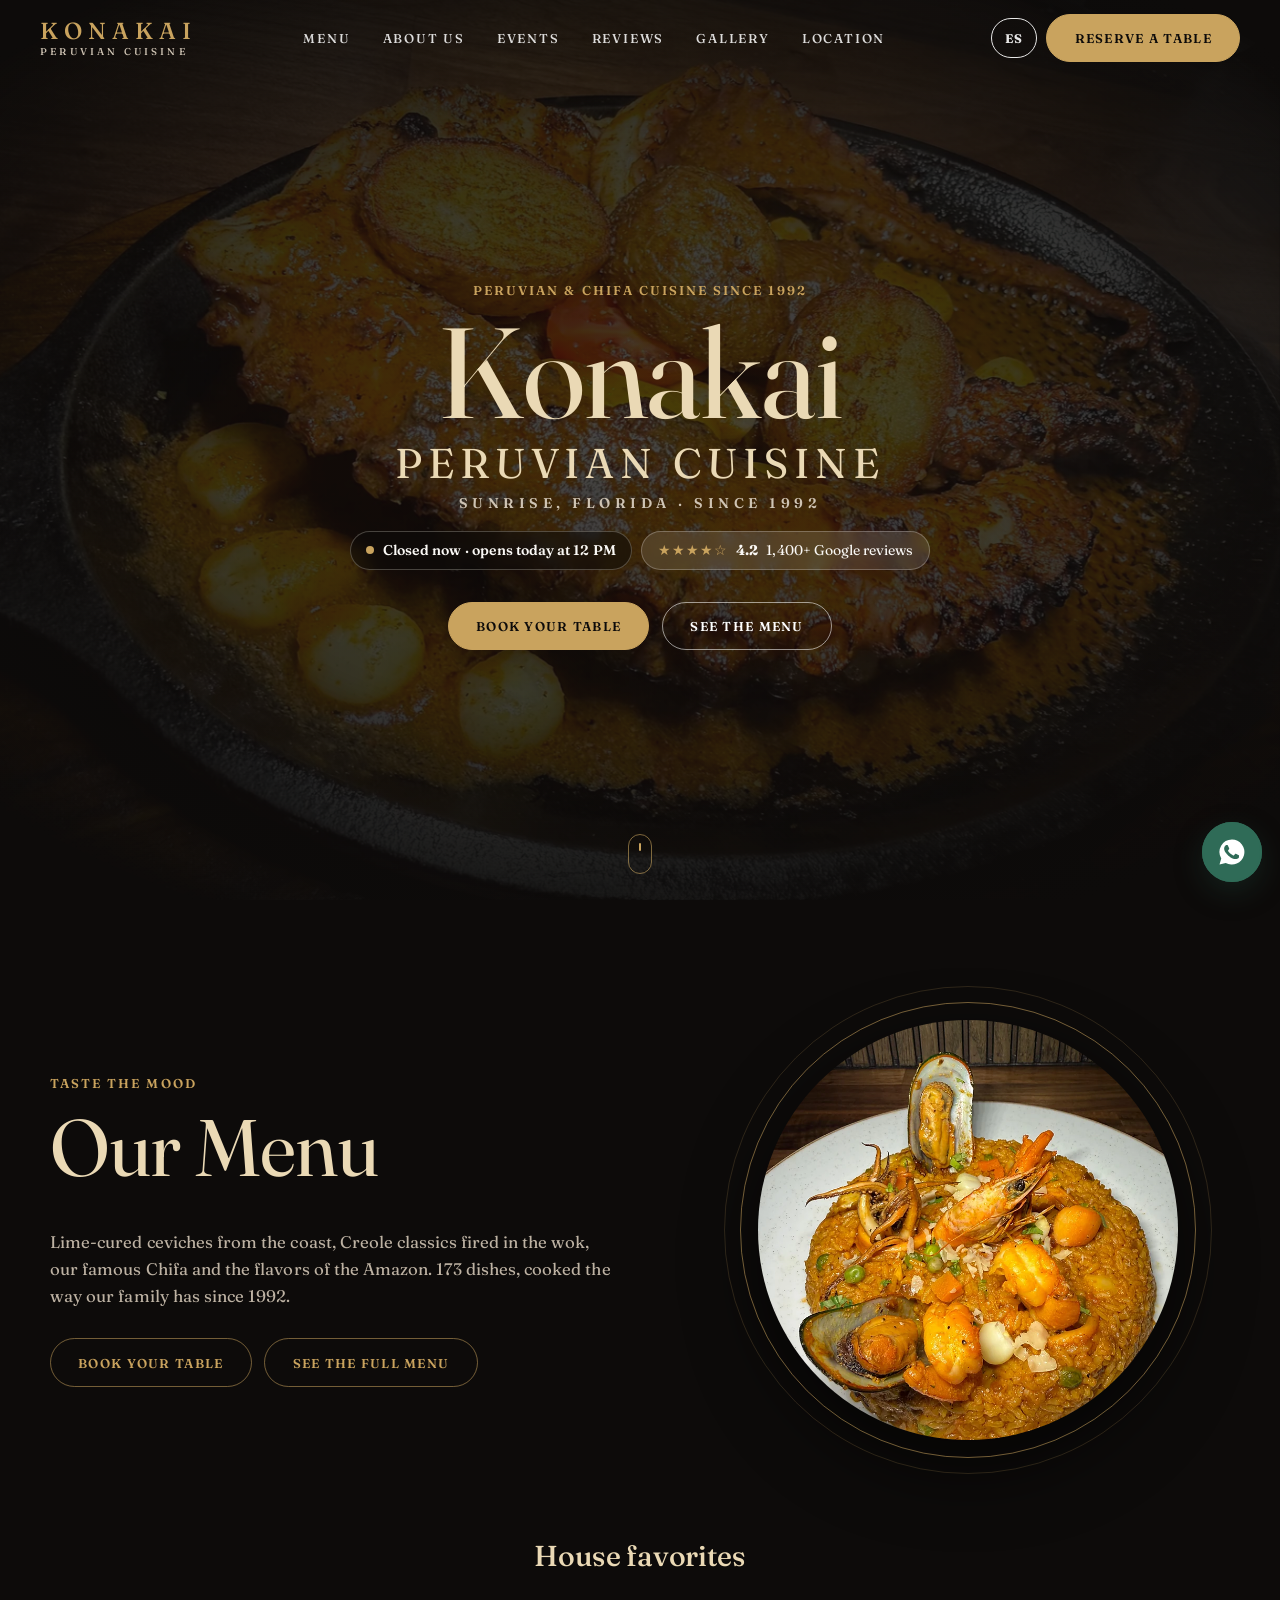
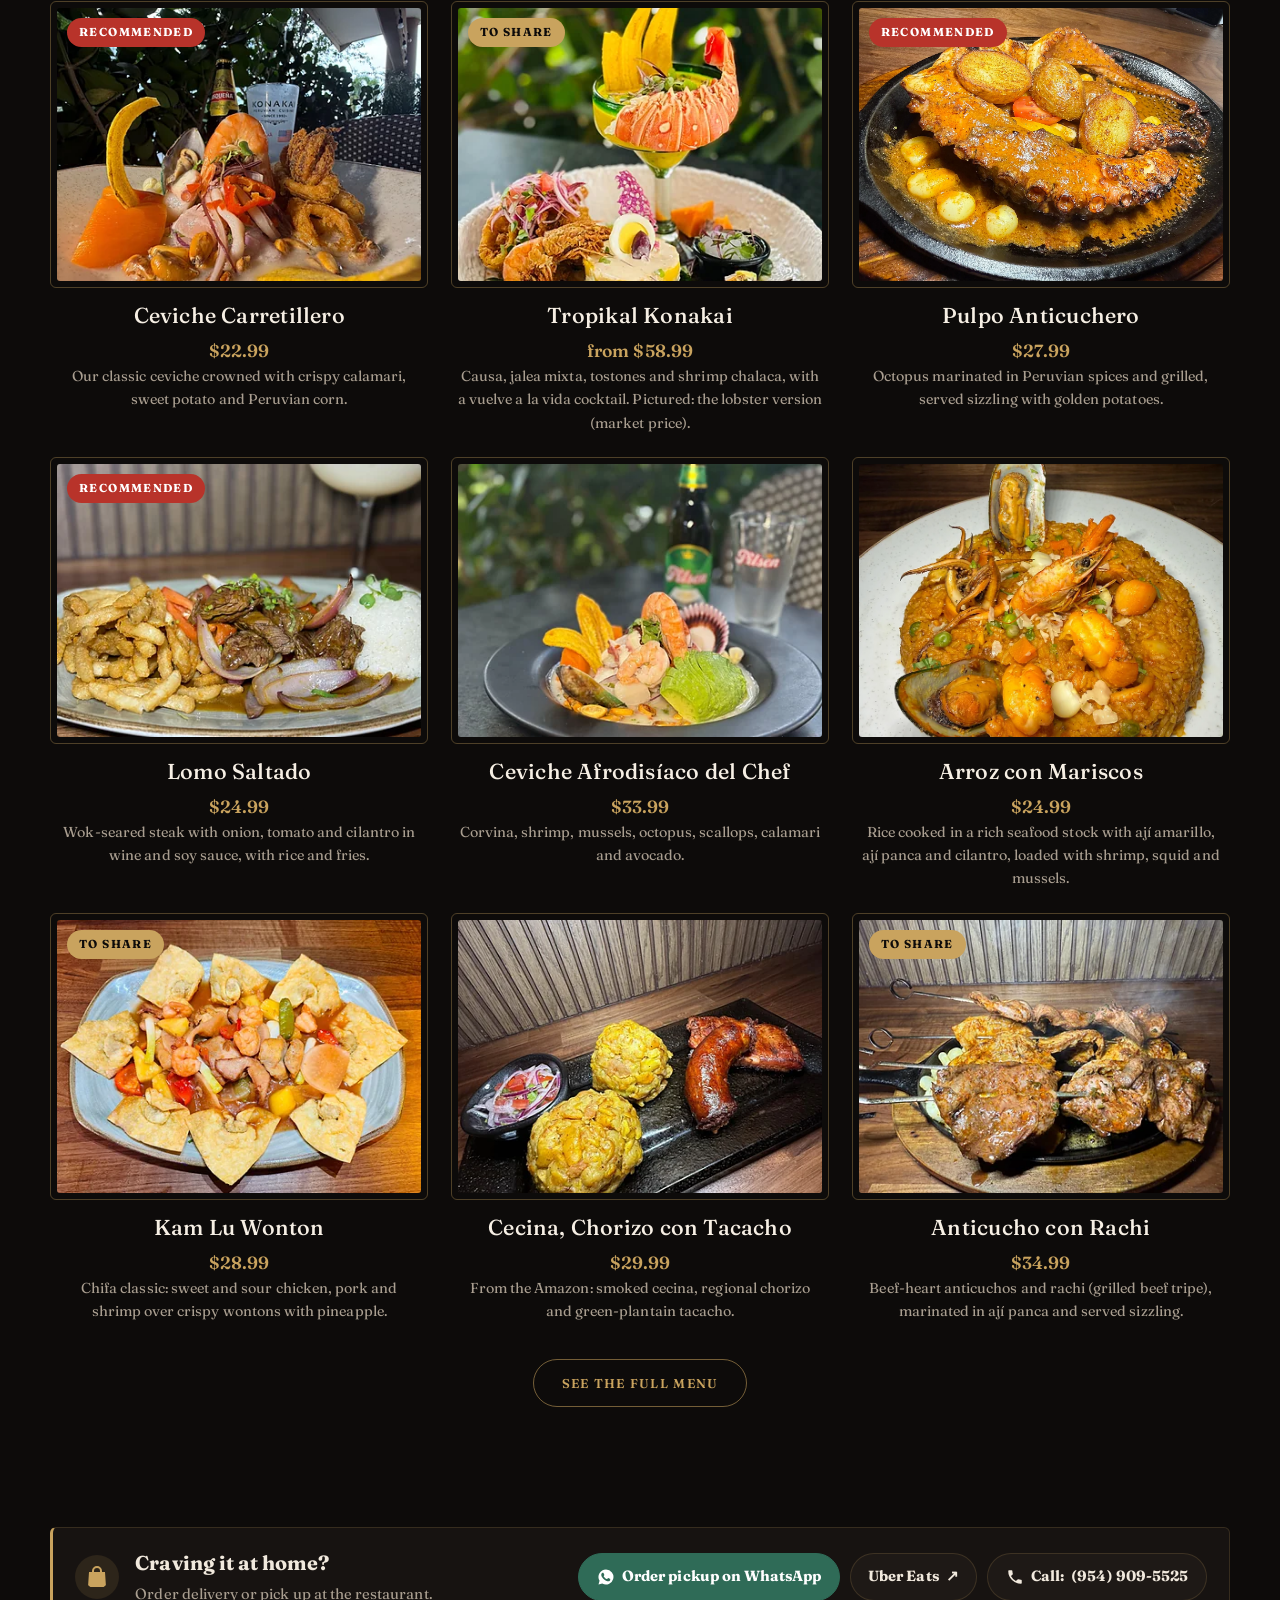
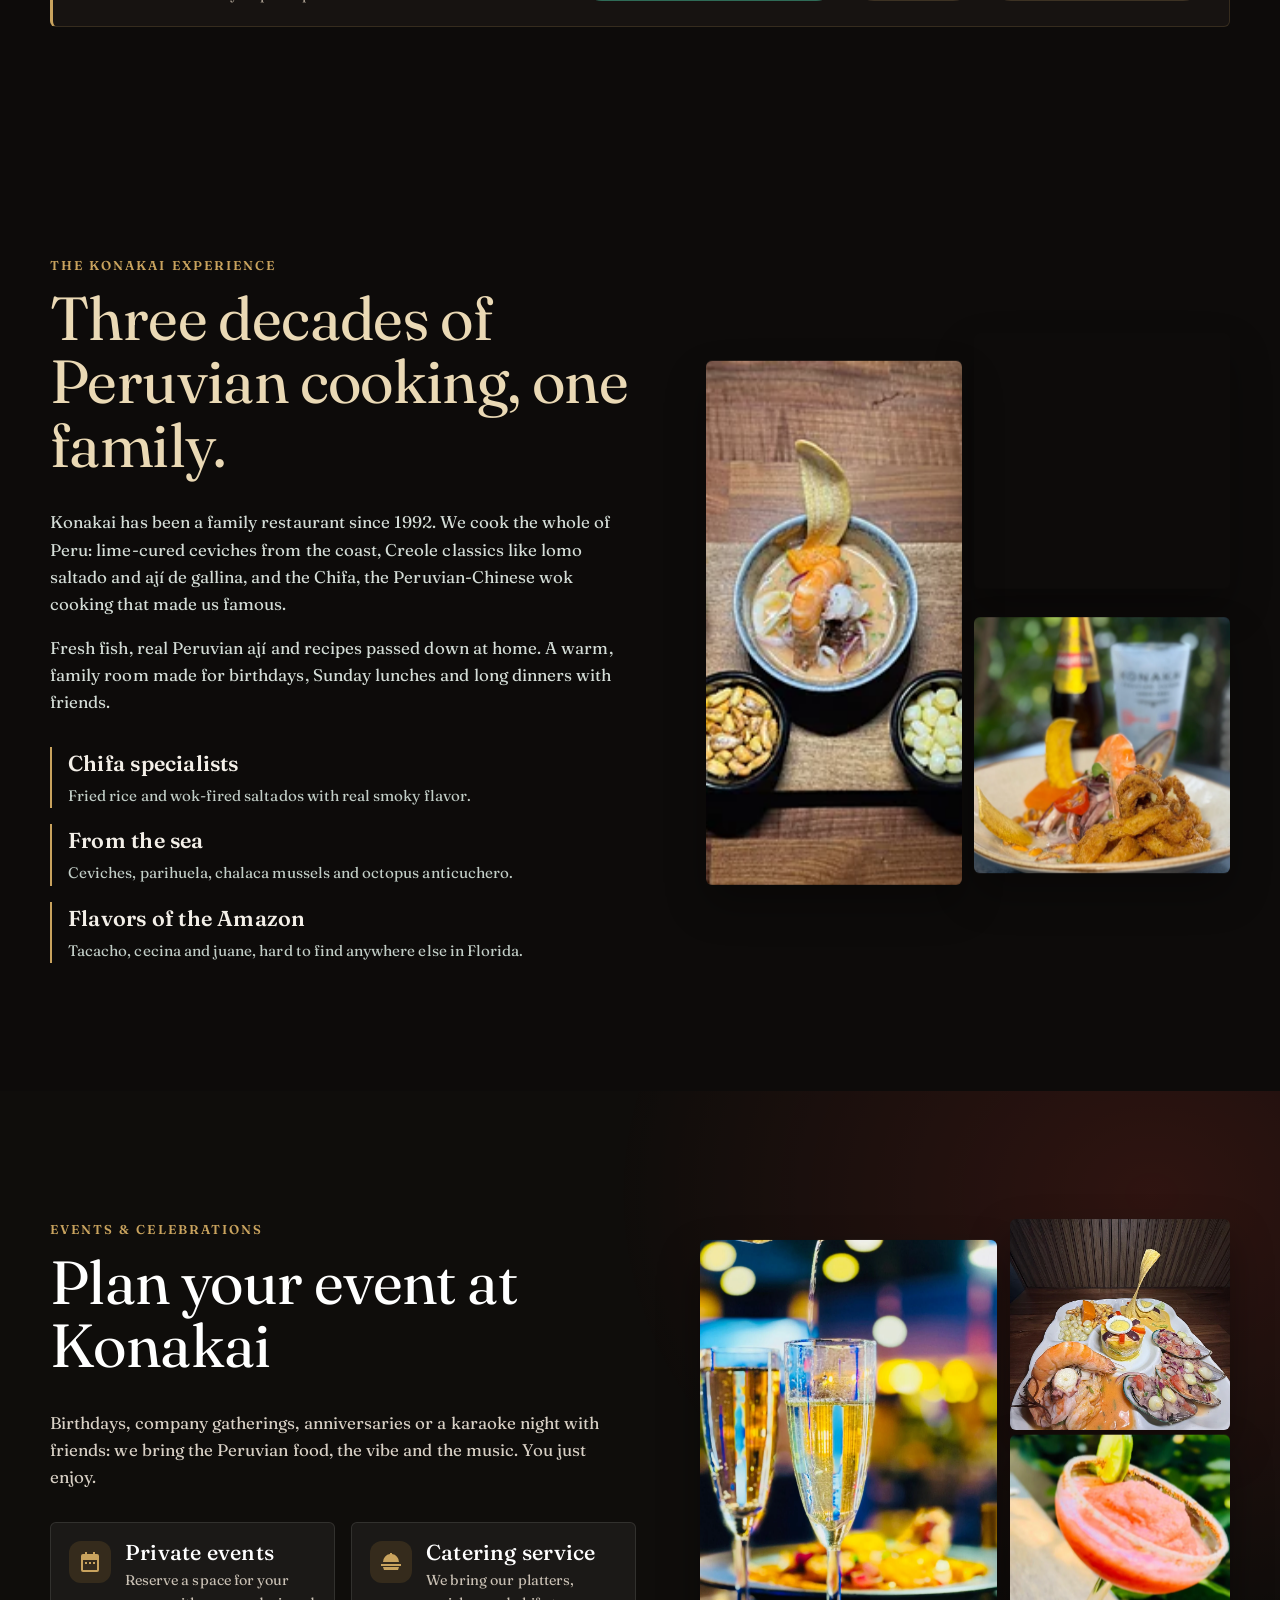
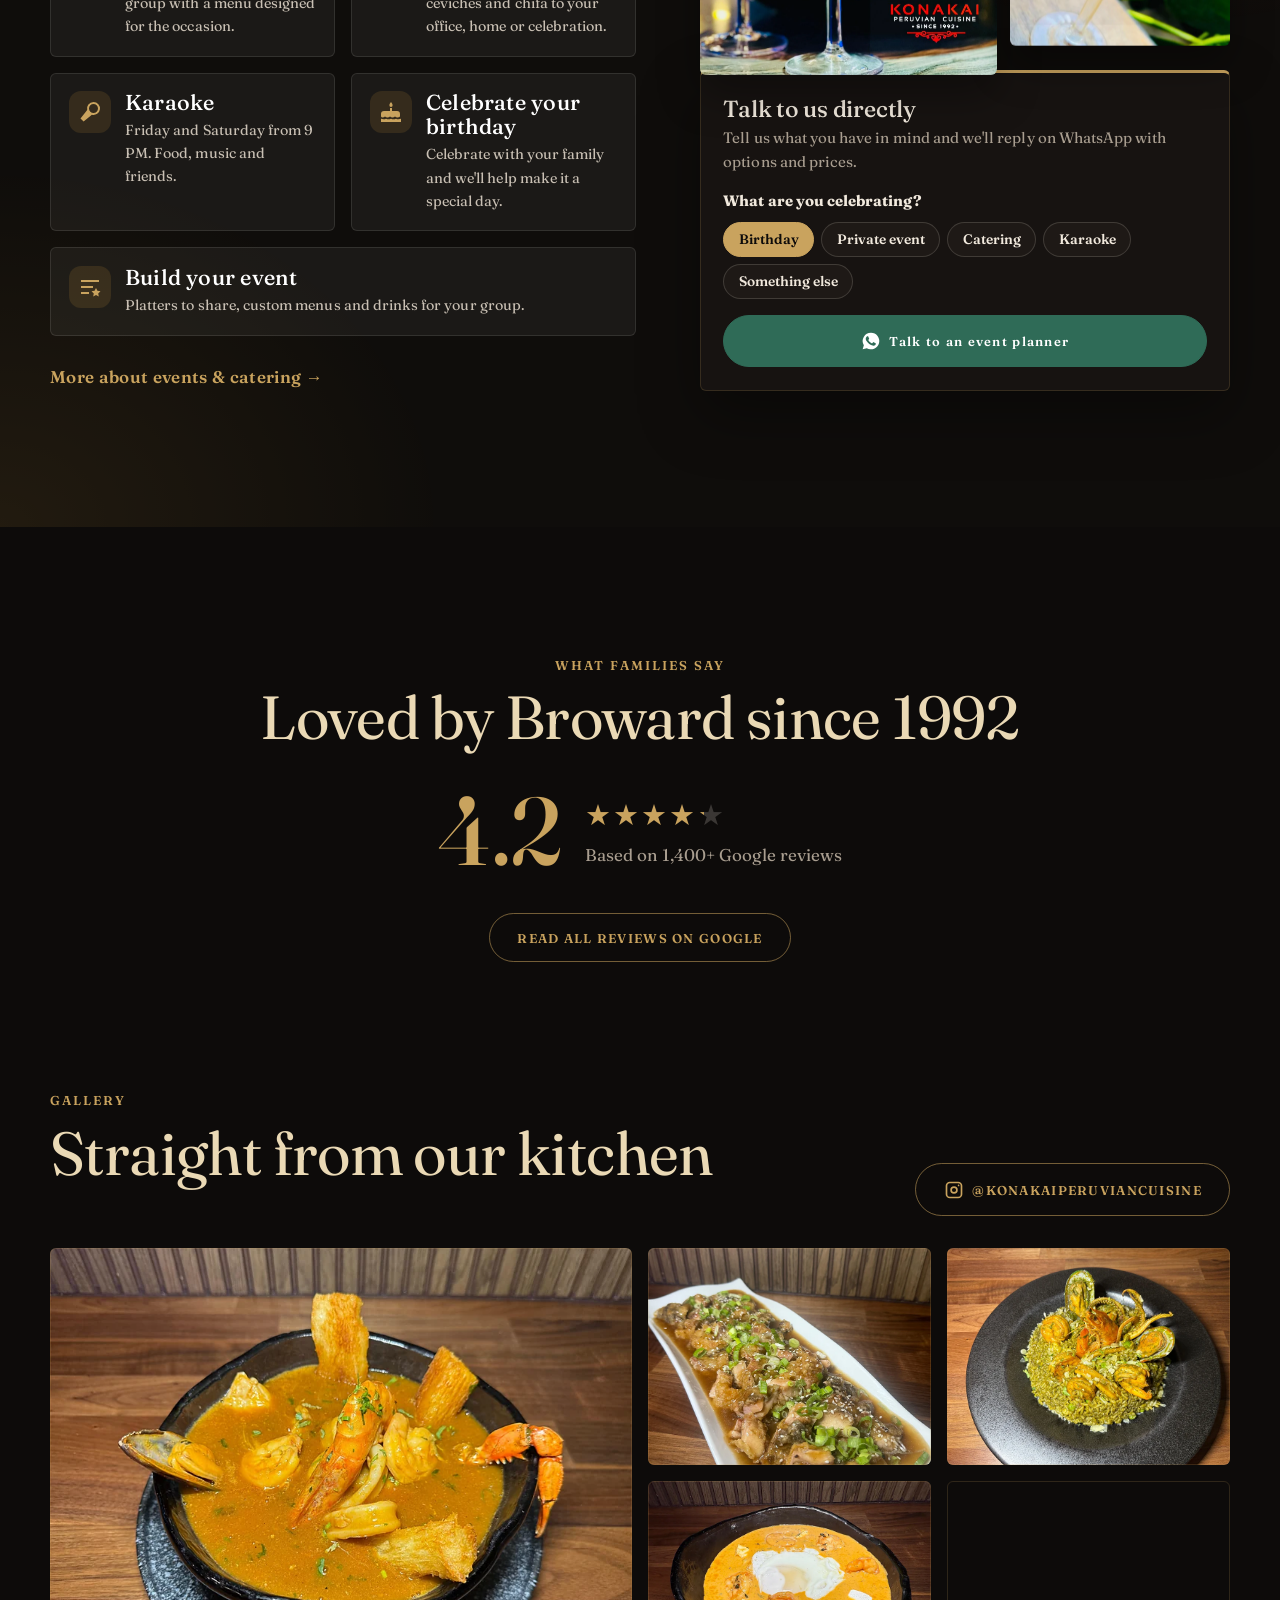
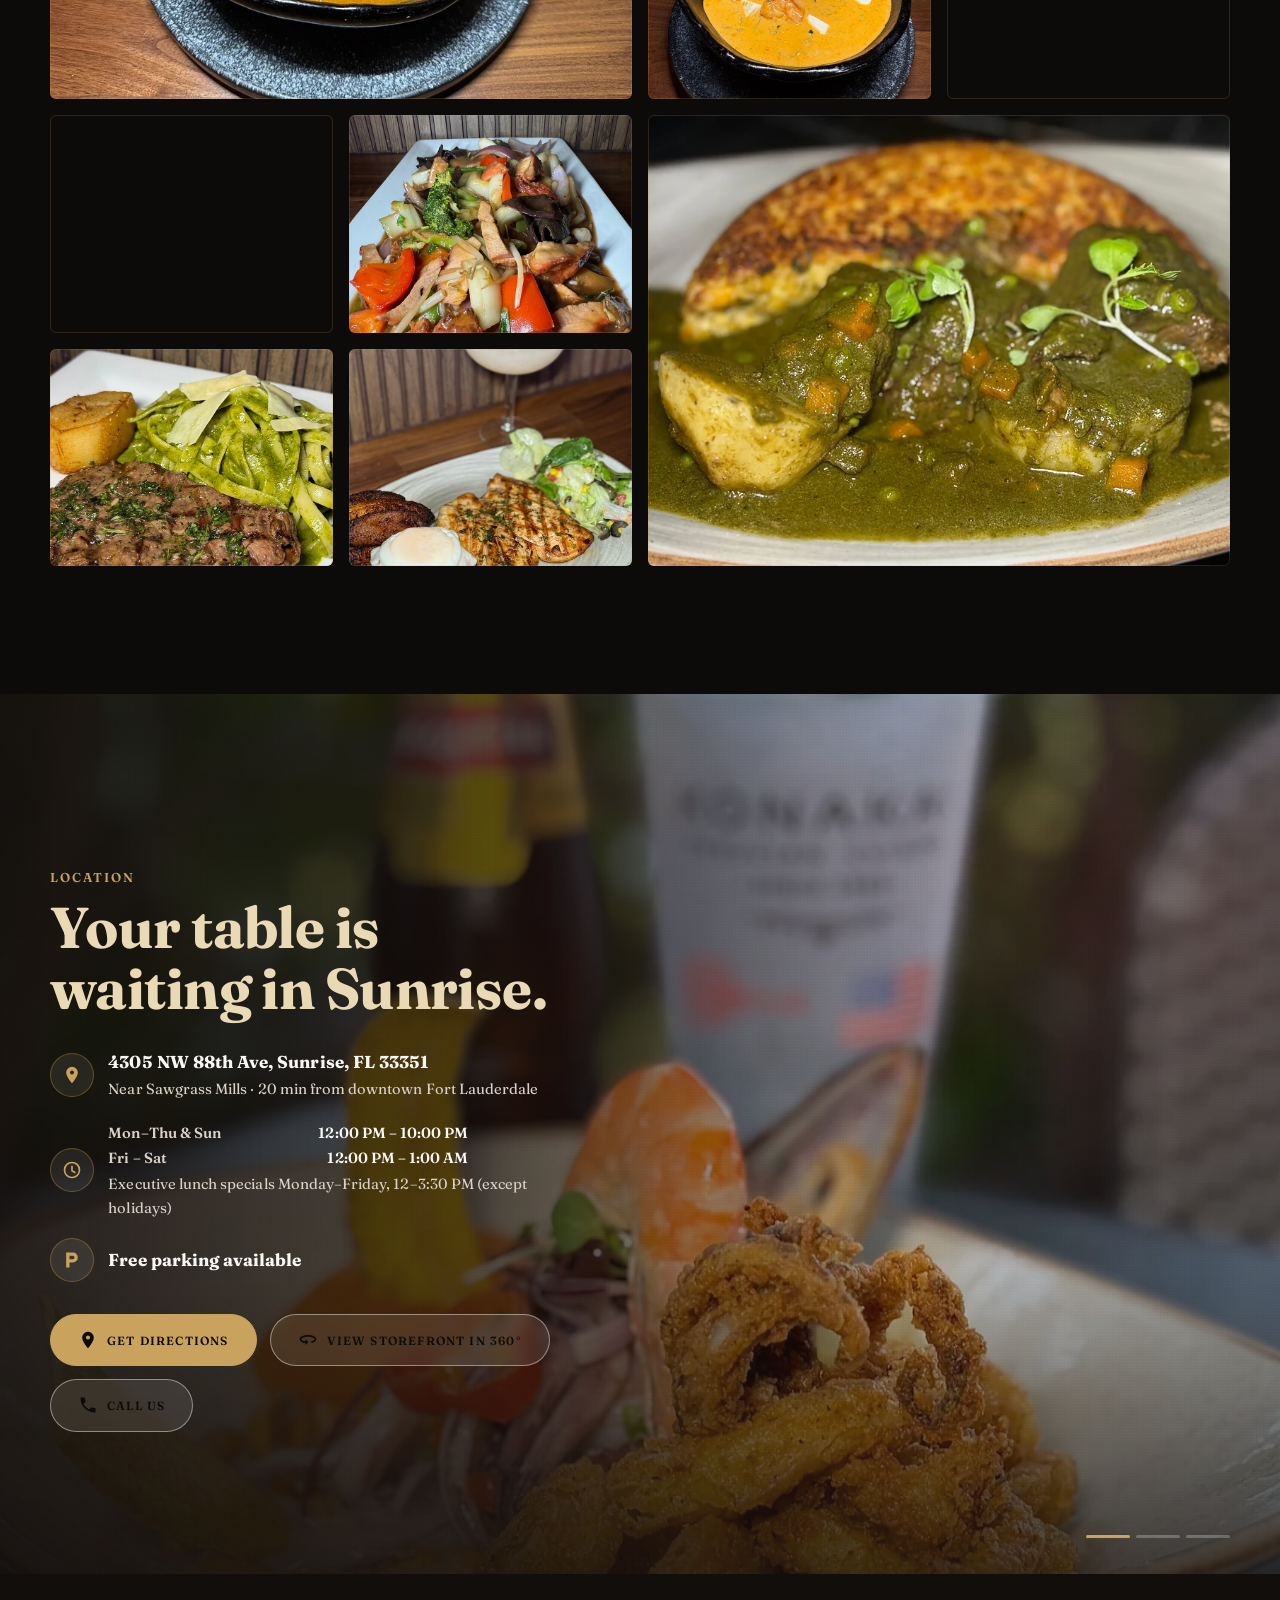
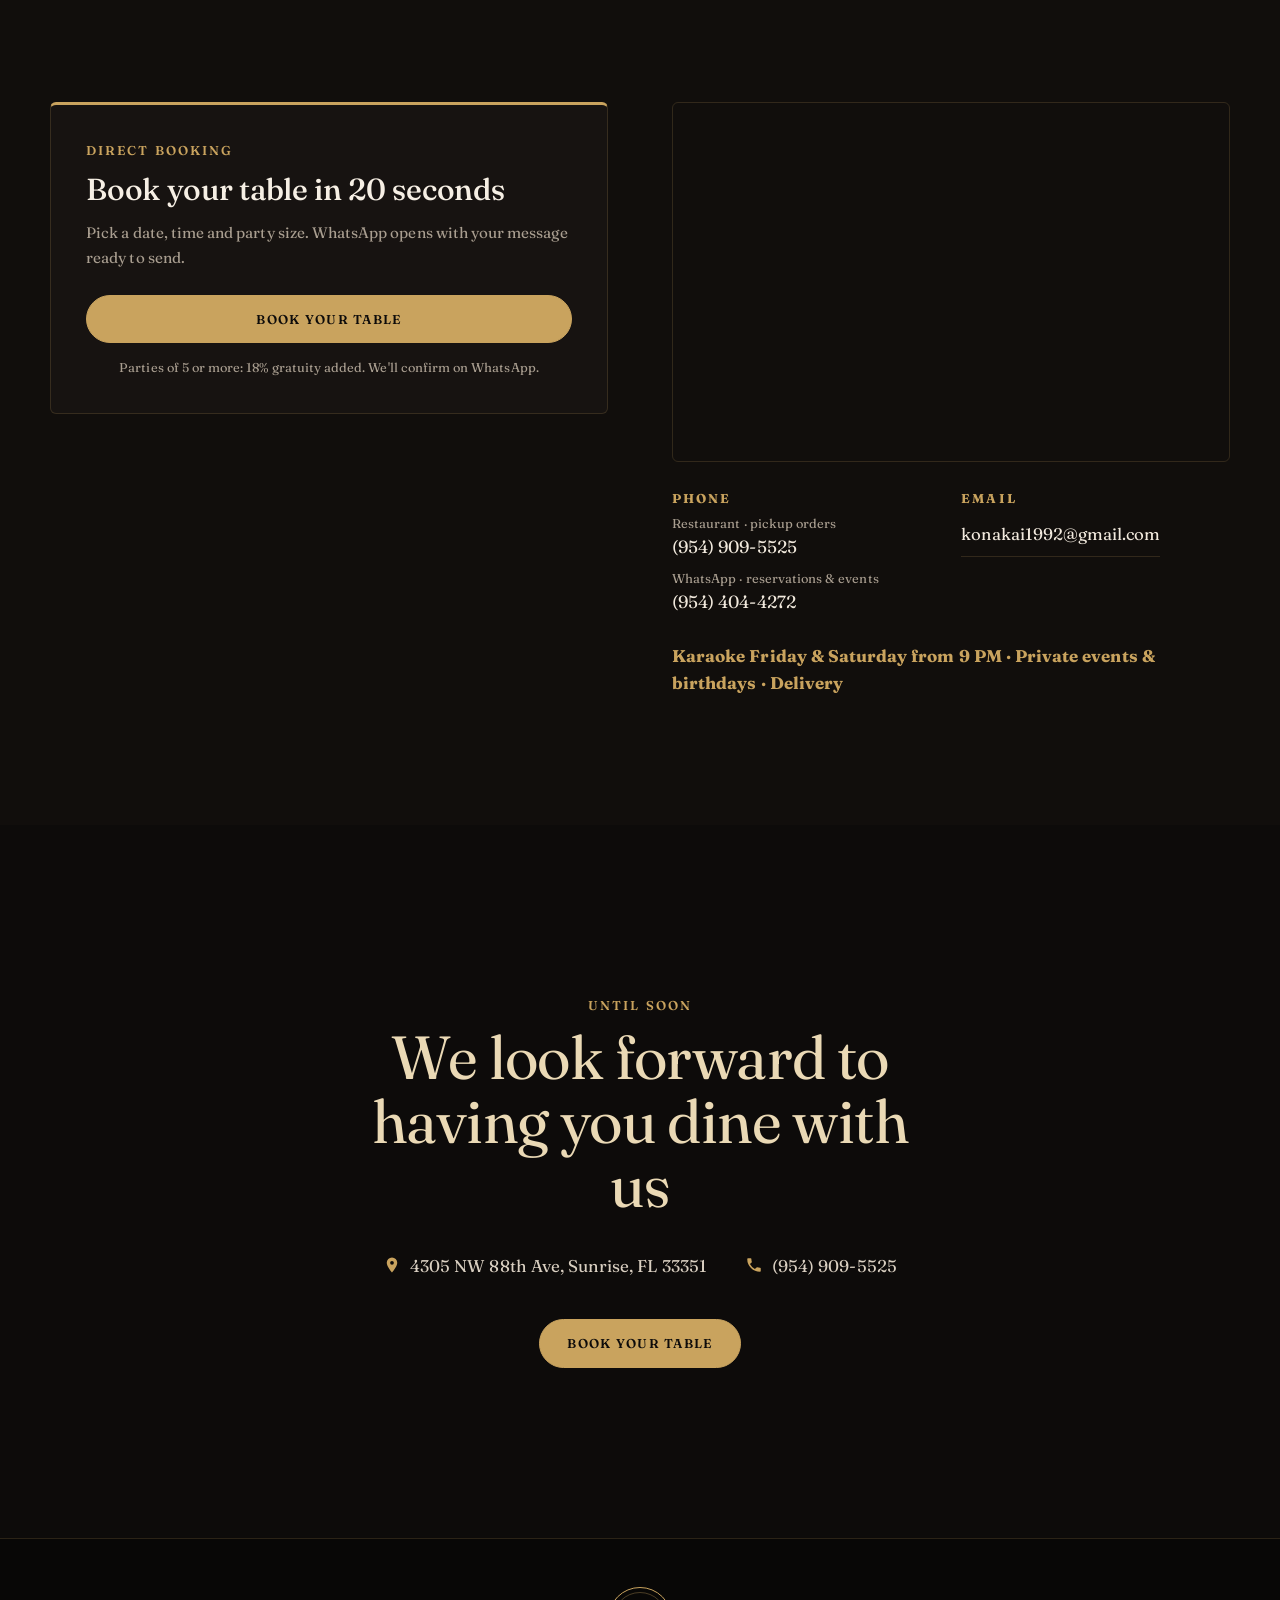
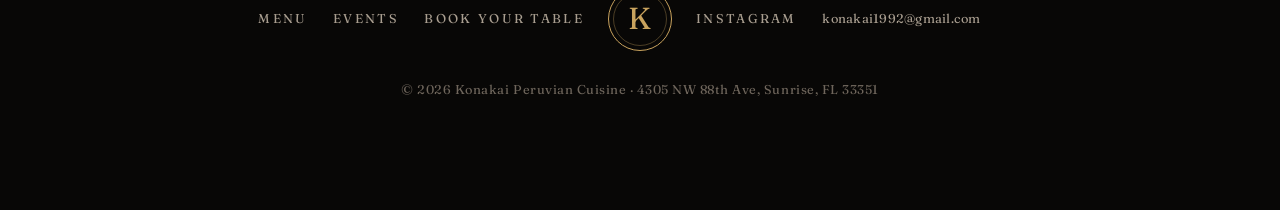
==== index.html @ bc8e94ff "Fotos: versión en las URLs para que los navegadores dejen de mostrar las de fondo negro guardadas en" ====
<!doctype html>
<html lang="en">
<head>
  <meta charset="utf-8">
  <meta name="viewport" content="width=device-width, initial-scale=1, viewport-fit=cover">
  <title>Konakai Peruvian Cuisine | Sunrise, FL</title>
  <meta name="description" content="Family-owned Peruvian restaurant since 1992 in Sunrise, FL, minutes from Sawgrass Mills and Fort Lauderdale. Ceviche, lomo saltado, chifa fried rice, seafood and Amazon dishes. Reserve on WhatsApp.">
  <link rel="canonical" href="https://konakai-web.vercel.app/">
  <link rel="alternate" hreflang="en" href="https://konakai-web.vercel.app/">
  <link rel="alternate" hreflang="es" href="https://konakai-web.vercel.app/es/">
  <link rel="alternate" hreflang="x-default" href="https://konakai-web.vercel.app/">
  <meta name="robots" content="index, follow, max-image-preview:large">

  <meta property="og:type" content="restaurant.restaurant">
  <meta property="og:site_name" content="Konakai Peruvian Cuisine">
  <meta property="og:url" content="https://konakai-web.vercel.app/">
  <meta property="og:title" content="Konakai Peruvian Cuisine | Sunrise, FL">
  <meta property="og:description" content="Family-owned since 1992. Ceviche, lomo saltado, chifa and seafood near Fort Lauderdale.">
  <meta property="og:image" content="https://konakai-web.vercel.app/img/og-konakai.jpg?v=3">
  <meta property="og:image:width" content="1200">
  <meta property="og:image:height" content="630">
  <meta property="og:locale" content="en_US">
  <meta property="og:locale:alternate" content="es_US">
  <meta name="twitter:card" content="summary_large_image">

  <meta name="theme-color" content="#0D0B0A">
  <link rel="icon" href="/img/icon.svg" type="image/svg+xml">
  <link rel="apple-touch-icon" href="/img/apple-touch-icon.png">

  <link rel="preload" as="image" type="image/webp" imagesrcset="/img/pulpo-anticuchero-400.webp?v=5 400w, /img/pulpo-anticuchero-800.webp?v=5 800w, /img/pulpo-anticuchero-1400.webp?v=5 1400w, /img/pulpo-anticuchero-2400.webp?v=5 2400w" imagesizes="100vw" fetchpriority="high">
  <link rel="preconnect" href="https://fonts.googleapis.com">
  <link rel="preconnect" href="https://fonts.gstatic.com" crossorigin>
  <link href="https://fonts.googleapis.com/css2?family=Fraunces:opsz,wght@9..144,300..700&display=swap" rel="stylesheet">
  <link rel="stylesheet" href="/styles.css">

  <script type="application/ld+json">
  {
    "@context": "https://schema.org",
    "@type": "Restaurant",
    "@id": "https://konakai-web.vercel.app/#restaurant",
    "name": "Konakai Peruvian Cuisine",
    "alternateName": ["Konakai", "Konakai Peruvian Restaurant"],
    "description": "Family-owned Peruvian and Chifa (Peruvian-Chinese) restaurant since 1992.",
    "url": "https://konakai-web.vercel.app/",
    "telephone": "+1-954-909-5525",
    "email": "konakai1992@gmail.com",
    "priceRange": "$20–30",
    "image": [
      "https://konakai-web.vercel.app/img/og-konakai.jpg?v=5",
      "https://konakai-web.vercel.app/img/hero-trilogia-ceviches.jpg?v=5",
      "https://konakai-web.vercel.app/img/pulpo-anticuchero.jpg?v=5"
    ],
    "servesCuisine": ["Peruvian", "Chifa", "Seafood", "Latin American"],
    "hasMenu": "https://konakai-web.vercel.app/menu",
    "hasMap": "https://maps.google.com/?cid=11511504645038760523",
    "amenityFeature": [{ "@type": "LocationFeatureSpecification", "name": "Free parking", "value": true }],
    "acceptsReservations": true,
    "address": {
      "@type": "PostalAddress",
      "streetAddress": "4305 NW 88th Ave",
      "addressLocality": "Sunrise",
      "addressRegion": "FL",
      "postalCode": "33351",
      "addressCountry": "US"
    },
    "areaServed": ["Sunrise", "Fort Lauderdale", "Plantation", "Tamarac", "Lauderhill", "Broward County"],
    "openingHoursSpecification": [
      { "@type": "OpeningHoursSpecification", "dayOfWeek": ["Sunday","Monday","Tuesday","Wednesday","Thursday"], "opens": "12:00", "closes": "22:00" },
      { "@type": "OpeningHoursSpecification", "dayOfWeek": ["Friday","Saturday"], "opens": "12:00", "closes": "01:00" }
    ],
    "aggregateRating": { "@type": "AggregateRating", "ratingValue": "4.2", "reviewCount": "1439", "bestRating": "5" },
    "sameAs": ["https://www.instagram.com/konakaiperuviancuisine/"]
  }
  </script>
<!--MENU-LD:START-->

<!--MENU-LD:END-->
</head>
<body>
<a class="skip" href="#main" data-i18n="a11y.skip">Skip to content</a>

<!-- 1. HEADER -->
<header class="nav" id="top">
  <a class="brand" href="/" aria-label="Konakai Peruvian Cuisine, home"><span class="brand-name">KONAKAI</span><span class="brand-sub">Peruvian Cuisine</span></a>
  <nav class="nav-links" id="navLinks" aria-label="Main">
    <a href="/menu" data-i18n="nav.menu">Menu</a>
    <a href="/#about" data-i18n="nav.about">About us</a>
    <a href="/events" data-i18n="nav.events">Events</a>
    <a href="/#reviews" data-i18n="nav.reviews">Reviews</a>
    <a href="/#gallery" data-i18n="nav.gallery">Gallery</a>
    <a href="/#visit" data-i18n="nav.visit">Location</a>
  </nav>
  <div class="nav-actions">
    <button class="lang" id="langToggle" type="button" aria-label="Cambiar a español">ES</button>
    <a class="btn btn-sm js-wa-dep nav-call" href="#reserve" data-reserve data-i18n="cta.reserve">Reserve a table</a>
    <button class="burger" id="burger" type="button" aria-expanded="false" aria-controls="navLinks" aria-label="Open menu">
      <span></span><span></span>
    </button>
  </div>
</header>

<main id="main">
  <!-- 2. HERO (estilo F&B: centrado, foto nocturna, horario en fila) -->
  <section class="hero" aria-labelledby="hero-title">
    <picture>
      <source type="image/webp" srcset="/img/pulpo-anticuchero-400.webp?v=5 400w, /img/pulpo-anticuchero-800.webp?v=5 800w, /img/pulpo-anticuchero-1400.webp?v=5 1400w, /img/pulpo-anticuchero-2400.webp?v=5 2400w" sizes="100vw">
      <img src="/img/pulpo-anticuchero.jpg?v=5" alt="Pulpo anticuchero served sizzling on a cast-iron plate" fetchpriority="high" width="1600" height="1077">
    </picture>
    <div class="hero-copy">
      <p class="eyebrow" data-i18n="hero.eyebrow">Peruvian &amp; Chifa cuisine since 1992</p>
      <h1 id="hero-title"><span class="h1-brand">Konakai</span><span class="h1-brand2">Peruvian Cuisine</span><span class="h1-sub" data-i18n="hero.sub">Sunrise, Florida · since 1992</span></h1>
      <div class="hero-status">
        <span class="open-chip js-open-chip" hidden><i aria-hidden="true"></i><span></span></span>
        <a class="rating-pill" href="#reviews">
        <span class="stars" aria-hidden="true">★★★★☆</span>
        <strong>4.2</strong>
        <span data-i18n="hero.rating">1,400+ Google reviews</span>
        </a>
      </div>
      <div class="hero-ctas">
        <a class="btn js-wa-dep" href="#reserve" data-reserve data-i18n="cta.book">Book your table</a>
        <a class="btn btn-ghost" href="#menu" data-i18n="cta.menu">See the menu</a>
      </div>
    </div>
    <a class="scroll-cue" href="#menu" aria-label="Scroll"><span></span></a>
  </section>

  <!-- 3. PLATOS ESTRELLA -->
  <section class="menu wrap" id="menu" aria-labelledby="menu-title">
    <div class="menu-intro">
      <div class="menu-intro-copy">
        <p class="eyebrow" data-i18n="menu.eyebrow">Taste the mood</p>
        <h2 id="menu-title" data-i18n="menu.title">Our Menu</h2>
        <p data-i18n="menu.lead">Lime-cured ceviches from the coast, Creole classics fired in the wok, our famous Chifa and the flavors of the Amazon. 173 dishes, cooked the way our family has since 1992.</p>
        <div class="hero-ctas">
          <a class="btn btn-ghost js-wa-dep" href="#reserve" data-reserve data-i18n="cta.book">Book your table</a>
          <a class="btn btn-ghost" href="/menu" data-i18n="menu.full">See the full menu</a>
        </div>
      </div>
      <figure class="menu-orb">
        <picture><source type="image/webp" srcset="/img/arroz-con-mariscos-400.webp?v=5 400w, /img/arroz-con-mariscos-800.webp?v=5 800w, /img/arroz-con-mariscos-1400.webp?v=5 1400w, /img/arroz-con-mariscos-2400.webp?v=5 2400w" sizes="(max-width: 860px) 80vw, 420px"><img src="/img/arroz-con-mariscos.jpg?v=5" alt="Arroz con mariscos" loading="lazy"></picture>
      </figure>
    </div>
    <h3 class="fav-title" data-i18n="menu.favs">House favorites</h3>
    <div class="dish-grid" id="featuredGrid"></div>

    <div class="center">
      <a class="btn btn-ghost" href="/menu" data-i18n="menu.full">See the full menu</a>
    </div>
  </section>

  <!-- PEDIDOS / DELIVERY -->
  <div class="wrap">
    <div class="orderbar" id="orderBar">
      <div class="orderbar-text"><svg viewBox="0 0 24 24" aria-hidden="true"><path d="M7 7V6a5 5 0 0 1 10 0v1h3l1 15H3L4 7zm2 0h6V6a3 3 0 0 0-6 0z"/></svg><div><strong data-i18n="order.title">Craving it at home?</strong><span data-i18n="order.sub">Order delivery or pick up at the restaurant.</span></div></div>
      <div class="orderbar-actions">
        <a class="obtn o-wa js-wa-pickup" href="#" target="_blank" rel="noopener"><svg viewBox="0 0 24 24" aria-hidden="true"><path d="M12 2a10 10 0 0 0-8.6 15.1L2 22l5-1.3A10 10 0 1 0 12 2zm5.6 14.2c-.2.7-1.4 1.3-2 1.4-.5.1-1.2.1-1.9-.1-.4-.1-1-.3-1.7-.6-3-1.3-4.9-4.3-5.1-4.5-.1-.2-1.2-1.6-1.2-3.1s.8-2.2 1.1-2.5c.3-.3.6-.4.8-.4h.6c.2 0 .4 0 .6.5l.9 2.1c.1.2.1.4 0 .5l-.3.5-.4.5c-.1.1-.3.3-.1.6.2.3.8 1.3 1.7 2.1 1.2 1 2.1 1.4 2.4 1.5.3.2.5.1.6-.1l.9-1.1c.2-.3.4-.2.6-.1l2 1c.3.1.5.2.5.3.1.2.1.7-.1 1.4z"/></svg><span data-i18n="order.waPickup">Order pickup on WhatsApp</span></a>
        <div class="order-links" id="orderLinks"></div>
        <a class="obtn o-call js-call" href="#"><svg viewBox="0 0 24 24" aria-hidden="true"><path d="M6.6 10.8a15.1 15.1 0 0 0 6.6 6.6l2.2-2.2a1 1 0 0 1 1-.25 11.4 11.4 0 0 0 3.6.57 1 1 0 0 1 1 1V20a1 1 0 0 1-1 1A17 17 0 0 1 3 4a1 1 0 0 1 1-1h3.5a1 1 0 0 1 1 1c0 1.25.2 2.45.57 3.57a1 1 0 0 1-.25 1z"/></svg><span data-i18n="order.call">Call:</span> <span class="js-phone1"></span></a>
      </div>
    </div>
  </div>

  <!-- 4. LA EXPERIENCIA KONAKAI -->
  <section class="about" id="about" aria-labelledby="about-title">
    <div class="wrap about-grid">
      <div class="about-copy">
        <p class="eyebrow" data-i18n="about.eyebrow">The Konakai experience</p>
        <h2 id="about-title" data-i18n="about.title">Three decades of Peruvian cooking, one family.</h2>
        <p data-i18n="about.p1">Konakai has been a family restaurant since 1992. We cook the whole of Peru: lime-cured ceviches from the coast, Creole classics like lomo saltado and ají de gallina, and the Chifa, the Peruvian-Chinese wok cooking that made us famous.</p>
        <p data-i18n="about.p2">Fresh fish, real Peruvian ají and recipes passed down at home. A warm, family room made for birthdays, Sunday lunches and long dinners with friends.</p>
        <ul class="pillars">
          <li><strong data-i18n="pill.1.t">Chifa specialists</strong><span data-i18n="pill.1.p">Fried rice and wok-fired saltados with real smoky flavor.</span></li>
          <li><strong data-i18n="pill.2.t">From the sea</strong><span data-i18n="pill.2.p">Ceviches, parihuela, chalaca mussels and octopus anticuchero.</span></li>
          <li><strong data-i18n="pill.3.t">Flavors of the Amazon</strong><span data-i18n="pill.3.p">Tacacho, cecina and juane, hard to find anywhere else in Florida.</span></li>
        </ul>
      </div>
      <div class="about-imgs" id="aboutImgs"></div>
    </div>
  </section>

  <!-- EVENTOS -->
  <section class="events" id="events" aria-labelledby="ev-title">
    <div class="wrap events-grid">
      <div class="events-copy">
        <p class="eyebrow" data-i18n="ev.eyebrow">Events &amp; celebrations</p>
        <h2 id="ev-title" data-i18n="ev.title">Plan your event at Konakai</h2>
        <p class="events-lead" data-i18n="ev.lead">Birthdays, company gatherings, anniversaries or a karaoke night with friends: we bring the Peruvian food, the vibe and the music. You just enjoy.</p>
        <ul class="ev-cards">
          <li><svg viewBox="0 0 24 24" aria-hidden="true"><path d="M7 2v2H5a2 2 0 0 0-2 2v14a2 2 0 0 0 2 2h14a2 2 0 0 0 2-2V6a2 2 0 0 0-2-2h-2V2h-2v2H9V2zm-2 8h14v10H5zm2 2v2h2v-2zm4 0v2h2v-2zm4 0v2h2v-2z"/></svg><div><h3 data-i18n="ev.1.t">Private events</h3><p data-i18n="ev.1.p">Reserve a space for your group with a menu designed for the occasion.</p></div></li>
          <li><svg viewBox="0 0 24 24" aria-hidden="true"><path d="M11 4.1V3h2v1.1A8 8 0 0 1 20 12H4a8 8 0 0 1 7-7.9zM2 14h20v2H2zm2 3h16l-1 3H5z"/></svg><div><h3 data-i18n="ev.2.t">Catering service</h3><p data-i18n="ev.2.p">We bring our platters, ceviches and chifa to your office, home or celebration.</p></div></li>
          <li><svg viewBox="0 0 24 24" aria-hidden="true"><path d="M15.5 2a6.5 6.5 0 0 0-6.3 8.1L2.5 18.4l3.1 3.1 8.3-6.7A6.5 6.5 0 1 0 15.5 2zm0 2a4.5 4.5 0 1 1 0 9 4.5 4.5 0 0 1 0-9z"/></svg><div><h3 data-i18n="ev.3.t">Karaoke</h3><p data-i18n="ev.3.p">Friday and Saturday from 9 PM. Food, music and friends.</p></div></li>
          <li><svg viewBox="0 0 24 24" aria-hidden="true"><path d="M12 2c1.1 1.3 1.6 2.4 1.6 3.3A1.6 1.6 0 0 1 12 7a1.6 1.6 0 0 1-1.6-1.7c0-.9.5-2 1.6-3.3zM11 8h2v3h5a3 3 0 0 1 3 3v2.5c-.8.6-1.7.9-2.5.9s-1.7-.3-2.5-.9a4.1 4.1 0 0 1-5 0 4.1 4.1 0 0 1-5 0c-.8.6-1.7.9-2.5.9S2.8 17.1 2 16.5V14a3 3 0 0 1 3-3h6zm-9 10.8c.8.3 1.6.5 2.5.5 1 0 1.8-.2 2.5-.6.8.4 1.6.6 2.5.6s1.7-.2 2.5-.6c.8.4 1.6.6 2.5.6s1.7-.2 2.5-.6c.7.4 1.5.6 2.5.6.9 0 1.7-.2 2.5-.5V22H2z"/></svg><div><h3 data-i18n="ev.4.t">Celebrate your birthday</h3><p data-i18n="ev.4.p">Celebrate with your family and we'll help make it a special day.</p></div></li>
          <li><svg viewBox="0 0 24 24" aria-hidden="true"><path d="M3 5h18v2H3zm0 6h12v2H3zm0 6h8v2H3zm15-4 1.4 2.8 3.1.5-2.3 2.2.6 3.1-2.8-1.5-2.8 1.5.6-3.1-2.3-2.2 3.1-.5z"/></svg><div><h3 data-i18n="ev.5.t">Build your event</h3><p data-i18n="ev.5.p">Platters to share, custom menus and drinks for your group.</p></div></li>
        </ul>
        <a class="ev-more" href="/events" data-i18n="ev.more">More about events &amp; catering →</a>
      </div>
      <div class="events-side">
        <div class="ev-photos">
          <picture class="evp evp-1" data-speed="0.06"><source type="image/webp" srcset="/img/ev-brindis-800.webp?v=5 800w, /img/ev-brindis-1400.webp?v=5 1400w, /img/ev-brindis-2400.webp?v=5 2400w" sizes="(max-width: 900px) 55vw, 26vw"><img src="/img/ev-brindis.jpg?v=5" alt="Champagne toast at Konakai" loading="lazy"></picture>
          <picture class="evp evp-2"><source type="image/webp" srcset="/img/ev-piqueo-800.webp?v=5 800w, /img/ev-piqueo-1400.webp?v=5 1400w, /img/ev-piqueo-2400.webp?v=5 2400w" sizes="(max-width: 900px) 40vw, 18vw"><img src="/img/ev-piqueo.jpg?v=5" alt="Seafood platter to share" loading="lazy"></picture>
          <picture class="evp evp-3" data-speed="-0.05"><source type="image/webp" srcset="/img/ev-coctel-800.webp?v=5 800w, /img/ev-coctel-1400.webp?v=5 1400w, /img/ev-coctel-2400.webp?v=5 2400w" sizes="(max-width: 900px) 40vw, 18vw"><img src="/img/ev-coctel.jpg?v=5" alt="Frozen cocktail" loading="lazy"></picture>
        </div>
        <div class="ev-cta js-wa-dep">
          <h3 data-i18n="ev.cta.t">Talk to us directly</h3>
          <p data-i18n="ev.cta.p">Tell us what you have in mind and we'll reply on WhatsApp with options and prices.</p>
          <p class="ev-pick" data-i18n="ev.cta.pick">What are you celebrating?</p>
          <div class="chips" id="evChips"></div>
          <a class="btn btn-wa btn-block js-wa-event" href="#" target="_blank" rel="noopener"><svg viewBox="0 0 24 24" aria-hidden="true"><path d="M12 2a10 10 0 0 0-8.6 15.1L2 22l5-1.3A10 10 0 1 0 12 2zm5.6 14.2c-.2.7-1.4 1.3-2 1.4-.5.1-1.2.1-1.9-.1-.4-.1-1-.3-1.7-.6-3-1.3-4.9-4.3-5.1-4.5-.1-.2-1.2-1.6-1.2-3.1s.8-2.2 1.1-2.5c.3-.3.6-.4.8-.4h.6c.2 0 .4 0 .6.5l.9 2.1c.1.2.1.4 0 .5l-.3.5-.4.5c-.1.1-.3.3-.1.6.2.3.8 1.3 1.7 2.1 1.2 1 2.1 1.4 2.4 1.5.3.2.5.1.6-.1l.9-1.1c.2-.3.4-.2.6-.1l2 1c.3.1.5.2.5.3.1.2.1.7-.1 1.4z"/></svg><span data-i18n="ev.cta.btn">Talk to an event planner</span></a>
        </div>
      </div>
    </div>
  </section>

  <!-- 5. RESEÑAS -->
  <section class="reviews wrap" id="reviews" aria-labelledby="reviews-title">
    <div class="section-head center-head">
      <p class="eyebrow" data-i18n="reviews.eyebrow">What families say</p>
      <h2 id="reviews-title" data-i18n="reviews.title">Loved by Broward since 1992</h2>
    </div>
    <div class="score">
      <div class="score-num">4.2</div>
      <div>
        <div class="stars big" aria-label="4.2 out of 5 stars">★★★★<span class="half">★</span></div>
        <p data-i18n="reviews.count">Based on 1,400+ Google reviews</p>
      </div>
    </div>
    <div class="quotes" id="quotes"></div>
    <div class="center">
      <a class="btn btn-ghost js-reviews" href="#" target="_blank" rel="noopener" data-i18n="reviews.cta">Read all reviews on Google</a>
    </div>
  </section>

  <!-- GALERÍA -->
  <section class="gallery wrap" id="gallery" aria-labelledby="gallery-title">
    <div class="section-head gallery-head">
      <div>
        <p class="eyebrow" data-i18n="gallery.eyebrow">Gallery</p>
        <h2 id="gallery-title" data-i18n="gallery.title">Straight from our kitchen</h2>
      </div>
      <a class="btn btn-ghost btn-ig js-ig" href="https://www.instagram.com/konakaiperuviancuisine/" target="_blank" rel="noopener"><svg viewBox="0 0 24 24" aria-hidden="true"><path d="M7 2h10a5 5 0 0 1 5 5v10a5 5 0 0 1-5 5H7a5 5 0 0 1-5-5V7a5 5 0 0 1 5-5zm0 2a3 3 0 0 0-3 3v10a3 3 0 0 0 3 3h10a3 3 0 0 0 3-3V7a3 3 0 0 0-3-3zm5 3.5a4.5 4.5 0 1 1 0 9 4.5 4.5 0 0 1 0-9zm0 2a2.5 2.5 0 1 0 0 5 2.5 2.5 0 0 0 0-5zM17.5 5.5a1 1 0 1 1 0 2 1 1 0 0 1 0-2z"/></svg><span>@konakaiperuviancuisine</span></a>
    </div>
    <div class="masonry" id="galleryGrid"></div>
  </section>

  <!-- 6. UBICACIÓN (módulo cinematográfico) -->
  <section class="location" id="visit" aria-labelledby="loc-title">
    <div class="kb" aria-hidden="true">
      <figure class="kb-slide kb-a is-active run"><picture><source type="image/webp" srcset="/img/loc-terraza-800.webp?v=5 800w, /img/loc-terraza-1400.webp?v=5 1400w, /img/loc-terraza-2400.webp?v=5 2400w" sizes="100vw"><img src="/img/loc-terraza.jpg?v=5" alt="" decoding="async"></picture></figure>
      <figure class="kb-slide kb-b"><picture><source type="image/webp" srcset="/img/loc-jardin-800.webp?v=5 800w, /img/loc-jardin-1400.webp?v=5 1400w, /img/loc-jardin-2400.webp?v=5 2400w" sizes="100vw"><img src="/img/loc-jardin.jpg?v=5" alt="" loading="lazy" decoding="async"></picture></figure>
      <figure class="kb-slide kb-c"><picture><source type="image/webp" srcset="/img/loc-noche-800.webp?v=5 800w, /img/loc-noche-1400.webp?v=5 1400w, /img/loc-noche-2400.webp?v=5 2400w" sizes="100vw"><img src="/img/loc-noche.jpg?v=5" alt="" loading="lazy" decoding="async"></picture></figure>
      <div class="kb-shade"></div>
      <div class="kb-grain"></div>
    </div>

    <div class="wrap loc-inner">
      <div class="loc-card">
        <p class="eyebrow" data-i18n="loc.eyebrow">Location</p>
        <h2 id="loc-title" data-i18n="loc.title">Your table is waiting in Sunrise.</h2>
        <ul class="loc-list">
          <li><svg viewBox="0 0 24 24" aria-hidden="true"><path d="M12 2a7 7 0 0 0-7 7c0 5.25 7 13 7 13s7-7.75 7-13a7 7 0 0 0-7-7zm0 9.5A2.5 2.5 0 1 1 12 6.5a2.5 2.5 0 0 1 0 5z"/></svg><div><strong class="js-address"></strong><span data-i18n="visit.near">Near Sawgrass Mills · 20 min from downtown Fort Lauderdale</span></div></li>
          <li><svg viewBox="0 0 24 24" aria-hidden="true"><path fill-rule="evenodd" d="M12 2a10 10 0 1 1 0 20 10 10 0 0 1 0-20zm0 2a8 8 0 1 0 0 16 8 8 0 0 0 0-16zm1 3v5.4l3.6 2.1-1 1.7L11 13.5V7z"/></svg><div><ul class="hours js-hours"></ul><span data-i18n="visit.lunch">Executive lunch specials Monday–Friday, 12–3:30 PM (except holidays)</span></div></li>
          <li><svg viewBox="0 0 24 24" aria-hidden="true"><path d="M5 3h8a6 6 0 0 1 0 12H9v6H5zm4 4v4h4a2 2 0 0 0 0-4z"/></svg><div><strong data-i18n="loc.parking">Free parking available</strong></div></li>
        </ul>
        <div class="loc-ctas">
          <a class="btn btn-lg js-directions" href="#" target="_blank" rel="noopener"><svg viewBox="0 0 24 24" aria-hidden="true"><path d="M12 2a7 7 0 0 0-7 7c0 5.25 7 13 7 13s7-7.75 7-13a7 7 0 0 0-7-7zm0 9.5A2.5 2.5 0 1 1 12 6.5a2.5 2.5 0 0 1 0 5z"/></svg><span data-i18n="cta.directions">Get directions</span></a>
          <button class="btn btn-glass" type="button" id="sv360Open"><svg viewBox="0 0 24 24" aria-hidden="true"><path d="M12 6c-5.5 0-10 2.2-10 5 0 2.2 2.9 4.1 7 4.8V18l3.5-3.5L9 11v2.7c-3-.6-5-1.8-5-2.7 0-1.3 3.4-3 8-3s8 1.7 8 3c0 .8-1.5 1.8-4 2.5v2.1c3.5-.8 6-2.6 6-4.6 0-2.8-4.5-5-10-5z"/></svg><span data-i18n="sv.open">View storefront in 360°</span></button>
          <a class="btn btn-glass js-call" href="#"><svg viewBox="0 0 24 24" aria-hidden="true"><path d="M6.6 10.8a15.1 15.1 0 0 0 6.6 6.6l2.2-2.2a1 1 0 0 1 1-.25 11.4 11.4 0 0 0 3.6.57 1 1 0 0 1 1 1V20a1 1 0 0 1-1 1A17 17 0 0 1 3 4a1 1 0 0 1 1-1h3.5a1 1 0 0 1 1 1c0 1.25.2 2.45.57 3.57a1 1 0 0 1-.25 1z"/></svg><span data-i18n="cta.call">Call us</span></a>
        </div>
      </div>
    </div>

    <div class="kb-ui wrap" aria-hidden="true">
      <div class="kb-bars"><span class="kb-bar"><i></i></span><span class="kb-bar"><i></i></span><span class="kb-bar"><i></i></span></div>
    </div>
  </section>

  <!-- RESERVA + MAPA + CONTACTO -->
  <section class="visit" aria-label="Reservations and contact">
    <div class="wrap visit-grid">
      <div class="reserve-card" id="reserve">
        <p class="eyebrow" data-i18n="res.eyebrow">Direct booking</p>
        <h3 class="reserve-title" data-i18n="res.title">Book your table in 20 seconds</h3>
        <p class="reserve-lead" data-i18n="res.lead">Pick a date, time and party size. WhatsApp opens with your message ready to send.</p>
        <button class="btn btn-block js-open-reserve js-wa-dep" type="button" data-i18n="cta.book">Book your table</button>
        <p class="reserve-fine" data-i18n="res.fine">Parties of 5 or more: 18% gratuity added. We'll confirm on WhatsApp.</p>
      </div>
      <div class="visit-side">
        <div class="map">
          <iframe class="js-map" title="Map to Konakai Peruvian Cuisine" loading="lazy" referrerpolicy="no-referrer-when-downgrade"></iframe>
        </div>
        <dl class="info">
          <div class="js-phone-row"><dt data-i18n="visit.phone">Phone</dt><dd class="js-phones"></dd></div>
          <div><dt data-i18n="visit.email">Email</dt><dd><a class="js-email" href="#"></a></dd></div>
        </dl>
        <p class="events-line" data-i18n="visit.events">Karaoke Friday &amp; Saturday from 9 PM · Private events &amp; birthdays · Delivery</p>
      </div>
    </div>
  </section>
  <!-- CIERRE (estilo F&B) -->
  <section class="closing" aria-labelledby="closing-title">
    <picture>
      <source type="image/webp" srcset="/img/ev-brindis-800.webp?v=5 800w, /img/ev-brindis-1400.webp?v=5 1400w, /img/ev-brindis-2400.webp?v=5 2400w" sizes="100vw">
      <img src="/img/ev-brindis.jpg?v=5" alt="" loading="lazy" decoding="async">
    </picture>
    <div class="wrap closing-inner">
      <p class="eyebrow" data-i18n="closing.eyebrow">Until soon</p>
      <h2 id="closing-title" data-i18n="closing.title">We look forward to having you dine with us</h2>
      <ul class="closing-info">
        <li><svg viewBox="0 0 24 24" aria-hidden="true"><path d="M12 2a7 7 0 0 0-7 7c0 5.25 7 13 7 13s7-7.75 7-13a7 7 0 0 0-7-7zm0 9.5A2.5 2.5 0 1 1 12 6.5a2.5 2.5 0 0 1 0 5z"/></svg><a class="js-directions" href="#" target="_blank" rel="noopener"><span class="js-address"></span></a></li>
        <li><svg viewBox="0 0 24 24" aria-hidden="true"><path d="M6.6 10.8a15.1 15.1 0 0 0 6.6 6.6l2.2-2.2a1 1 0 0 1 1-.25 11.4 11.4 0 0 0 3.6.57 1 1 0 0 1 1 1V20a1 1 0 0 1-1 1A17 17 0 0 1 3 4a1 1 0 0 1 1-1h3.5a1 1 0 0 1 1 1c0 1.25.2 2.45.57 3.57a1 1 0 0 1-.25 1z"/></svg><a class="js-call" href="#"><span class="js-phone1"></span></a></li>
      </ul>
      <a class="btn js-wa-dep" href="#reserve" data-reserve data-i18n="cta.book">Book your table</a>
    </div>
  </section>
</main>

<footer class="footer">
  <div class="wrap footer-inner">
    <nav class="footer-links" aria-label="Footer">
      <a href="/menu" data-i18n="nav.menu">Menu</a>
      <a href="/events" data-i18n="nav.events">Events</a>
      <a href="#reserve" data-reserve data-i18n="cta.book">Book your table</a>
    </nav>
    <a class="monogram" href="/" aria-label="Konakai, back to top"><span>K</span></a>
    <nav class="footer-links" aria-label="Social">
      <a class="js-ig" href="https://www.instagram.com/konakaiperuviancuisine/" target="_blank" rel="noopener">Instagram</a>
      <a class="js-email" href="#"></a>
    </nav>
  </div>
  <p class="footer-copy">© <span id="year"></span> Konakai Peruvian Cuisine · <span class="js-address"></span></p>
</footer>

<!-- Reserva: panel lateral accesible desde cualquier punto -->
<dialog class="drawer" id="reserveDrawer" aria-labelledby="drawerTitle">
  <button class="drawer-close" type="button" aria-label="Close">×</button>
  <h2 class="sr-only" id="drawerTitle" data-i18n="cta.book">Book your table</h2>
      <form class="reserve" id="reserveForm" method="dialog" novalidate>
                <p class="eyebrow" data-i18n="res.eyebrow">Direct booking</p>
        <h3 class="reserve-title" data-i18n="res.title">Book your table in 20 seconds</h3>
        <p class="reserve-lead" data-i18n="res.lead">Pick a date, time and party size. WhatsApp opens with your message ready to send.</p>
        <div class="field-grid">
          <label class="field"><span data-i18n="res.date">Date</span><input type="date" id="resDate" required></label>
          <label class="field"><span data-i18n="res.time">Time</span><select id="resTime" required></select></label>
          <label class="field"><span data-i18n="res.people">Party size</span><select id="resPeople" required></select></label>
          <label class="field"><span data-i18n="res.name">Your name</span><input type="text" id="resName" autocomplete="name" maxlength="60" placeholder="Optional" data-i18n-ph="res.namePh"></label>
          <label class="field field-wide"><span data-i18n="res.notes">Occasion or note (optional)</span><input type="text" id="resNotes" maxlength="120" placeholder="Birthday, high chair…" data-i18n-ph="res.notesPh"></label>
        </div>
        <button class="btn btn-wa btn-block" type="submit">
          <svg viewBox="0 0 24 24" aria-hidden="true"><path d="M12 2a10 10 0 0 0-8.6 15.1L2 22l5-1.3A10 10 0 1 0 12 2zm5.6 14.2c-.2.7-1.4 1.3-2 1.4-.5.1-1.2.1-1.9-.1-.4-.1-1-.3-1.7-.6-3-1.3-4.9-4.3-5.1-4.5-.1-.2-1.2-1.6-1.2-3.1s.8-2.2 1.1-2.5c.3-.3.6-.4.8-.4h.6c.2 0 .4 0 .6.5l.9 2.1c.1.2.1.4 0 .5l-.3.5-.4.5c-.1.1-.3.3-.1.6.2.3.8 1.3 1.7 2.1 1.2 1 2.1 1.4 2.4 1.5.3.2.5.1.6-.1l.9-1.1c.2-.3.4-.2.6-.1l2 1c.3.1.5.2.5.3.1.2.1.7-.1 1.4z"/></svg>
          <span data-i18n="res.submit">Reserve on WhatsApp</span>
        </button>
        <p class="reserve-fine" data-i18n="res.fine">Parties of 5 or more: 18% gratuity added. We'll confirm on WhatsApp.</p>
      </form>
</dialog>

<!-- Botón flotante WhatsApp -->
<a class="wa-float js-whatsapp" href="#" target="_blank" rel="noopener" aria-label="Reserve on WhatsApp">
  <svg viewBox="0 0 24 24" aria-hidden="true"><path d="M12 2a10 10 0 0 0-8.6 15.1L2 22l5-1.3A10 10 0 1 0 12 2zm5.6 14.2c-.2.7-1.4 1.3-2 1.4-.5.1-1.2.1-1.9-.1-.4-.1-1-.3-1.7-.6-3-1.3-4.9-4.3-5.1-4.5-.1-.2-1.2-1.6-1.2-3.1s.8-2.2 1.1-2.5c.3-.3.6-.4.8-.4h.6c.2 0 .4 0 .6.5l.9 2.1c.1.2.1.4 0 .5l-.3.5-.4.5c-.1.1-.3.3-.1.6.2.3.8 1.3 1.7 2.1 1.2 1 2.1 1.4 2.4 1.5.3.2.5.1.6-.1l.9-1.1c.2-.3.4-.2.6-.1l2 1c.3.1.5.2.5.3.1.2.1.7-.1 1.4z"/></svg>
</a>

<!-- Vista 360° (Google Street View) -->
<dialog class="sv360" id="sv360" aria-labelledby="sv360Title">
  <div class="sv360-head">
    <div>
      <p class="eyebrow" data-i18n="sv.eyebrow">360° view</p>
      <h3 id="sv360Title" data-i18n="sv.title">Konakai storefront · 4305 NW 88th Ave</h3>
    </div>
    <button class="sv360-close" type="button" aria-label="Close">×</button>
  </div>
  <div class="sv360-frame"><iframe title="Google Street View: Konakai Peruvian Cuisine" allowfullscreen loading="lazy" referrerpolicy="no-referrer-when-downgrade"></iframe></div>
  <div class="sv360-foot">
    <span data-i18n="sv.hint">Drag to look around. Imagery © Google.</span>
    <a class="js-sv-ext" href="#" target="_blank" rel="noopener" data-i18n="sv.ext">Open in Google Maps</a>
  </div>
</dialog>

<!-- Lightbox -->
<dialog class="lightbox" id="lightbox" aria-label="Photo">
  <button class="lb-close" type="button" aria-label="Close">×</button>
  <img alt="">
  <p class="lb-cap"></p>
</dialog>

<script src="/menu-data.js" defer></script>
<script src="/main.js" defer></script>
</body>
</html>
---- styles.css ----
/* =========================================================
   KONAKAI — Identidad visual (Fase 3: negro elegante)
   Negro cálido · Dorado champagne · Marfil · toque terracota
   Tipografía única: Fraunces (ver bloque "TIPOGRAFÍA ÚNICA" al final)
   ========================================================= */
:root {
  color-scheme: dark;
  --cream: #0D0B0A;        /* fondo principal */
  --cream-2: #12100E;      /* fondo alterno */
  --card: #171311;         /* tarjetas */
  --card-2: #1E1916;
  --ink: #F1E9DD;          /* texto marfil */
  --muted: #A99E90;
  --brand: #C9A35E;        /* dorado champagne (acento principal) */
  --brand-dark: #B38C48;
  --gold: #C9A35E;
  --aji: #B8332A;          /* terracota, detalles puntuales */
  --green: #2F6B57;        /* WhatsApp */
  --green-dark: #255546;
  --line: rgba(201, 163, 94, .18);
  --shadow: 0 1px 2px rgba(0,0,0,.4), 0 14px 36px rgba(0,0,0,.45);
  --script: "Fraunces", Georgia, serif;
  --radius: 16px;
  --serif: "Fraunces", Georgia, serif;
  --sans: "Fraunces", Georgia, serif;
}

* { box-sizing: border-box; }
html { scroll-behavior: smooth; scroll-padding-top: 84px; }
body {
  margin: 0; background: var(--cream); color: var(--ink);
  font: 16px/1.65 var(--sans); -webkit-font-smoothing: antialiased; overflow-x: clip;
}
img { display: block; max-width: 100%; }
a { color: inherit; }
h1, h2, h3 { font-family: var(--serif); font-weight: 600; line-height: 1.12; margin: 0 0 .5em; letter-spacing: -.01em; }
h2 { font-size: clamp(2rem, 4.4vw, 3.1rem); }
p { margin: 0 0 1em; }
[hidden] { display: none !important; }
.wrap { width: min(1180px, 100% - 32px); margin-inline: auto; }
.center { text-align: center; margin-top: 2.2rem; }
.muted { color: var(--muted); }
.eyebrow { font-size: .76rem; font-weight: 700; letter-spacing: .18em; text-transform: uppercase; color: var(--brand); margin-bottom: .9rem; }
:focus-visible { outline: 2px solid var(--brand); outline-offset: 3px; }
.skip { position: absolute; left: 16px; top: -60px; z-index: 100; background: var(--brand); color: #fff; padding: .6rem 1rem; border-radius: 8px; font-weight: 700; text-decoration: none; }
.skip:focus { top: 12px; }

/* ---------- Buttons ---------- */
.btn {
  display: inline-flex; align-items: center; justify-content: center; gap: .55rem;
  padding: .9rem 1.5rem; border-radius: 999px; border: 1.5px solid var(--brand);
  background: var(--brand); color: #fff; font: 700 .98rem var(--sans); text-decoration: none; cursor: pointer;
  transition: transform .2s, background .2s, color .2s, border-color .2s, box-shadow .2s;
}
.btn:hover { background: var(--brand-dark); border-color: var(--brand-dark); transform: translateY(-2px); box-shadow: 0 8px 20px rgba(184,51,42,.25); }
.btn-ghost { background: transparent; color: var(--ink); border-color: rgba(31,31,31,.25); }
.btn-ghost:hover { background: transparent; color: var(--brand); border-color: var(--brand); box-shadow: none; }
.btn-wa { background: var(--green); border-color: var(--green); color: #fff; }
.btn-wa:hover { background: var(--green-dark); border-color: var(--green-dark); box-shadow: 0 8px 20px rgba(30,63,53,.3); }
.btn-wa svg { width: 20px; height: 20px; fill: currentColor; flex: none; }
.btn-sm { padding: .55rem 1.1rem; font-size: .88rem; }
.btn-block { width: 100%; }

/* ---------- Header ---------- */
.nav {
  position: fixed; inset: 0 0 auto; z-index: 50; color: #fff;
  display: flex; align-items: center; justify-content: space-between; gap: 1rem;
  padding: 14px clamp(16px, 4vw, 40px); transition: background .3s, color .3s, box-shadow .3s;
}
.nav.scrolled { background: rgba(250,248,245,.94); color: var(--ink); backdrop-filter: blur(12px); -webkit-backdrop-filter: blur(12px); box-shadow: 0 1px 0 var(--line); }
.brand { font-family: var(--serif); font-size: 1.55rem; font-weight: 700; letter-spacing: .2em; text-decoration: none; }
.nav-links { display: flex; gap: 2rem; }
.nav-links a { text-decoration: none; font-weight: 600; font-size: .95rem; opacity: .85; transition: opacity .2s, color .2s; }
.nav-links a:hover { opacity: 1; color: var(--gold); }
.nav.scrolled .nav-links a:hover { color: var(--brand); }
.nav-actions { display: flex; gap: .6rem; align-items: center; }
.lang {
  background: none; color: inherit; border: 1.5px solid currentColor; border-radius: 999px;
  padding: .42rem .8rem; font: 700 .78rem var(--sans); letter-spacing: .08em; cursor: pointer; opacity: .9;
}
.lang:hover { opacity: 1; }
.burger { display: none; width: 42px; height: 42px; border-radius: 999px; border: 1.5px solid currentColor; background: none; color: inherit; cursor: pointer; position: relative; }
.burger span { position: absolute; left: 12px; right: 12px; height: 2px; background: currentColor; transition: transform .25s, top .25s; }
.burger span:first-child { top: 16px; }
.burger span:last-child { top: 24px; }
.nav-open .burger span:first-child { top: 19px; transform: rotate(45deg); }
.nav-open .burger span:last-child { top: 19px; transform: rotate(-45deg); }

/* ---------- Hero ---------- */
.hero { position: relative; min-height: min(100svh, 940px); display: grid; align-items: end; overflow: hidden; color: #FAF8F5; background: #1F1F1F; }
.hero picture, .hero img { position: absolute; inset: 0; width: 100%; height: 100%; object-fit: cover; }
.hero img { object-position: center 40%; animation: zoom 18s ease-out both; }
.hero::after {
  content: ""; position: absolute; inset: 0;
  background: linear-gradient(90deg, rgba(20,16,14,.88) 0%, rgba(20,16,14,.55) 45%, rgba(20,16,14,.08) 100%),
              linear-gradient(0deg, rgba(20,16,14,.55) 0%, transparent 40%);
}
.hero-copy { position: relative; z-index: 1; padding: 0 clamp(16px, 6vw, 80px) clamp(64px, 12vh, 120px); max-width: 780px; }
.hero .eyebrow { color: var(--gold); }
.hero h1 { font-size: clamp(2.5rem, 6.6vw, 4.9rem); font-weight: 700; }
.lead { font-size: clamp(1.05rem, 1.6vw, 1.22rem); color: #EDE6DC; max-width: 34em; }
.hero-ctas { display: flex; flex-wrap: wrap; gap: .8rem; margin-top: 1.8rem; }
.hero .btn-ghost { color: #fff; border-color: rgba(255,255,255,.55); }
.hero .btn-ghost:hover { color: var(--gold); border-color: var(--gold); }
.rating-pill {
  display: inline-flex; align-items: center; gap: .5rem; margin-bottom: 1.2rem; padding: .45rem .95rem;
  border-radius: 999px; text-decoration: none; font-size: .88rem;
  background: rgba(250,248,245,.12); border: 1px solid rgba(250,248,245,.25); backdrop-filter: blur(6px);
}
.rating-pill:hover { border-color: var(--gold); }
.stars { color: var(--gold); letter-spacing: .08em; }
.stars .half { background: linear-gradient(90deg, var(--gold) 20%, rgba(31,31,31,.18) 20%); -webkit-background-clip: text; background-clip: text; color: transparent; }
@keyframes zoom { from { transform: scale(1.08); } to { transform: scale(1); } }

/* ---------- Star dishes ---------- */
.section-head { margin-bottom: 2rem; }
.center-head { text-align: center; }
.menu { padding: clamp(80px, 10vw, 120px) 0; }
.dish-grid { display: grid; grid-template-columns: repeat(3, 1fr); gap: 1.4rem; }
.dish { background: var(--card); border-radius: var(--radius); overflow: hidden; box-shadow: var(--shadow); display: flex; flex-direction: column; animation: rise .45s ease both; transition: transform .3s, box-shadow .3s; }
.dish:hover { transform: translateY(-4px); box-shadow: 0 2px 4px rgba(31,31,31,.05), 0 18px 40px rgba(31,31,31,.1); }
.dish button { all: unset; cursor: zoom-in; display: block; aspect-ratio: 4/3; overflow: hidden; position: relative; }
.dish img { width: 100%; height: 100%; object-fit: cover; transition: transform .5s; }
.dish:hover img { transform: scale(1.05); }
.dish-body { padding: 1.15rem 1.25rem 1.35rem; }
.dish-top { display: flex; justify-content: space-between; align-items: baseline; gap: .8rem; }
.dish h3 { font-size: 1.28rem; margin-bottom: .35rem; }
.dish p { color: var(--muted); font-size: .94rem; margin: 0; }
.price { color: var(--brand); font-weight: 700; white-space: nowrap; font-size: 1.1rem; }
.tag { position: absolute; top: 12px; left: 12px; padding: .32rem .75rem; border-radius: 999px; font-size: .74rem; font-weight: 700; letter-spacing: .03em; }
.tag-rec { background: var(--brand); color: #fff; }
.tag-share { background: var(--gold); color: #1F1F1F; }
@keyframes rise { from { opacity: 0; transform: translateY(12px); } to { opacity: 1; transform: none; } }

/* ---------- Full menu ---------- */
.fullmenu { margin-top: 2.5rem; text-align: center; }
.fullmenu-body { text-align: left; margin-top: 2rem; background: var(--card); border-radius: var(--radius); box-shadow: var(--shadow); padding: clamp(1.2rem, 3vw, 2.4rem); }
.tabs { display: flex; gap: .5rem; flex-wrap: wrap; margin-bottom: 2rem; }
.tab {
  background: var(--cream); border: 1.5px solid transparent; color: var(--muted);
  padding: .55rem 1.1rem; border-radius: 999px; font: 600 .9rem var(--sans); cursor: pointer; transition: .2s;
}
.tab:hover { color: var(--ink); border-color: var(--line); }
.tab[aria-selected="true"] { background: var(--brand); color: #fff; }
.menu-list { display: grid; gap: 2rem; }
.cat-note { margin: 0; padding: .9rem 1.1rem; border-radius: 12px; background: #FBF1E2; border: 1px solid rgba(212,154,58,.4); font-size: .95rem; }
.mgroup-title { font: 700 .78rem var(--sans); letter-spacing: .16em; text-transform: uppercase; color: var(--brand); margin: 0 0 .6rem; }
.mitems { list-style: none; padding: 0; margin: 0; columns: 2 320px; column-gap: 3rem; }
.mi { break-inside: avoid; }
.mi { padding: .8rem 0; border-bottom: 1px solid var(--line); }
.mi-row { display: flex; align-items: baseline; gap: .6rem; }
.ml-name { font-family: var(--serif); font-size: 1.1rem; font-weight: 600; }
.ml-dots { flex: 1; border-bottom: 1.5px dotted rgba(31,31,31,.22); transform: translateY(-4px); }
.ml-price { color: var(--brand); font-weight: 700; white-space: nowrap; }
.mi-desc { margin: .25rem 0 0; color: var(--muted); font-size: .9rem; }
.mi-vars { list-style: none; padding: 0; margin: .45rem 0 0; display: grid; gap: .15rem; }
.mi-vars li { display: flex; justify-content: space-between; gap: 1rem; font-size: .92rem; }
.mi-vars .ml-price { font-weight: 600; }
.menu-note { color: var(--muted); margin: 2rem 0 0; font-size: .88rem; }

/* ---------- Carta: títulos de categoría ---------- */
.mcat-title { font-size: clamp(1.5rem, 3vw, 1.9rem); margin: 0 0 1rem; }
.mcat { display: grid; gap: 1.6rem; }
.mcat[hidden] { display: none !important; }
h4.ml-name { margin: 0; line-height: 1.3; }
h4.mgroup-title { margin: 0 0 .6rem; }

/* ---------- Barra de pedidos ---------- */
.orderbar { display: flex; justify-content: space-between; align-items: center; gap: 1.2rem 2rem; flex-wrap: wrap; margin: 0 0 clamp(64px, 8vw, 100px); padding: 1.2rem 1.4rem; background: var(--card); border-radius: var(--radius); box-shadow: var(--shadow); border-left: 5px solid var(--gold); }
.orderbar-text { display: flex; align-items: center; gap: 1rem; }
.orderbar-text > svg { width: 44px; height: 44px; padding: 10px; border-radius: 50%; background: #FBF1E2; fill: var(--brand); flex: none; }
.orderbar-text strong { display: block; font-family: var(--serif); font-size: 1.25rem; }
.orderbar-text span { color: var(--muted); font-size: .92rem; }
.orderbar-actions, .order-links { display: flex; flex-wrap: wrap; gap: .6rem; align-items: center; }
.obtn { display: inline-flex; align-items: center; gap: .45rem; padding: .7rem 1.1rem; border-radius: 999px; font-weight: 700; font-size: .92rem; text-decoration: none; border: 1.5px solid var(--line); background: var(--cream); transition: .2s; }
.obtn:hover { transform: translateY(-2px); border-color: var(--ink); }
.obtn svg { width: 18px; height: 18px; fill: currentColor; }
.o-uber { background: #06C167; border-color: #06C167; color: #fff; }
.o-dd { background: #FF3008; border-color: #FF3008; color: #fff; }
.o-gh { background: #F63440; border-color: #F63440; color: #fff; }
.o-direct { background: var(--brand); border-color: var(--brand); color: #fff; }
.o-uber:hover, .o-dd:hover, .o-gh:hover, .o-direct:hover { border-color: transparent; filter: brightness(.95); }

/* ---------- Eventos ---------- */
.events { background: #1F1A17; color: #F3EFE8; padding: clamp(80px, 10vw, 130px) 0; position: relative; overflow: hidden; }
.events::before { content: ""; position: absolute; inset: 0; background: radial-gradient(60% 60% at 90% 10%, rgba(184,51,42,.35), transparent 70%), radial-gradient(50% 50% at 0% 100%, rgba(212,154,58,.18), transparent 70%); }
.events-grid { position: relative; display: grid; grid-template-columns: 1.05fr .95fr; gap: clamp(2rem, 5vw, 4.5rem); align-items: start; }
.events .eyebrow { color: var(--gold); }
.events h2 { color: #fff; }
.events-lead { color: #D9D1C6; font-size: 1.06rem; max-width: 36em; }
.ev-cards { list-style: none; padding: 0; margin: 2rem 0 0; display: grid; grid-template-columns: 1fr 1fr; gap: 1rem; }
.ev-cards li { display: flex; gap: .9rem; padding: 1.1rem; border-radius: 14px; background: rgba(250,248,245,.05); border: 1px solid rgba(250,248,245,.1); transition: background .3s, border-color .3s, transform .3s; }
.ev-cards li:hover { background: rgba(250,248,245,.09); border-color: rgba(212,154,58,.5); transform: translateY(-3px); }
.ev-cards li:last-child { grid-column: 1 / -1; }
.ev-cards svg { width: 42px; height: 42px; padding: 9px; border-radius: 12px; background: rgba(212,154,58,.14); fill: var(--gold); flex: none; }
.ev-cards h3 { font-size: 1.12rem; margin: 0 0 .25rem; color: #fff; }
.ev-cards p { margin: 0; font-size: .9rem; color: #C9C0B4; }
.ev-photos { display: grid; grid-template-columns: 1.15fr .85fr; grid-template-rows: 1fr 1fr; gap: .8rem; height: clamp(320px, 34vw, 440px); }
.evp { border-radius: 16px; overflow: hidden; box-shadow: 0 20px 40px rgba(0,0,0,.35); }
.evp img { width: 100%; height: 100%; object-fit: cover; transition: transform .6s; }
.evp:hover img { transform: scale(1.05); }
.evp-1 { grid-row: span 2; }
.ev-cta { margin-top: 1rem; padding: 1.4rem; border-radius: 18px; background: var(--cream); color: var(--ink); box-shadow: 0 24px 60px rgba(0,0,0,.35); border-top: 5px solid var(--brand); }
.ev-cta h3 { font-size: 1.45rem; margin: 0 0 .3rem; }
.ev-cta > p { color: var(--muted); font-size: .94rem; }
.ev-pick { font-weight: 700; font-size: .82rem; margin: .4rem 0 .5rem; color: var(--ink) !important; }
.chips { display: flex; flex-wrap: wrap; gap: .45rem; margin-bottom: 1rem; }
.chip { font: 600 .86rem var(--sans); padding: .5rem .9rem; border-radius: 999px; border: 1.5px solid var(--line); background: #fff; color: var(--ink); cursor: pointer; transition: .2s; }
.chip:hover { border-color: var(--brand); }
.chip[aria-pressed="true"] { background: var(--brand); border-color: var(--brand); color: #fff; }
.btn-ig svg { width: 20px; height: 20px; fill: currentColor; }
behold-widget { display: block; }
@media (max-width: 900px) {
  .events-grid { grid-template-columns: 1fr; }
  .ev-cards { grid-template-columns: 1fr; }
  .ev-photos { height: 320px; }
  .orderbar-actions { width: 100%; }
  .orderbar-actions .obtn { flex: 1 1 auto; justify-content: center; }
}

/* ---------- About (verde) ---------- */
.about { background: var(--green); color: #F3EFE8; padding: clamp(80px, 10vw, 130px) 0; position: relative; overflow: hidden; }
.about::before { content: ""; position: absolute; inset: 0; opacity: .06; background: repeating-linear-gradient(120deg, #fff 0 1px, transparent 1px 22px); }
.about .eyebrow { color: var(--gold); }
.about-grid { position: relative; display: grid; grid-template-columns: 1.05fr .95fr; gap: clamp(2rem, 6vw, 5rem); align-items: center; }
.about-copy > p { color: #D5DED8; font-size: 1.06rem; }
.pillars { list-style: none; padding: 0; margin: 2rem 0 0; display: grid; gap: 1rem; }
.pillars li { display: grid; gap: .15rem; padding-left: 1rem; border-left: 2px solid var(--gold); }
.pillars strong { font-family: var(--serif); font-size: 1.15rem; }
.pillars span { color: #C2CEC7; font-size: .95rem; }
.about-imgs { display: grid; grid-template-columns: 1fr 1fr; grid-template-rows: 1fr 1fr; gap: .8rem; aspect-ratio: 1; }
.ai { all: unset; cursor: zoom-in; border-radius: var(--radius); overflow: hidden; box-shadow: 0 20px 40px rgba(0,0,0,.3); }
.ai img { width: 100%; height: 100%; object-fit: cover; transition: transform .5s; }
.ai:hover img { transform: scale(1.04); }
.ai-0 { grid-row: span 2; }

/* ---------- Reviews ---------- */
.reviews { padding: clamp(80px, 10vw, 130px) 0; }
.score { display: flex; justify-content: center; align-items: center; gap: 1.4rem; margin: 0 auto 1.5rem; }
.score-num { font-family: var(--serif); font-weight: 700; font-size: clamp(4rem, 10vw, 6rem); line-height: 1; color: var(--brand); }
.stars.big { font-size: 1.8rem; }
.score p { margin: .2rem 0 0; color: var(--muted); }
.quotes { display: grid; grid-template-columns: repeat(auto-fit, minmax(260px, 1fr)); gap: 1.2rem; margin-top: 1rem; }
.quote { margin: 0; background: var(--card); border-radius: var(--radius); box-shadow: var(--shadow); padding: 1.5rem; }
.quote blockquote { margin: .6rem 0 1rem; font-family: var(--serif); font-size: 1.1rem; line-height: 1.5; }
.quote figcaption { color: var(--muted); font-size: .9rem; }

/* ---------- Galería ---------- */
.gallery { padding: 0 0 clamp(80px, 10vw, 130px); }
.gallery-head { display: flex; justify-content: space-between; align-items: end; gap: 1rem; flex-wrap: wrap; }
.masonry { display: grid; grid-template-columns: repeat(4, 1fr); grid-auto-rows: clamp(150px, 17vw, 250px); grid-auto-flow: dense; gap: 1rem; }
.gitem { all: unset; cursor: zoom-in; display: block; position: relative; border-radius: 14px; overflow: hidden; box-shadow: var(--shadow); }
.gitem picture, .gitem img { width: 100%; height: 100%; }
.gitem img { object-fit: cover; transition: transform .6s; }
.gitem:nth-child(1), .gitem:nth-child(8) { grid-column: span 2; grid-row: span 2; }
.gitem:hover img, .gitem:focus-visible img { transform: scale(1.05); }
.gcap {
  position: absolute; inset: auto 0 0 0; padding: 2.2rem .9rem .8rem; color: #fff; font: 600 .92rem var(--sans);
  background: linear-gradient(0deg, rgba(20,16,14,.75), transparent); opacity: 0; transform: translateY(6px); transition: opacity .3s, transform .3s;
}
.gitem:hover .gcap, .gitem:focus-visible .gcap { opacity: 1; transform: none; }
@media (hover: none) { .gcap { opacity: 1; transform: none; } }
@media (max-width: 760px) {
  .masonry { grid-template-columns: repeat(2, 1fr); grid-auto-rows: 150px; gap: .6rem; }
  .gitem:nth-child(1), .gitem:nth-child(8) { grid-column: span 2; grid-row: span 2; }
  .gcap { font-size: .8rem; padding: 1.6rem .6rem .55rem; }
}

/* ---------- Ubicación cinematográfica ---------- */
.location { position: relative; isolation: isolate; min-height: min(100svh, 880px); display: grid; align-items: center; overflow: hidden; background: #14100E; color: #FAF8F5; padding: clamp(96px, 12vw, 140px) 0 clamp(80px, 10vw, 110px); }
.kb, .kb-slide, .kb-shade, .kb-grain { position: absolute; inset: 0; }
.kb { z-index: -1; }
.kb-slide { margin: 0; opacity: 0; transition: opacity 1.6s ease; }
.kb-slide.is-active { opacity: 1; }
.kb-slide picture, .kb-slide img { width: 100%; height: 100%; display: block; }
.kb-slide img { object-fit: cover; transform-origin: center; will-change: transform; }
.kb-slide.run img { animation: 9s linear forwards; }
.kb-a.run img { animation-name: kbA; }
.kb-b.run img { animation-name: kbB; }
.kb-c.run img { animation-name: kbC; }
@keyframes kbA { from { transform: scale(1.02) translate(0, 0); } to { transform: scale(1.18) translate(-3%, -2%); } }
@keyframes kbB { from { transform: scale(1.2) translate(3%, 2%); } to { transform: scale(1.04) translate(0, -1%); } }
@keyframes kbC { from { transform: scale(1.06) translate(-2%, 3%); } to { transform: scale(1.2) translate(2%, -2%); } }
.location.paused .kb-slide img { animation-play-state: paused; }
.kb-shade {
  background:
    linear-gradient(90deg, rgba(20,16,14,.92) 0%, rgba(20,16,14,.72) 38%, rgba(20,16,14,.25) 70%, rgba(20,16,14,.35) 100%),
    linear-gradient(0deg, rgba(20,16,14,.7) 0%, transparent 35%),
    radial-gradient(120% 80% at 80% 20%, rgba(184,51,42,.18), transparent 60%);
}
.kb-grain { opacity: .08; mix-blend-mode: overlay; background-image: radial-gradient(rgba(255,255,255,.6) 1px, transparent 1px); background-size: 3px 3px; }

.loc-inner { position: relative; }
.loc-card { max-width: 540px; }
.location .eyebrow { color: var(--gold); }
.location h2 { font-size: clamp(2.2rem, 5vw, 3.6rem); font-weight: 700; }
.loc-list { list-style: none; padding: 0; margin: 1.8rem 0 2rem; display: grid; gap: 1.1rem; }
.loc-list > li { display: grid; grid-template-columns: 44px 1fr; gap: .9rem; align-items: center; }
.loc-list > li > svg { width: 44px; height: 44px; padding: 11px; border-radius: 50%; fill: var(--gold); background: rgba(250,248,245,.08); border: 1px solid rgba(212,154,58,.35); }
.loc-list strong { display: block; font-size: 1.08rem; font-weight: 700; }
.loc-list span { display: block; color: #D9D1C6; font-size: .92rem; margin-top: .15rem; }
.location .hours { margin: 0; }
.location .hours li { max-width: 360px; font-weight: 600; }
.location .hours li span:last-child { color: #FAF8F5; }
.loc-ctas { display: flex; flex-wrap: wrap; gap: .8rem; }
.loc-ctas .btn svg { width: 20px; height: 20px; fill: currentColor; flex: none; }
.btn-lg { padding: 1.05rem 1.8rem; font-size: 1.02rem; }
.btn-glass { background: rgba(250,248,245,.1); border-color: rgba(250,248,245,.45); color: #fff; backdrop-filter: blur(6px); -webkit-backdrop-filter: blur(6px); }
.btn-glass:hover { background: rgba(250,248,245,.2); border-color: var(--gold); box-shadow: none; }

.kb-ui { position: absolute; left: 0; right: 0; bottom: clamp(20px, 4vw, 36px); }
.kb-bars { display: flex; gap: 6px; justify-content: flex-end; }
.kb-bar { width: 44px; height: 3px; border-radius: 3px; background: rgba(250,248,245,.25); overflow: hidden; }
.kb-bar i { display: block; height: 100%; width: 0; background: var(--gold); }
.kb-bar.done i { width: 100%; }
.kb-bar.on i { animation: kbBar 7s linear forwards; }
.location.paused .kb-bar.on i { animation-play-state: paused; }
@keyframes kbBar { to { width: 100%; } }

@media (max-width: 860px) {
  .location { align-items: end; min-height: 100svh; padding-top: 84px; }
  .kb-shade { background: linear-gradient(0deg, rgba(20,16,14,.95) 0%, rgba(20,16,14,.8) 45%, rgba(20,16,14,.35) 80%, rgba(20,16,14,.45) 100%); }
  .loc-ctas .btn { flex: 1 1 auto; }
  .kb-bars { justify-content: center; }
}
@media (prefers-reduced-motion: reduce) { .kb-slide img { animation: none !important; transform: scale(1.04); } }

/* ---------- Vista 360° ---------- */
.sv360 { width: min(1100px, 94vw); max-height: 92vh; padding: 0; border: 0; border-radius: 20px; background: var(--cream); color: var(--ink); box-shadow: 0 30px 80px rgba(0,0,0,.45); overflow: hidden; }
.sv360::backdrop { background: rgba(20,16,14,.82); backdrop-filter: blur(4px); }
.sv360[open] { display: flex; flex-direction: column; animation: svIn .35s ease; }
@keyframes svIn { from { opacity: 0; transform: translateY(16px) scale(.98); } to { opacity: 1; transform: none; } }
.sv360-head { display: flex; justify-content: space-between; align-items: center; gap: 1rem; padding: 1rem 1.3rem; border-bottom: 1px solid var(--line); }
.sv360-head .eyebrow { margin: 0 0 .2rem; }
.sv360-head h3 { margin: 0; font-size: clamp(1.1rem, 2.4vw, 1.4rem); }
.sv360-close { background: var(--cream-2); border: 0; width: 40px; height: 40px; border-radius: 50%; font-size: 1.6rem; line-height: 1; cursor: pointer; color: var(--ink); flex: none; }
.sv360-close:hover { background: var(--brand); color: #fff; }
.sv360-frame { position: relative; aspect-ratio: 16/9; background: #1F1F1F url("data:image/svg+xml,%3Csvg xmlns='http://www.w3.org/2000/svg' width='48' height='48' viewBox='0 0 24 24'%3E%3Ccircle cx='12' cy='12' r='9' fill='none' stroke='%23D49A3A' stroke-width='2' stroke-dasharray='40 20'%3E%3CanimateTransform attributeName='transform' type='rotate' from='0 12 12' to='360 12 12' dur='1s' repeatCount='indefinite'/%3E%3C/circle%3E%3C/svg%3E") center no-repeat; }
.sv360-frame iframe { position: absolute; inset: 0; width: 100%; height: 100%; border: 0; }
.sv360-foot { display: flex; justify-content: space-between; align-items: center; gap: 1rem; flex-wrap: wrap; padding: .8rem 1.3rem; font-size: .85rem; color: var(--muted); }
.sv360-foot a { color: var(--brand); font-weight: 700; text-decoration: none; }
.sv360-foot a:hover { text-decoration: underline; }
@media (max-width: 600px) { .sv360 { width: 100vw; max-height: 100svh; border-radius: 0; } .sv360-frame { aspect-ratio: auto; height: 62svh; } }

/* ---------- Visit + reserva ---------- */
.visit { background: var(--cream-2); padding: clamp(80px, 10vw, 130px) 0; }
.visit-grid { display: grid; grid-template-columns: 1fr 1fr; gap: clamp(2rem, 5vw, 4rem); align-items: start; }
.visit-side { display: grid; gap: 1.6rem; }
.visit-side .info { margin: 0; grid-template-columns: 1fr 1fr; }
.info { margin: 1.6rem 0 1.6rem; display: grid; gap: 1.3rem; }
.info dt { font-size: .74rem; letter-spacing: .16em; text-transform: uppercase; color: var(--brand); font-weight: 700; }
.info dd { margin: .3rem 0 0; font-size: 1.05rem; }
.info a { text-decoration: none; border-bottom: 1px solid var(--line); }
.info a:hover { border-color: var(--brand); color: var(--brand); }
.hours { list-style: none; padding: 0; margin: 0 0 .3rem; }
.hours li { display: flex; justify-content: space-between; gap: 1rem; max-width: 330px; }
.hours li span:last-child { color: var(--muted); }
.events-line { margin: 0; color: var(--green); font-weight: 700; }

.reserve { position: relative; background: var(--card); border-radius: 20px; box-shadow: 0 2px 4px rgba(31,31,31,.04), 0 24px 60px rgba(31,31,31,.1); padding: clamp(1.4rem, 3vw, 2.2rem); border-top: 5px solid var(--brand); }
.anchor { position: absolute; top: -100px; }
.reserve-title { font-size: clamp(1.5rem, 2.6vw, 1.9rem); }
.reserve-lead { color: var(--muted); font-size: .95rem; }
.field-grid { display: grid; grid-template-columns: 1fr 1fr; gap: .9rem; margin: 1.2rem 0 1.3rem; }
.field { display: grid; gap: .35rem; font-size: .82rem; font-weight: 700; color: var(--ink); }
.field-wide { grid-column: 1 / -1; }
.field input, .field select {
  width: 100%; font: 500 1rem var(--sans); color: var(--ink); background: var(--cream);
  border: 1.5px solid var(--line); border-radius: 12px; padding: .8rem .9rem; min-height: 48px; appearance: none; -webkit-appearance: none;
}
.field select { background-image: linear-gradient(45deg, transparent 50%, var(--muted) 50%), linear-gradient(135deg, var(--muted) 50%, transparent 50%); background-position: calc(100% - 18px) 52%, calc(100% - 13px) 52%; background-size: 5px 5px; background-repeat: no-repeat; padding-right: 2.2rem; }
.field input:focus, .field select:focus { outline: none; border-color: var(--green); box-shadow: 0 0 0 3px rgba(30,63,53,.15); background-color: #fff; }
.field input:user-invalid, .field select:user-invalid { border-color: var(--brand); }
.reserve-fine { margin: .9rem 0 0; font-size: .8rem; color: var(--muted); text-align: center; }
.visit .map { border-radius: var(--radius); overflow: hidden; box-shadow: var(--shadow); height: 360px; }
.map iframe { width: 100%; height: 100%; border: 0; display: block; }

/* ---------- Footer ---------- */
.footer { background: #1F1F1F; color: #BDB5AB; padding: 2.4rem 0 100px; font-size: .92rem; }
.footer-inner { display: flex; flex-wrap: wrap; gap: 1rem 2rem; align-items: center; justify-content: space-between; }
.footer .brand { font-size: 1.15rem; color: #FAF8F5; }
.footer a:hover { color: var(--gold); }

/* ---------- WhatsApp flotante ---------- */
.wa-float {
  position: fixed; right: 18px; bottom: calc(18px + env(safe-area-inset-bottom)); z-index: 45;
  width: 60px; height: 60px; border-radius: 50%; display: grid; place-items: center;
  background: var(--green); box-shadow: 0 10px 28px rgba(30,63,53,.4); transition: transform .2s;
}
.wa-float:hover { transform: scale(1.08); }
.wa-float svg { width: 30px; height: 30px; fill: #fff; }
.wa-float::after { content: ""; position: absolute; inset: 0; border-radius: 50%; border: 2px solid var(--green); animation: ping 2.4s ease-out infinite; }
@keyframes ping { from { transform: scale(1); opacity: .6; } to { transform: scale(1.6); opacity: 0; } }

/* ---------- Lightbox ---------- */
.lightbox { border: 0; padding: 0; background: transparent; max-width: 92vw; max-height: 92vh; }
.lightbox::backdrop { background: rgba(20,16,14,.9); }
.lightbox img { max-width: 92vw; max-height: 84vh; border-radius: 12px; }
.lb-cap { color: #FAF8F5; text-align: center; margin: .8rem 0 0; font-family: var(--serif); font-size: 1.2rem; }
.lb-close { position: fixed; top: 16px; right: 20px; background: none; border: 0; color: #fff; font-size: 2.4rem; cursor: pointer; line-height: 1; }

/* ---------- Movimiento ---------- */
.hero img, .hero-copy, [data-speed] { will-change: transform; }
.ev-photos, .about-imgs { transition: transform .4s cubic-bezier(.2,.7,.2,1); transform-style: preserve-3d; }
.pop { opacity: 0; transform: translateY(34px) scale(.97); transition: opacity .7s ease, transform .8s cubic-bezier(.2,.7,.2,1); }
.pop.pop-in { opacity: 1; transform: none; }
.dish.pop { animation: none; }

/* ---------- Reveal ---------- */
.reveal { opacity: 0; transform: translateY(24px); transition: opacity .8s, transform .8s; }
.reveal.in { opacity: 1; transform: none; }

/* ---------- Responsive ---------- */
@media (max-width: 980px) { .dish-grid { grid-template-columns: repeat(2, 1fr); } }
@media (max-width: 860px) {
  .burger { display: block; }
  .nav-actions .nav-call { display: none; }
  .nav-links {
    position: fixed; inset: 0; z-index: -1; flex-direction: column; justify-content: center; align-items: center; gap: 1.6rem;
    background: var(--cream); opacity: 0; visibility: hidden; transition: opacity .25s, visibility .25s;
  }
  .nav-links a { font-family: var(--serif); font-size: 2rem; color: var(--ink); opacity: 1; }
  .nav-open .nav-links { opacity: 1; visibility: visible; }
  .nav-open { overflow: hidden; }
  .nav-open .nav { color: var(--ink); background: transparent; backdrop-filter: none; -webkit-backdrop-filter: none; box-shadow: none; }
  .about-grid, .visit-grid { grid-template-columns: 1fr; }
  .hero-ctas .btn { flex: 1 1 auto; }
  .hero::after { background: linear-gradient(0deg, rgba(20,16,14,.92) 10%, rgba(20,16,14,.4) 65%, rgba(20,16,14,.25)); }
}
@media (max-width: 600px) {
  .dish-grid { grid-template-columns: 1fr; }
  .field-grid { grid-template-columns: 1fr; }
  .visit .map { height: 300px; }
}
@media (prefers-reduced-motion: reduce) {
  *, *::before, *::after { animation: none !important; transition: none !important; }
  .reveal, .pop { opacity: 1; transform: none; }
}


/* =========================================================
   TEMA OSCURO ELEGANTE — ajustes de componentes
   ========================================================= */
::selection { background: rgba(201,163,94,.35); color: #fff; }

/* Acentos en cursiva (estilo "Taste the mood") */
.eyebrow { font-family: var(--script); font-style: italic; font-weight: 500; font-size: clamp(1.2rem, 1.8vw, 1.45rem); letter-spacing: .01em; text-transform: none; color: var(--gold); margin-bottom: .35rem; }
h1, h2 { font-weight: 500; letter-spacing: -.005em; }
h2 { color: #F6EFE4; }
.section-head h2::after, .events h2::after, .about h2::after, .location h2::after {
  content: ""; display: block; width: 64px; height: 1px; margin-top: 1rem;
  background: linear-gradient(90deg, var(--gold), transparent);
}
.center-head h2::after { margin-inline: auto; background: linear-gradient(90deg, transparent, var(--gold), transparent); width: 120px; }
.brand { color: var(--gold); }

/* Botones */
.btn { color: #0D0B0A; }
.btn:hover { box-shadow: 0 8px 26px rgba(201,163,94,.28); }
.btn-ghost { color: var(--ink); border-color: rgba(241,233,221,.28); }
.btn-ghost:hover { color: var(--gold); border-color: var(--gold); }
.btn-wa { color: #fff; }
.btn-wa:hover { box-shadow: 0 8px 22px rgba(47,107,87,.4); }
.skip { color: #0D0B0A; }

/* Navegación */
.nav.scrolled { background: rgba(13,11,10,.9); color: var(--ink); box-shadow: 0 1px 0 var(--line); }
.nav.scrolled .nav-links a:hover { color: var(--gold); }
.nav-links a { letter-spacing: .04em; }
@media (max-width: 860px) { .nav-links { background: #0D0B0A; } .nav-open .nav { color: var(--ink); } }

/* Portada */
.hero { background: #0D0B0A; }
.hero::after {
  background: linear-gradient(90deg, rgba(13,11,10,.92) 0%, rgba(13,11,10,.6) 45%, rgba(13,11,10,.15) 100%),
              linear-gradient(0deg, #0D0B0A 0%, transparent 35%);
}
.stars .half { background: linear-gradient(90deg, var(--gold) 20%, rgba(241,233,221,.2) 20%); -webkit-background-clip: text; background-clip: text; }

/* Platos estrella: tarjetas con marco dorado */
.dish { background: var(--card); border: 1px solid var(--line); box-shadow: none; }
.dish:hover { border-color: rgba(201,163,94,.55); box-shadow: 0 18px 40px rgba(0,0,0,.5); }
.dish h3 { color: #F6EFE4; font-weight: 500; }
.price { color: var(--gold); }
.tag-rec { background: var(--aji); color: #fff; }
.tag-share { background: var(--gold); color: #0D0B0A; }

/* Carta completa */
.fullmenu-body { background: var(--card); border: 1px solid var(--line); box-shadow: none; }
.tab { background: var(--card-2); color: var(--muted); }
.tab:hover { color: var(--ink); border-color: var(--line); }
.tab[aria-selected="true"] { background: var(--gold); color: #0D0B0A; }
.cat-note { background: rgba(201,163,94,.07); border-color: rgba(201,163,94,.3); }
.mcat-title { color: #F6EFE4; font-weight: 500; }
.ml-name { color: #F6EFE4; font-weight: 500; }
.ml-dots { border-bottom-color: rgba(241,233,221,.16); }
.ml-price { color: var(--gold); }

/* Barra de pedidos */
.orderbar { background: var(--card); border: 1px solid var(--line); border-left: 3px solid var(--gold); box-shadow: none; }
.orderbar-text > svg { background: rgba(201,163,94,.12); fill: var(--gold); }
.obtn { background: var(--card-2); border-color: var(--line); color: var(--ink); }
.obtn:hover { border-color: var(--gold); }
.o-direct { color: #0D0B0A; }

/* Nosotros */
.about { background: #0F1311; }
.about::before { opacity: .035; }

/* Eventos */
.events { background: #110E0C; }
.ev-cta { background: var(--card); color: var(--ink); border-top-color: var(--gold); border: 1px solid var(--line); border-top: 3px solid var(--gold); }
.ev-pick { color: var(--ink) !important; }
.chip { background: var(--card-2); color: var(--ink); border-color: rgba(241,233,221,.16); }
.chip:hover { border-color: var(--gold); }
.chip[aria-pressed="true"] { background: var(--gold); border-color: var(--gold); color: #0D0B0A; }

/* Reseñas y galería */
.score-num { color: var(--gold); font-weight: 500; }
.quote { background: var(--card); border: 1px solid var(--line); box-shadow: none; }
.gitem { box-shadow: none; outline: 1px solid var(--line); outline-offset: -1px; }

/* Reserva, mapa y contacto */
.visit { background: #110E0C; }
.reserve { background: var(--card); border: 1px solid var(--line); border-top: 3px solid var(--gold); box-shadow: 0 24px 60px rgba(0,0,0,.45); }
.reserve-title { color: #F6EFE4; font-weight: 500; }
.field input, .field select { background-color: #0F0D0C; color: var(--ink); border-color: rgba(241,233,221,.14); }
.field input::placeholder { color: #6F665C; }
.field input:focus, .field select:focus { border-color: var(--gold); box-shadow: 0 0 0 3px rgba(201,163,94,.15); background-color: #13110F; }
.field input:user-invalid, .field select:user-invalid { border-color: var(--aji); }
.events-line { color: var(--gold); }
.visit .map { box-shadow: none; border: 1px solid var(--line); }
.visit .map iframe { filter: grayscale(.35) contrast(1.05) brightness(.9); }

/* Vista 360° */
.sv360 { background: var(--card); color: var(--ink); border: 1px solid var(--line); }
.sv360-close { background: var(--card-2); color: var(--ink); }
.sv360-close:hover { background: var(--gold); color: #0D0B0A; }
.sv360-foot a { color: var(--gold); }

/* Pie de página */
.footer { background: #080706; color: #8F857A; border-top: 1px solid var(--line); }
.footer .brand { color: var(--gold); }

/* Portada: aire bajo el menú y título algo más contenido */
.hero { padding-top: 104px; }
.hero h1 { font-size: clamp(2.4rem, 5.6vw, 4.4rem); }
.visit .map iframe { filter: invert(.9) hue-rotate(180deg) saturate(.6) brightness(.95) contrast(.9); }


/* =========================================================
   ESTILO F&B — serif fina, composición centrada, botones de línea
   ========================================================= */
:root { --display: "Fraunces", Georgia, serif; --radius: 6px; }
h1, h2, h3, .ml-name, .mcat-title, .reserve-title { font-family: var(--display); }
h2 { font-weight: 500; font-size: clamp(2.4rem, 5vw, 3.8rem); line-height: 1.05; color: #EAD9B5; }
.dish h3, .ev-cards h3, .pillars strong { font-family: var(--display); font-weight: 600; font-size: 1.35rem; letter-spacing: .01em; }

/* Navegación: mayúsculas finas */
.nav-links a { text-transform: uppercase; font-size: .74rem; letter-spacing: .2em; font-weight: 600; }
.brand { font-family: var(--display); font-weight: 600; letter-spacing: .32em; font-size: 1.5rem; }

/* Botones de línea, mayúsculas espaciadas */
.btn { text-transform: uppercase; letter-spacing: .16em; font-size: .74rem; font-weight: 700; padding: .95rem 1.7rem; }
.btn-ghost { border-color: rgba(201,163,94,.55); color: var(--gold); }
.btn-ghost:hover { background: rgba(201,163,94,.1); color: #F1E9DD; }
.btn-wa { text-transform: none; letter-spacing: .01em; font-size: .95rem; }
.loc-ctas .btn, .orderbar .btn { font-size: .74rem; }

/* ---------- Portada centrada ---------- */
.hero { min-height: 100svh; align-items: center; text-align: center; padding: 120px 0 90px; }
.hero img { object-position: center 55%; filter: saturate(.9) brightness(.85); }
.hero::after { background: radial-gradient(80% 70% at 50% 45%, rgba(13,11,10,.55) 0%, rgba(13,11,10,.86) 70%, #0D0B0A 100%); }
.hero-copy { margin-inline: auto; max-width: 920px; padding: 0 16px; display: flex; flex-direction: column; align-items: center; }
.hero .eyebrow { font-size: clamp(1.3rem, 2.2vw, 1.7rem); margin-bottom: .2rem; }
.hero h1 { font-size: inherit; margin: 0 0 1.2rem; display: flex; flex-direction: column; align-items: center; gap: .6rem; }
.h1-brand { font-family: var(--display); font-weight: 500; font-size: clamp(3.6rem, 11vw, 8rem); line-height: .95; letter-spacing: .02em; color: #EAD9B5; }
.h1-sub { font-family: var(--sans); font-size: clamp(.7rem, 1.2vw, .82rem); font-weight: 600; letter-spacing: .32em; text-transform: uppercase; color: #CFC4B4; }
.hero .rating-pill { margin: 0 0 2.2rem; }
.hero-hours-label { font-family: var(--script); font-style: italic; color: var(--gold); font-size: 1.25rem; margin: 0 0 .9rem; }
.hero-hours { list-style: none; padding: 0; margin: 0 0 1.2rem; display: flex; flex-wrap: wrap; justify-content: center; }
.hero-hours li { display: grid; gap: .25rem; padding: 0 clamp(1rem, 2.6vw, 2.2rem); }
.hero-hours li + li { border-left: 1px solid rgba(201,163,94,.35); }
.hero-hours span { font-size: .68rem; letter-spacing: .2em; text-transform: uppercase; color: #BDB2A3; }
.hero-hours strong { font-weight: 500; font-size: .98rem; color: #F1E9DD; }
.hero-note { font-size: .8rem; color: #9D9284; letter-spacing: .04em; margin: 0 0 1.8rem; }
.hero .hero-ctas { justify-content: center; margin-top: 0; }
.scroll-cue { position: absolute; left: 50%; bottom: 26px; z-index: 2; width: 24px; height: 40px; margin-left: -12px; border: 1px solid rgba(201,163,94,.6); border-radius: 14px; }
.scroll-cue span { position: absolute; left: 50%; top: 8px; width: 2px; height: 8px; margin-left: -1px; background: var(--gold); border-radius: 2px; animation: cue 1.8s ease-in-out infinite; }
@keyframes cue { 0% { transform: translateY(0); opacity: 1; } 70% { transform: translateY(12px); opacity: 0; } 100% { opacity: 0; } }

/* ---------- "Our Menu": texto + plato en círculo dorado ---------- */
.menu-intro { display: grid; grid-template-columns: 1.05fr .95fr; gap: clamp(2rem, 6vw, 5rem); align-items: center; margin-bottom: clamp(64px, 8vw, 100px); }
.menu-intro-copy p:not(.eyebrow) { color: #BDB2A3; font-size: 1.05rem; max-width: 34em; }
.menu-intro-copy h2 { font-size: clamp(3rem, 6.5vw, 5rem); }
.menu-orb { position: relative; margin: 0 auto; width: min(420px, 80vw); aspect-ratio: 1; }
.menu-orb::before { content: ""; position: absolute; inset: -18px; border-radius: 50%; border: 1px solid rgba(201,163,94,.55); }
.menu-orb::after { content: ""; position: absolute; inset: -34px; border-radius: 50%; border: 1px solid rgba(201,163,94,.18); }
.menu-orb picture, .menu-orb img { width: 100%; height: 100%; border-radius: 50%; object-fit: cover; }
.menu-orb img { box-shadow: 0 30px 70px rgba(0,0,0,.6); }
.fav-title { font-family: var(--script); font-style: italic; font-weight: 500; color: var(--gold); text-align: center; font-size: clamp(1.6rem, 3vw, 2.2rem); margin: 0 0 1.8rem; }
.fav-title::before, .fav-title::after { content: ""; display: inline-block; vertical-align: middle; width: 60px; height: 1px; margin: 0 1rem; background: rgba(201,163,94,.5); }

/* Tarjetas minimal: foto con filete dorado, texto centrado */
.dish { background: transparent; border: 0; border-radius: 0; }
.dish:hover { box-shadow: none; transform: none; }
.dish button { border: 1px solid rgba(201,163,94,.35); border-radius: var(--radius); padding: 6px; aspect-ratio: 4/3; }
.dish button picture, .dish button img { border-radius: 3px; }
.dish-body { text-align: center; padding: 1rem .4rem 0; }
.dish-top { flex-direction: column; align-items: center; gap: .2rem; }
.dish p { font-size: .9rem; }
.tag { top: 16px; left: 16px; text-transform: uppercase; letter-spacing: .12em; font-size: .62rem; }

/* Secciones planas, menos ruido */
.about { background: #0D0B0A; }
.about::before { display: none; }
.events { background: #0F0D0B; }
.events::before { opacity: .55; }
.gitem, .evp, .ai, .reserve, .ev-cta, .orderbar, .fullmenu-body, .quote, .visit .map { border-radius: var(--radius); }
.ev-cards li { border-radius: var(--radius); }
.tab, .chip, .obtn { border-radius: 999px; }

/* ---------- Cierre ---------- */
.closing { position: relative; isolation: isolate; overflow: hidden; text-align: center; padding: clamp(110px, 14vw, 170px) 0; }
.closing picture, .closing img { position: absolute; inset: 0; width: 100%; height: 100%; z-index: -2; }
.closing img { object-fit: cover; filter: blur(2px) brightness(.5) saturate(.85); transform: scale(1.05); }
.closing::after { content: ""; position: absolute; inset: 0; z-index: -1; background: radial-gradient(70% 70% at 50% 50%, rgba(13,11,10,.55), #0D0B0A 95%); }
.closing h2 { max-width: 16ch; margin: 0 auto 1.6rem; }
.closing h2::after { margin-inline: auto; background: linear-gradient(90deg, transparent, var(--gold), transparent); width: 120px; }
.closing-info { list-style: none; padding: 0; margin: 0 0 2rem; display: flex; flex-wrap: wrap; justify-content: center; gap: .8rem 2.4rem; }
.closing-info li { display: flex; align-items: center; gap: .55rem; color: #D9CFC1; }
.closing-info svg { width: 18px; height: 18px; fill: var(--gold); }
.closing-info a { text-decoration: none; }
.closing-info a:hover { color: var(--gold); }

/* ---------- Pie de página con monograma ---------- */
.footer { padding: 3rem 0 110px; text-align: center; }
.footer-inner { display: grid; grid-template-columns: 1fr auto 1fr; align-items: center; gap: 1.5rem; }
.footer-links { display: flex; gap: 1.6rem; flex-wrap: wrap; font-size: .72rem; letter-spacing: .18em; text-transform: uppercase; }
.footer-links:first-child { justify-content: flex-end; }
.footer-links:last-child { justify-content: flex-start; }
.footer-links a { text-decoration: none; color: #A99E90; }
.footer-links a:hover { color: var(--gold); }
.footer-links .js-email { text-transform: none; letter-spacing: .02em; }
.monogram { width: 64px; height: 64px; border-radius: 50%; border: 1px solid var(--gold); display: grid; place-items: center; text-decoration: none; position: relative; }
.monogram::after { content: ""; position: absolute; inset: 4px; border-radius: 50%; border: 1px solid rgba(201,163,94,.35); }
.monogram span { font-family: var(--display); font-size: 1.9rem; color: var(--gold); line-height: 1; }
.footer-copy { margin: 1.8rem 0 0; font-size: .74rem; color: #6F665C; letter-spacing: .04em; }

@media (max-width: 860px) {
  .menu-intro { grid-template-columns: 1fr; text-align: center; }
  .menu-intro-copy p:not(.eyebrow) { margin-inline: auto; }
  .menu-intro-copy .hero-ctas { justify-content: center; }
  .menu-intro .section-head h2::after, .menu-intro-copy h2::after { margin-inline: auto; }
  .hero-hours { flex-direction: column; gap: .9rem; }
  .hero-hours li + li { border-left: 0; }
  .hero-hours li { padding: 0; }
  .footer-inner { grid-template-columns: 1fr; }
  .footer-links, .footer-links:first-child, .footer-links:last-child { justify-content: center; }
  .monogram { margin: 0 auto; grid-row: 1; }
  .hero .hero-ctas .btn { flex: 1 1 auto; }
}
@media (max-width: 860px) { .menu-orb { width: min(320px, 68vw); margin-top: 1rem; } .footer-copy { padding: 0 16px; } }


/* =========================================================
   AUDITORÍA: legibilidad, áreas táctiles, panel de reserva, carta
   ========================================================= */
.sr-only { position: absolute !important; width: 1px; height: 1px; padding: 0; margin: -1px; overflow: hidden; clip: rect(0 0 0 0); white-space: nowrap; border: 0; }
:root { --display: "Fraunces", Georgia, serif; }
.orderbar-text strong, .ev-cta h3, .reserve-title, .quote blockquote, .lb-cap, .sv360-head h3 { font-family: var(--display); }

/* Tamaños mínimos (≥ 12.8 px) */
.nav-links a { font-size: .8rem; }
.btn { font-size: .8rem; }
.tag { font-size: .72rem; }
.mgroup-title, .info dt { font-size: .8rem; }
.footer-links { font-size: .8rem; }
.footer-copy { font-size: .8rem; }
.h1-sub { font-size: clamp(.8rem, 1.2vw, .88rem); }

/* Áreas táctiles ≥ 44 px */
.footer-links a, .closing-info a, .info dd a, .nav-links a, .sv360-foot a { display: inline-flex; align-items: center; min-height: 44px; }
.lang { min-height: 40px; min-width: 44px; }

/* Portada simplificada */
.hero img { filter: saturate(1.02) brightness(.95); object-position: center 50%; }
.hero::after { background: radial-gradient(75% 65% at 50% 50%, rgba(13,11,10,.35) 0%, rgba(13,11,10,.72) 70%, #0D0B0A 100%); }
.hero-status { display: flex; flex-wrap: wrap; justify-content: center; gap: .6rem; margin: 0 0 2rem; }
.hero .rating-pill { margin: 0; }
.open-chip { display: inline-flex; align-items: center; gap: .55rem; padding: .45rem .95rem; border-radius: 999px; font-size: .88rem; font-weight: 600;
  background: rgba(13,11,10,.55); border: 1px solid rgba(241,233,221,.25); backdrop-filter: blur(6px); }
.open-chip i { width: 8px; height: 8px; border-radius: 50%; background: #C9A35E; }
.open-chip.is-open i { background: #4CC38A; box-shadow: 0 0 0 4px rgba(76,195,138,.18); }

/* Carta: visible, buscador y fotos */
.fullmenu { margin-top: 3rem; }
.carta-head { display: flex; justify-content: space-between; align-items: center; gap: 1rem; flex-wrap: wrap; margin-bottom: 1.2rem; }
.carta-title { font-family: var(--display); font-size: clamp(1.8rem, 3.4vw, 2.4rem); font-weight: 500; color: #EAD9B5; margin: 0; }
.menu-search { display: flex; align-items: center; gap: .6rem; flex: 1 1 280px; max-width: 380px; padding: 0 1rem; min-height: 48px; border-radius: 999px; background: #0F0D0C; border: 1px solid rgba(241,233,221,.16); }
.menu-search:focus-within { border-color: var(--gold); }
.menu-search svg { width: 18px; height: 18px; fill: var(--muted); flex: none; }
.menu-search input { flex: 1; min-width: 0; background: none; border: 0; outline: 0; color: var(--ink); font: 500 .98rem var(--sans); }
.tabs.dim { opacity: .4; }
.search-empty { color: var(--muted); font-style: italic; }
.tab { min-height: 44px; font-size: .88rem; }
.mcat-sub { font-family: var(--display); font-size: 1.5rem; font-weight: 600; color: var(--gold); margin: 1.4rem 0 .2rem; padding-bottom: .4rem; border-bottom: 1px solid var(--line); }
.mi { display: grid; grid-template-columns: 1fr; gap: .9rem; }
.mi.has-thumb { grid-template-columns: 72px 1fr; }
.mi-thumb { all: unset; cursor: zoom-in; width: 72px; height: 72px; border-radius: 6px; overflow: hidden; border: 1px solid var(--line); }
.mi-thumb img { width: 100%; height: 100%; object-fit: cover; transition: transform .4s; }
.mi-thumb:hover img { transform: scale(1.08); }
.mi-sub { margin: .1rem 0 0; font-size: .85rem; color: var(--gold); font-style: italic; }
.mi[hidden], .mgroup[hidden], .mcat-sub[hidden], .cat-note[hidden] { display: none !important; }

/* Glosario: términos subrayados con definición al tocar o pasar el mouse */
.gl { font-style: normal; border-bottom: 1px dotted rgba(201,163,94,.8); cursor: help; position: relative; }
.gl:focus { outline: none; color: var(--gold); }
.gl::after {
  content: attr(data-tip); position: absolute; z-index: 20; left: 50%; bottom: calc(100% + 10px); transform: translate(-50%, 6px);
  width: max-content; max-width: min(280px, 78vw); padding: .7rem .85rem; border-radius: 8px;
  background: #221C18; border: 1px solid rgba(201,163,94,.45); color: #F1E9DD; box-shadow: 0 14px 30px rgba(0,0,0,.5);
  font: 400 .85rem/1.45 var(--sans); font-style: normal; text-align: left; white-space: normal;
  opacity: 0; visibility: hidden; pointer-events: none; transition: opacity .2s, transform .2s;
}
.gl:hover::after, .gl:focus::after { opacity: 1; visibility: visible; transform: translate(-50%, 0); }
.glossary { display: grid; grid-template-columns: repeat(auto-fill, minmax(260px, 1fr)); gap: 1rem 2.4rem; margin: 1.2rem 0 0; }
.glossary div { padding-bottom: .8rem; border-bottom: 1px solid var(--line); }
.glossary dt { font-family: var(--display); font-size: 1.3rem; font-weight: 600; color: #F6EFE4; }
.glossary dd { margin: .2rem 0 0; color: #BDB2A3; font-size: .92rem; }

/* Teléfonos con etiqueta */
.js-phones { display: grid; gap: .4rem; }
.phone-row { display: grid !important; gap: 0; min-height: 44px; border-bottom: 0 !important; text-decoration: none; }
.phone-label { font-size: .8rem; color: var(--muted); }
.phone-num { font-size: 1.1rem; color: var(--ink); }
.phone-row:hover .phone-num { color: var(--gold); }

/* Pedidos: WhatsApp para llevar */
.o-wa { background: var(--green); border-color: var(--green); color: #fff; }
.o-wa:hover { border-color: transparent; filter: brightness(1.08); }

/* Tarjeta de reserva en la sección de contacto */
.reserve-card { background: var(--card); border: 1px solid var(--line); border-top: 3px solid var(--gold); border-radius: var(--radius); padding: clamp(1.4rem, 3vw, 2.2rem); }
.reserve-card .btn { margin-top: .6rem; }

/* Panel lateral de reserva */
.drawer { margin: 0 0 0 auto; height: 100dvh; max-height: 100dvh; width: min(460px, 100vw); max-width: 100vw; padding: 0; border: 0; border-left: 1px solid var(--line); background: #110E0C; color: var(--ink); overflow-y: auto; }
.drawer::backdrop { background: rgba(0,0,0,.6); backdrop-filter: blur(3px); }
.drawer[open] { animation: drawerIn .35s cubic-bezier(.2,.7,.2,1); }
@keyframes drawerIn { from { transform: translateX(40px); opacity: 0; } to { transform: none; opacity: 1; } }
.drawer .reserve { border: 0; border-radius: 0; box-shadow: none; background: transparent; padding: 3.2rem 1.6rem 2rem; }
.drawer-close { position: absolute; top: 12px; right: 12px; width: 44px; height: 44px; border-radius: 50%; border: 1px solid var(--line); background: var(--card-2); color: var(--ink); font-size: 1.6rem; line-height: 1; cursor: pointer; z-index: 2; }
.drawer-close:hover { border-color: var(--gold); color: var(--gold); }
.drawer .field-grid { grid-template-columns: 1fr 1fr; }
body.drawer-open { overflow: hidden; }

/* Botón flotante: más chico en celular y oculto donde estorba */
.wa-float { transition: transform .25s, opacity .25s; }
.wa-float.fab-hidden, body.drawer-open .wa-float { opacity: 0; transform: scale(.6); pointer-events: none; }
@media (max-width: 600px) {
  .wa-float { width: 52px; height: 52px; right: 12px; bottom: calc(12px + env(safe-area-inset-bottom)); }
  .wa-float svg { width: 26px; height: 26px; }
  .drawer .field-grid { grid-template-columns: 1fr; }
  .mi.has-thumb { grid-template-columns: 60px 1fr; }
  .mi-thumb { width: 60px; height: 60px; }
}
.hero::after { background: radial-gradient(70% 60% at 50% 48%, rgba(13,11,10,.72) 0%, rgba(13,11,10,.8) 55%, #0D0B0A 100%); }
.hero img { filter: saturate(1.05) brightness(.9); }
@media (max-width: 600px) {
  .tabs { flex-wrap: nowrap; overflow-x: auto; scrollbar-width: none; margin-inline: -1.2rem; padding: 0 1.2rem .4rem; scroll-snap-type: x proximity; }
  .tabs::-webkit-scrollbar { display: none; }
  .tab { flex: none; scroll-snap-align: start; }
}

/* Responsive: los globos del glosario no deben ocupar espacio mientras están ocultos */
.gl::after { display: none; }
.gl:hover::after, .gl:focus::after { display: block; }
/* Botón de Instagram con usuario largo en pantallas chicas */
.btn-ig { max-width: 100%; }
.btn-ig span { overflow-wrap: anywhere; }
/* Navegación en tablets/laptops chicas: menos separación para que entre el botón de reserva */
@media (max-width: 1240px) and (min-width: 861px) {
  .nav-links { gap: 1.1rem; }
  .nav-links a { letter-spacing: .12em; }
  .brand { letter-spacing: .22em; }
}
/* La carta nunca debe ensanchar la página (columnas que pueden encogerse) */
.menu-list { grid-template-columns: minmax(0, 1fr); }
.mcat, .mi-main, .mgroup, .mitems { min-width: 0; }
.mi { grid-template-columns: minmax(0, 1fr); }
.mi.has-thumb { grid-template-columns: 72px minmax(0, 1fr); }
@media (max-width: 600px) { .mi.has-thumb { grid-template-columns: 60px minmax(0, 1fr); } }
.ml-name, .mi-desc, .mi-vars span:first-child { overflow-wrap: anywhere; }


/* =========================================================
   PÁGINAS /menu y /events
   ========================================================= */
.page-hero { position: relative; isolation: isolate; overflow: hidden; min-height: min(72svh, 640px); display: grid; align-items: end; text-align: center; padding: 130px 0 70px; }
.page-hero picture, .page-hero img { position: absolute; inset: 0; width: 100%; height: 100%; z-index: -2; }
.page-hero img { object-fit: cover; filter: brightness(.85); }
.page-hero::after { content: ""; position: absolute; inset: 0; z-index: -1; background: radial-gradient(75% 70% at 50% 50%, rgba(13,11,10,.62), rgba(13,11,10,.85) 70%, #0D0B0A 100%); }
.page-hero-copy { display: flex; flex-direction: column; align-items: center; }
.page-hero h1 { display: flex; flex-direction: column; align-items: center; gap: .7rem; margin: 0 0 1rem; }
.page-h1 { font-family: var(--display); font-weight: 500; font-size: clamp(2.8rem, 7vw, 5.4rem); line-height: 1; color: #EAD9B5; }
.page-lead { max-width: 40em; color: #D9CFC1; font-size: 1.05rem; }
.page-hero .hero-ctas { justify-content: center; }
.menu-page { padding-top: clamp(40px, 6vw, 70px); }
.menu-page .fullmenu { margin-top: 0; }
.section-lead { color: var(--muted); max-width: 40em; margin: .4rem auto 0; }
.ev-more { display: inline-flex; align-items: center; min-height: 44px; margin-top: 1.2rem; color: var(--gold); font-weight: 600; text-decoration: none; letter-spacing: .02em; }
.ev-more:hover { text-decoration: underline; }

.how { padding: clamp(80px, 10vw, 120px) 0 0; }
.steps { list-style: none; padding: 0; margin: 0; display: grid; grid-template-columns: repeat(3, 1fr); gap: 1.4rem; counter-reset: s; }
.steps li { position: relative; padding: 2rem 1.6rem 1.6rem; border: 1px solid var(--line); border-radius: var(--radius); background: var(--card); text-align: center; }
.step-n { display: inline-grid; place-items: center; width: 52px; height: 52px; border-radius: 50%; border: 1px solid var(--gold); color: var(--gold); font-family: var(--display); font-size: 1.6rem; margin-bottom: .8rem; }
.steps h3 { font-family: var(--display); font-size: 1.5rem; font-weight: 600; margin: 0 0 .4rem; color: #F6EFE4; }
.steps p { margin: 0; color: #BDB2A3; }

.platters { padding: clamp(80px, 10vw, 120px) 0 0; }
.plat-grid { display: grid; grid-template-columns: repeat(auto-fill, minmax(min(100%, 300px), 1fr)); gap: 1.2rem; }
.plat-card { display: grid; grid-template-rows: auto 1fr; border: 1px solid var(--line); border-radius: var(--radius); background: var(--card); overflow: hidden; }
.plat-card .plat-img { aspect-ratio: 16/10; overflow: hidden; }
.plat-card .plat-img img { width: 100%; height: 100%; object-fit: cover; }
.plat-body { padding: 1.2rem 1.3rem 1.4rem; display: grid; gap: .45rem; align-content: start; }
.plat-top { display: flex; justify-content: space-between; align-items: baseline; gap: 1rem; }
.plat-top h3 { font-family: var(--display); font-weight: 600; font-size: 1.45rem; margin: 0; color: #F6EFE4; }
.plat-top .ml-price { font-size: 1.05rem; }
.plat-body p { margin: 0; color: #BDB2A3; font-size: .95rem; }
.plat-body .mi-vars { margin-top: .2rem; }

.faq { padding: clamp(80px, 10vw, 120px) 0; }
.faq-list { max-width: 820px; margin: 0 auto; display: grid; gap: .7rem; }
.faq details { border: 1px solid var(--line); border-radius: var(--radius); background: var(--card); }
.faq summary { cursor: pointer; list-style: none; padding: 1.1rem 3rem 1.1rem 1.3rem; min-height: 44px; position: relative; font-family: var(--display); font-size: 1.3rem; font-weight: 600; color: #F6EFE4; }
.faq summary::-webkit-details-marker { display: none; }
.faq summary::after { content: "+"; position: absolute; right: 1.2rem; top: 50%; transform: translateY(-50%); color: var(--gold); font-size: 1.6rem; font-family: var(--sans); transition: transform .2s; }
.faq details[open] summary::after { transform: translateY(-50%) rotate(45deg); }
.faq details p { margin: 0; padding: 0 1.3rem 1.2rem; color: #BDB2A3; }

@media (max-width: 760px) {
  .steps { grid-template-columns: 1fr; }
  .page-hero { min-height: 78svh; }
  .page-hero .hero-ctas .btn { flex: 1 1 auto; }
}


/* =========================================================
   TIPOGRAFÍA ÚNICA: Fraunces en toda la web
   (serif suave, cercana a la de la carta impresa del cliente;
    su eje óptico ajusta el dibujo para títulos grandes y textos chicos)
   ========================================================= */
:root {
  --font: "Fraunces", Georgia, "Times New Roman", serif;
  --sans: var(--font); --serif: var(--font); --display: var(--font); --script: var(--font);
}
html, body, button, input, select, textarea { font-family: var(--font); font-optical-sizing: auto; }
body { font-size: 17px; font-weight: 400; line-height: 1.6; letter-spacing: .003em; }

/* Jerarquía con una sola familia: tamaño y peso, sin cursivas decorativas */
h1, h2, h3, h4, .page-h1, .h1-brand, .carta-title, .mcat-title { font-family: var(--font); letter-spacing: -.01em; }
.h1-brand, .page-h1 { font-weight: 400; }
h2 { font-weight: 400; }
h3, .ml-name, .dish h3, .ev-cards h3, .steps h3, .plat-top h3, .faq summary, .glossary dt, .mcat-sub, .reserve-title { font-weight: 500; }

/* Antetítulos: texto corto y sobrio en lugar de la cursiva dorada */
.eyebrow, .hero .eyebrow, .about .eyebrow, .events .eyebrow, .location .eyebrow {
  font-family: var(--font); font-style: normal; font-weight: 600; font-size: .8rem;
  letter-spacing: .16em; text-transform: uppercase; color: var(--gold); margin-bottom: .7rem;
}
.hero-hours-label, .fav-title, .mi-sub, .search-empty { font-style: normal; }
.fav-title { font-family: var(--font); font-weight: 500; font-size: clamp(1.4rem, 2.6vw, 1.8rem); color: #EAD9B5; }
.fav-title::before, .fav-title::after { display: none; }
.mi-sub { color: var(--gold); font-size: .88rem; }

/* Sin líneas doradas decorativas bajo cada título */
.section-head h2::after, .events h2::after, .about h2::after, .location h2::after,
.center-head h2::after, .closing h2::after { display: none; }

/* Textos de interfaz (menú, botones, etiquetas) en la misma familia */
.nav-links a, .btn, .tab, .chip, .obtn, .tag, .lang, .h1-sub, .footer-links, .info dt, .mgroup-title, .phone-label {
  font-family: var(--font);
}
.btn { font-weight: 600; letter-spacing: .1em; }
.nav-links a { font-weight: 500; letter-spacing: .14em; }
.brand { font-family: var(--font); font-weight: 500; letter-spacing: .26em; }
.ml-price, .price { font-weight: 600; font-variant-numeric: lining-nums tabular-nums; }
.field input, .field select, .menu-search input { font-family: var(--font); }
/* Contacto en pantallas chicas: una columna; el email puede partirse */
.visit-grid { grid-template-columns: minmax(0, 1fr) minmax(0, 1fr); }
.visit-side, .reserve-card { min-width: 0; }
.js-email { overflow-wrap: anywhere; }
@media (max-width: 860px) { .visit-grid { grid-template-columns: minmax(0, 1fr); } }
@media (max-width: 480px) { .visit-side .info { grid-template-columns: 1fr; } }

/* Nombre completo: Konakai Peruvian Cuisine */
.brand { display: inline-flex; flex-direction: column; align-items: flex-start; line-height: 1; gap: .28rem; text-decoration: none; }
.brand-name { font-size: 1.45rem; letter-spacing: .26em; }
.brand-sub { font-size: .62rem; letter-spacing: .32em; text-transform: uppercase; color: #CFC4B4; font-weight: 500; }
.h1-brand2 { font-family: var(--font); font-weight: 400; font-size: clamp(1.4rem, 3.6vw, 2.6rem); letter-spacing: .14em; text-transform: uppercase; color: #EAD9B5; margin-top: -.2rem; }
@media (max-width: 400px) { .brand-name { font-size: 1.2rem; } .brand-sub { font-size: .56rem; letter-spacing: .24em; } }
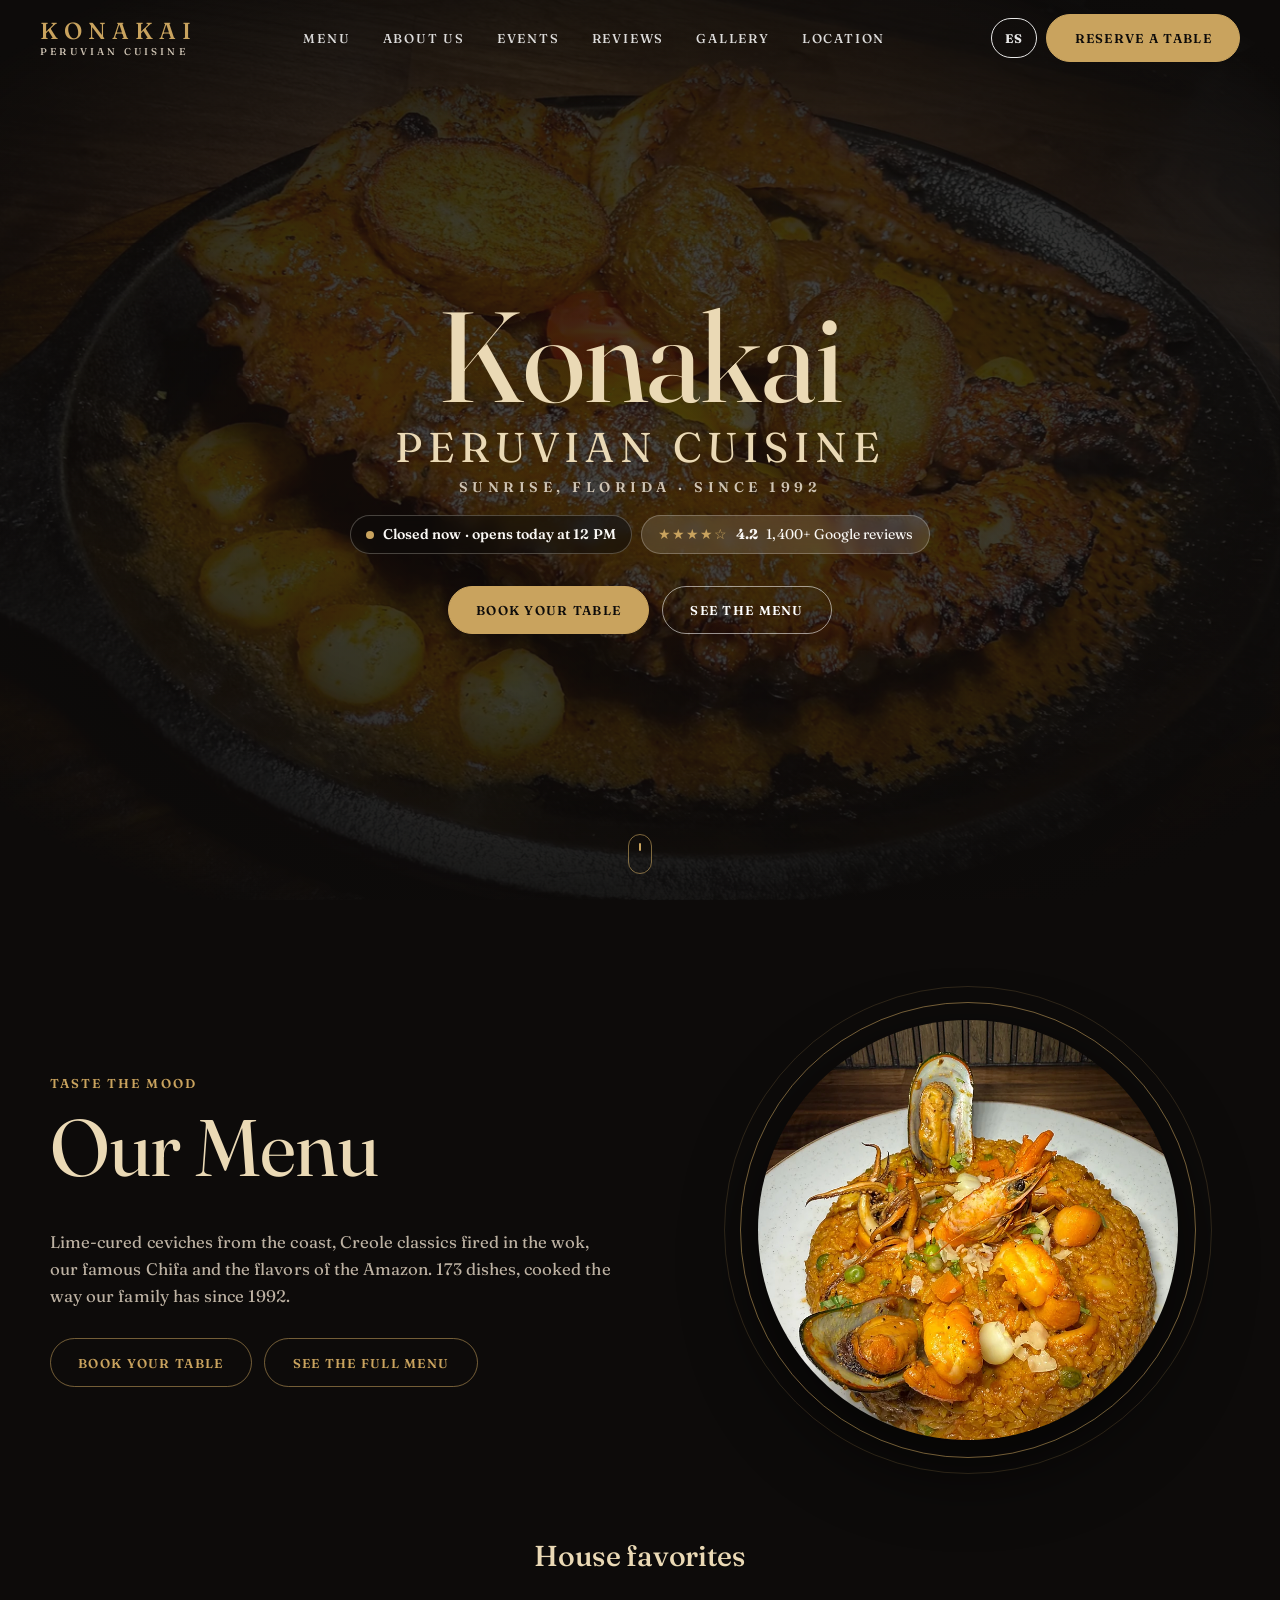
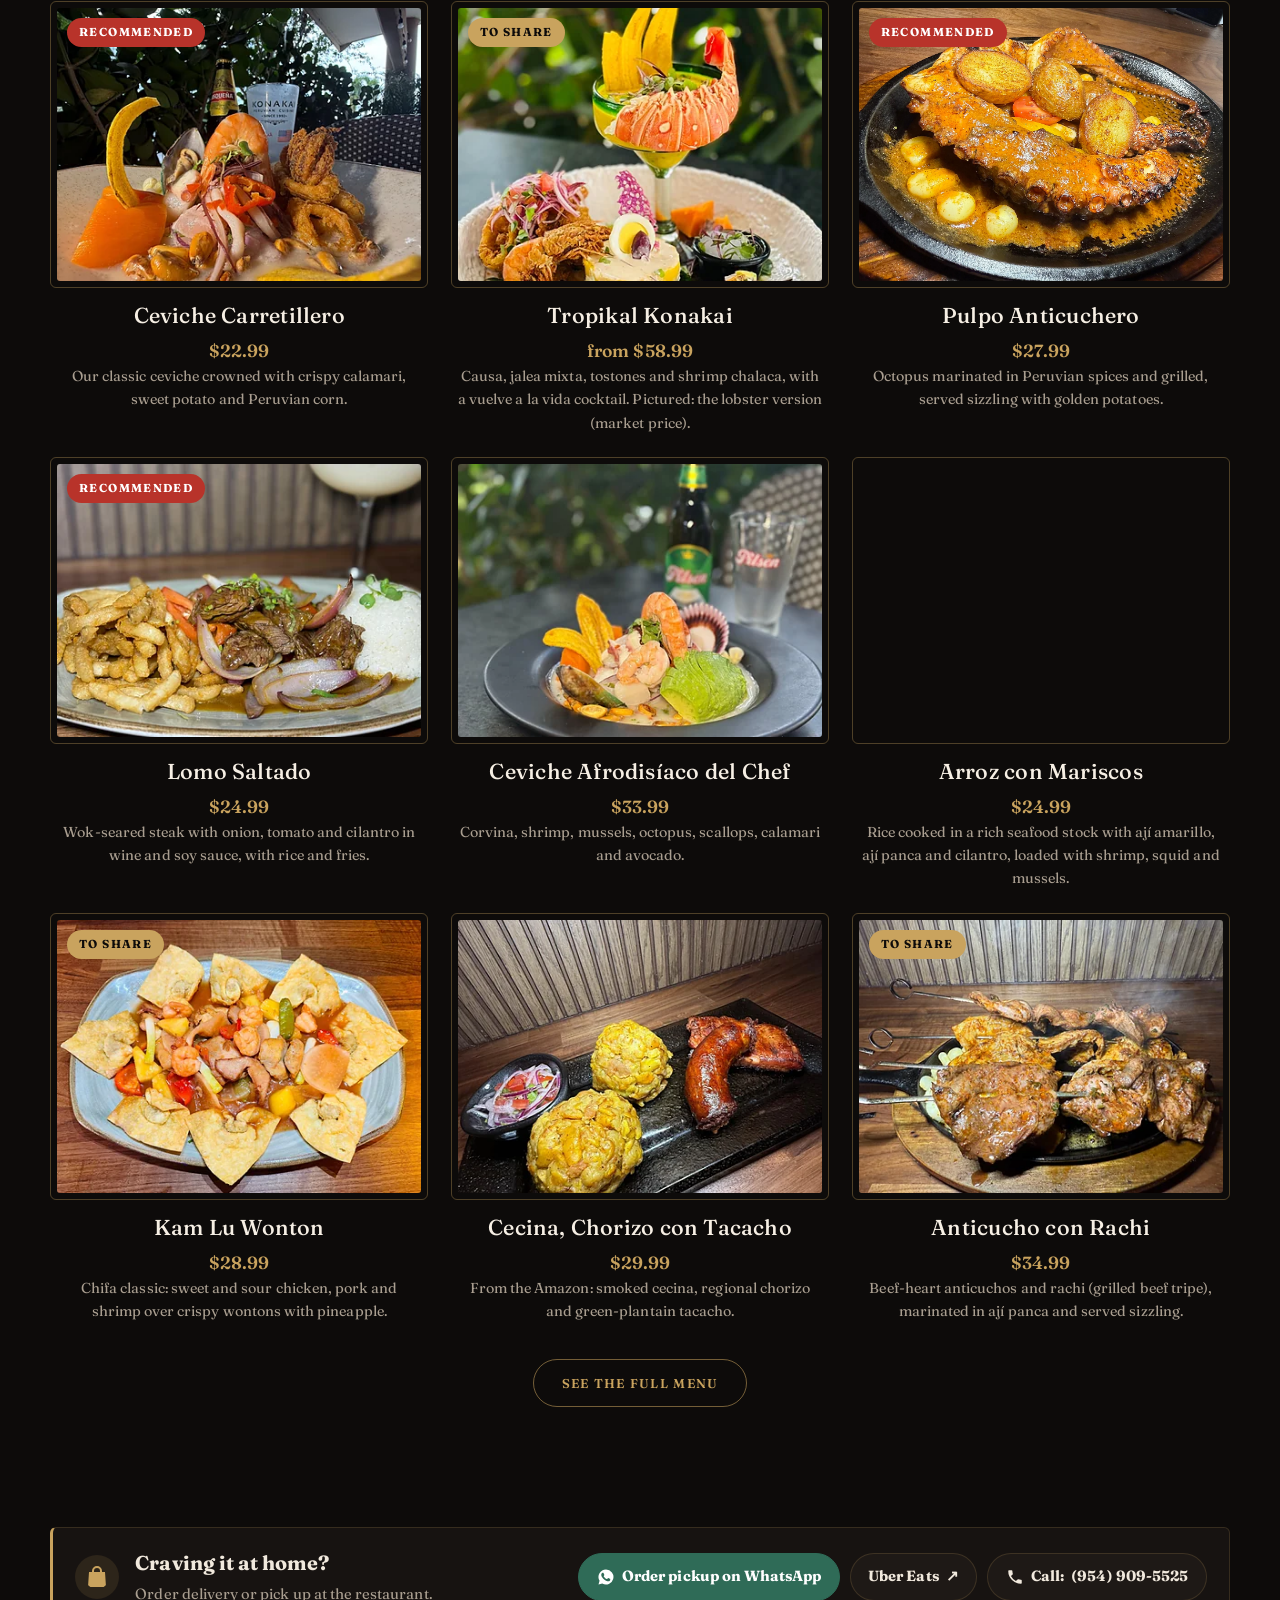
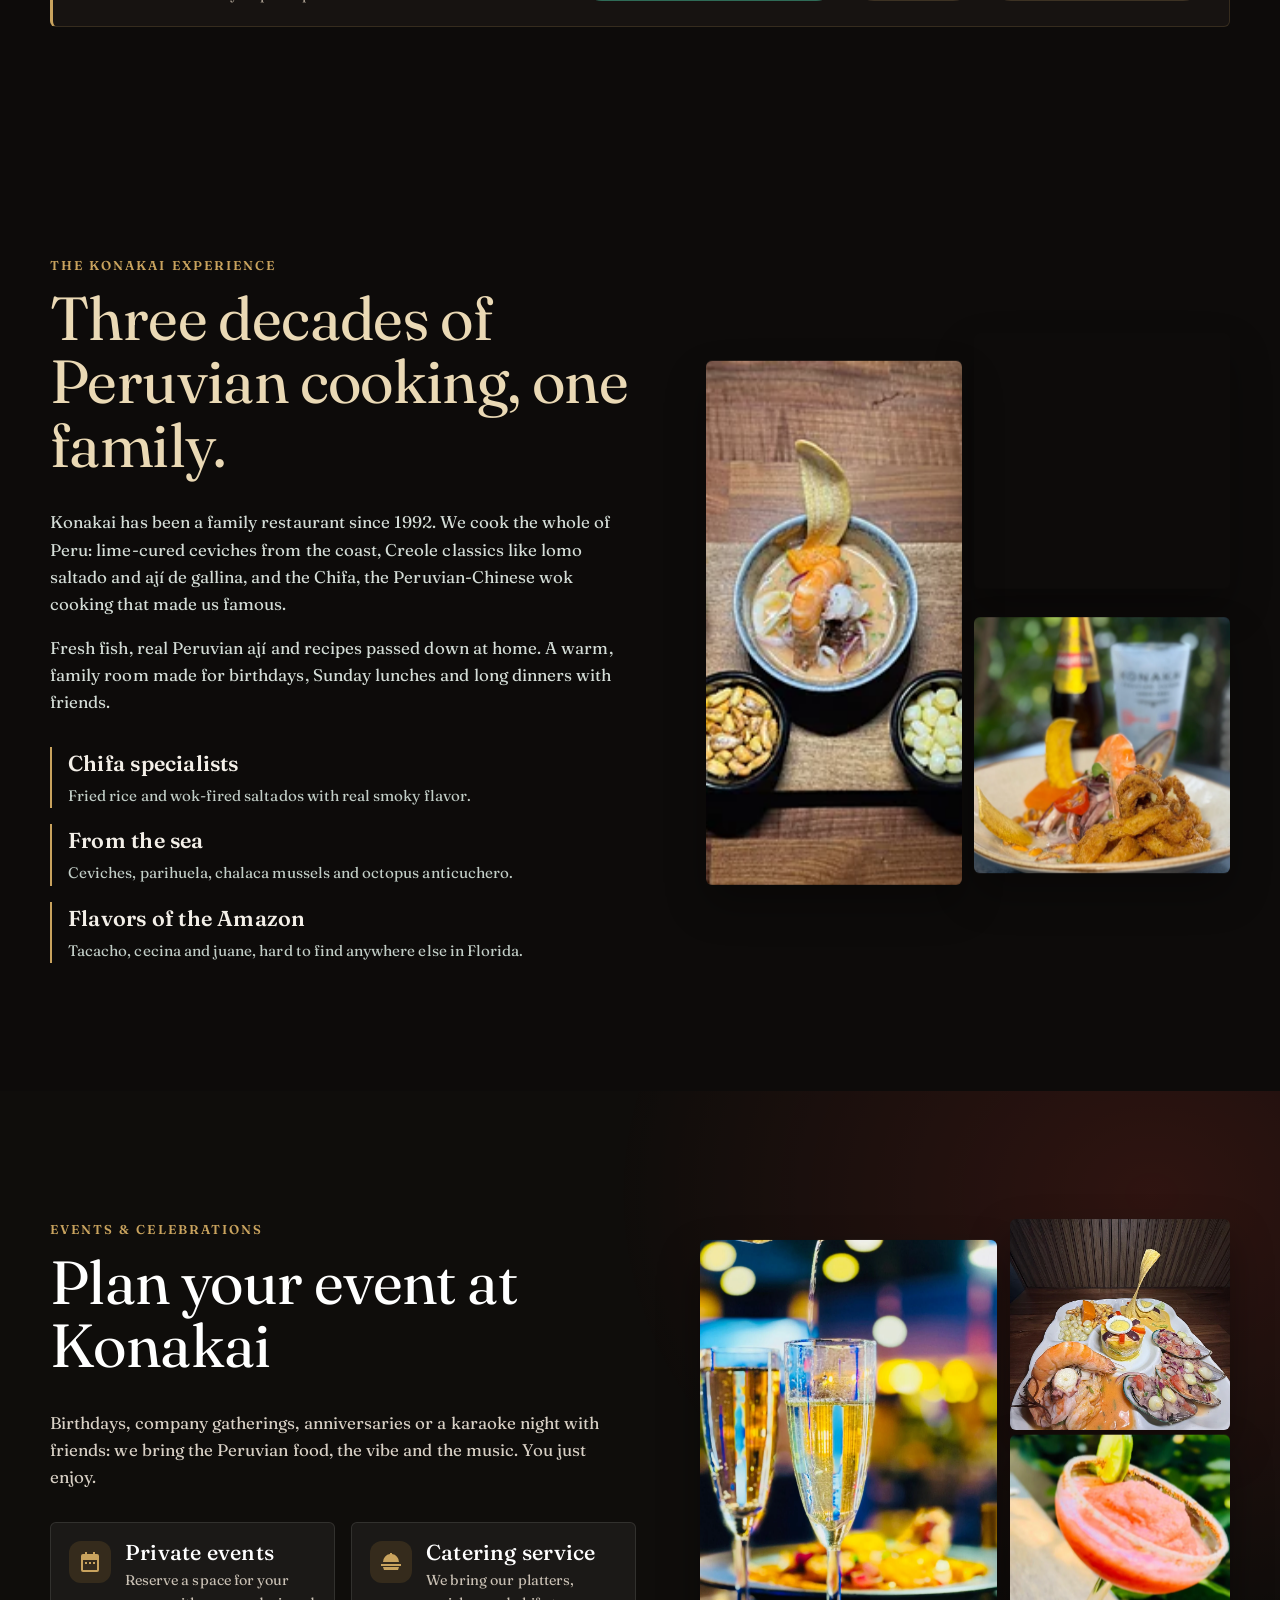
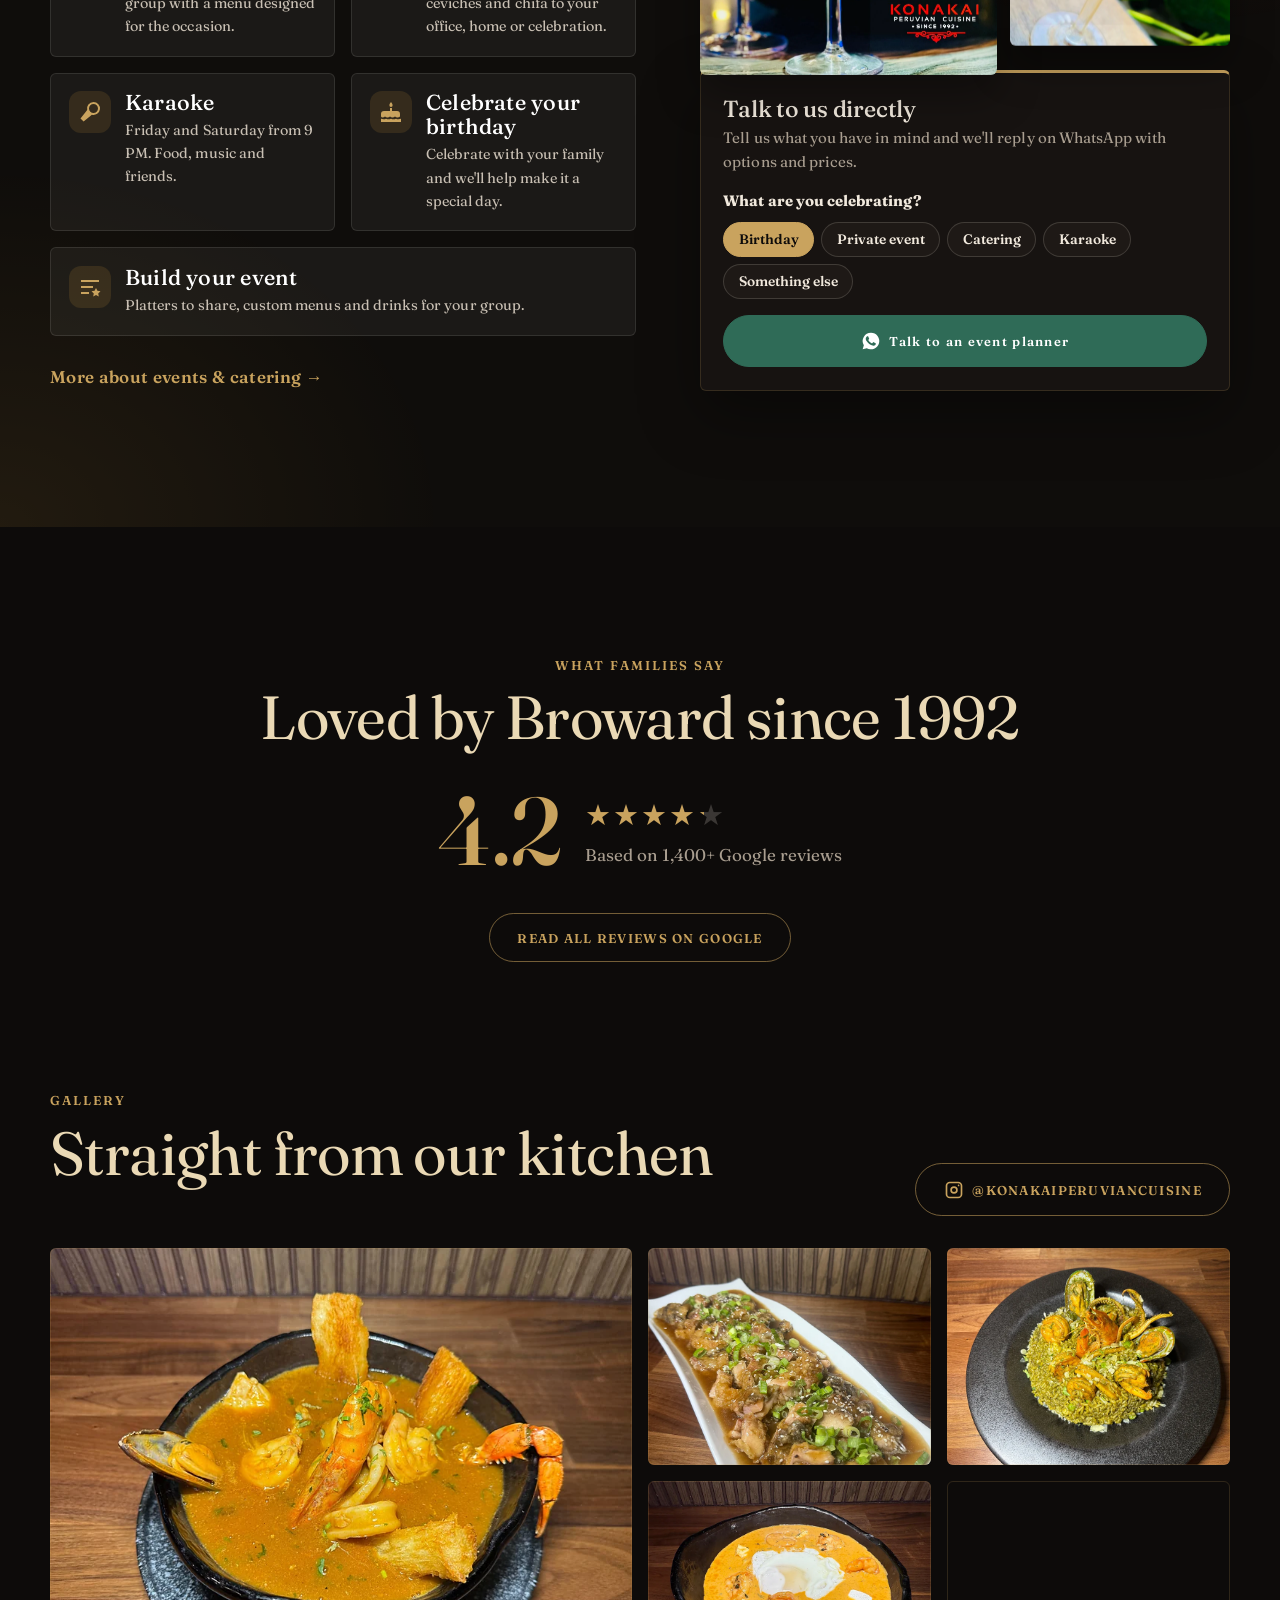
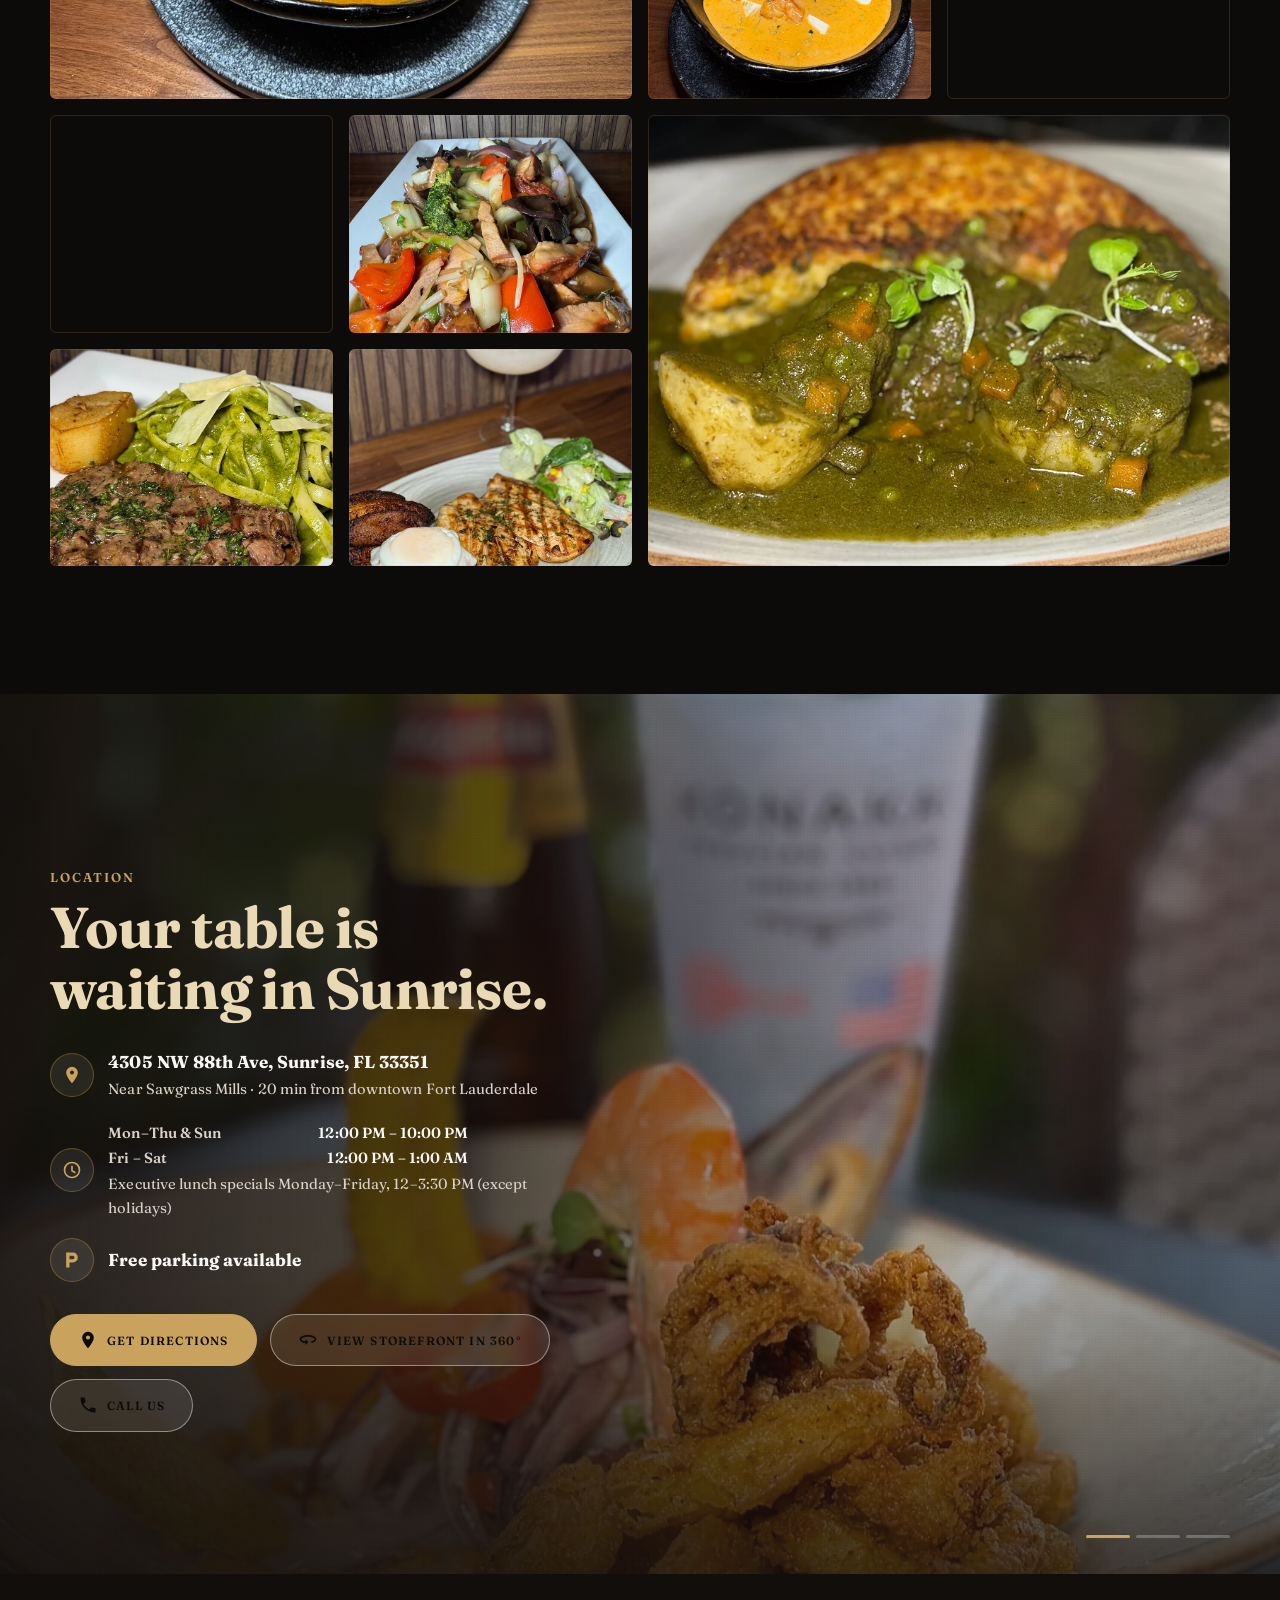
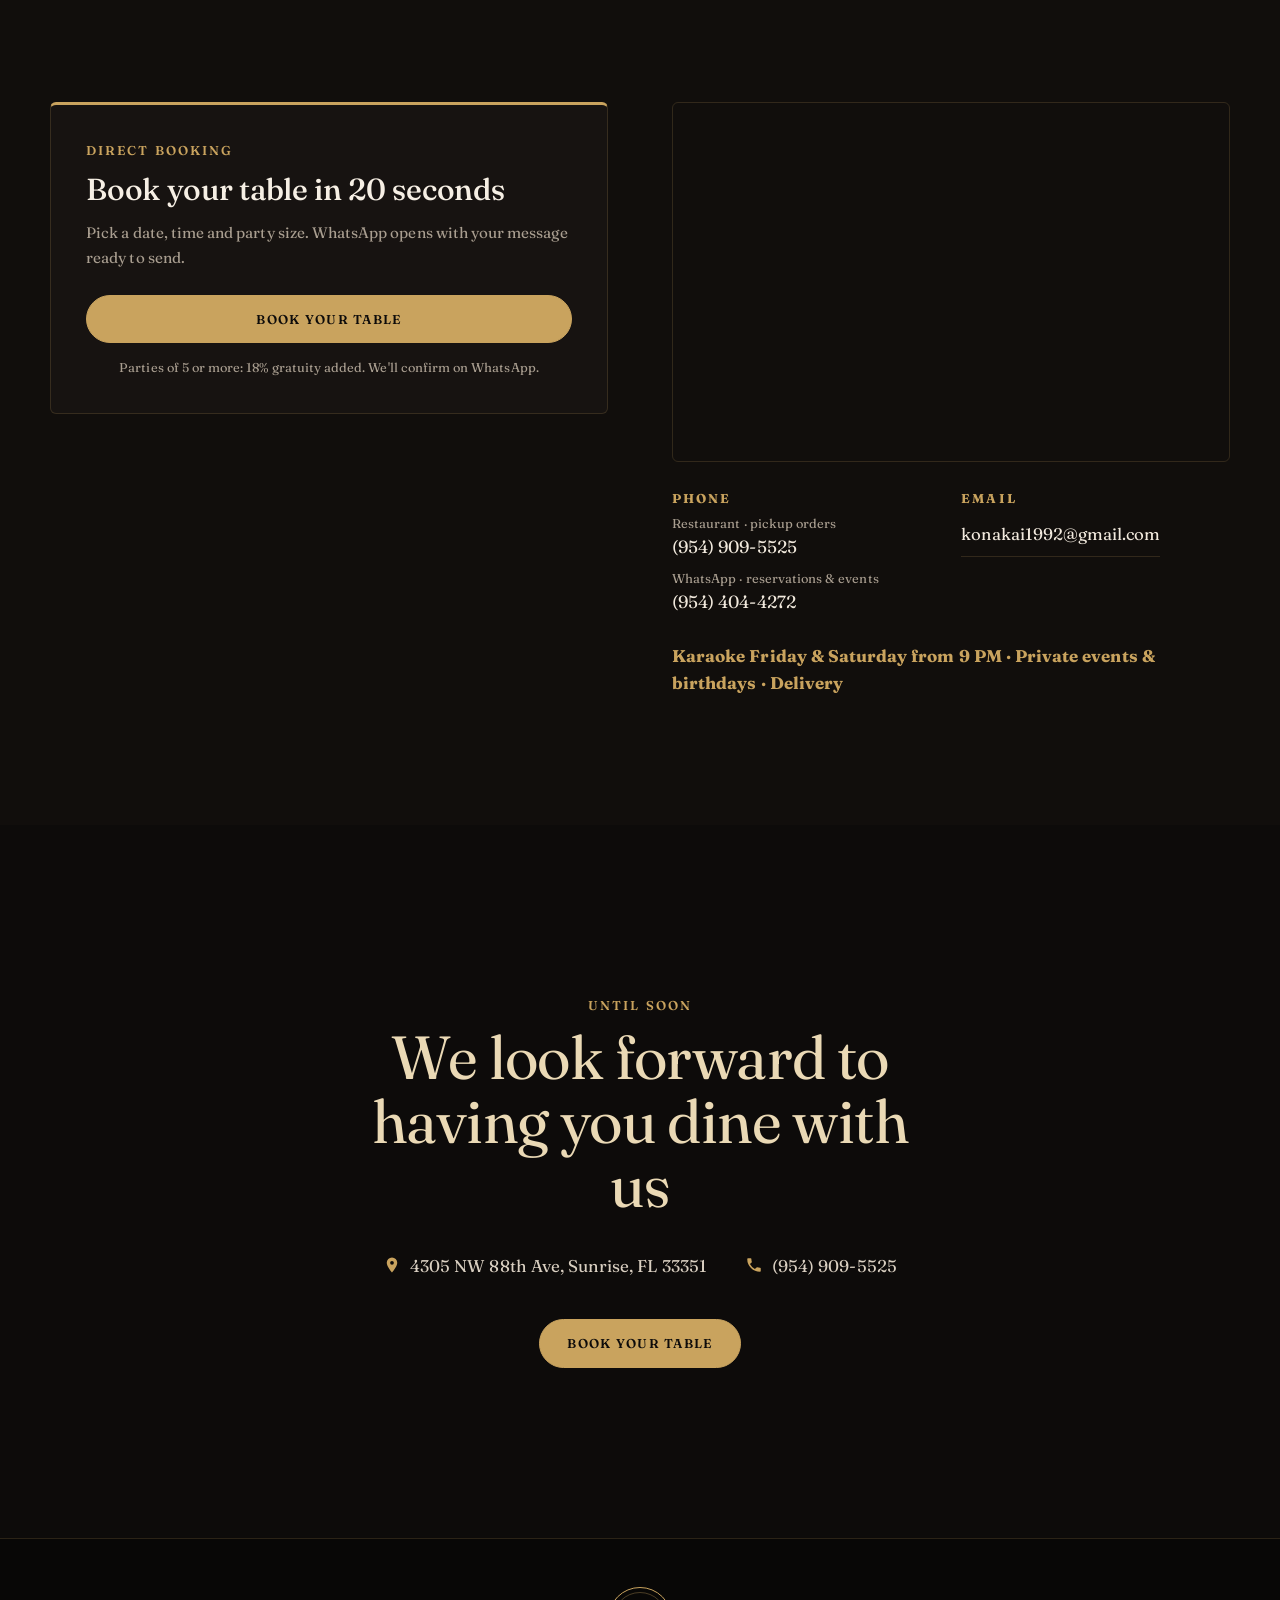
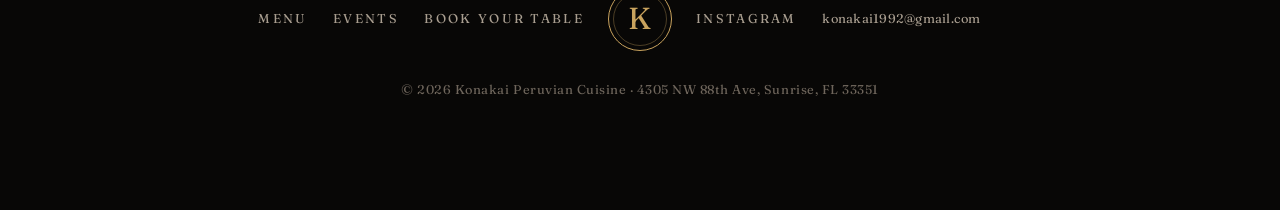
==== commit 75402792: "Portada: quitar 'Peruvian & Chifa cuisine' sobre el título" ====
--- a/index.html
+++ b/index.html
@@ -107,7 +107,6 @@
       <img src="/img/pulpo-anticuchero.jpg?v=5" alt="Pulpo anticuchero served sizzling on a cast-iron plate" fetchpriority="high" width="1600" height="1077">
     </picture>
     <div class="hero-copy">
-      <p class="eyebrow" data-i18n="hero.eyebrow">Peruvian &amp; Chifa cuisine since 1992</p>
       <h1 id="hero-title"><span class="h1-brand">Konakai</span><span class="h1-brand2">Peruvian Cuisine</span><span class="h1-sub" data-i18n="hero.sub">Sunrise, Florida · since 1992</span></h1>
       <div class="hero-status">
         <span class="open-chip js-open-chip" hidden><i aria-hidden="true"></i><span></span></span>
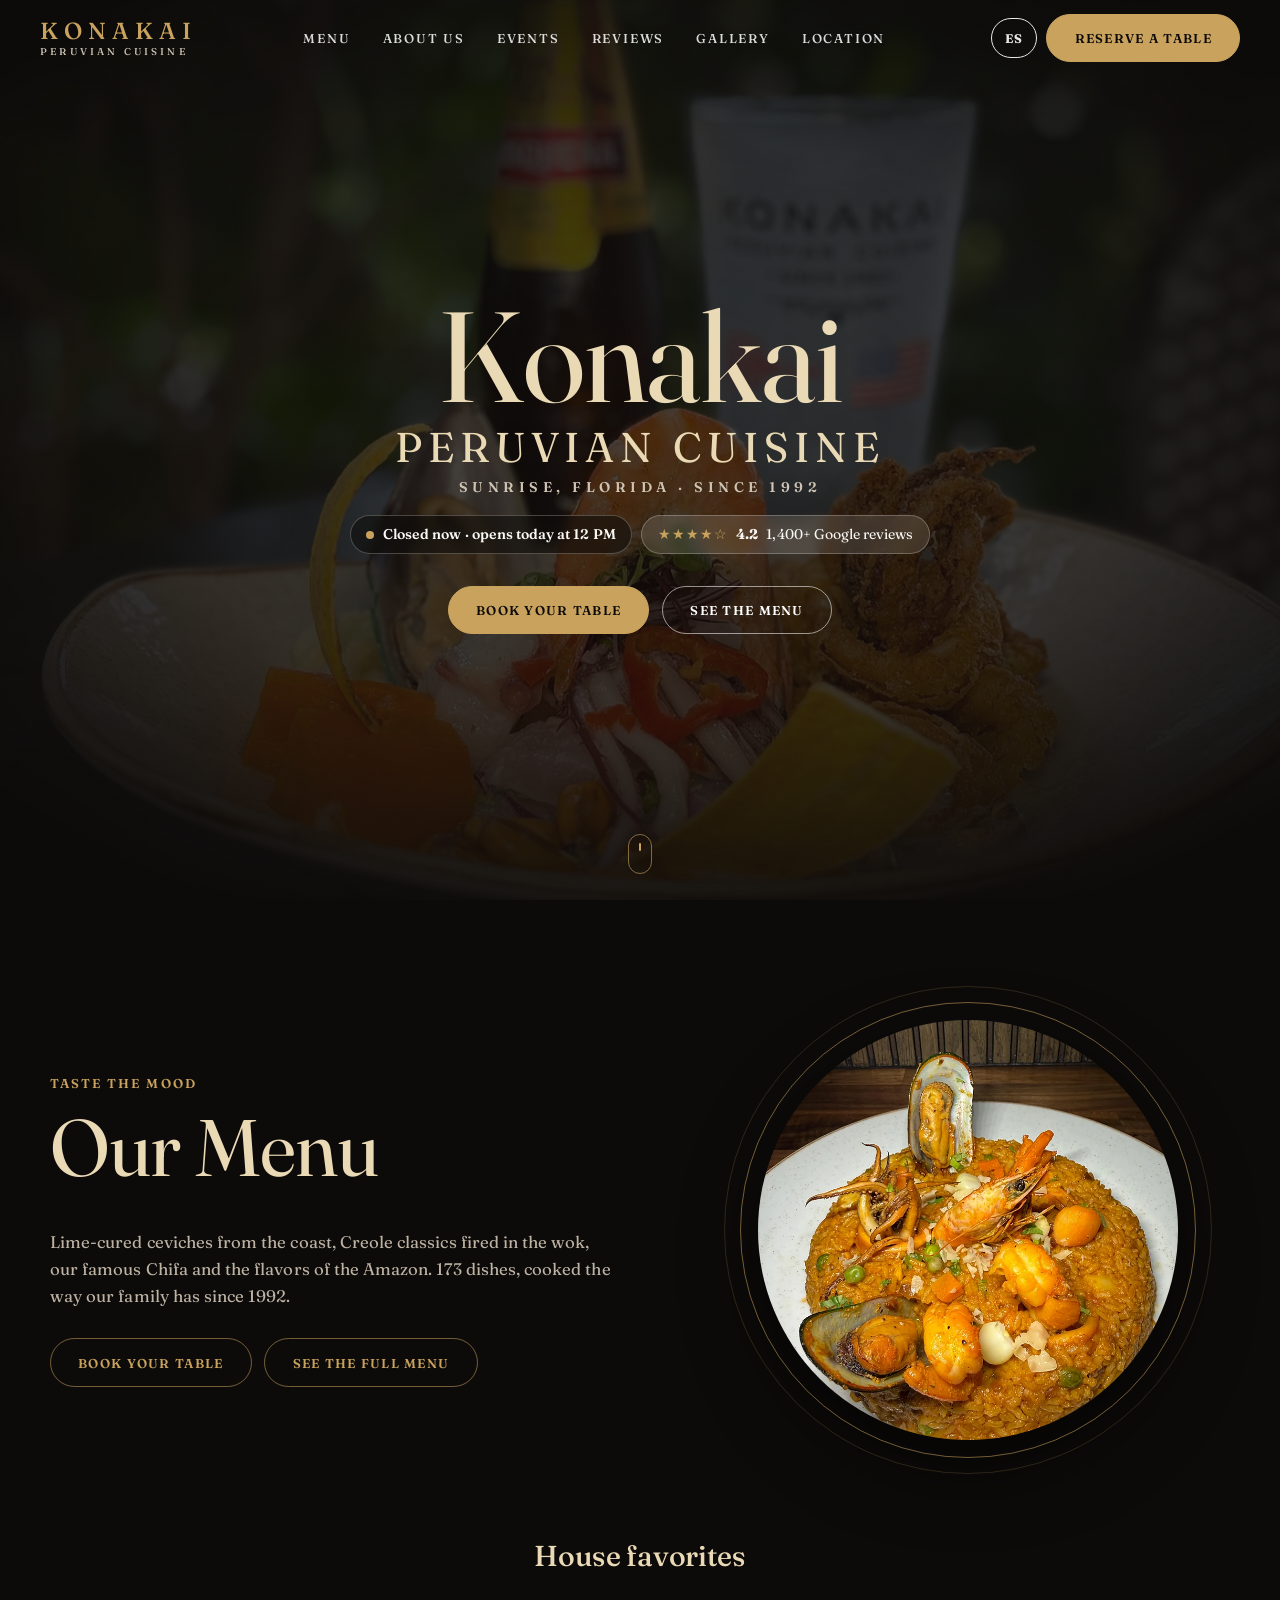
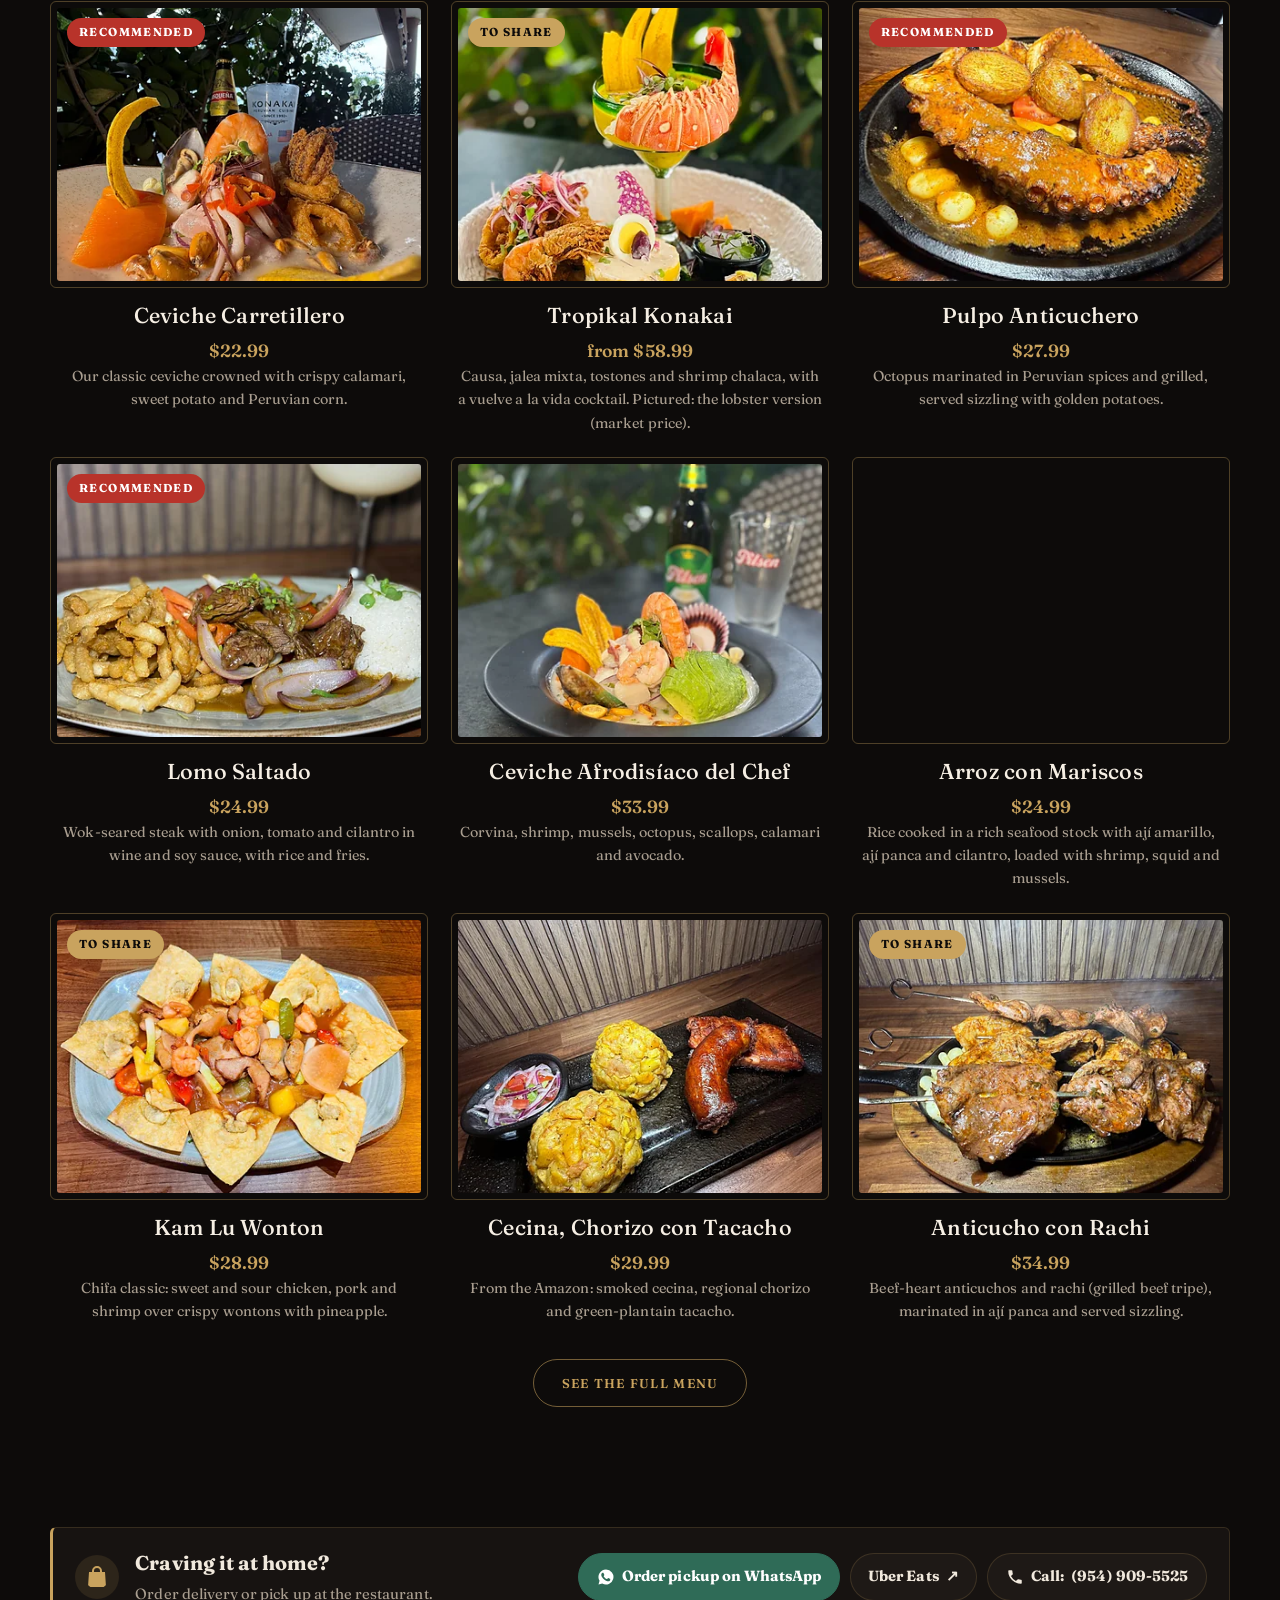
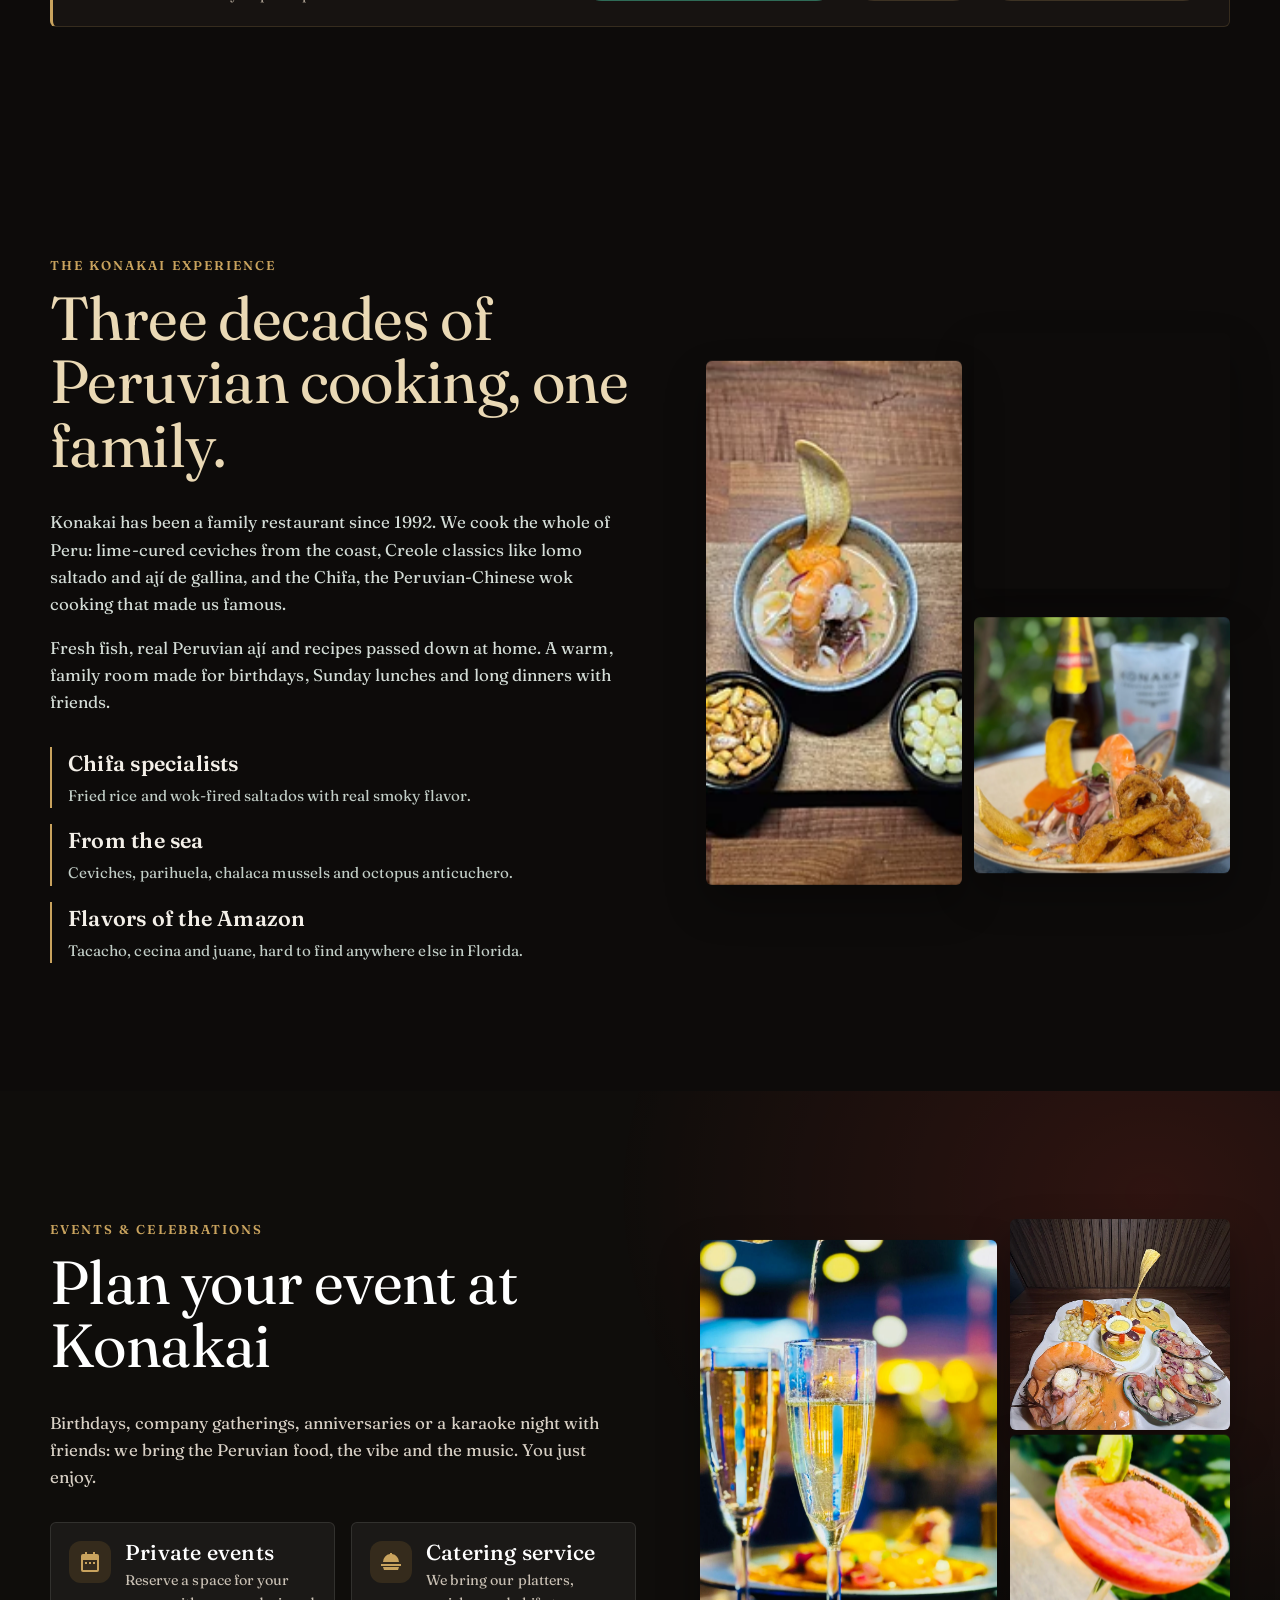
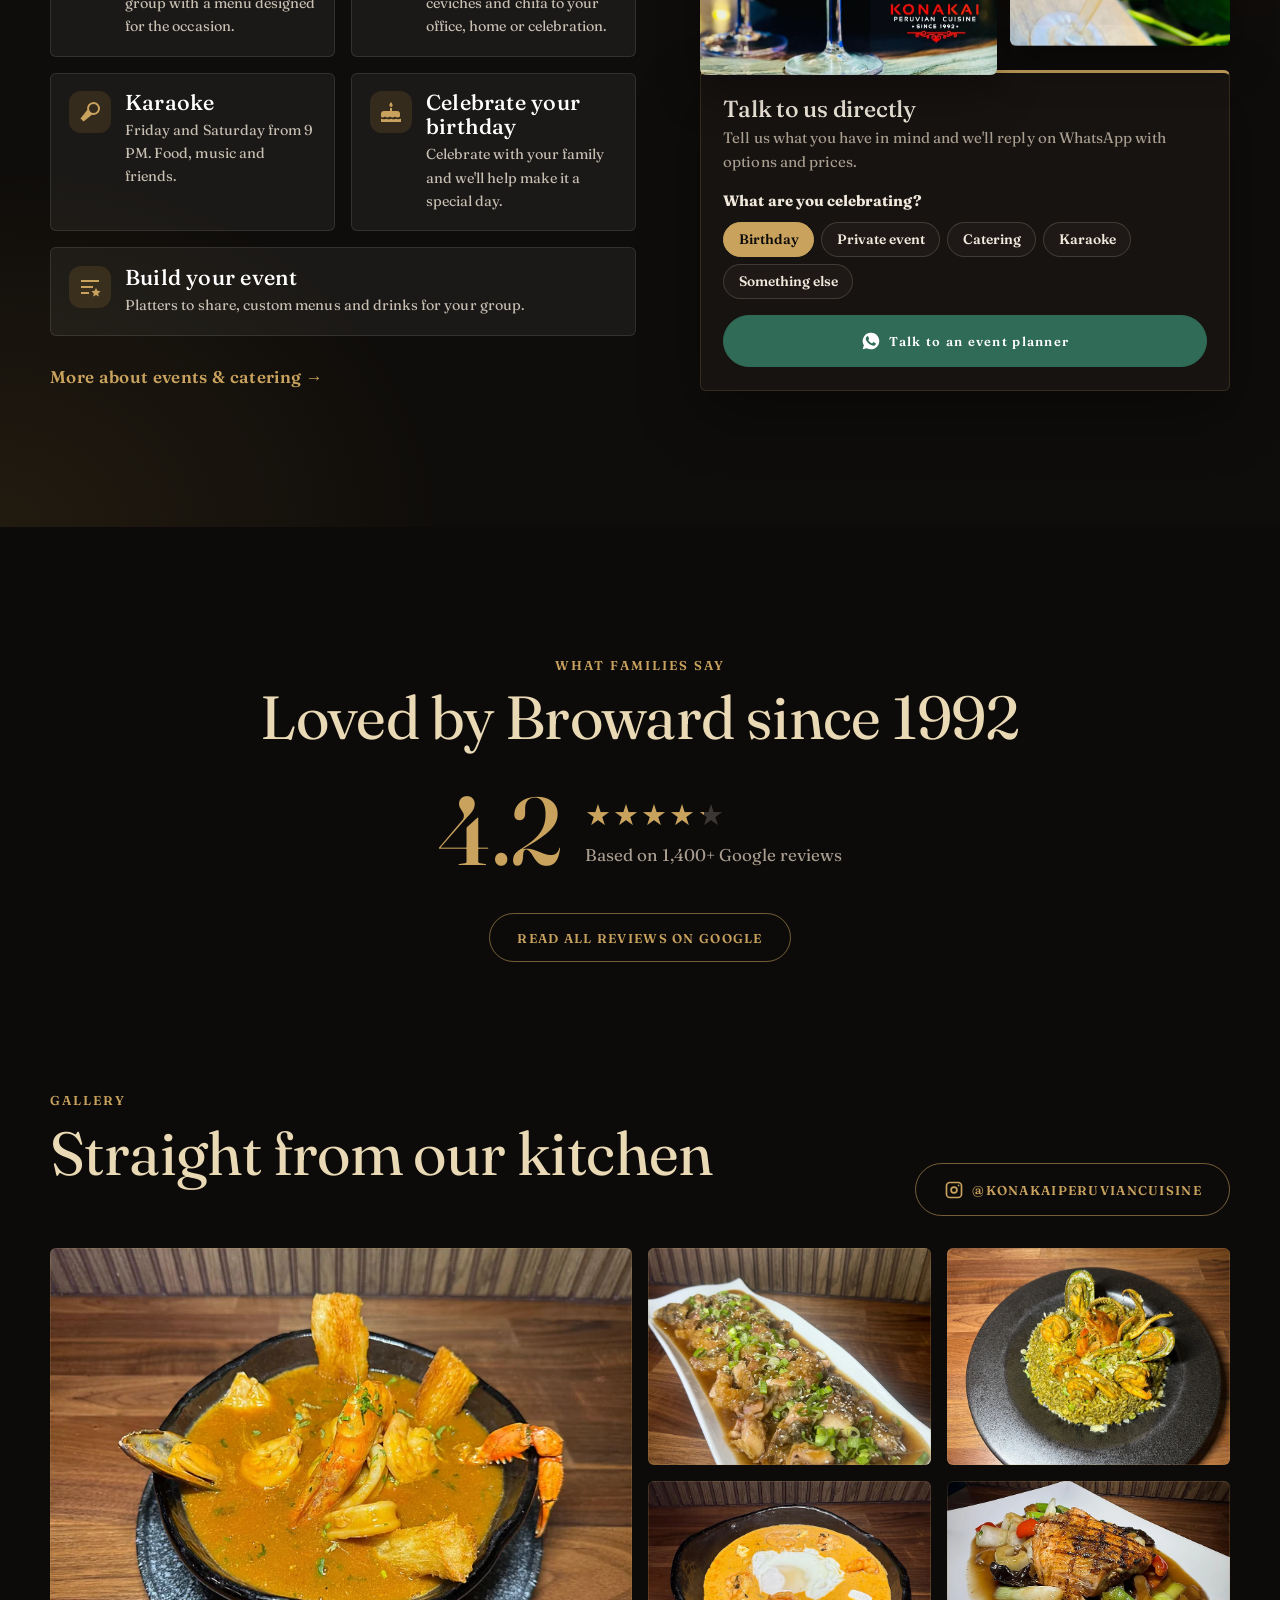
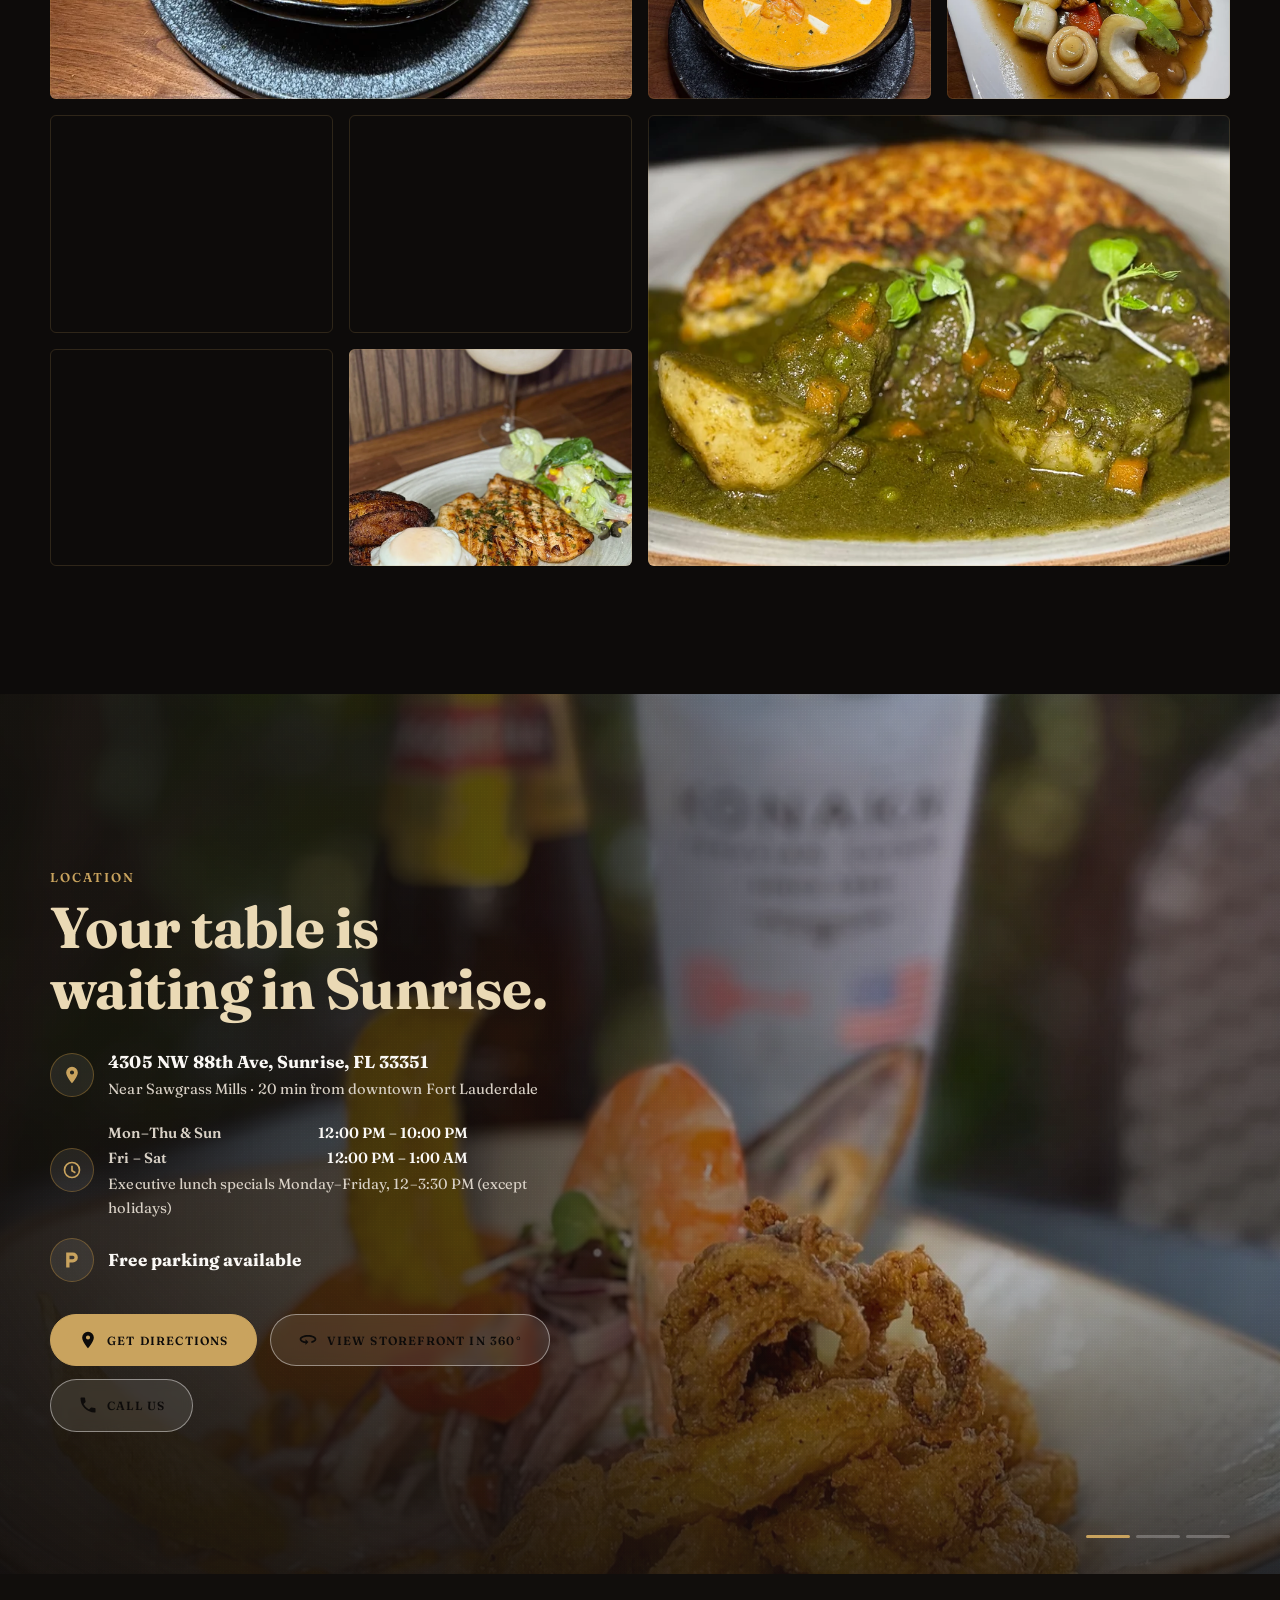
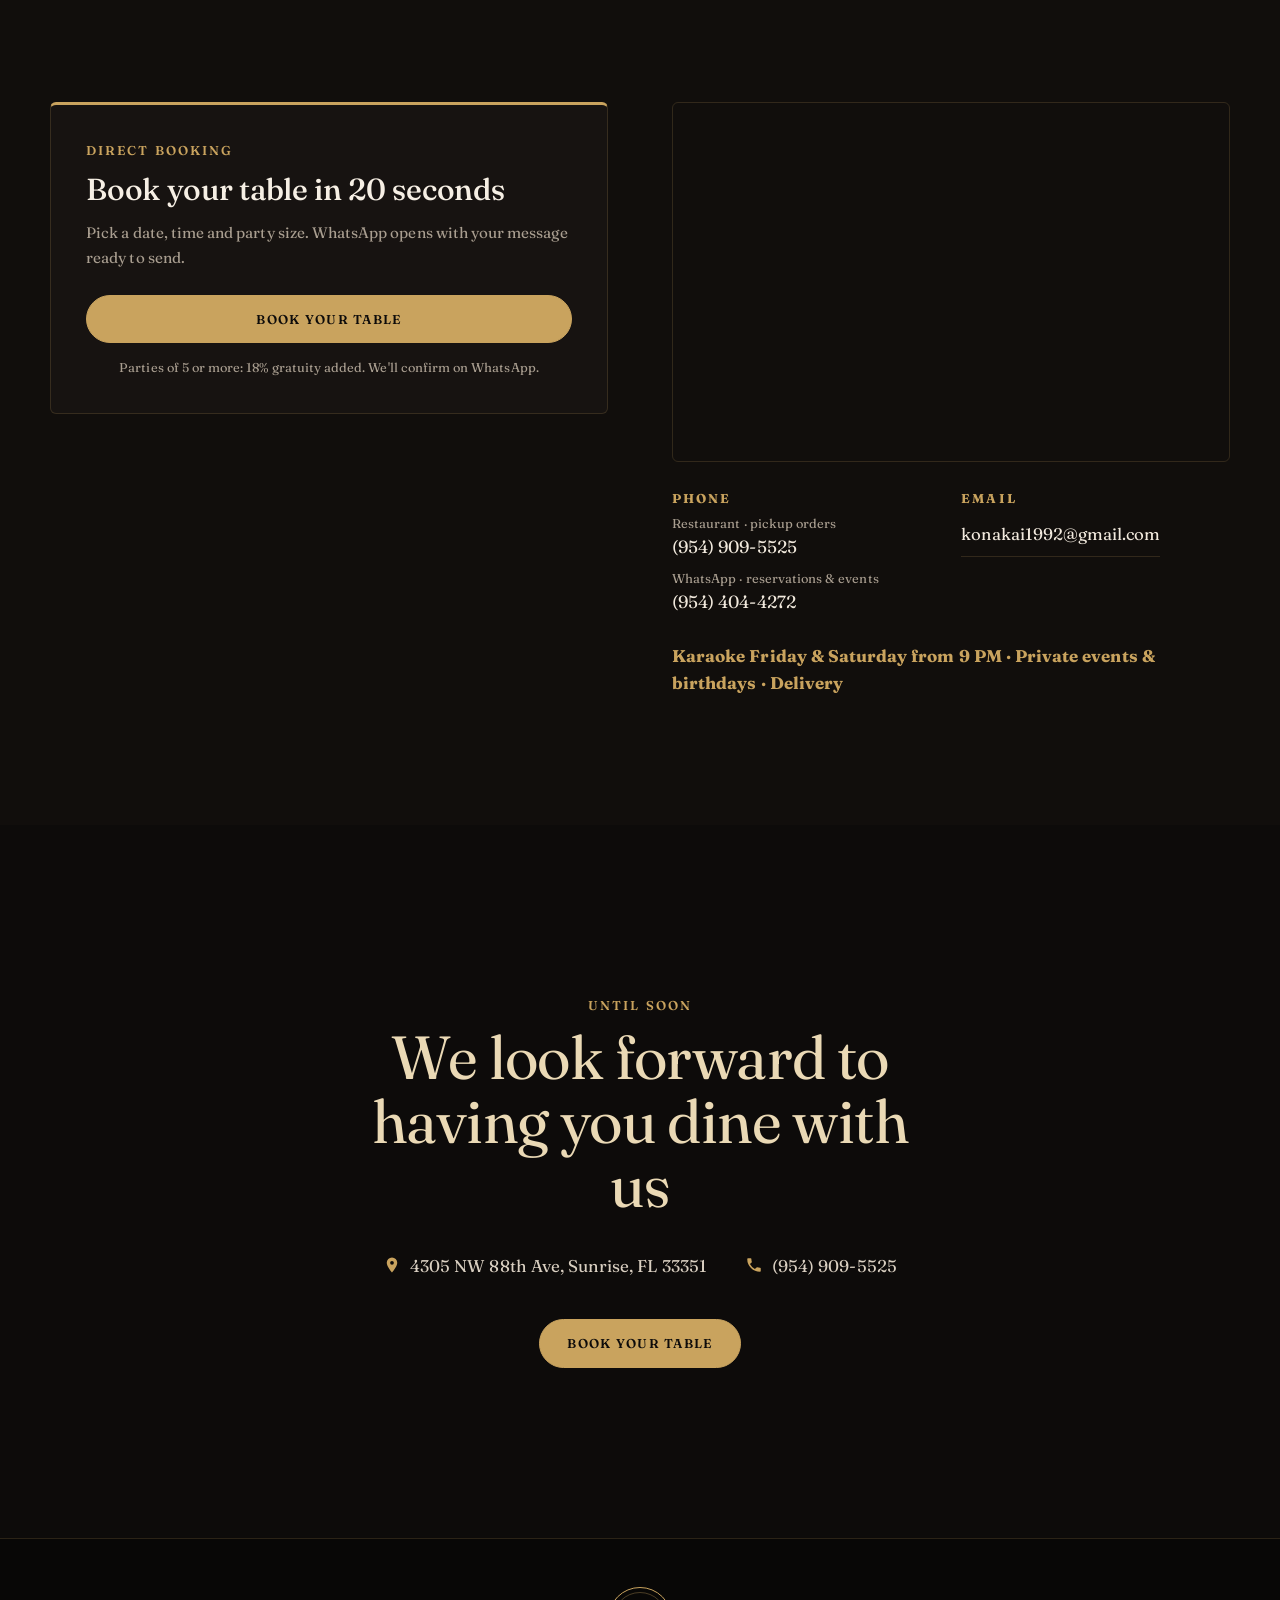
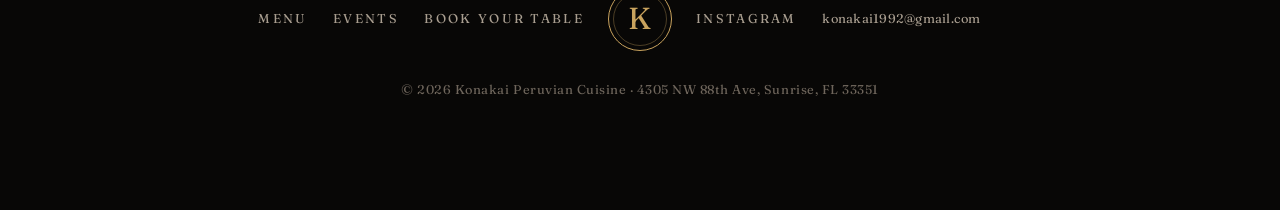
==== commit 55e151a2: "Portada: probar foto de ceviche mixto con chicharrón de calamar en el hero" ====
--- a/index.html
+++ b/index.html
@@ -27,7 +27,7 @@
   <link rel="icon" href="/img/icon.svg" type="image/svg+xml">
   <link rel="apple-touch-icon" href="/img/apple-touch-icon.png">
 
-  <link rel="preload" as="image" type="image/webp" imagesrcset="/img/pulpo-anticuchero-400.webp?v=5 400w, /img/pulpo-anticuchero-800.webp?v=5 800w, /img/pulpo-anticuchero-1400.webp?v=5 1400w, /img/pulpo-anticuchero-2400.webp?v=5 2400w" imagesizes="100vw" fetchpriority="high">
+  <link rel="preload" as="image" type="image/webp" imagesrcset="/img/hero-ceviche-mixto-400.webp?v=5 400w, /img/hero-ceviche-mixto-800.webp?v=5 800w, /img/hero-ceviche-mixto-1400.webp?v=5 1400w, /img/hero-ceviche-mixto-2400.webp?v=5 2400w" imagesizes="100vw" fetchpriority="high">
   <link rel="preconnect" href="https://fonts.googleapis.com">
   <link rel="preconnect" href="https://fonts.gstatic.com" crossorigin>
   <link href="https://fonts.googleapis.com/css2?family=Fraunces:opsz,wght@9..144,300..700&display=swap" rel="stylesheet">
@@ -103,8 +103,8 @@
   <!-- 2. HERO (estilo F&B: centrado, foto nocturna, horario en fila) -->
   <section class="hero" aria-labelledby="hero-title">
     <picture>
-      <source type="image/webp" srcset="/img/pulpo-anticuchero-400.webp?v=5 400w, /img/pulpo-anticuchero-800.webp?v=5 800w, /img/pulpo-anticuchero-1400.webp?v=5 1400w, /img/pulpo-anticuchero-2400.webp?v=5 2400w" sizes="100vw">
-      <img src="/img/pulpo-anticuchero.jpg?v=5" alt="Pulpo anticuchero served sizzling on a cast-iron plate" fetchpriority="high" width="1600" height="1077">
+      <source type="image/webp" srcset="/img/hero-ceviche-mixto-400.webp?v=5 400w, /img/hero-ceviche-mixto-800.webp?v=5 800w, /img/hero-ceviche-mixto-1400.webp?v=5 1400w, /img/hero-ceviche-mixto-2400.webp?v=5 2400w" sizes="100vw">
+      <img src="/img/hero-ceviche-mixto.jpg?v=5" alt="Konakai seafood ceviche with fried calamari, a Cusqueña beer and a Konakai glass" fetchpriority="high" width="1600" height="1200">
     </picture>
     <div class="hero-copy">
       <h1 id="hero-title"><span class="h1-brand">Konakai</span><span class="h1-brand2">Peruvian Cuisine</span><span class="h1-sub" data-i18n="hero.sub">Sunrise, Florida · since 1992</span></h1>
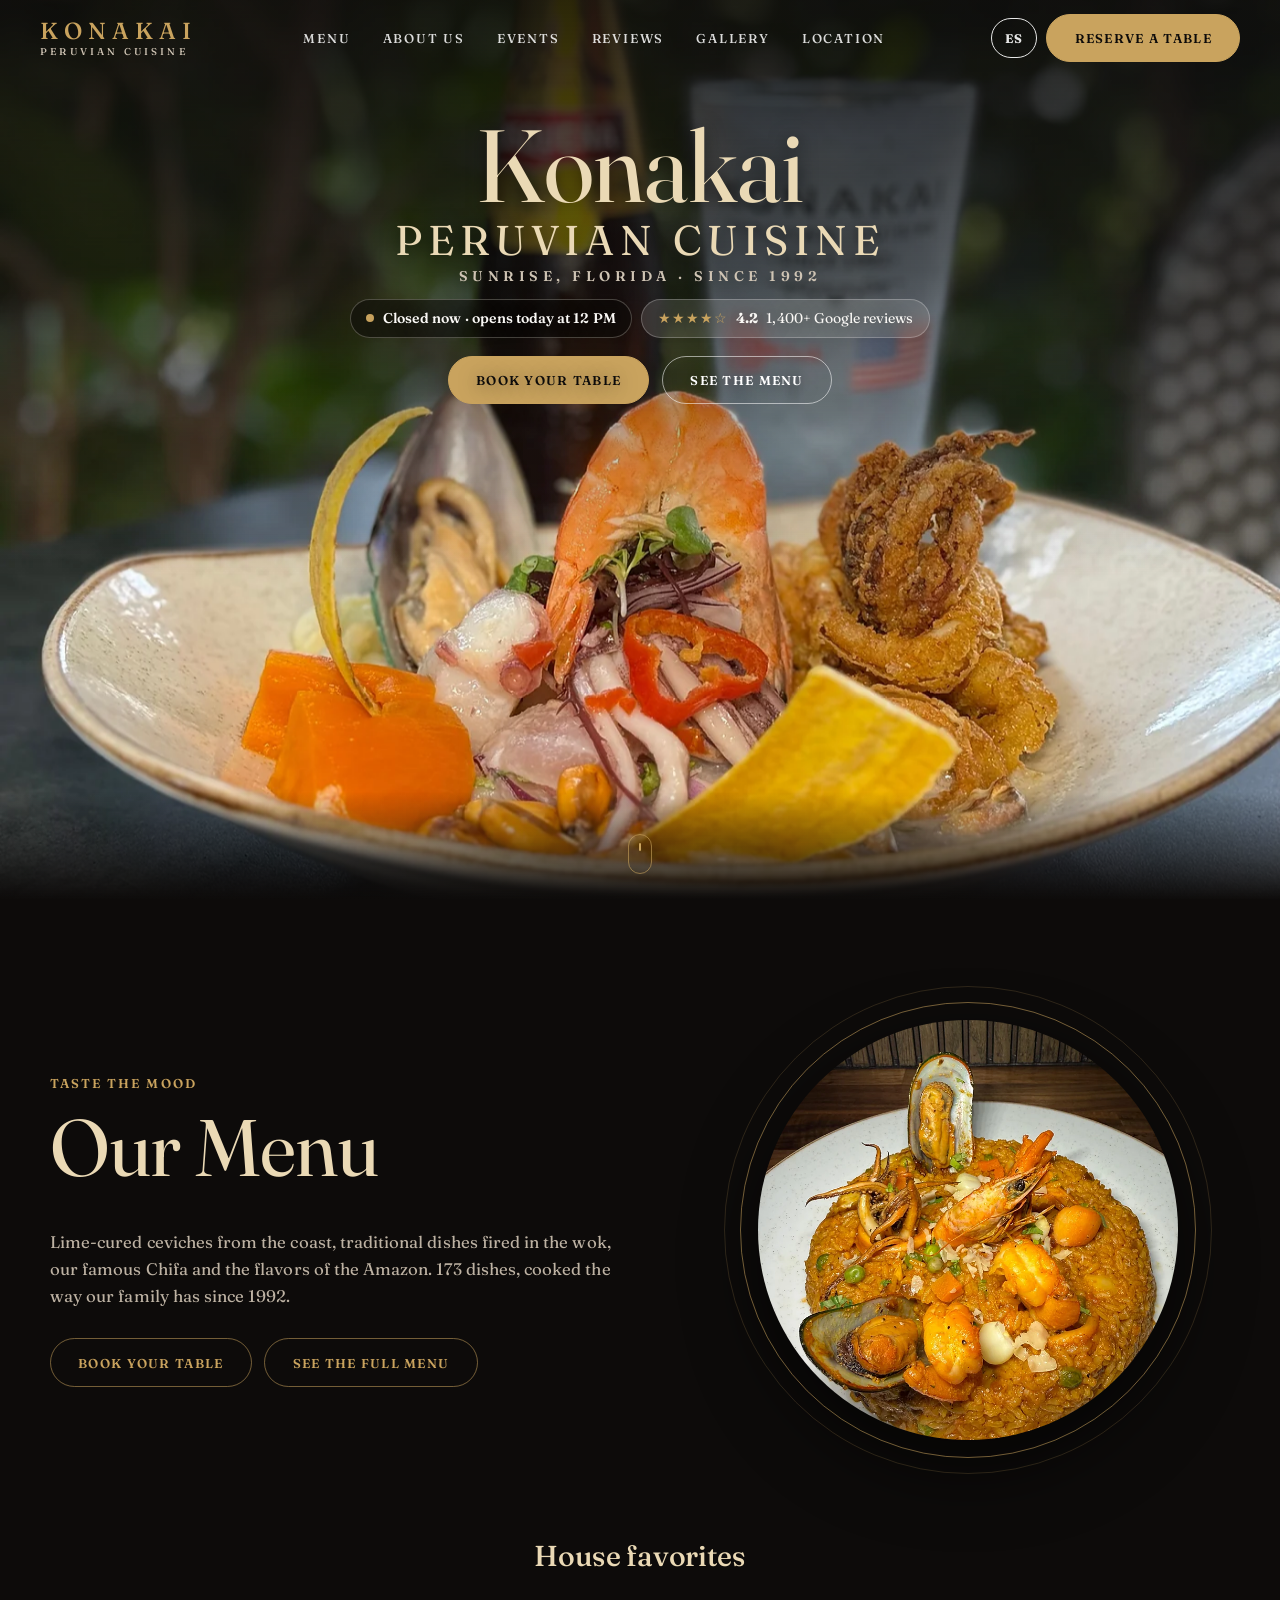
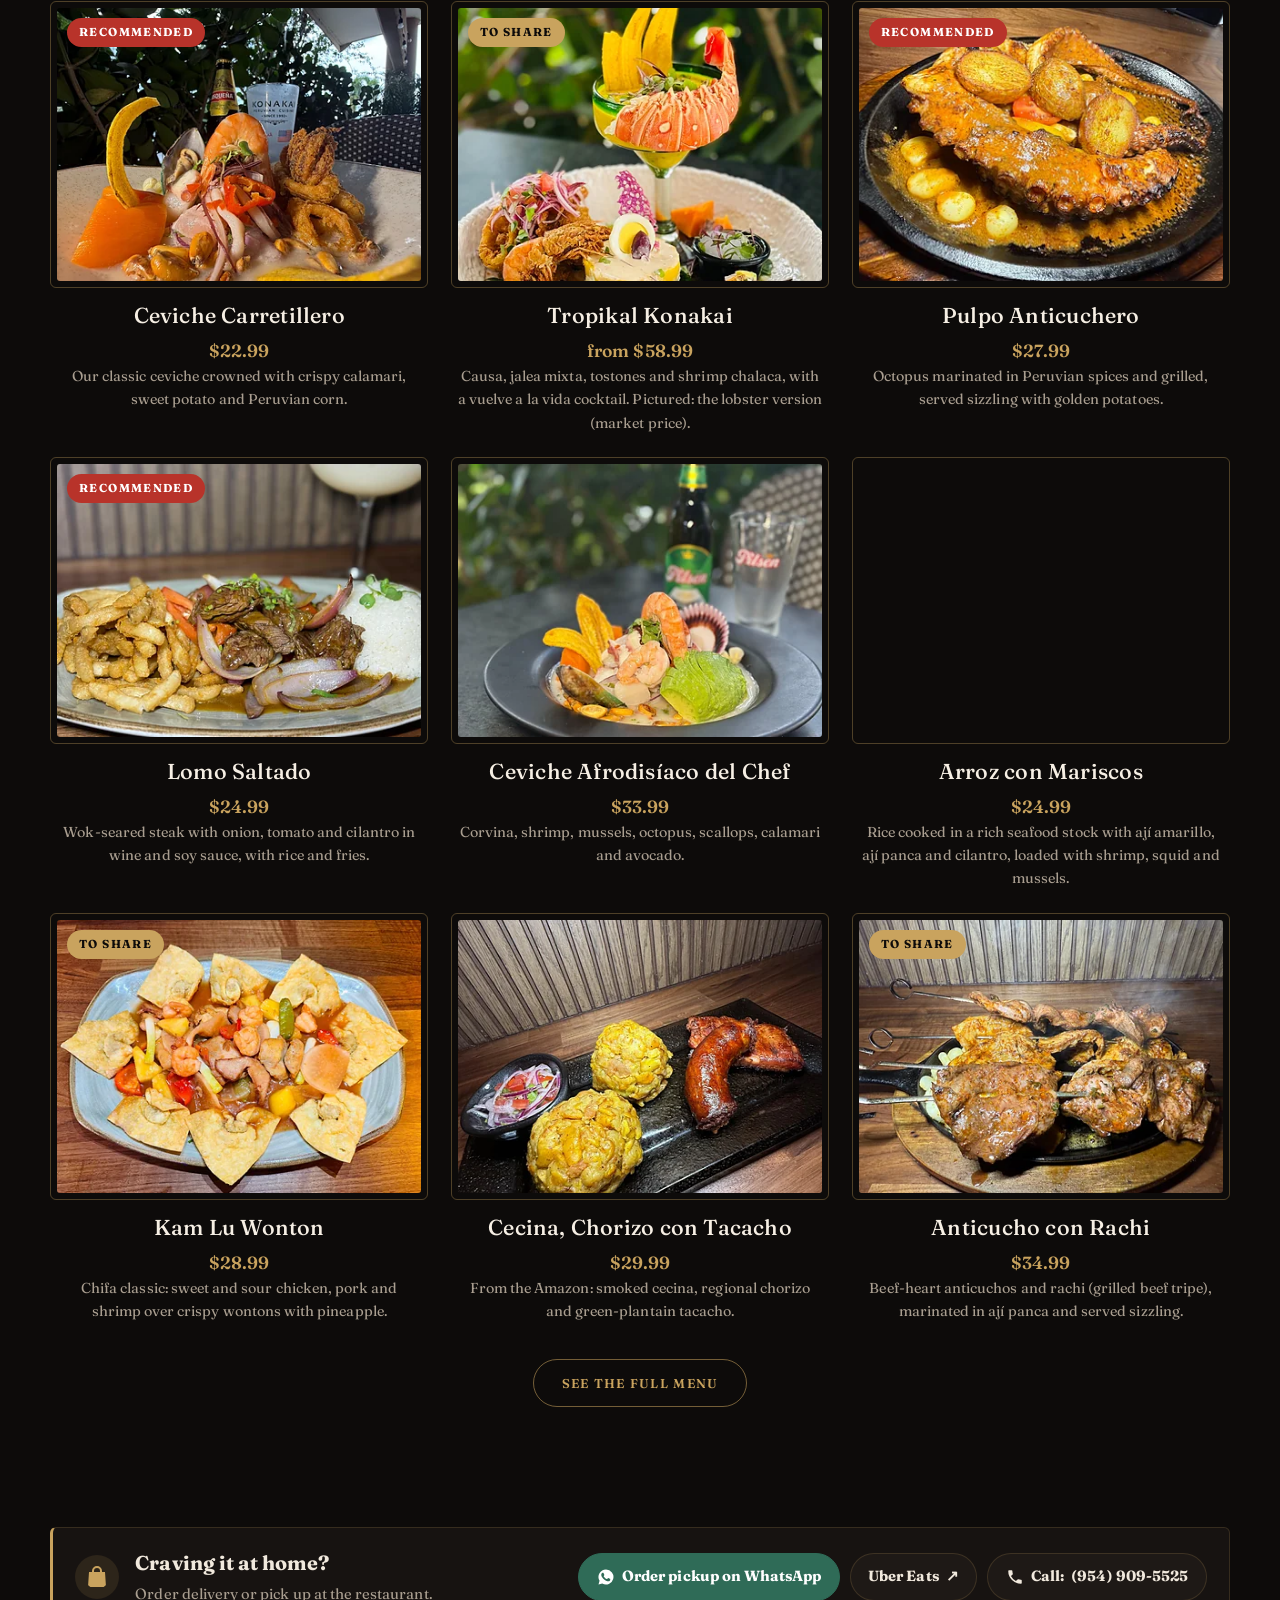
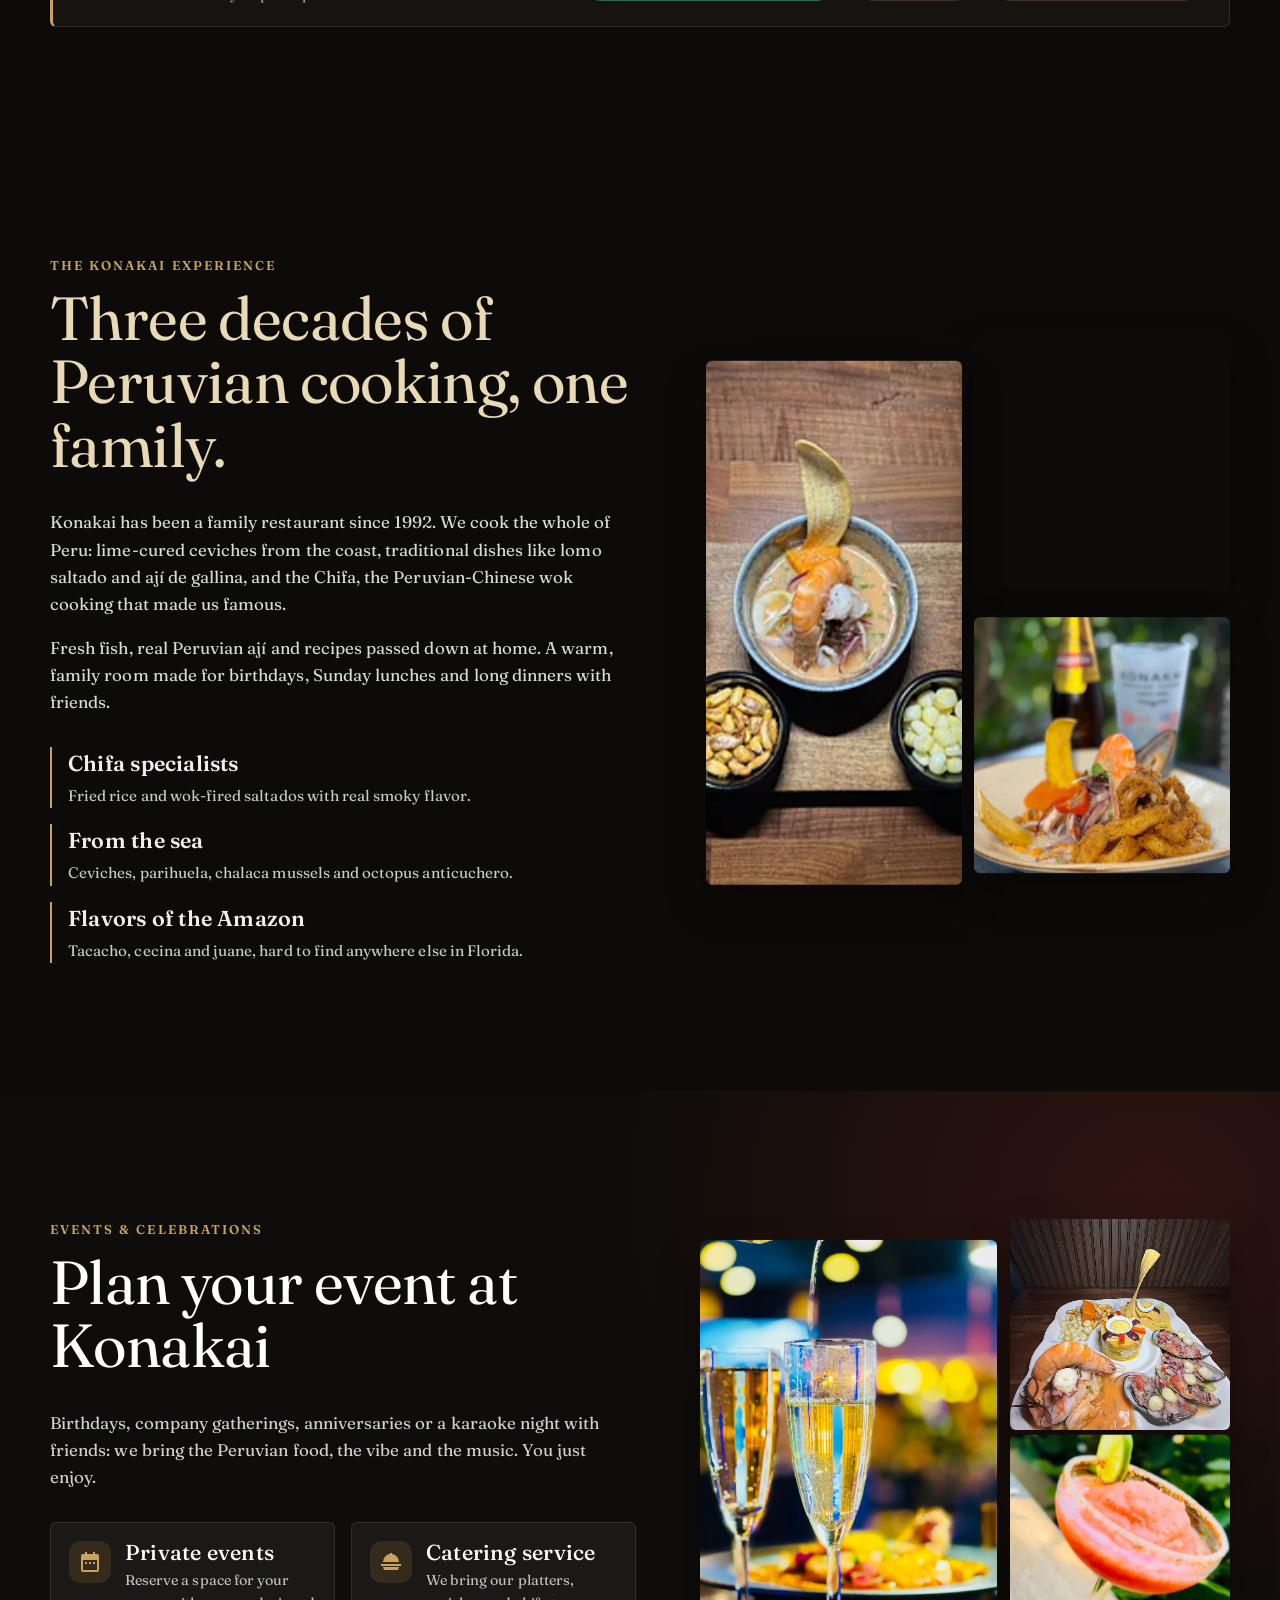
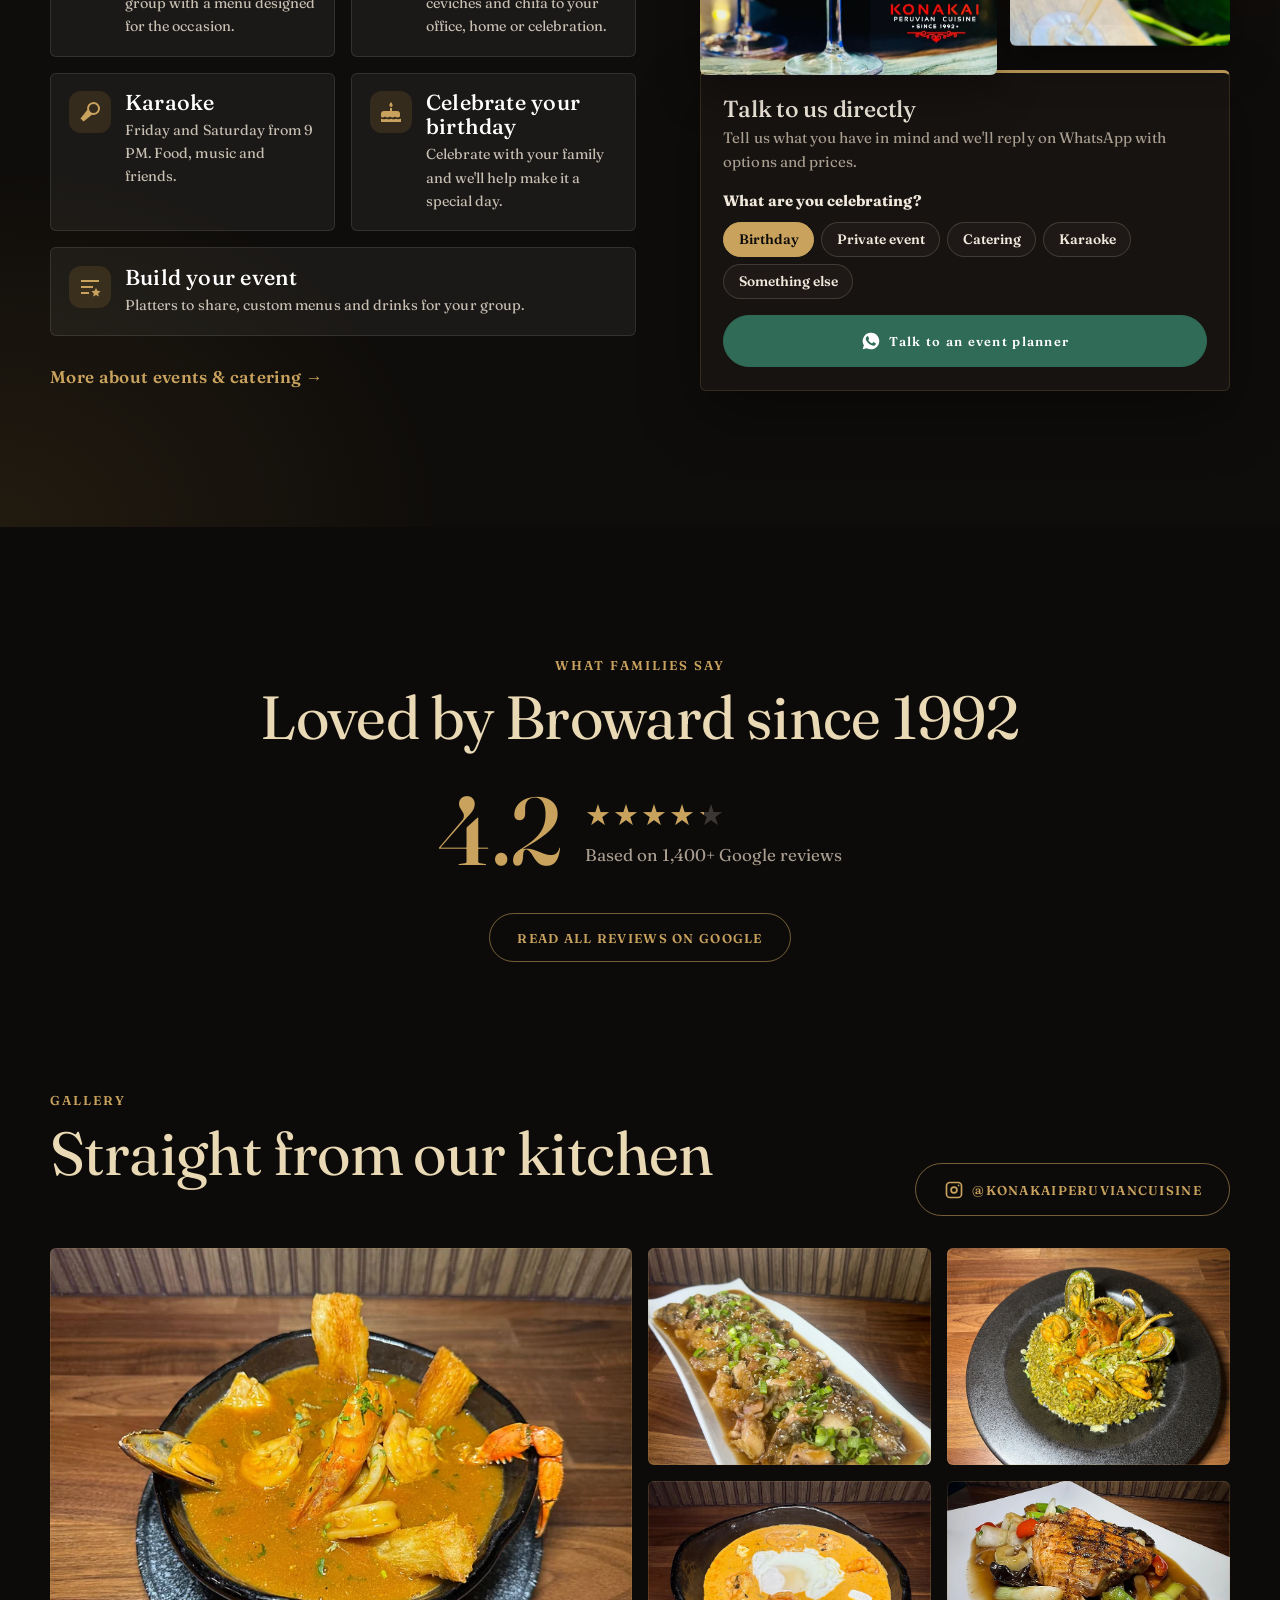
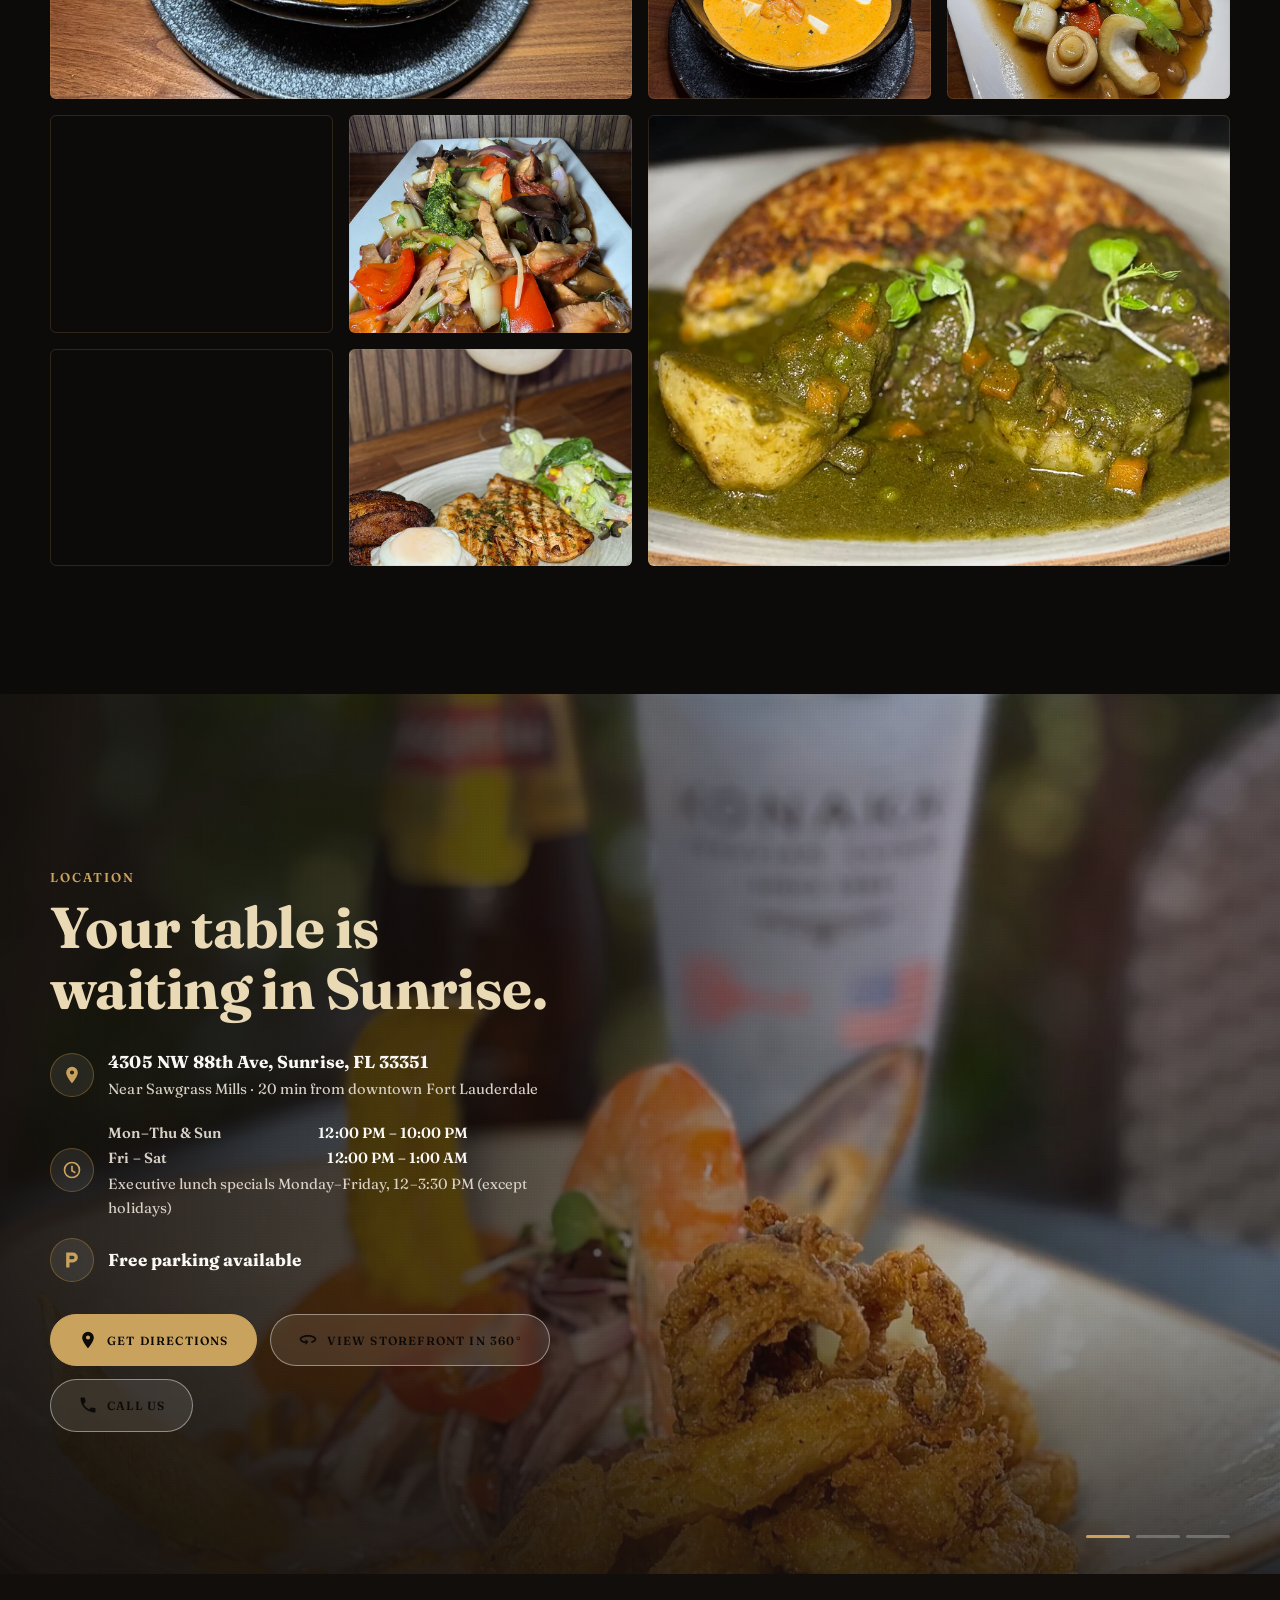
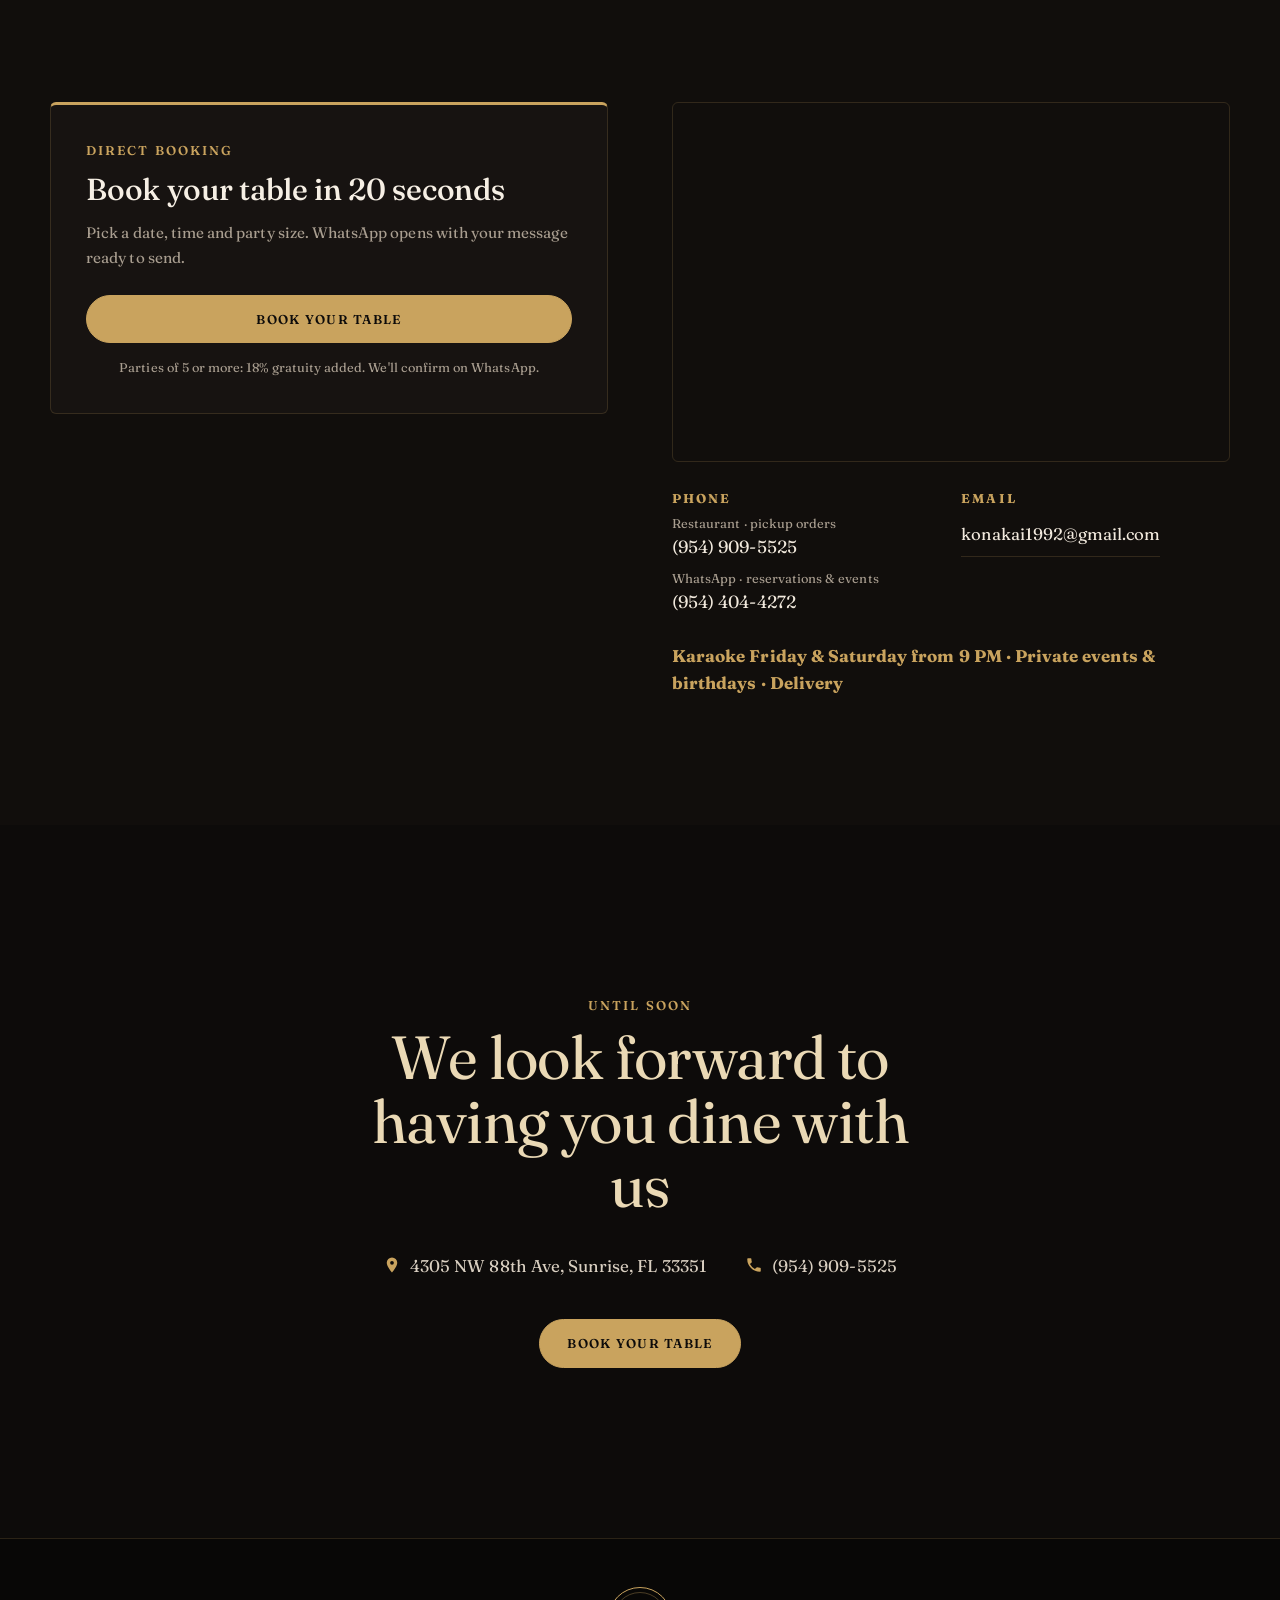
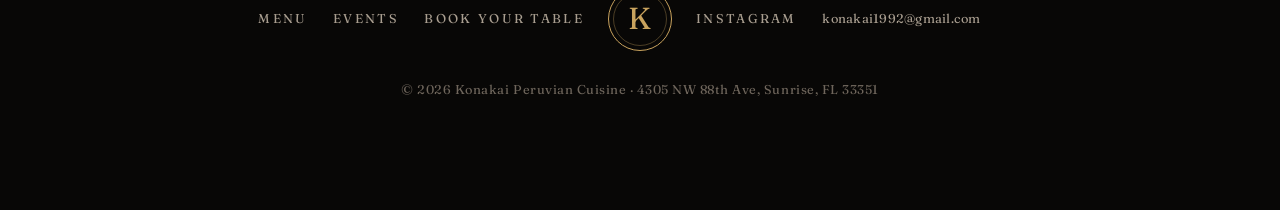
==== commit 72bc87f9: "Textos: 'Creole' pasa a 'traditional dishes'" ====
--- a/index.html
+++ b/index.html
@@ -130,7 +130,7 @@
       <div class="menu-intro-copy">
         <p class="eyebrow" data-i18n="menu.eyebrow">Taste the mood</p>
         <h2 id="menu-title" data-i18n="menu.title">Our Menu</h2>
-        <p data-i18n="menu.lead">Lime-cured ceviches from the coast, Creole classics fired in the wok, our famous Chifa and the flavors of the Amazon. 173 dishes, cooked the way our family has since 1992.</p>
+        <p data-i18n="menu.lead">Lime-cured ceviches from the coast, traditional dishes fired in the wok, our famous Chifa and the flavors of the Amazon. 173 dishes, cooked the way our family has since 1992.</p>
         <div class="hero-ctas">
           <a class="btn btn-ghost js-wa-dep" href="#reserve" data-reserve data-i18n="cta.book">Book your table</a>
           <a class="btn btn-ghost" href="/menu" data-i18n="menu.full">See the full menu</a>
@@ -166,7 +166,7 @@
       <div class="about-copy">
         <p class="eyebrow" data-i18n="about.eyebrow">The Konakai experience</p>
         <h2 id="about-title" data-i18n="about.title">Three decades of Peruvian cooking, one family.</h2>
-        <p data-i18n="about.p1">Konakai has been a family restaurant since 1992. We cook the whole of Peru: lime-cured ceviches from the coast, Creole classics like lomo saltado and ají de gallina, and the Chifa, the Peruvian-Chinese wok cooking that made us famous.</p>
+        <p data-i18n="about.p1">Konakai has been a family restaurant since 1992. We cook the whole of Peru: lime-cured ceviches from the coast, traditional dishes like lomo saltado and ají de gallina, and the Chifa, the Peruvian-Chinese wok cooking that made us famous.</p>
         <p data-i18n="about.p2">Fresh fish, real Peruvian ají and recipes passed down at home. A warm, family room made for birthdays, Sunday lunches and long dinners with friends.</p>
         <ul class="pillars">
           <li><strong data-i18n="pill.1.t">Chifa specialists</strong><span data-i18n="pill.1.p">Fried rice and wok-fired saltados with real smoky flavor.</span></li>
--- a/styles.css
+++ b/styles.css
@@ -901,3 +901,23 @@
 .brand-sub { font-size: .62rem; letter-spacing: .32em; text-transform: uppercase; color: #CFC4B4; font-weight: 500; }
 .h1-brand2 { font-family: var(--font); font-weight: 400; font-size: clamp(1.4rem, 3.6vw, 2.6rem); letter-spacing: .14em; text-transform: uppercase; color: #EAD9B5; margin-top: -.2rem; }
 @media (max-width: 400px) { .brand-name { font-size: 1.2rem; } .brand-sub { font-size: .56rem; letter-spacing: .24em; } }
+
+/* ===== HERO: foto protagonista (texto arriba sobre el fondo desenfocado, plato limpio abajo) ===== */
+.hero { align-items: start; padding: clamp(96px, 13vh, 130px) 0 0; }
+.hero img { filter: none; object-position: center 78%; }
+.hero::after { background: linear-gradient(180deg, rgba(13,11,10,.88) 0%, rgba(13,11,10,.62) 30%, rgba(13,11,10,.18) 52%, rgba(13,11,10,0) 64%, rgba(13,11,10,0) 88%, #0D0B0A 100%); }
+.hero h1 { margin-bottom: .9rem; gap: .35rem; }
+.hero .h1-brand { font-size: clamp(3.2rem, 8.5vw, 6.4rem); }
+.hero .hero-status { margin-bottom: 1.1rem; }
+.hero .rating-pill { margin: 0; }
+.hero-copy { text-shadow: 0 2px 18px rgba(0,0,0,.55); }
+@media (max-width: 640px) {
+  .hero img { object-position: 60% 82%; }
+  .hero::after { background: linear-gradient(180deg, rgba(13,11,10,.9) 0%, rgba(13,11,10,.7) 38%, rgba(13,11,10,.15) 62%, rgba(13,11,10,0) 72%, rgba(13,11,10,0) 90%, #0D0B0A 100%); }
+}
+@media (min-width: 641px) and (max-height: 780px) {
+  .hero { padding-top: 84px; }
+  .hero img { object-position: center 92%; }
+  .hero .h1-brand { font-size: clamp(3rem, 7vw, 5.2rem); }
+  .hero .h1-brand2 { font-size: clamp(1.2rem, 2.6vw, 2rem); }
+}
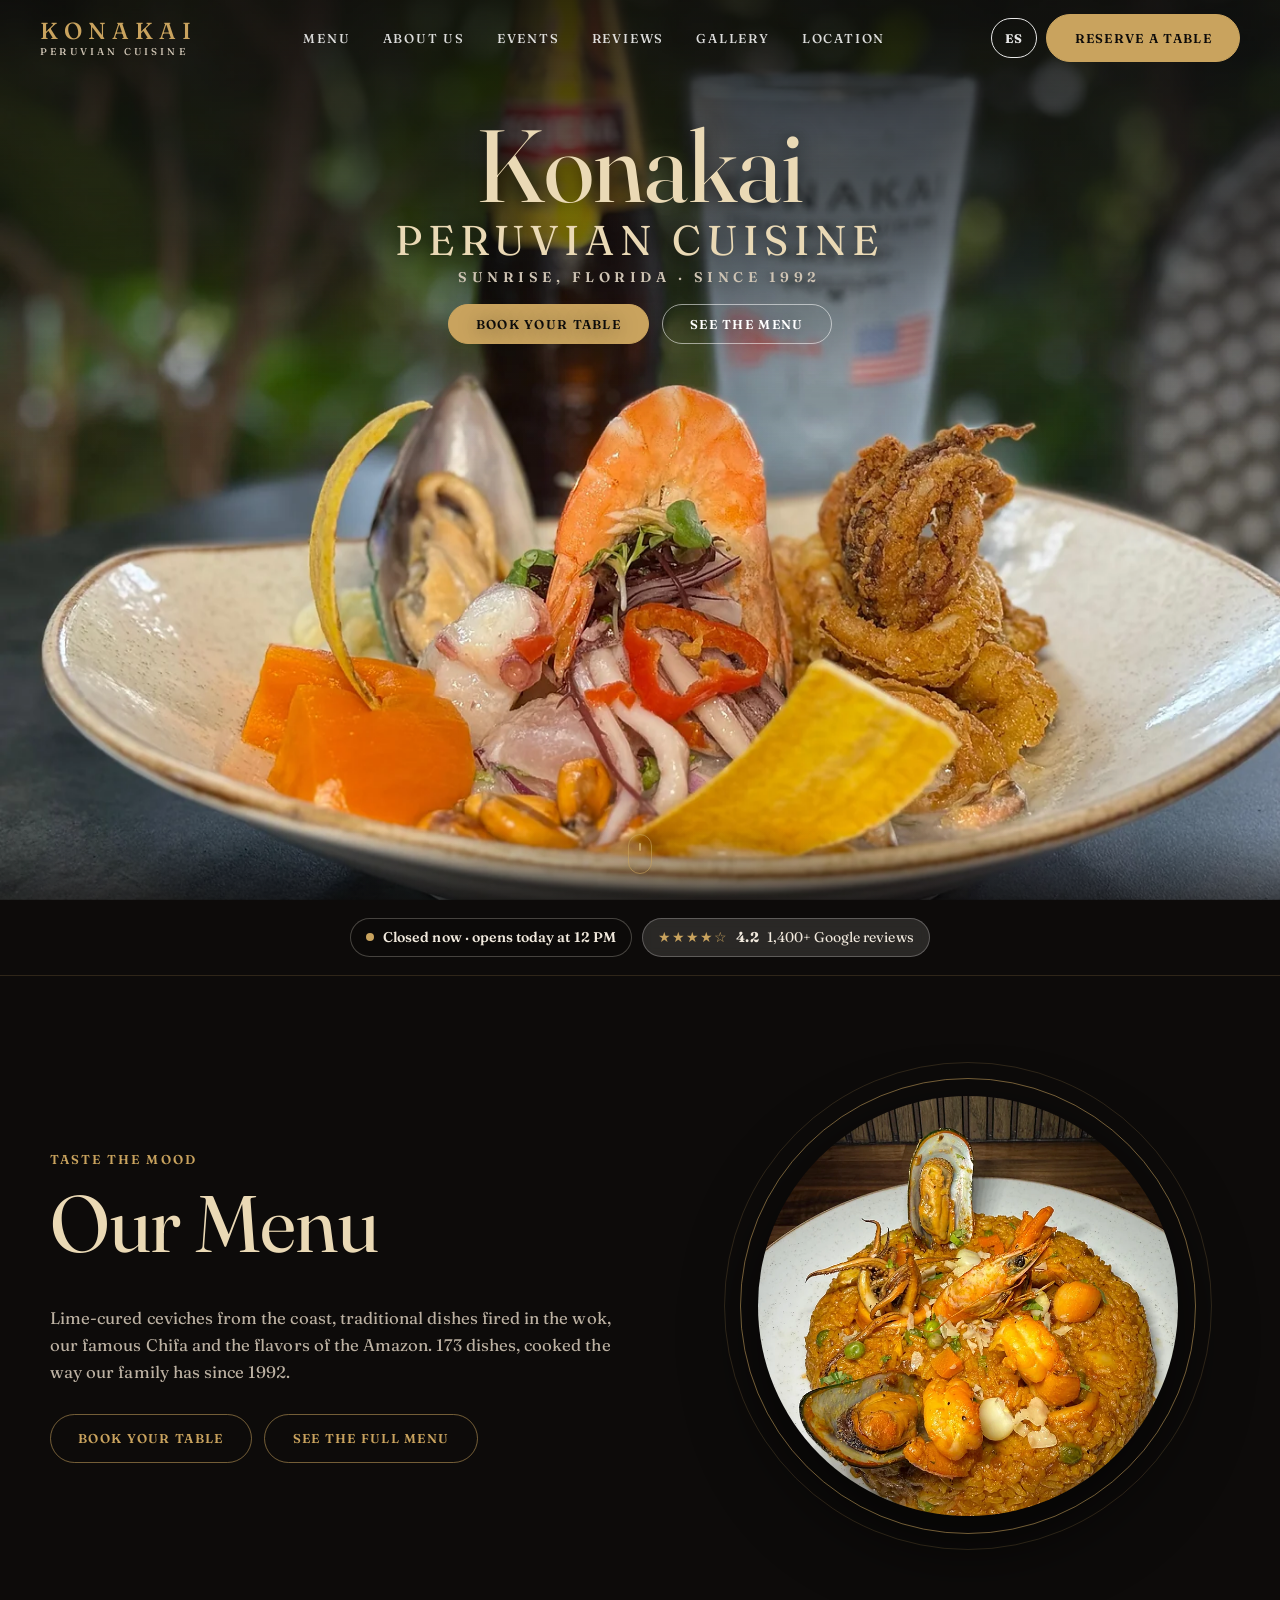
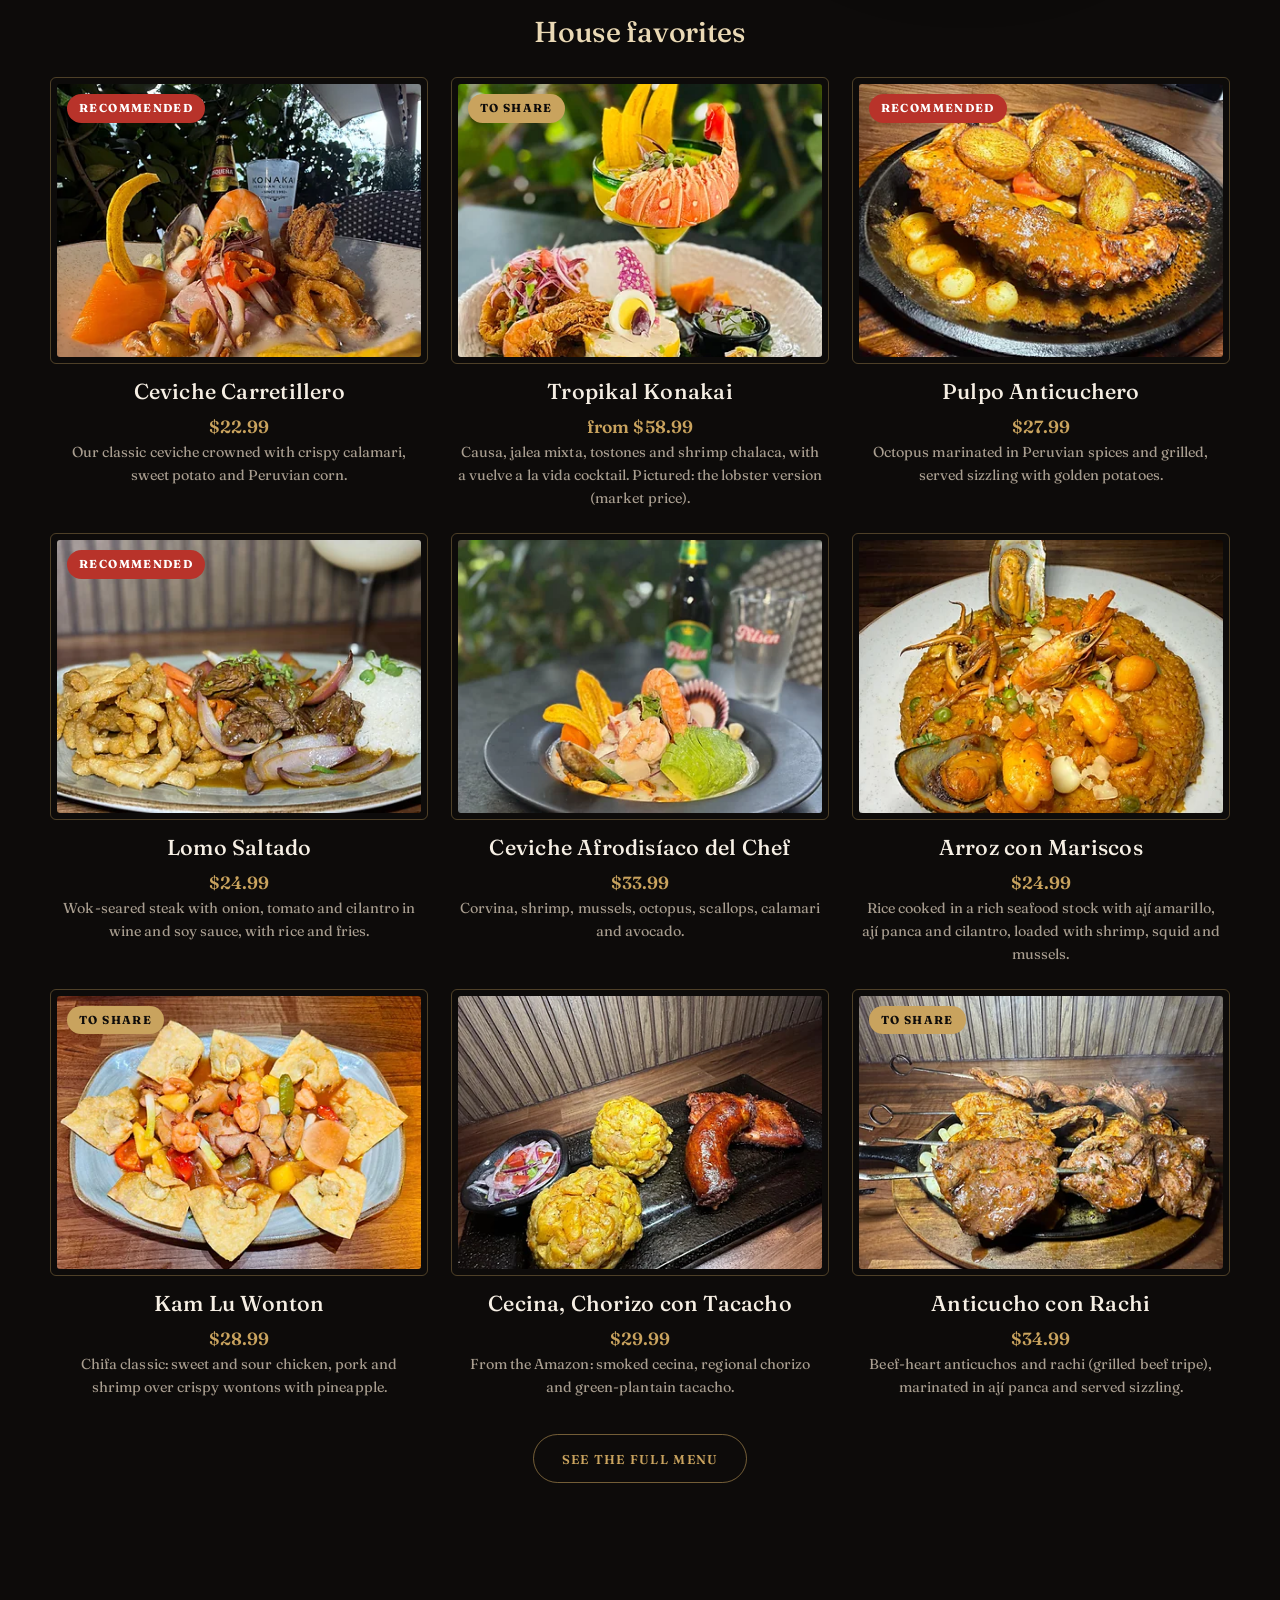
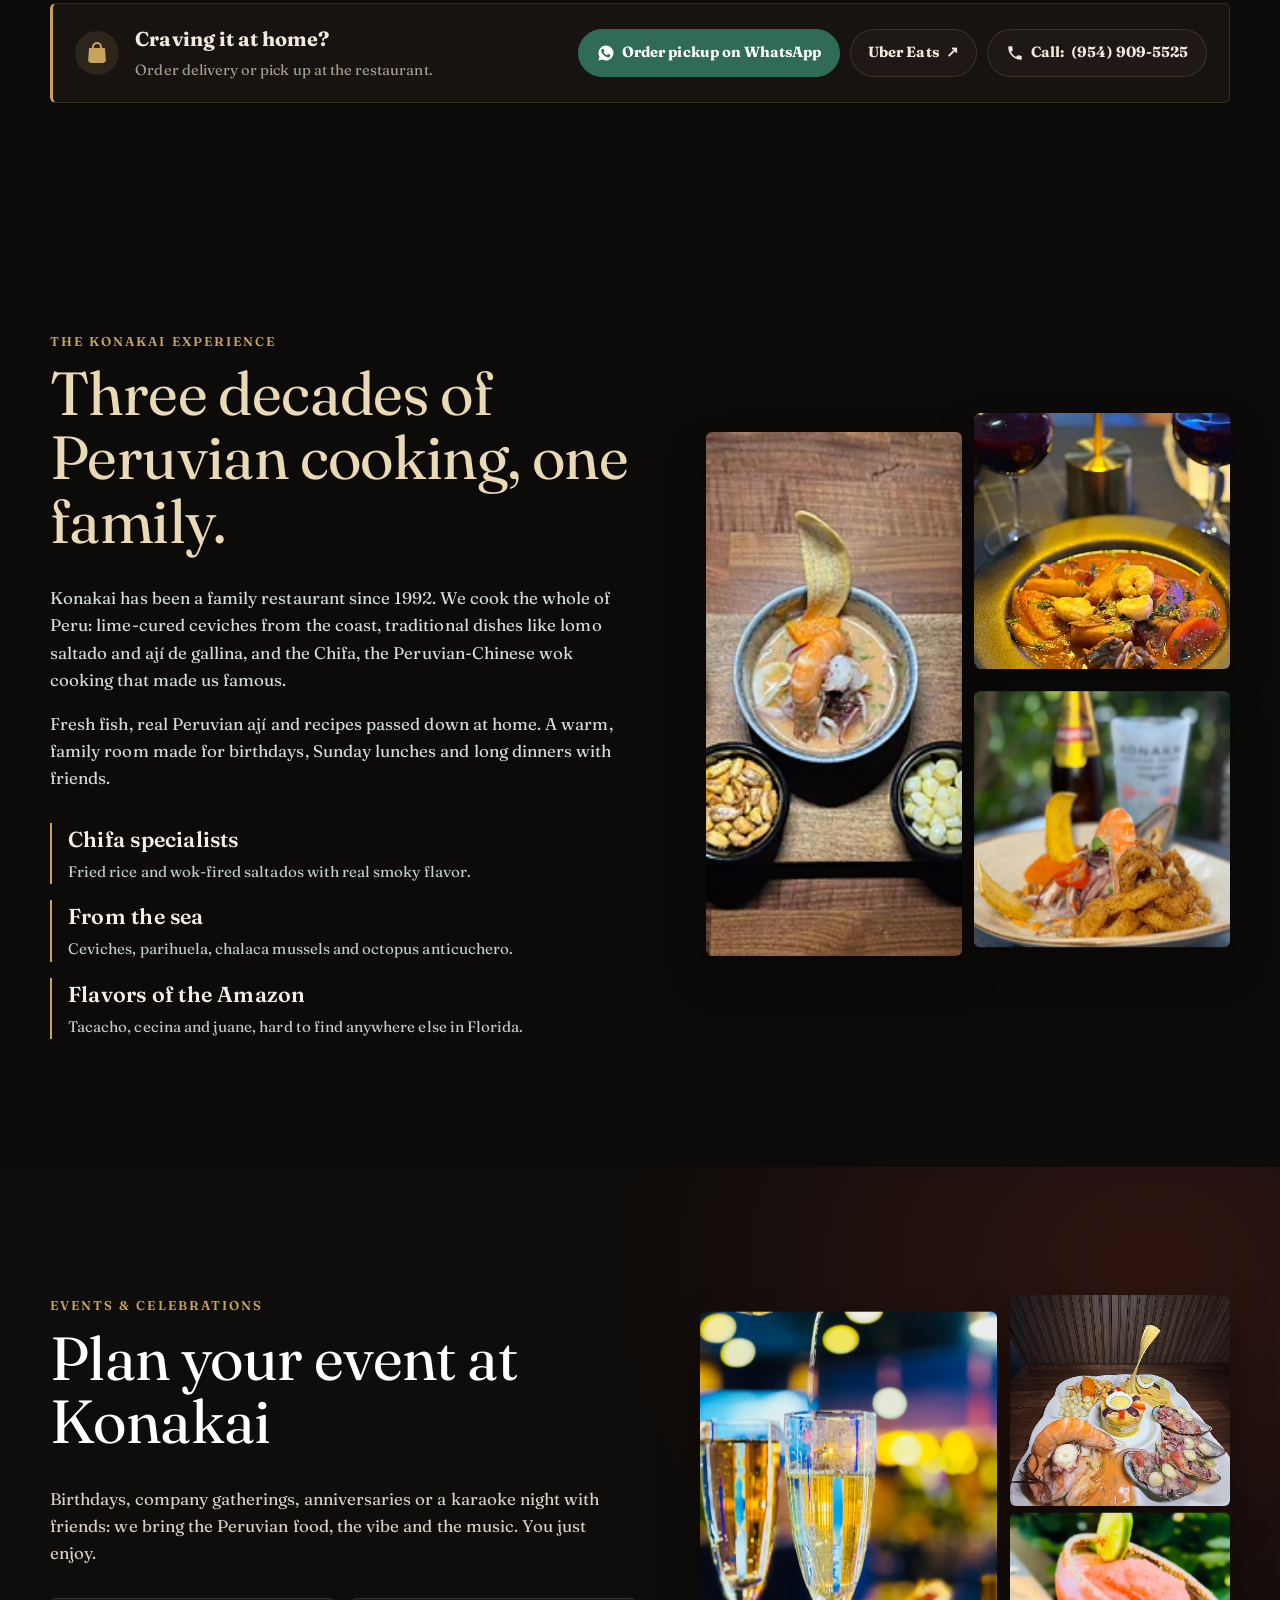
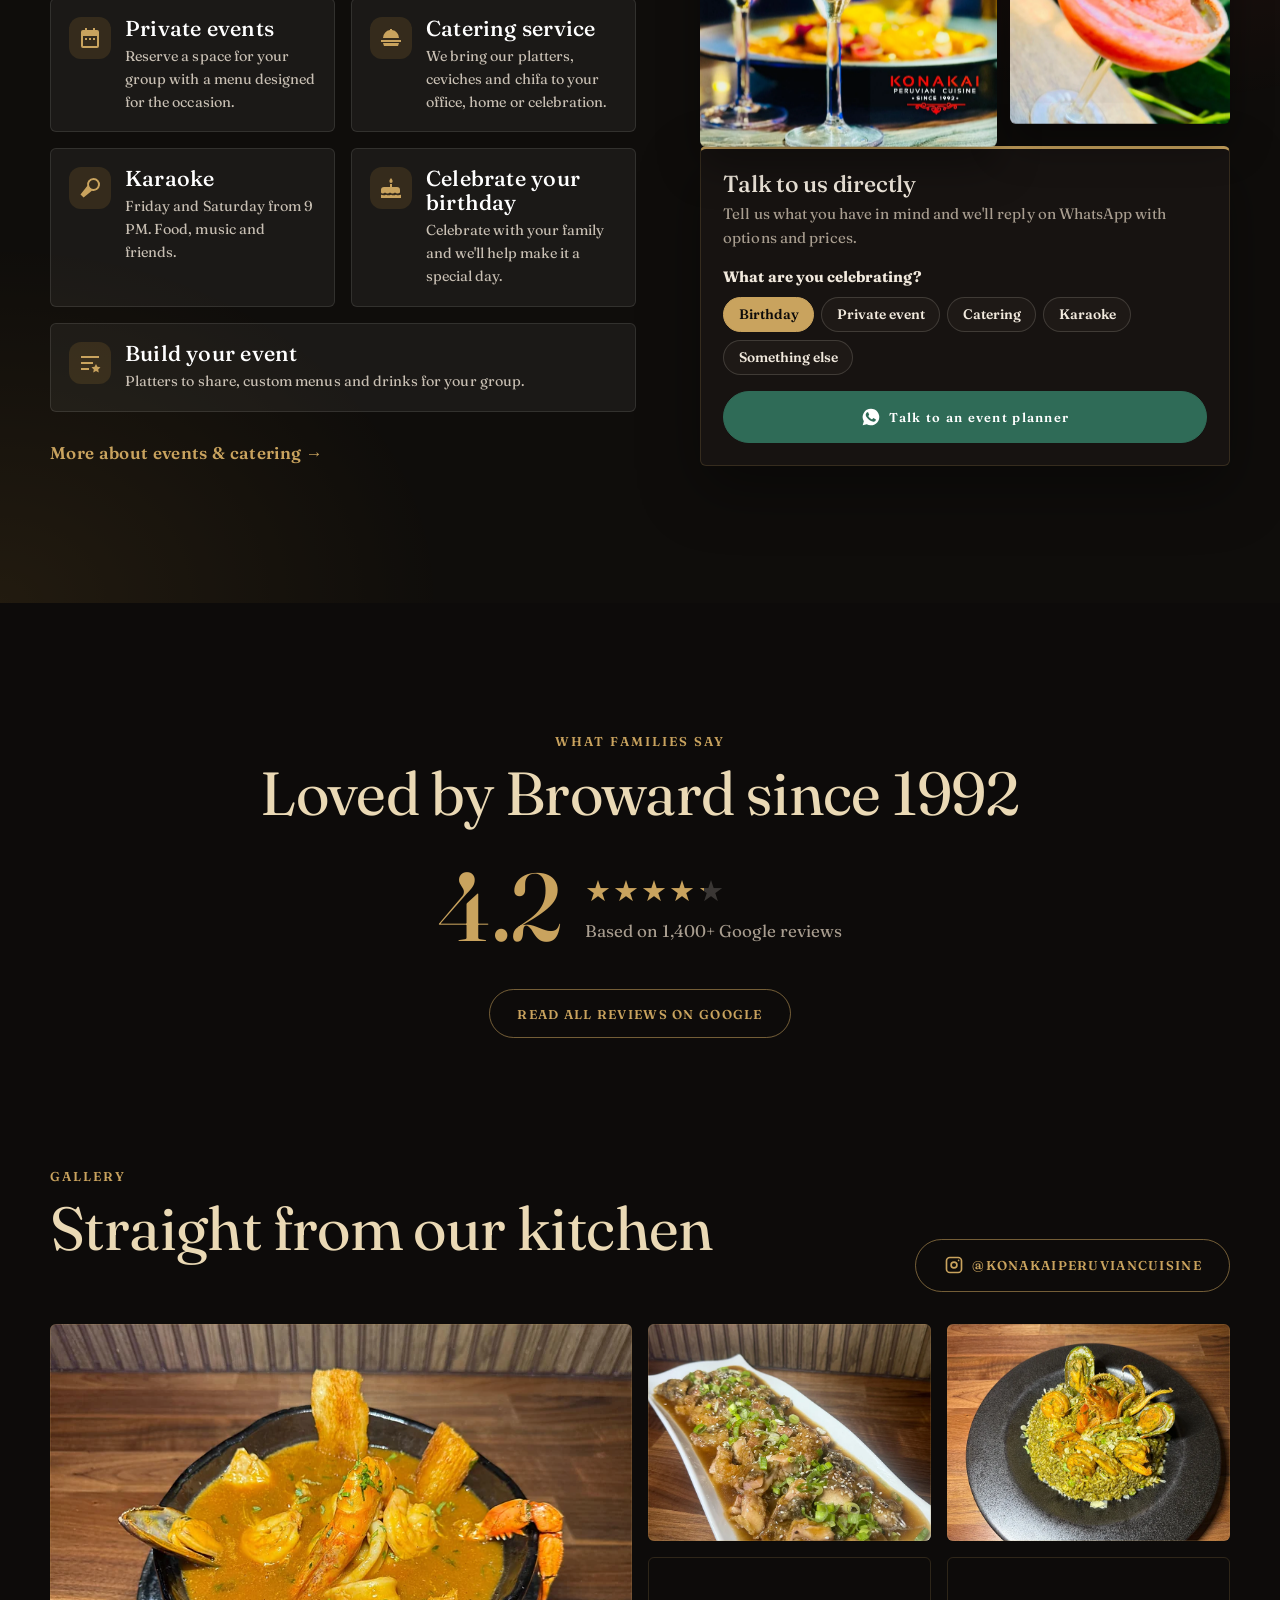
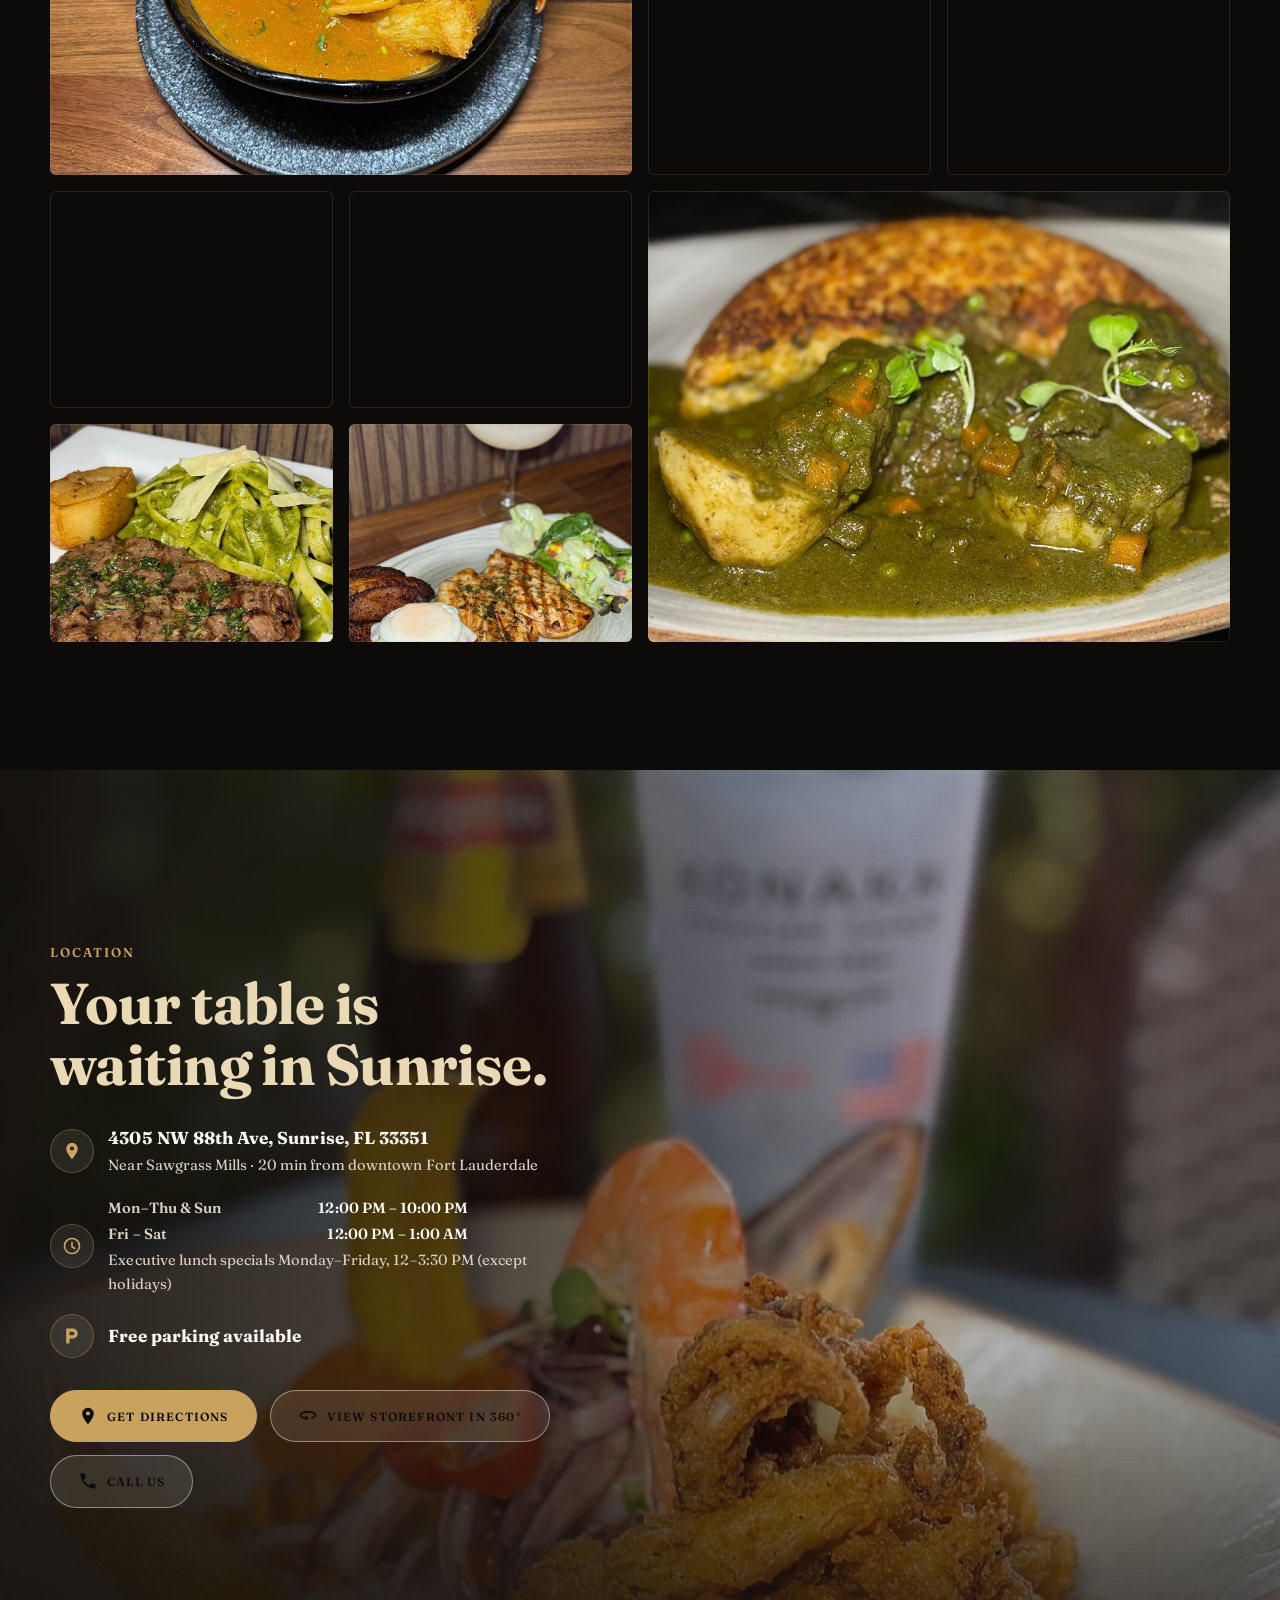
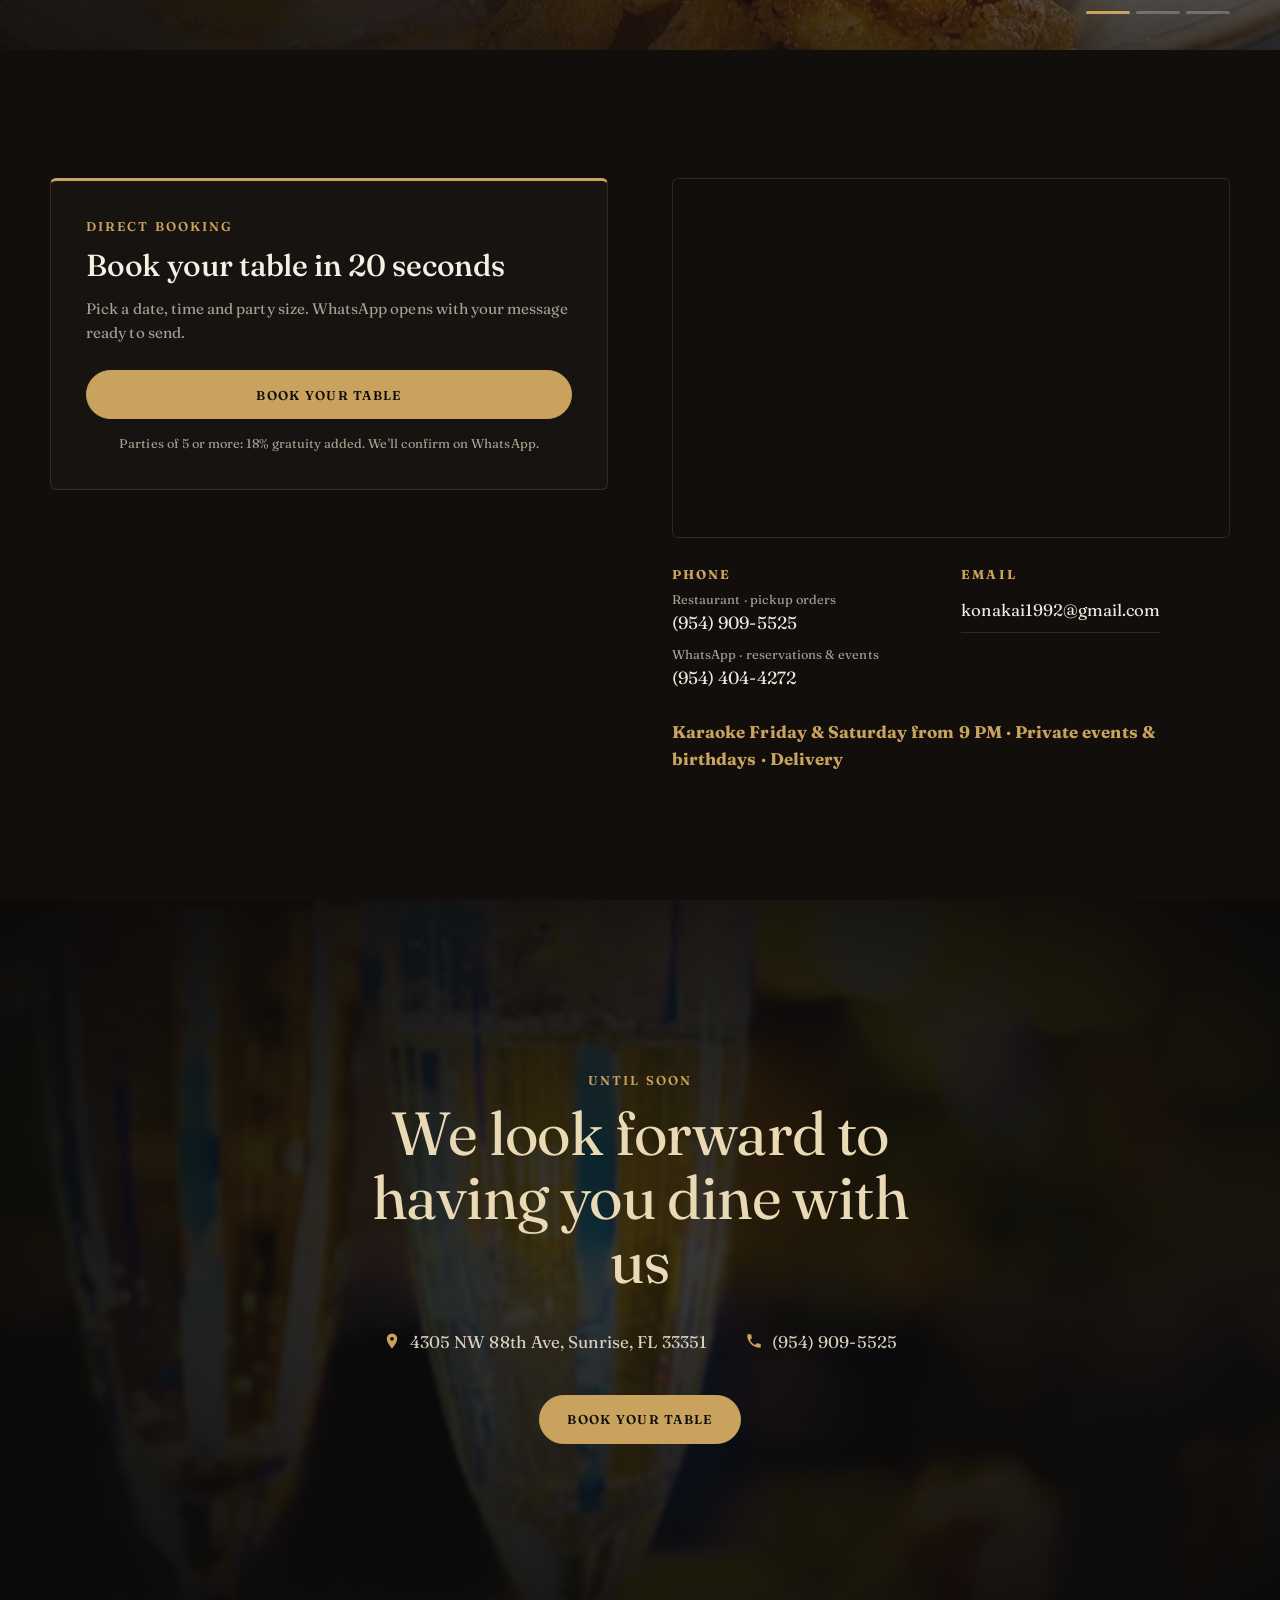
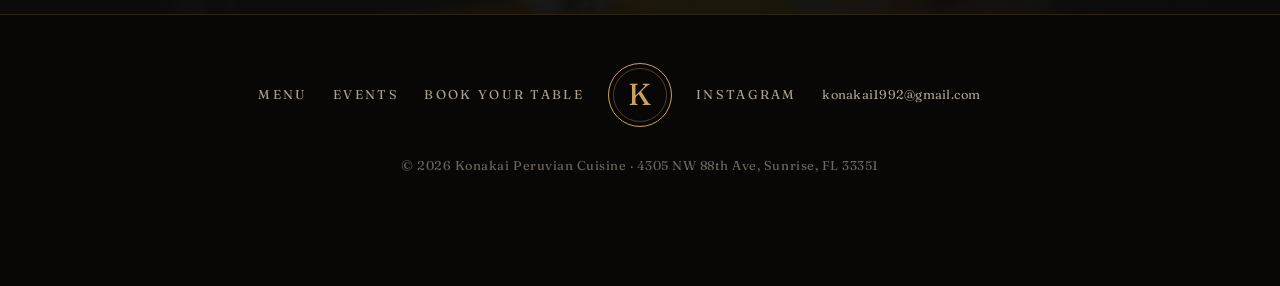
==== commit 320b8113: "Portada: hero solo con nombre y botones; estado y reseñas en franja debajo de la foto" ====
--- a/index.html
+++ b/index.html
@@ -108,14 +108,6 @@
     </picture>
     <div class="hero-copy">
       <h1 id="hero-title"><span class="h1-brand">Konakai</span><span class="h1-brand2">Peruvian Cuisine</span><span class="h1-sub" data-i18n="hero.sub">Sunrise, Florida · since 1992</span></h1>
-      <div class="hero-status">
-        <span class="open-chip js-open-chip" hidden><i aria-hidden="true"></i><span></span></span>
-        <a class="rating-pill" href="#reviews">
-        <span class="stars" aria-hidden="true">★★★★☆</span>
-        <strong>4.2</strong>
-        <span data-i18n="hero.rating">1,400+ Google reviews</span>
-        </a>
-      </div>
       <div class="hero-ctas">
         <a class="btn js-wa-dep" href="#reserve" data-reserve data-i18n="cta.book">Book your table</a>
         <a class="btn btn-ghost" href="#menu" data-i18n="cta.menu">See the menu</a>
@@ -123,6 +115,16 @@
     </div>
     <a class="scroll-cue" href="#menu" aria-label="Scroll"><span></span></a>
   </section>
+  <div class="hero-strip">
+    <div class="hero-status">
+      <span class="open-chip js-open-chip" hidden><i aria-hidden="true"></i><span></span></span>
+      <a class="rating-pill" href="#reviews">
+      <span class="stars" aria-hidden="true">★★★★☆</span>
+      <strong>4.2</strong>
+      <span data-i18n="hero.rating">1,400+ Google reviews</span>
+      </a>
+    </div>
+  </div>
 
   <!-- 3. PLATOS ESTRELLA -->
   <section class="menu wrap" id="menu" aria-labelledby="menu-title">
--- a/styles.css
+++ b/styles.css
@@ -921,3 +921,24 @@
   .hero .h1-brand { font-size: clamp(3rem, 7vw, 5.2rem); }
   .hero .h1-brand2 { font-size: clamp(1.2rem, 2.6vw, 2rem); }
 }
+
+/* ===== HERO limpio: solo nombre + botones sobre la foto; estado y reseñas en una franja debajo ===== */
+.hero .h1-sub { margin-top: .1rem; }
+.hero h1 { margin-bottom: 1.1rem; }
+.hero .hero-ctas .btn { padding-block: .7rem; }
+.hero-strip { background: #0D0B0A; border-bottom: 1px solid rgba(201,163,94,.18); padding: 18px 16px; }
+.hero-strip .hero-status { margin: 0; }
+.hero-strip .rating-pill { margin: 0; }
+.hero::after { background: linear-gradient(180deg, rgba(13,11,10,.85) 0%, rgba(13,11,10,.55) 26%, rgba(13,11,10,.12) 42%, rgba(13,11,10,0) 52%, rgba(13,11,10,0) 92%, rgba(13,11,10,.6) 100%); }
+.hero img { object-position: center 88%; }
+@media (max-width: 640px) {
+  .hero img { object-position: 60% 92%; }
+  .hero::after { background: linear-gradient(180deg, rgba(13,11,10,.88) 0%, rgba(13,11,10,.6) 30%, rgba(13,11,10,.1) 48%, rgba(13,11,10,0) 58%, rgba(13,11,10,0) 92%, rgba(13,11,10,.6) 100%); }
+}
+@media (min-width: 641px) and (max-height: 780px) { .hero img { object-position: center 100%; } }
+@media (min-width: 641px) and (max-height: 780px) {
+  .hero { padding-top: 72px; }
+  .hero .h1-brand { font-size: clamp(2.8rem, 5.6vw, 4.2rem); }
+  .hero .h1-brand2 { font-size: clamp(1.1rem, 2vw, 1.6rem); }
+  .hero h1 { gap: .2rem; margin-bottom: .8rem; }
+}
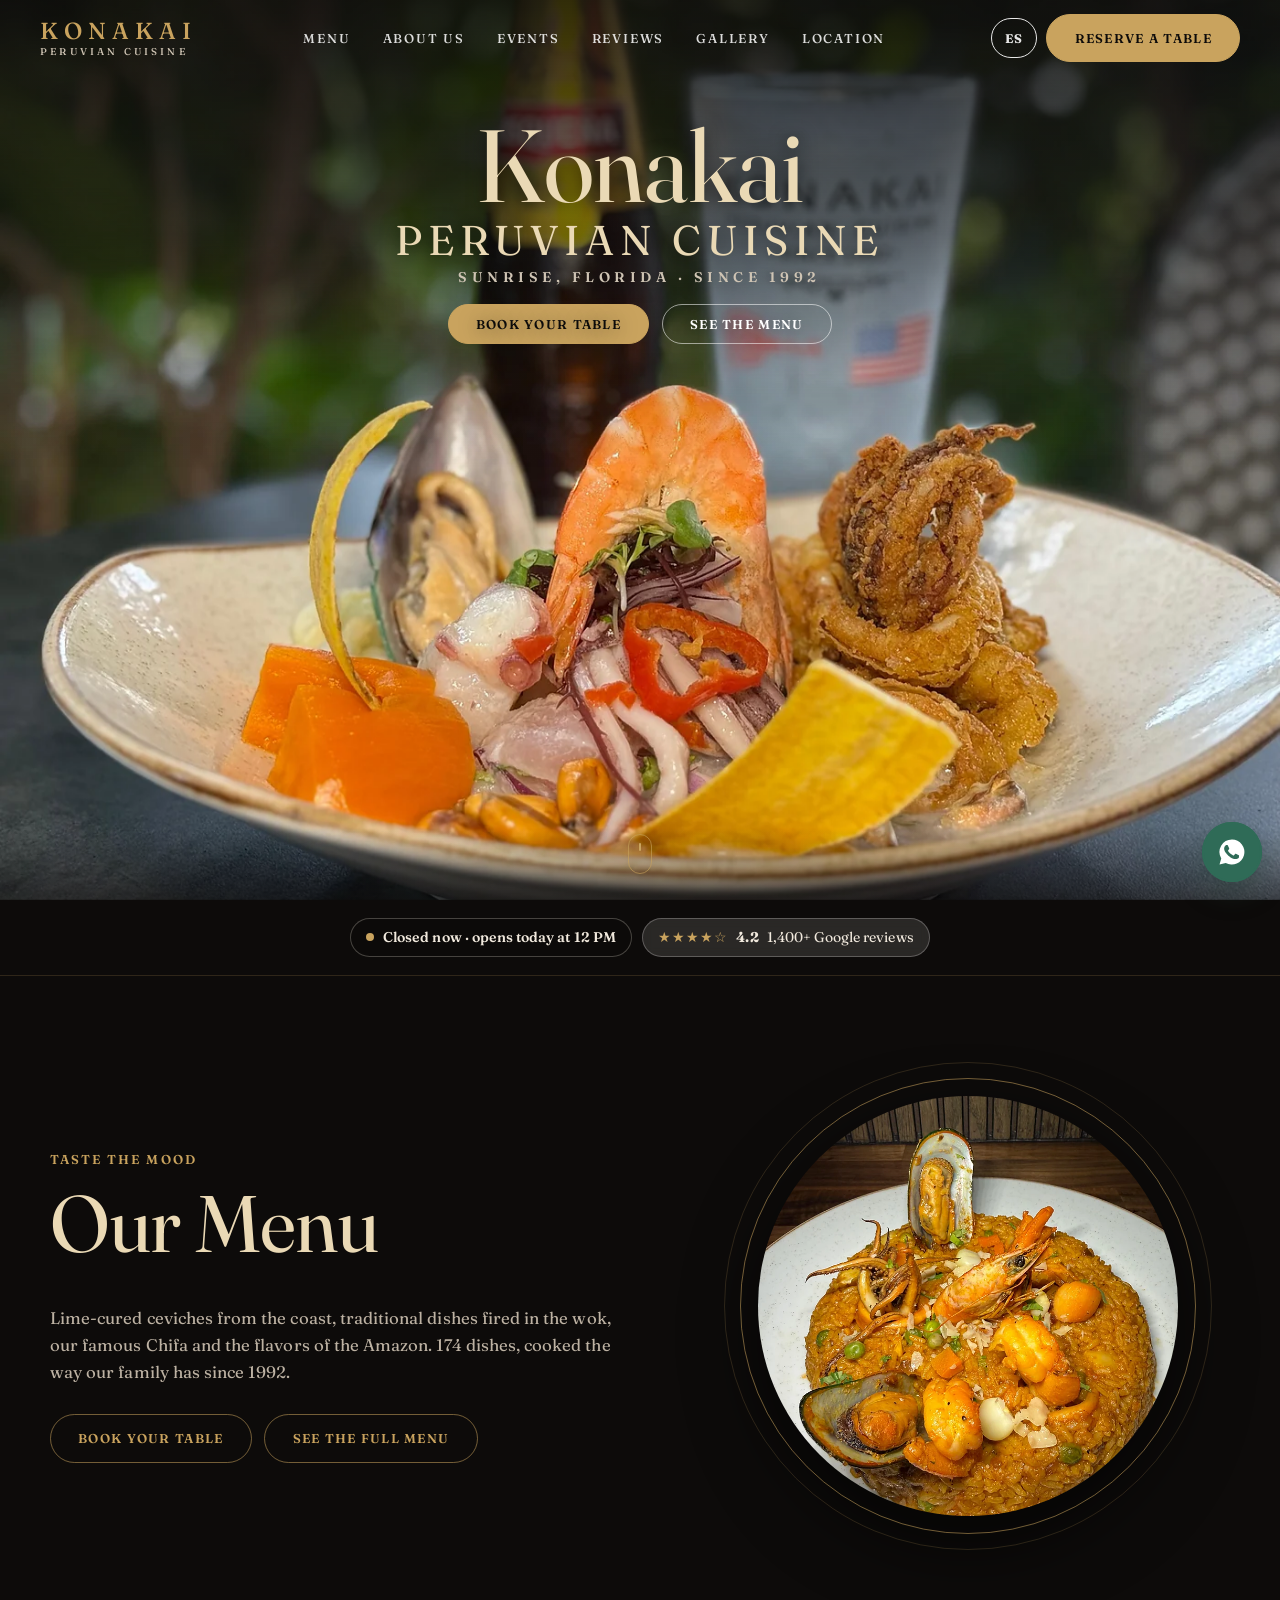
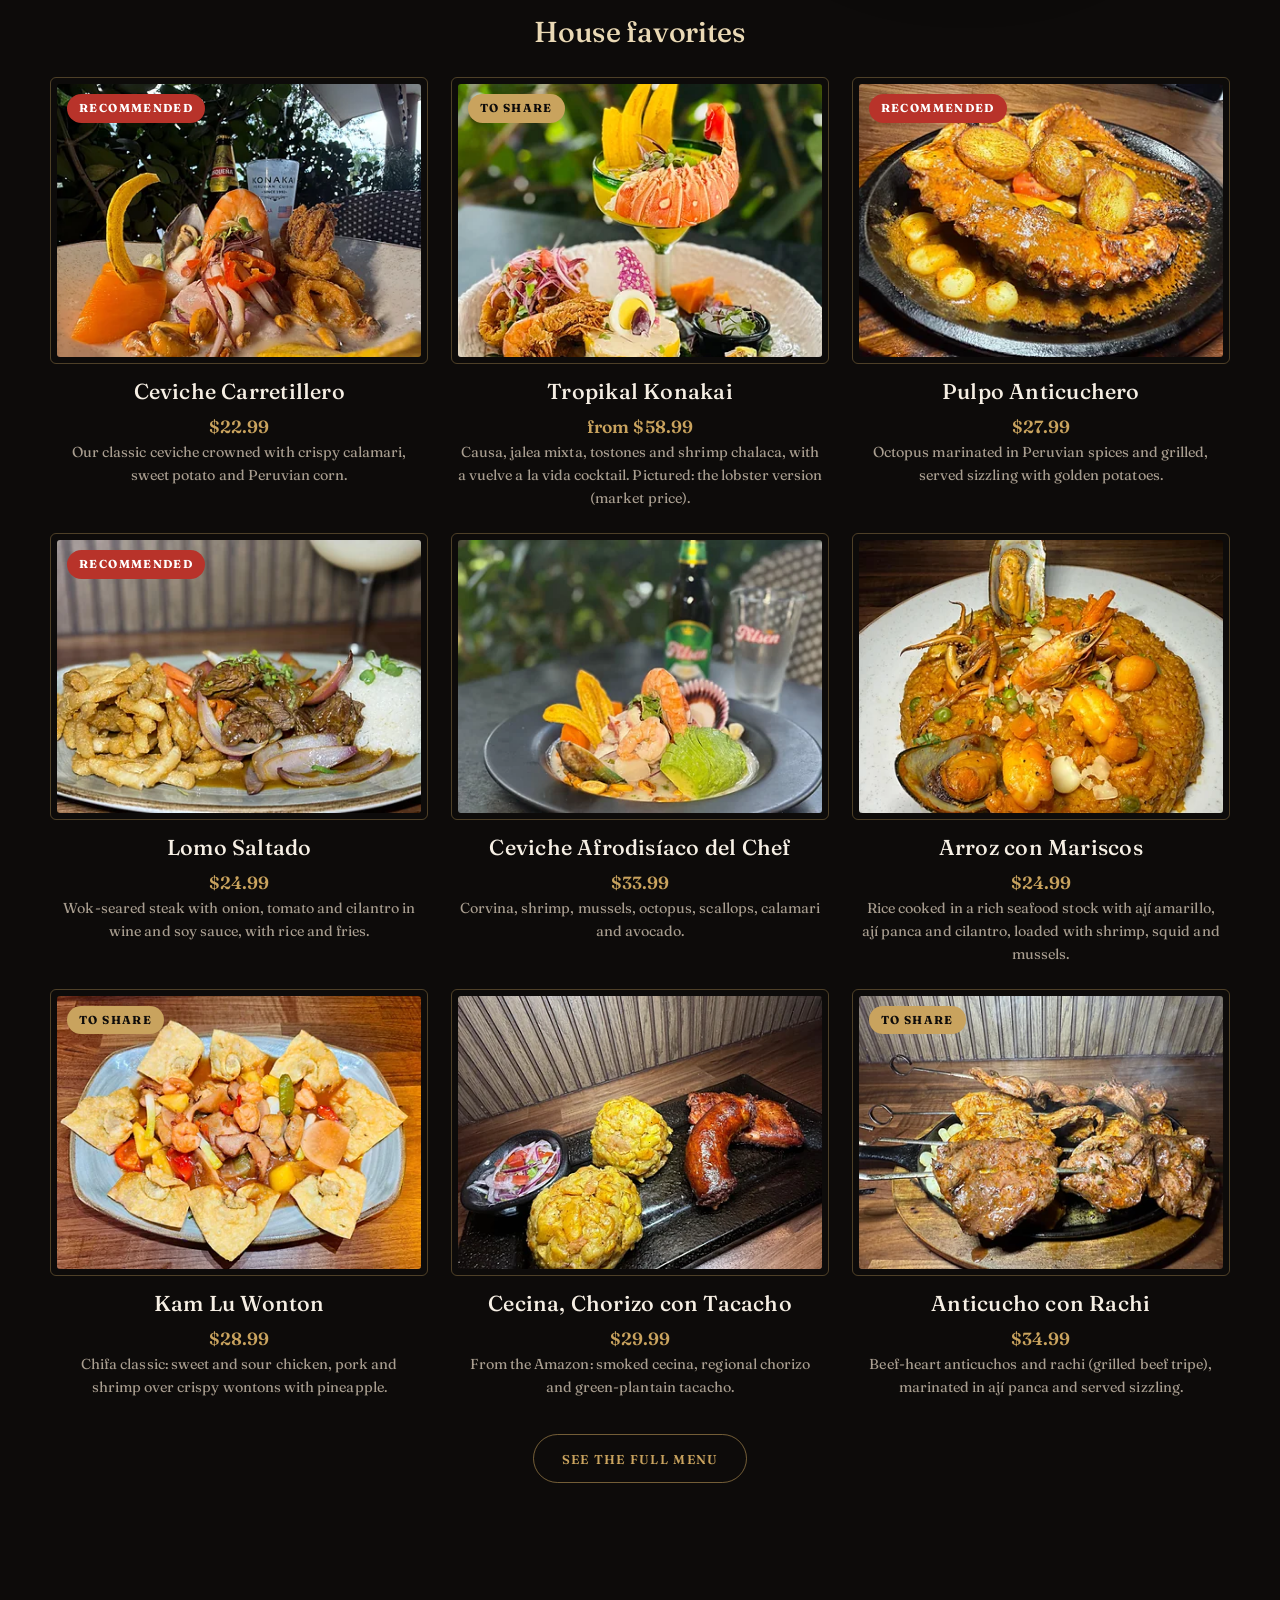
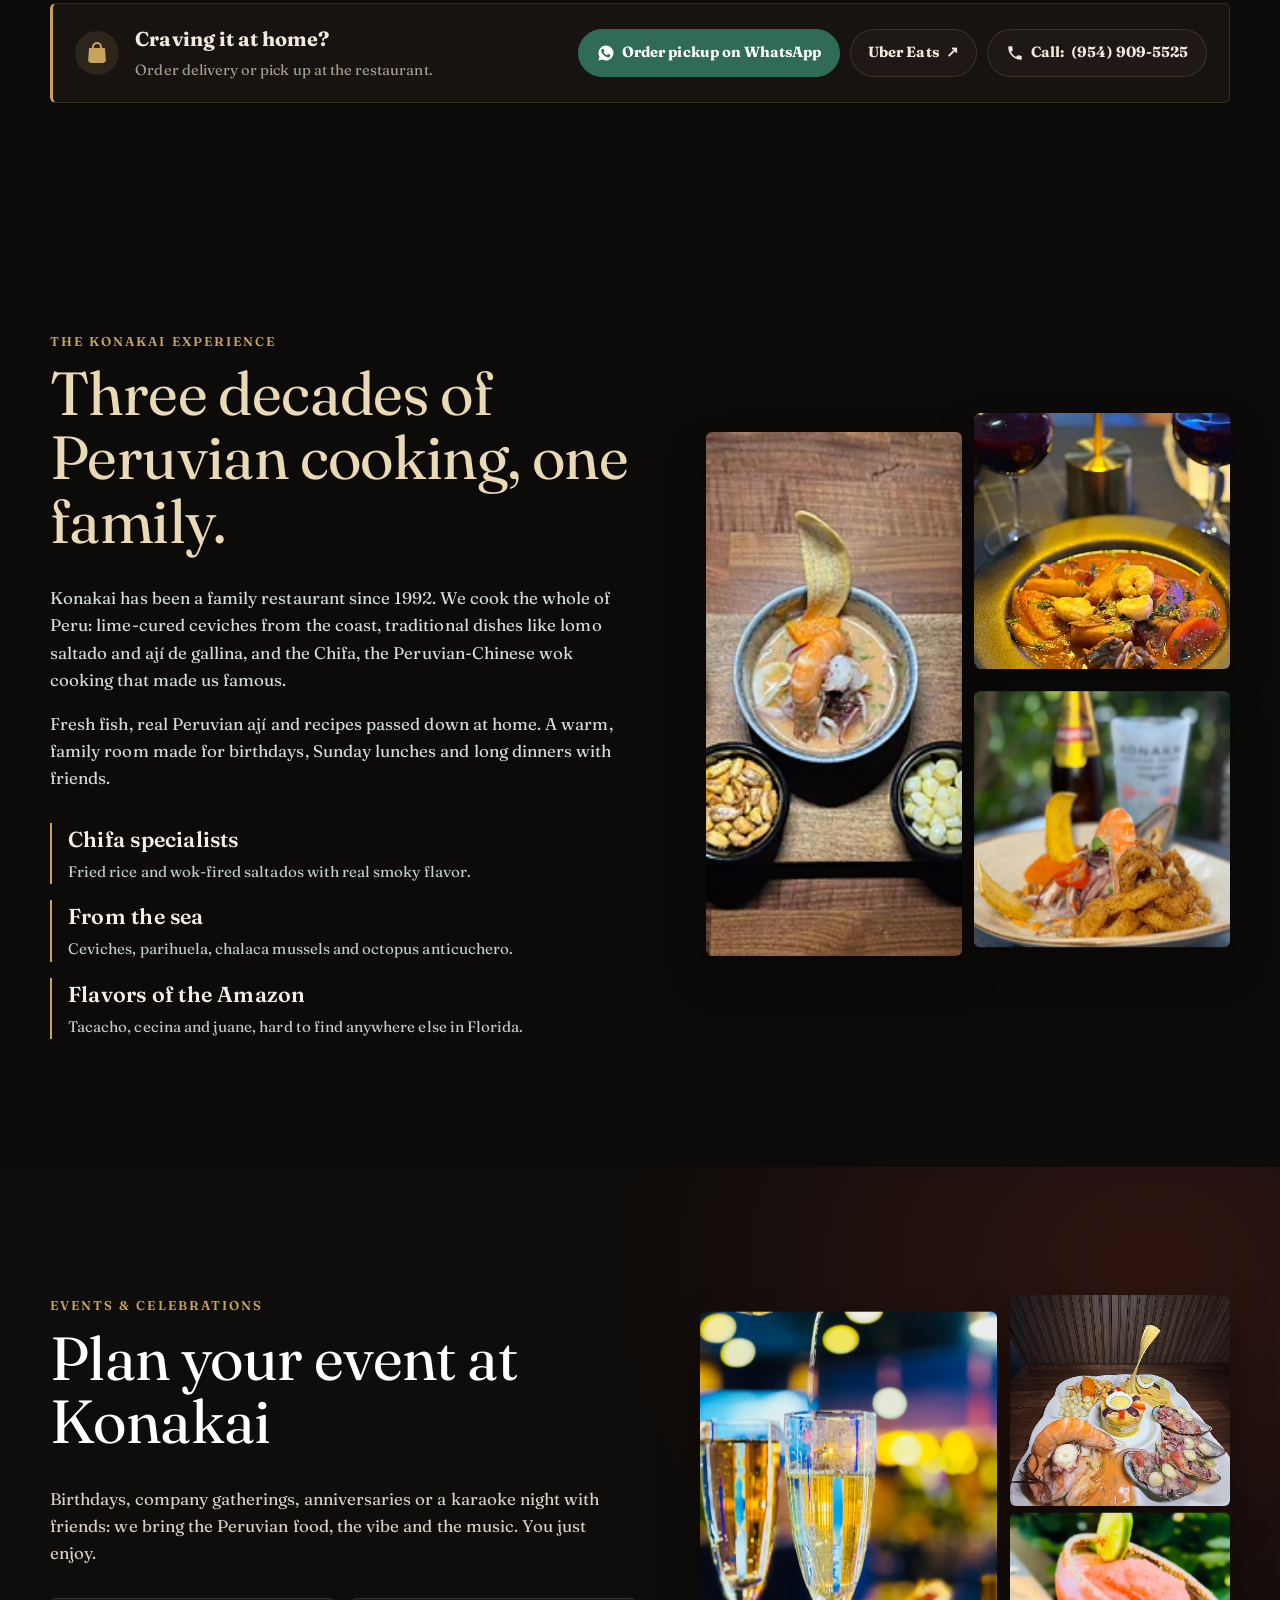
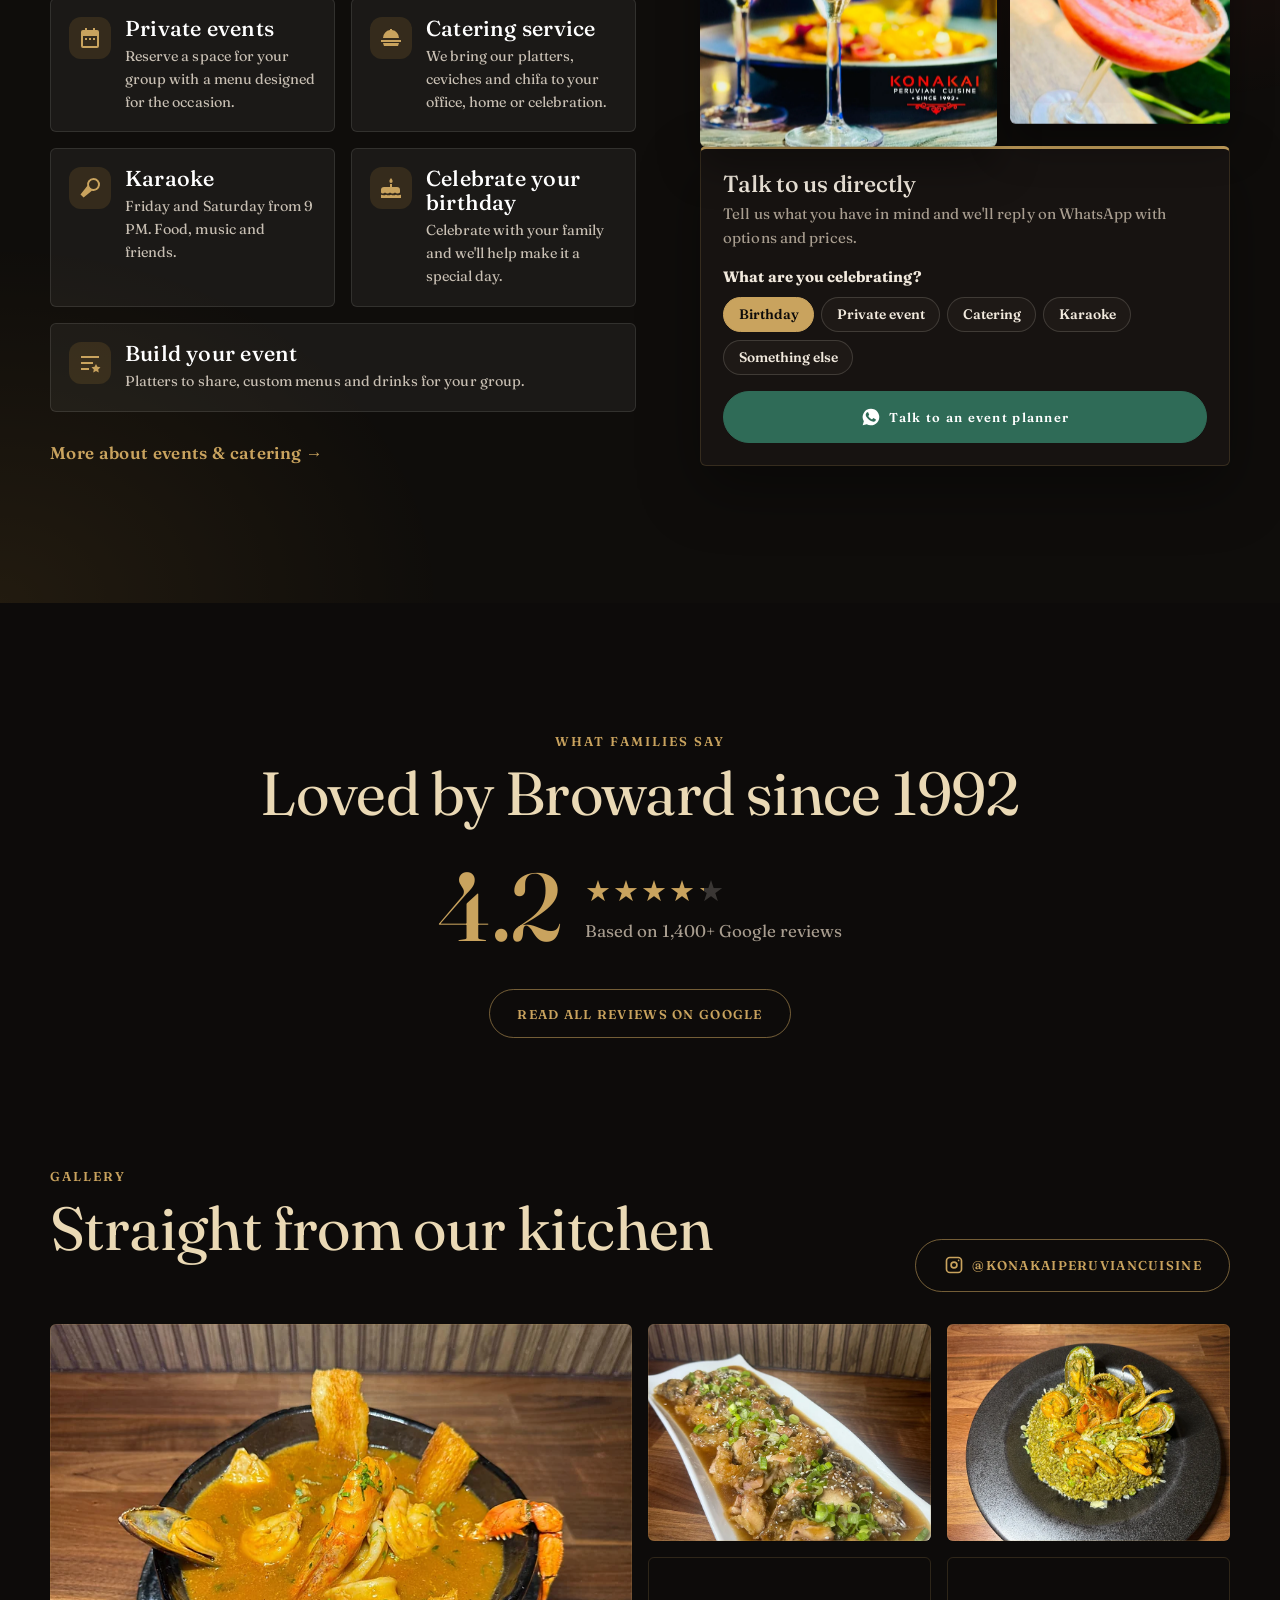
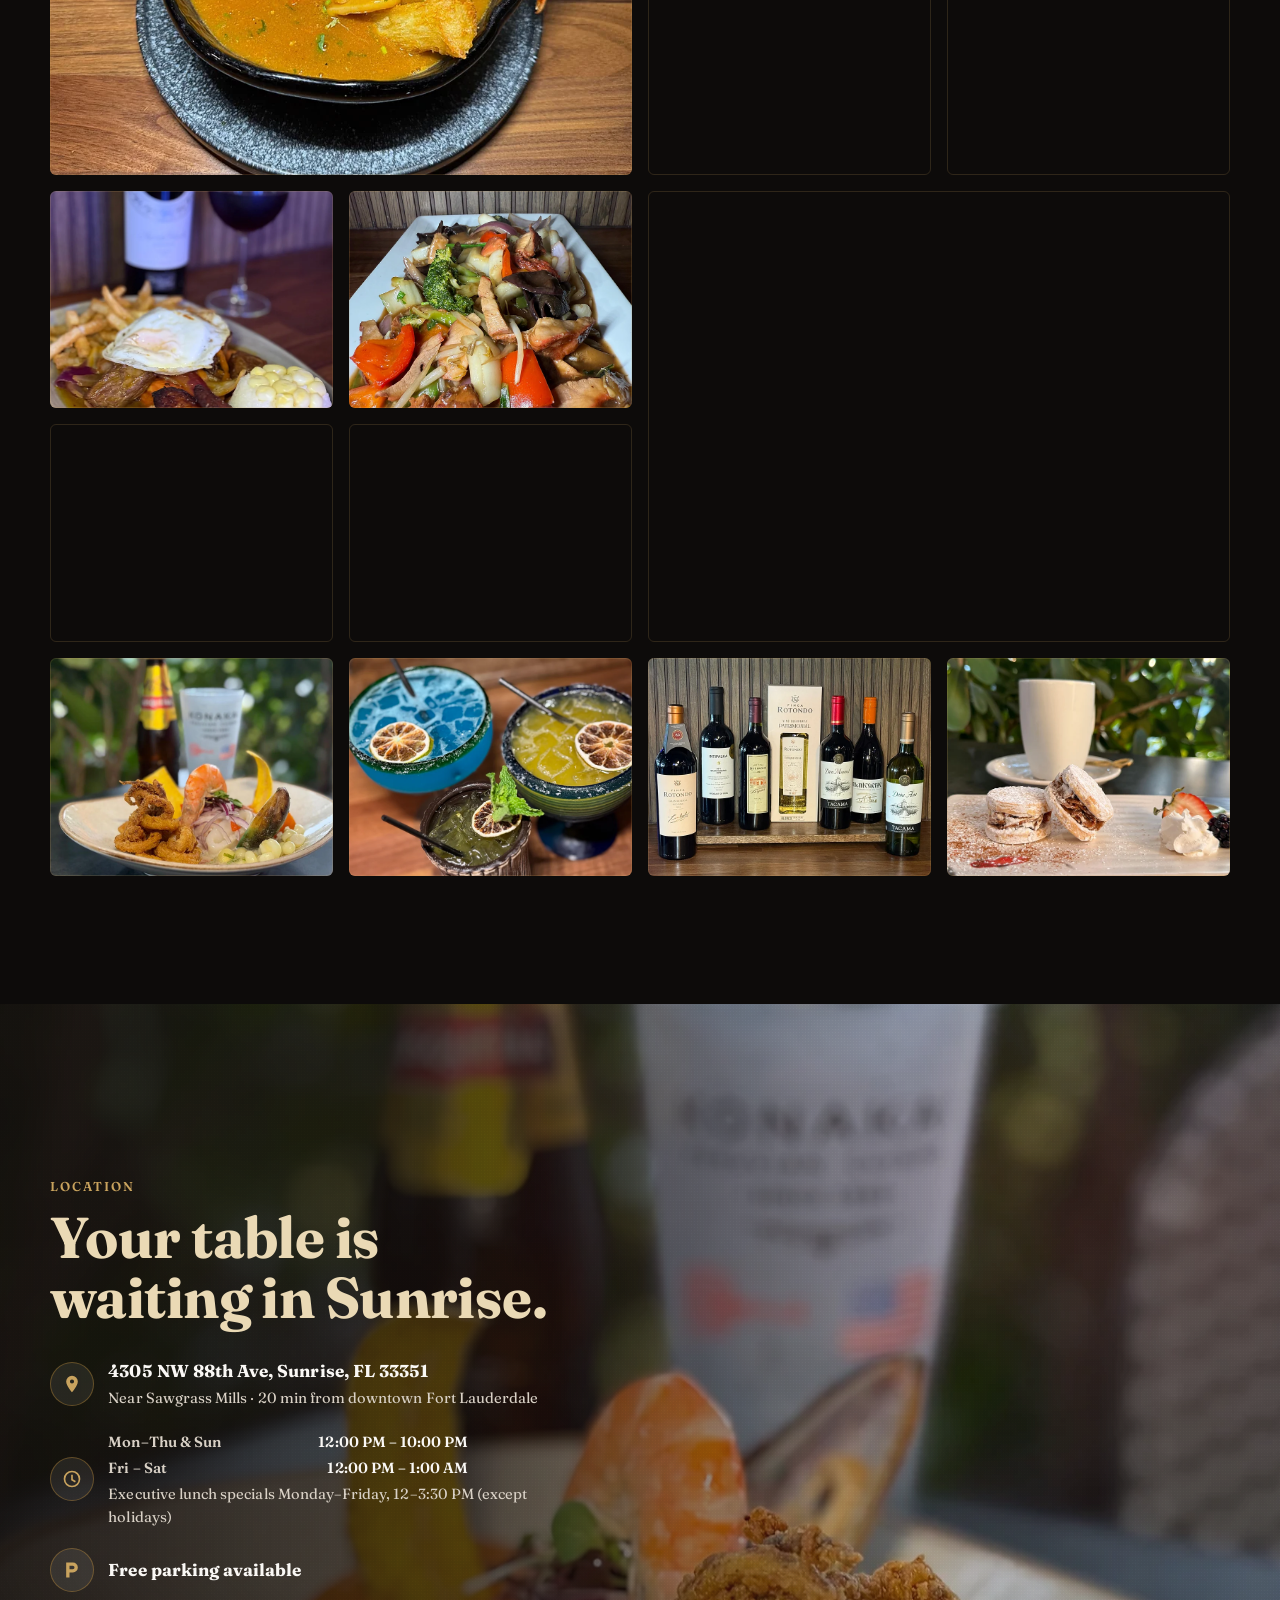
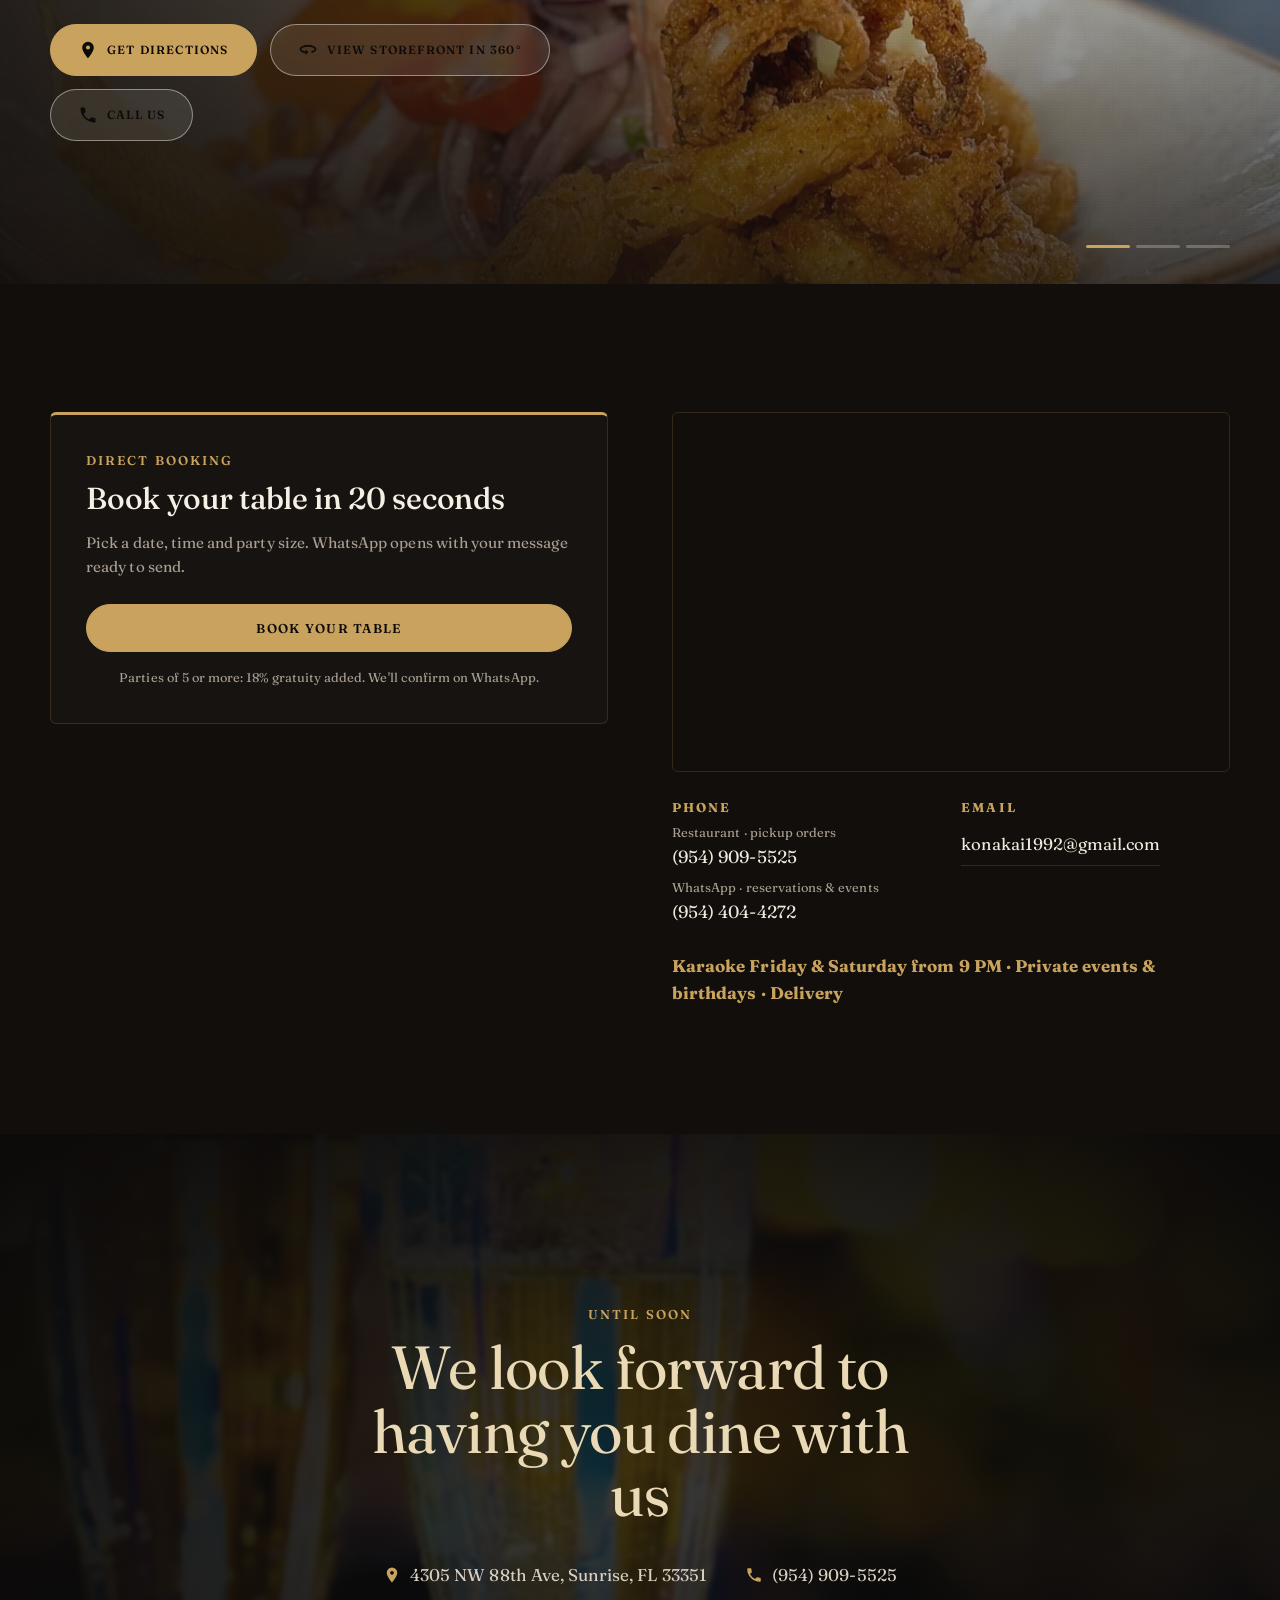
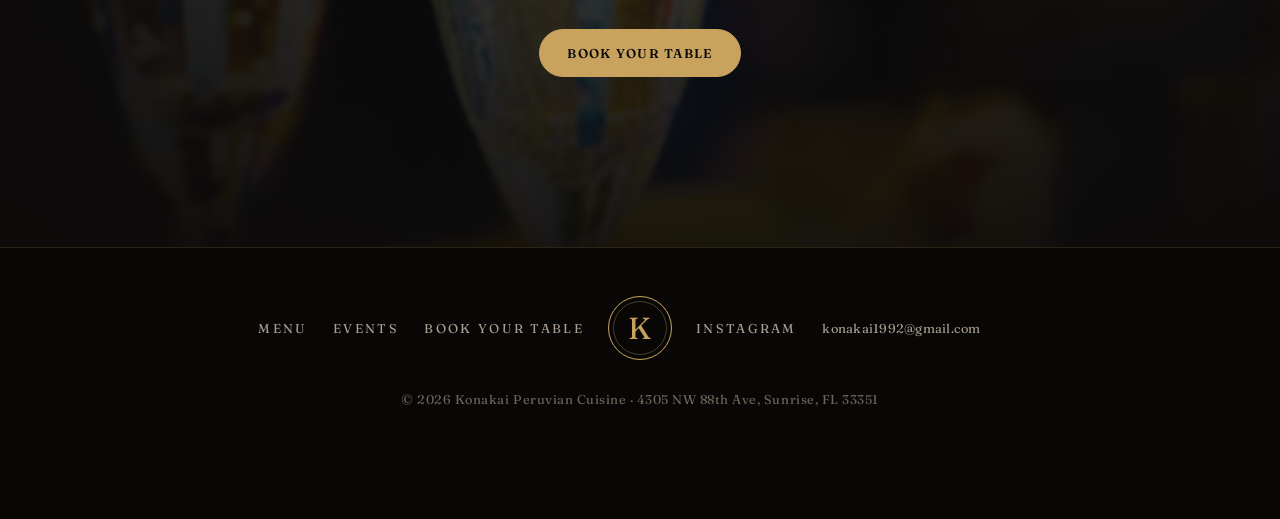
==== commit b3eed653: "Textos: 174 platos" ====
--- a/index.html
+++ b/index.html
@@ -132,7 +132,7 @@
       <div class="menu-intro-copy">
         <p class="eyebrow" data-i18n="menu.eyebrow">Taste the mood</p>
         <h2 id="menu-title" data-i18n="menu.title">Our Menu</h2>
-        <p data-i18n="menu.lead">Lime-cured ceviches from the coast, traditional dishes fired in the wok, our famous Chifa and the flavors of the Amazon. 173 dishes, cooked the way our family has since 1992.</p>
+        <p data-i18n="menu.lead">Lime-cured ceviches from the coast, traditional dishes fired in the wok, our famous Chifa and the flavors of the Amazon. 174 dishes, cooked the way our family has since 1992.</p>
         <div class="hero-ctas">
           <a class="btn btn-ghost js-wa-dep" href="#reserve" data-reserve data-i18n="cta.book">Book your table</a>
           <a class="btn btn-ghost" href="/menu" data-i18n="menu.full">See the full menu</a>
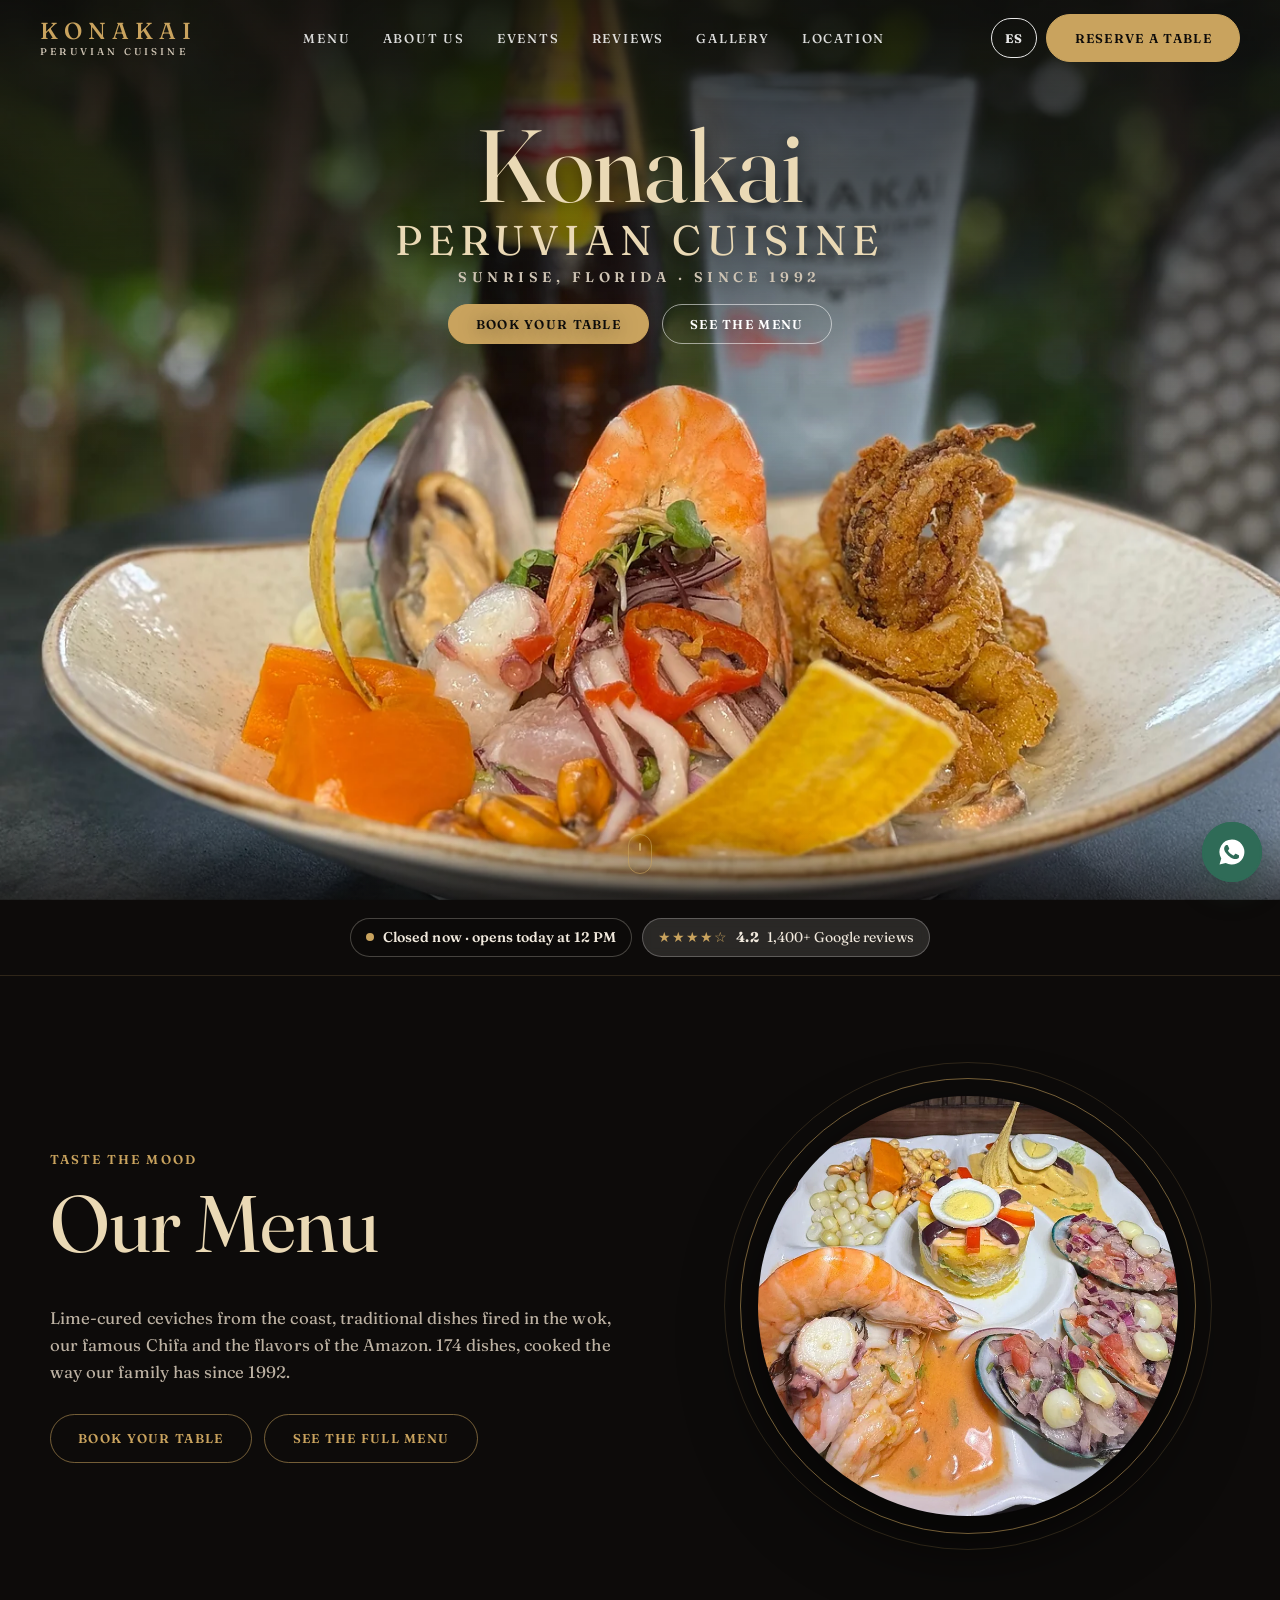
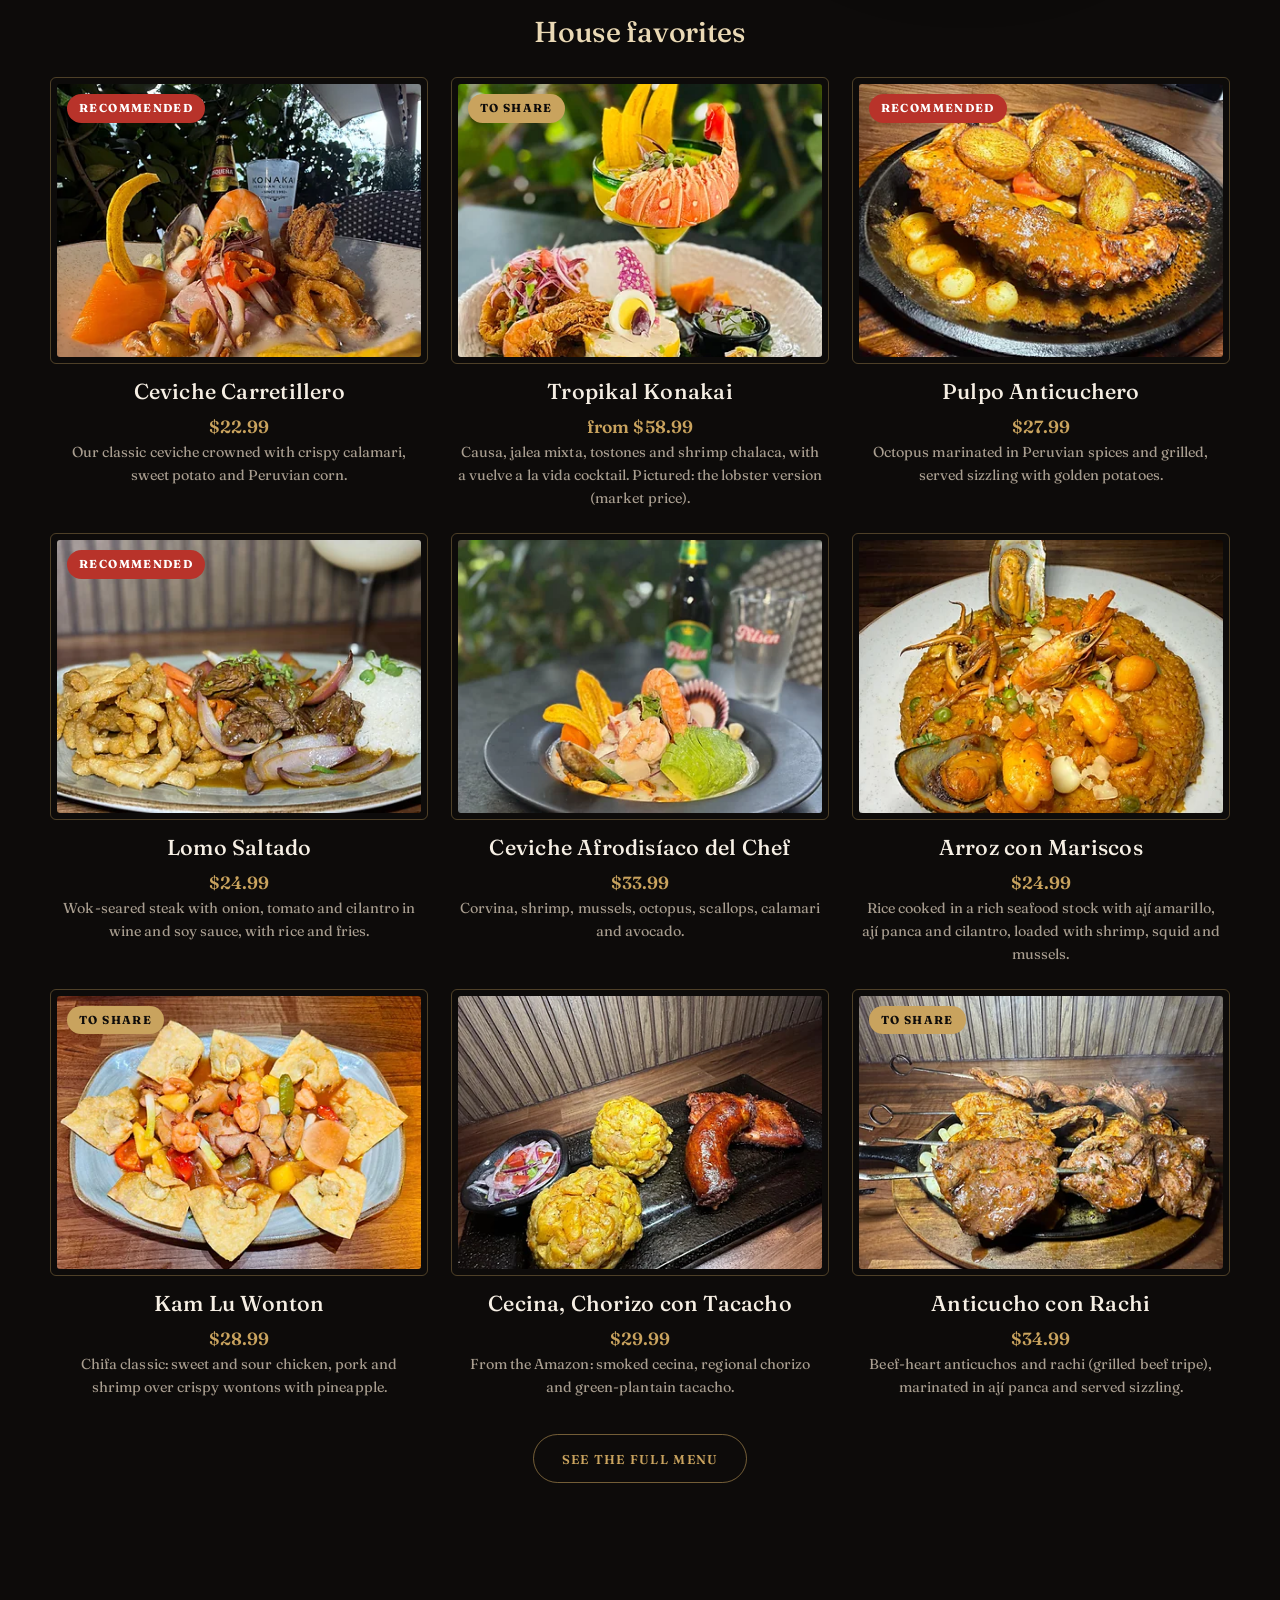
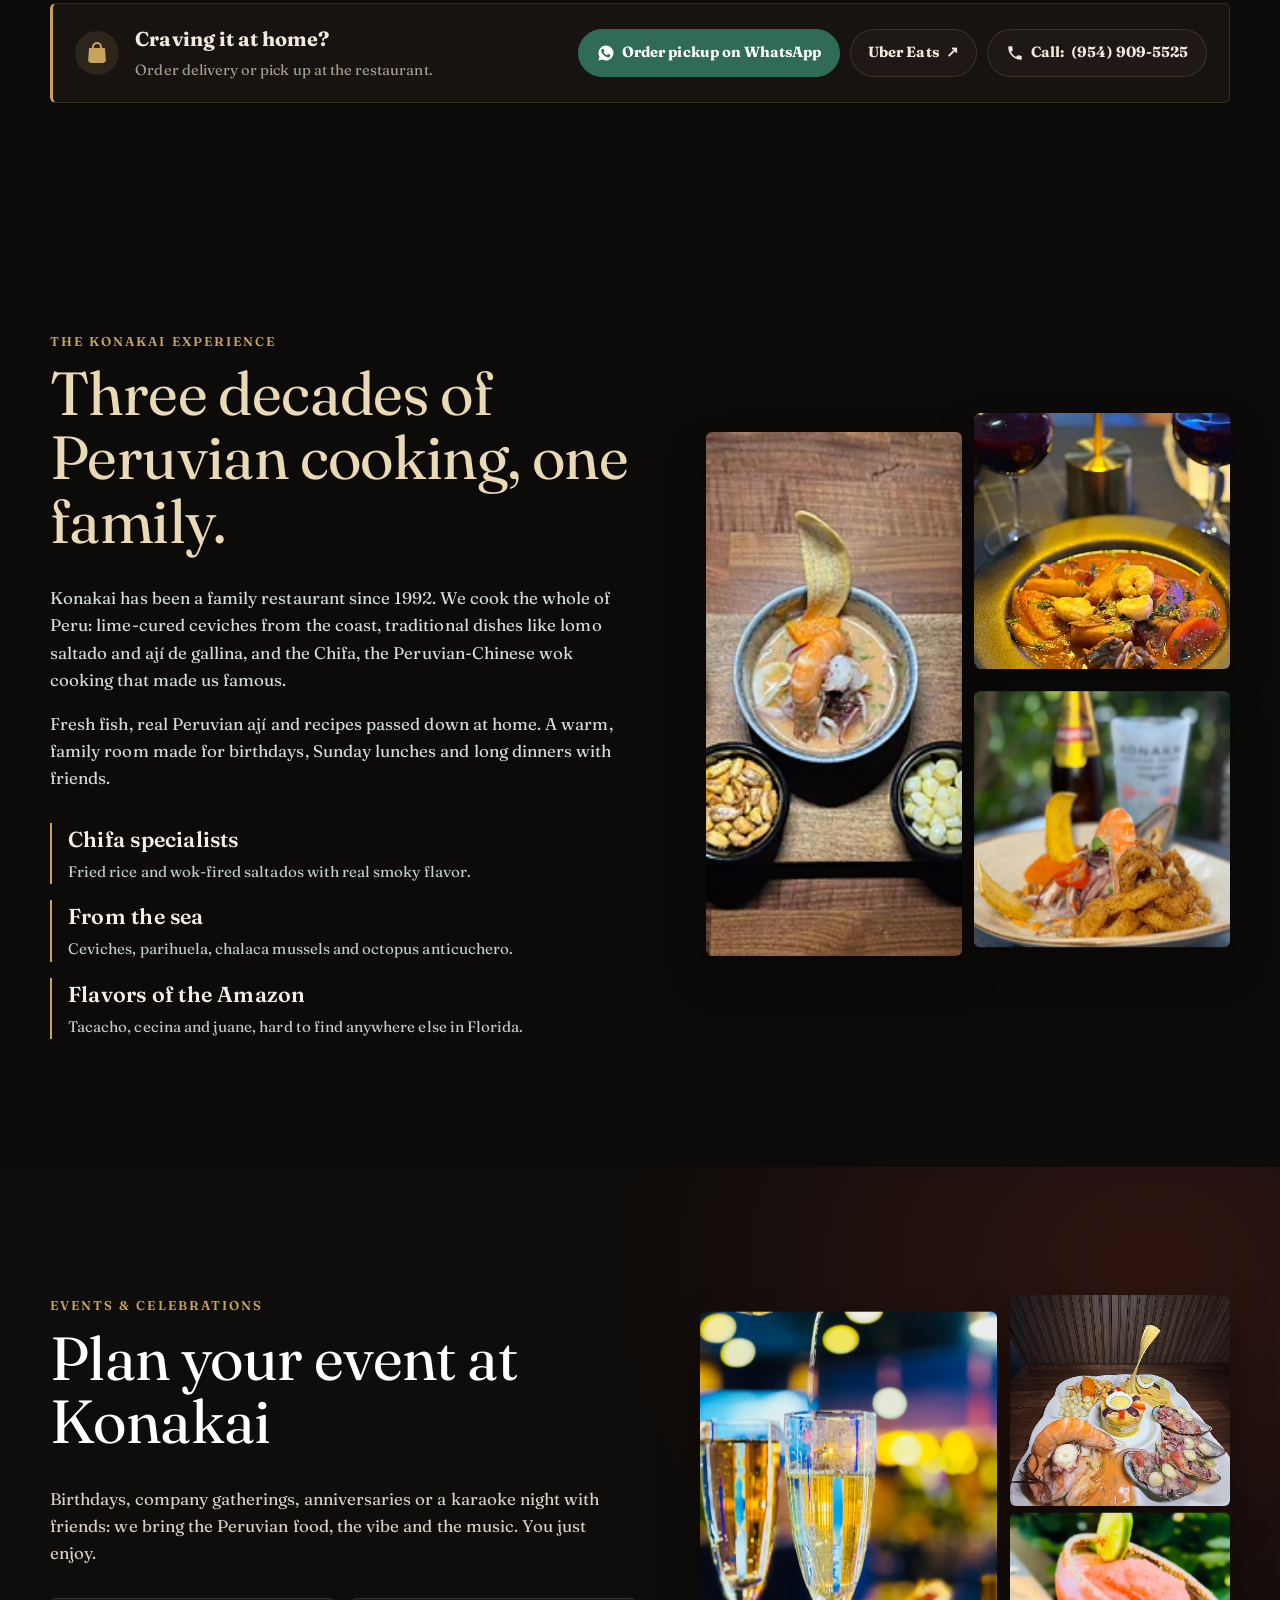
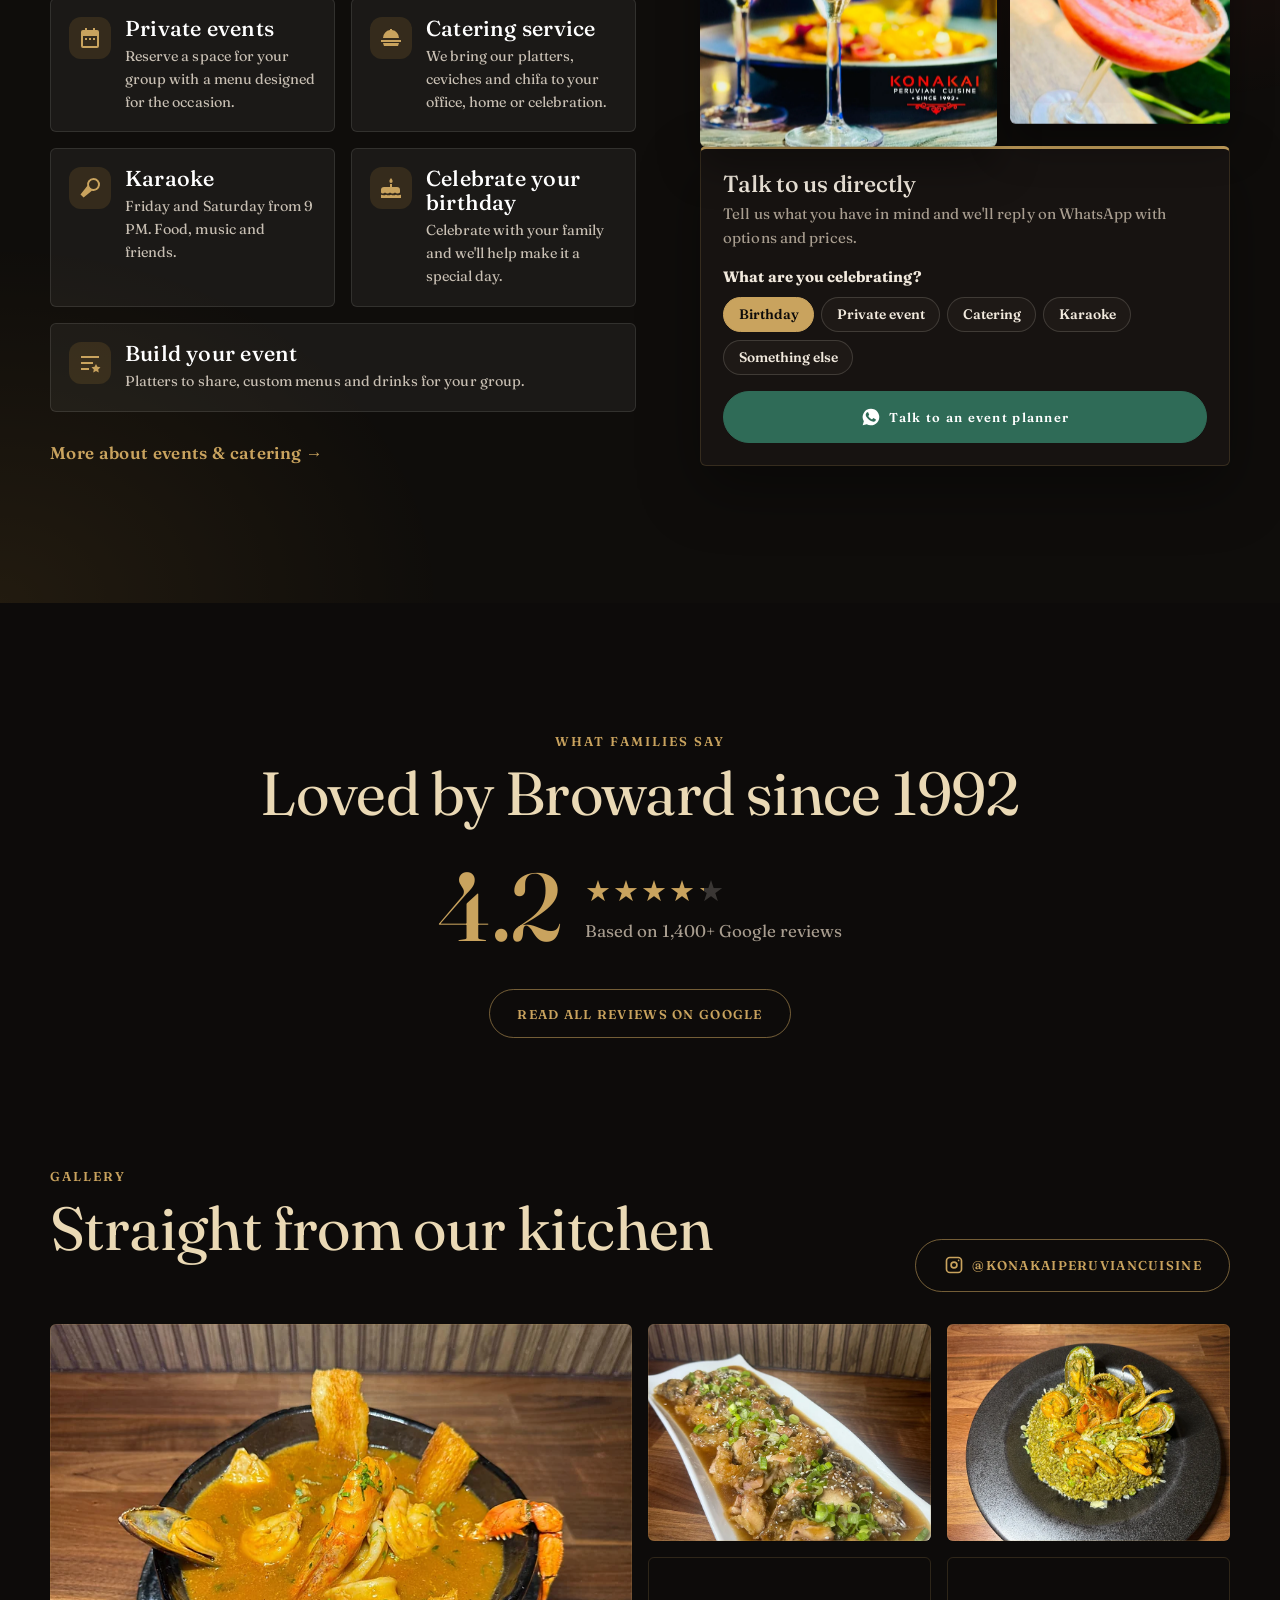
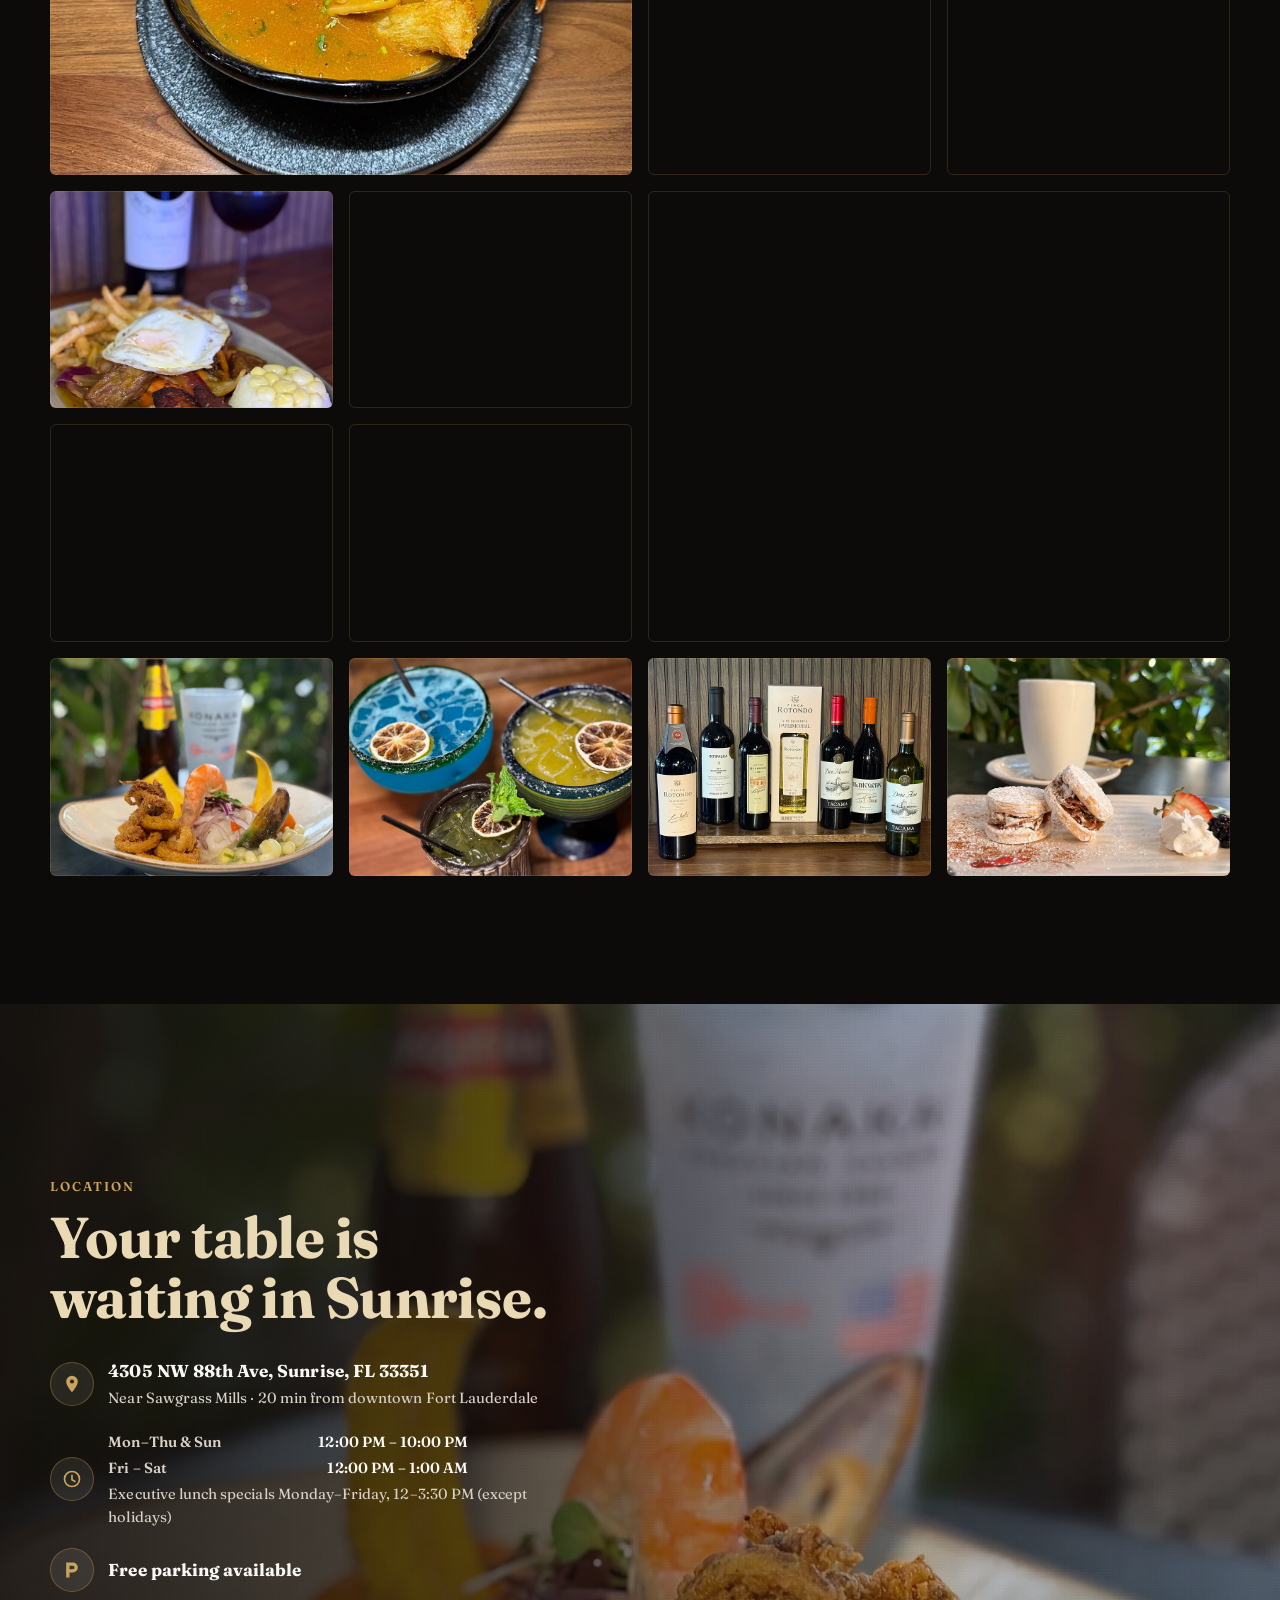
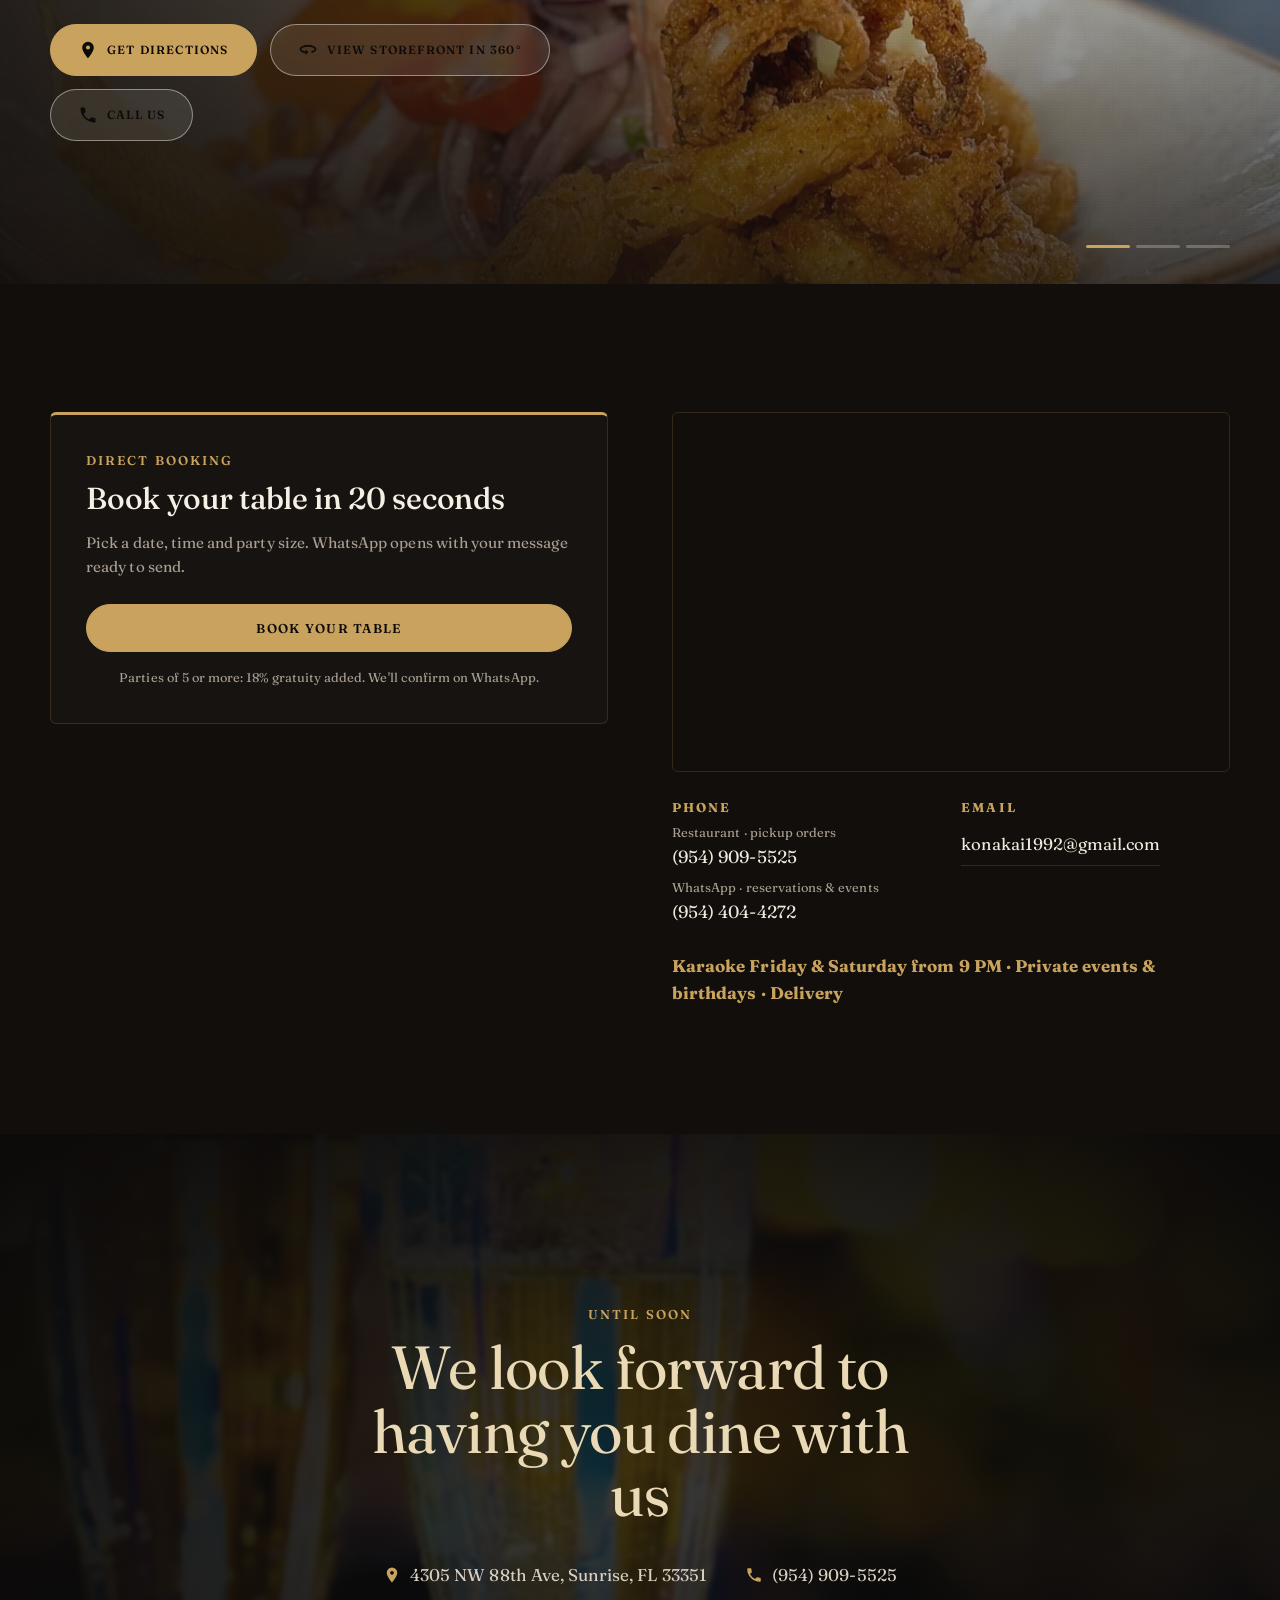
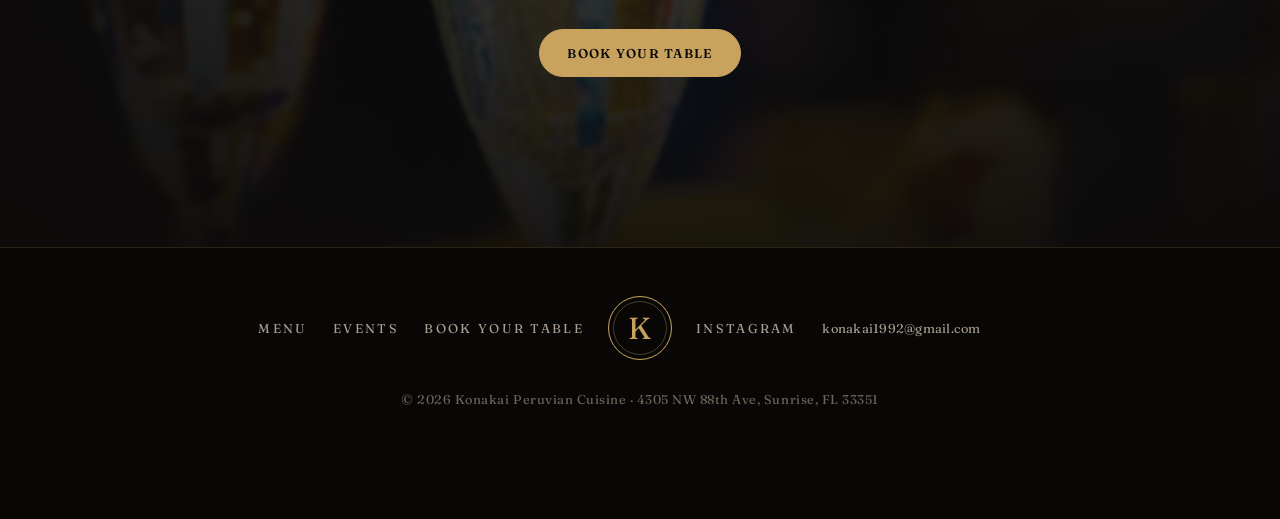
==== commit cd27773f: "Menu: reemplaza foto redonda de arroz con mariscos por piqueo frío Co-Authored-By: Claude Opus 5.5 <" ====
--- a/index.html
+++ b/index.html
@@ -139,7 +139,7 @@
         </div>
       </div>
       <figure class="menu-orb">
-        <picture><source type="image/webp" srcset="/img/arroz-con-mariscos-400.webp?v=5 400w, /img/arroz-con-mariscos-800.webp?v=5 800w, /img/arroz-con-mariscos-1400.webp?v=5 1400w, /img/arroz-con-mariscos-2400.webp?v=5 2400w" sizes="(max-width: 860px) 80vw, 420px"><img src="/img/arroz-con-mariscos.jpg?v=5" alt="Arroz con mariscos" loading="lazy"></picture>
+        <picture><source type="image/webp" srcset="/img/piqueo-frio-orb-400.webp?v=5 400w, /img/piqueo-frio-orb-800.webp?v=5 800w, /img/piqueo-frio-orb-1400.webp?v=5 1400w, /img/piqueo-frio-orb-2400.webp?v=5 2400w" sizes="(max-width: 860px) 80vw, 420px"><img src="/img/piqueo-frio-orb.jpg?v=5" alt="Cold seafood platter (piqueo frío)" loading="lazy"></picture>
       </figure>
     </div>
     <h3 class="fav-title" data-i18n="menu.favs">House favorites</h3>
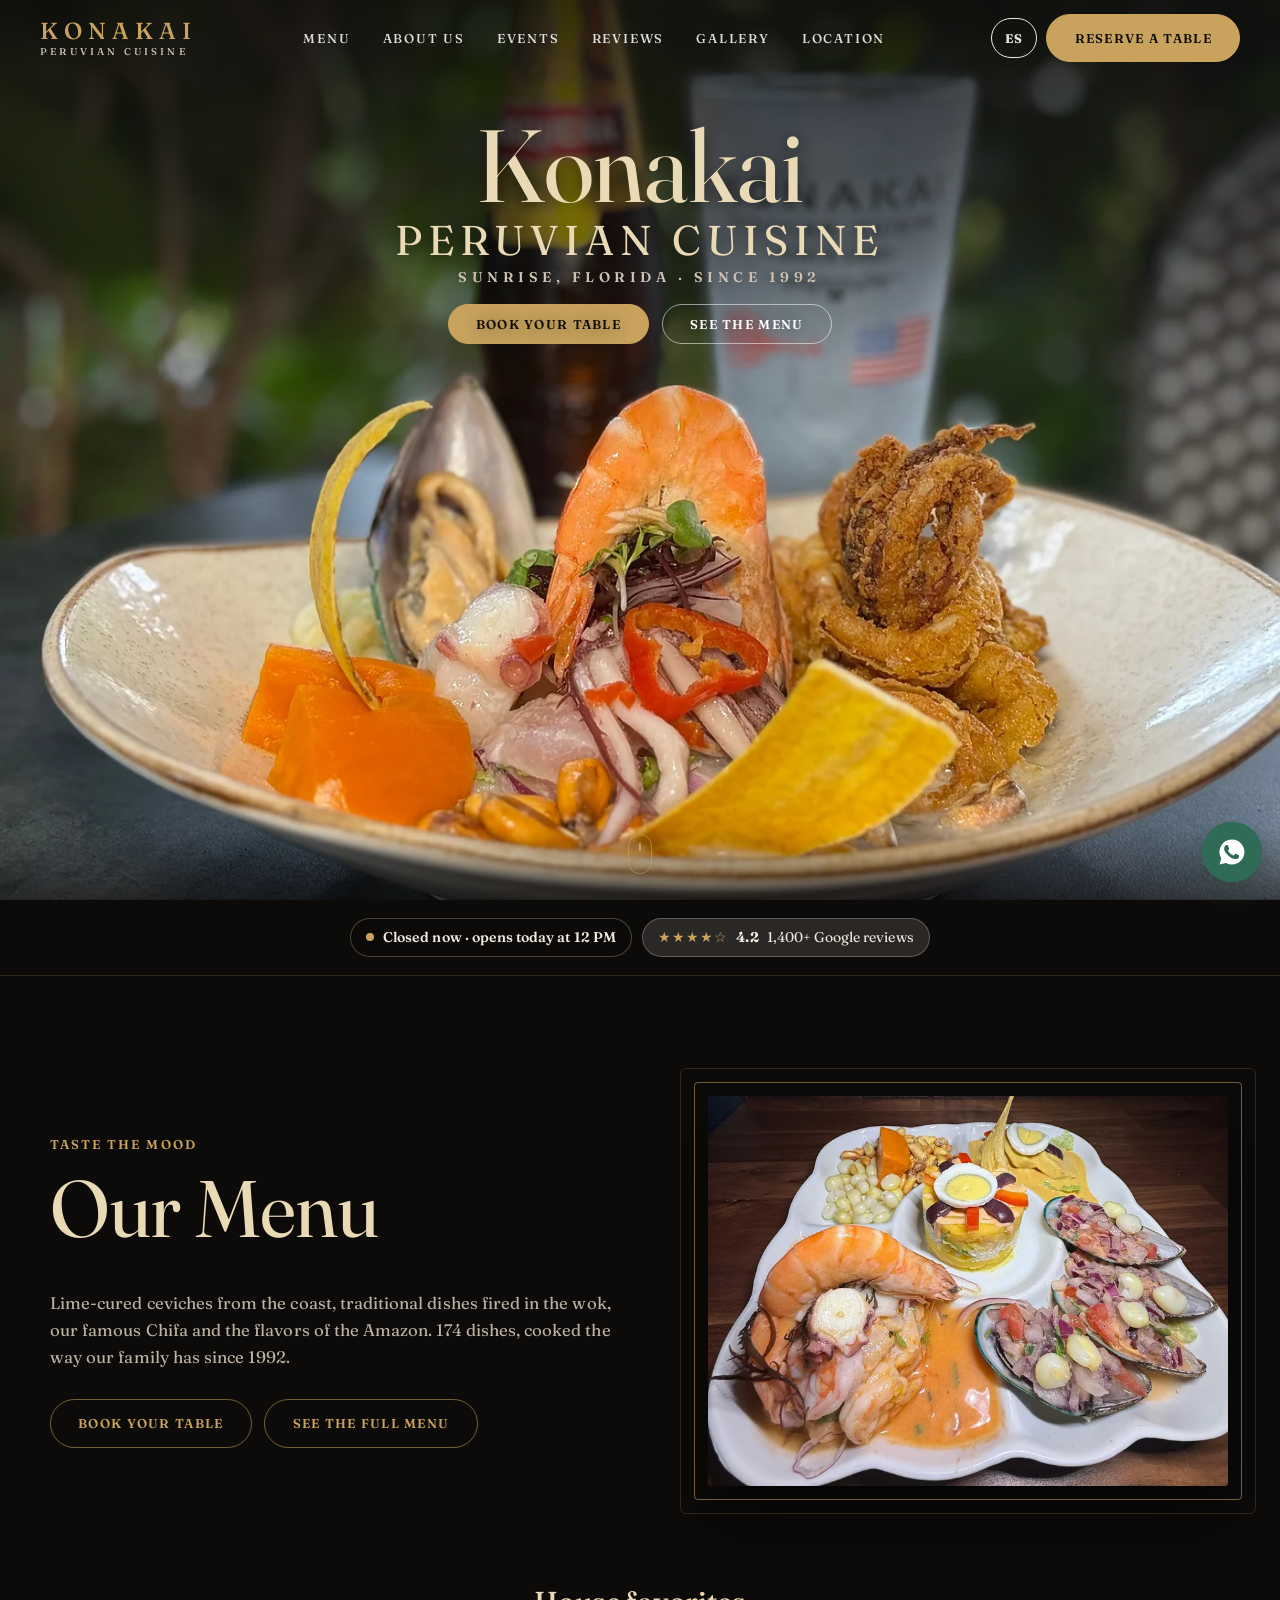
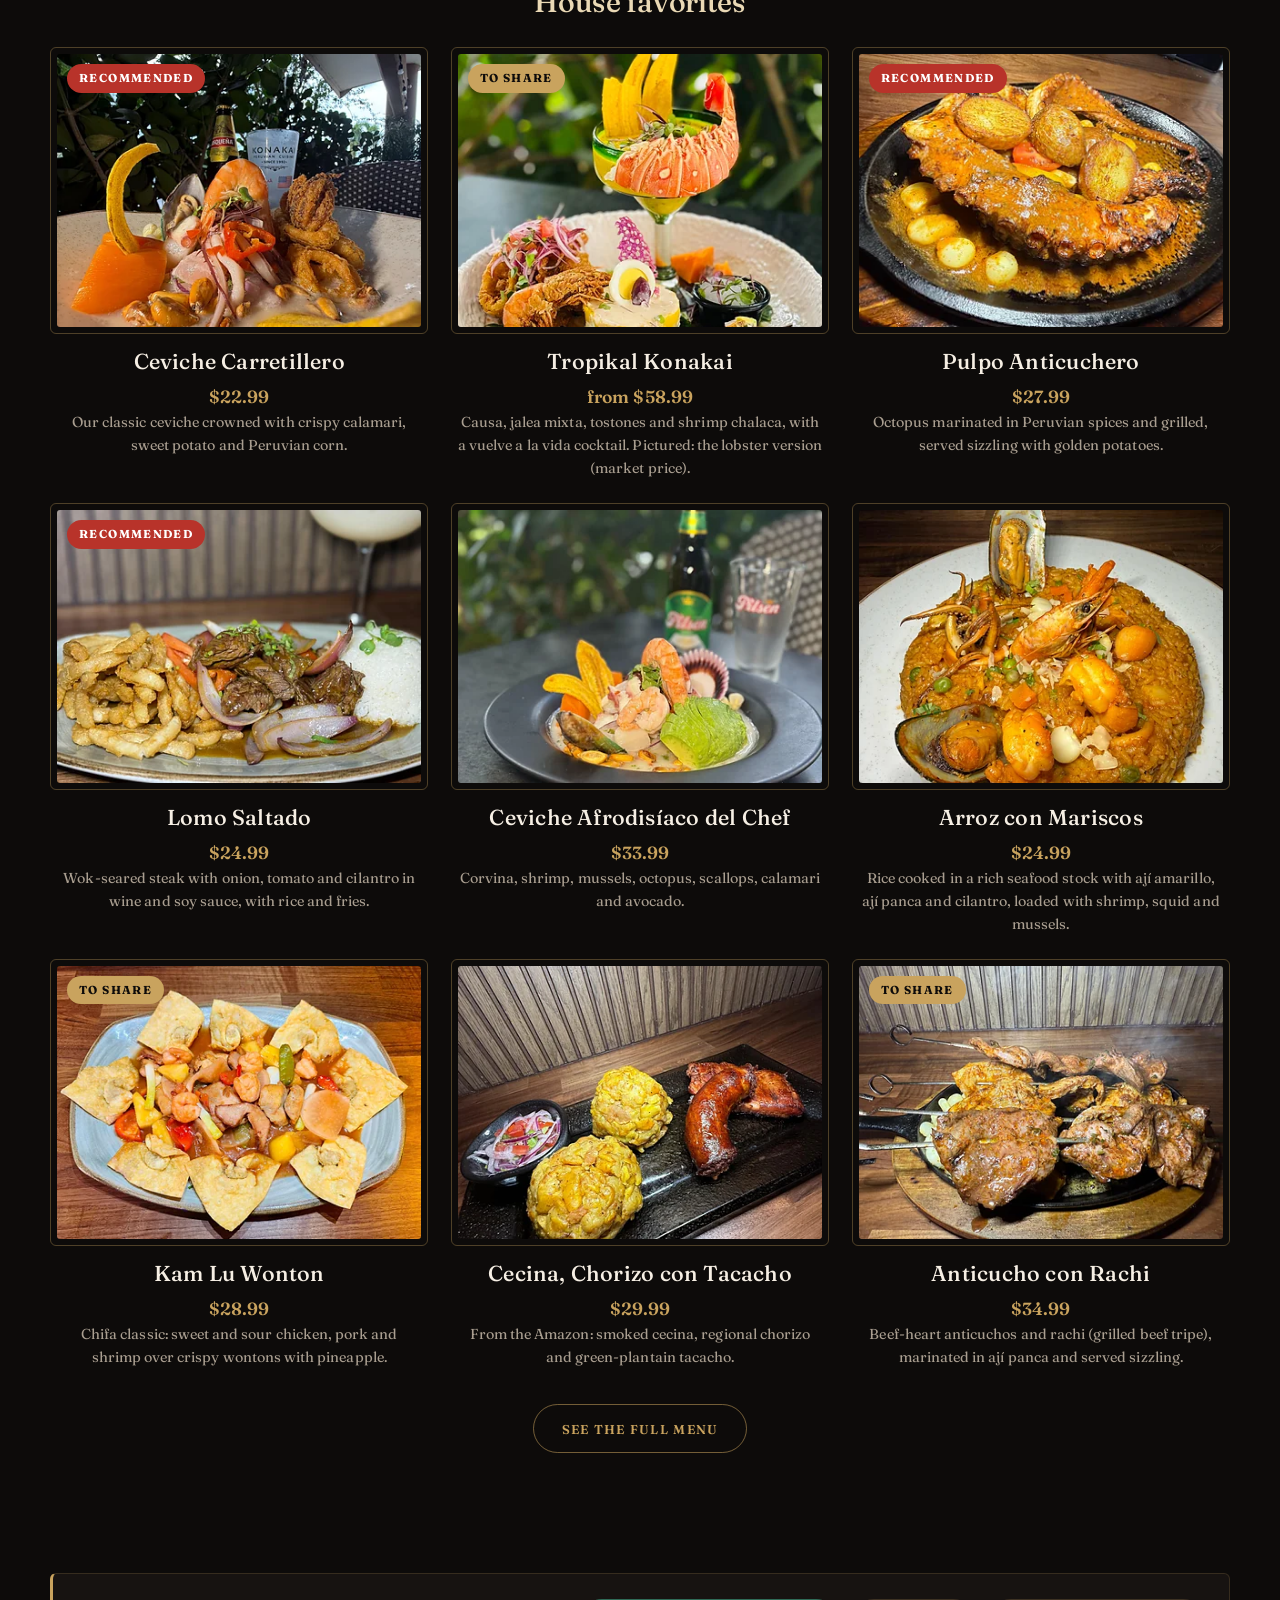
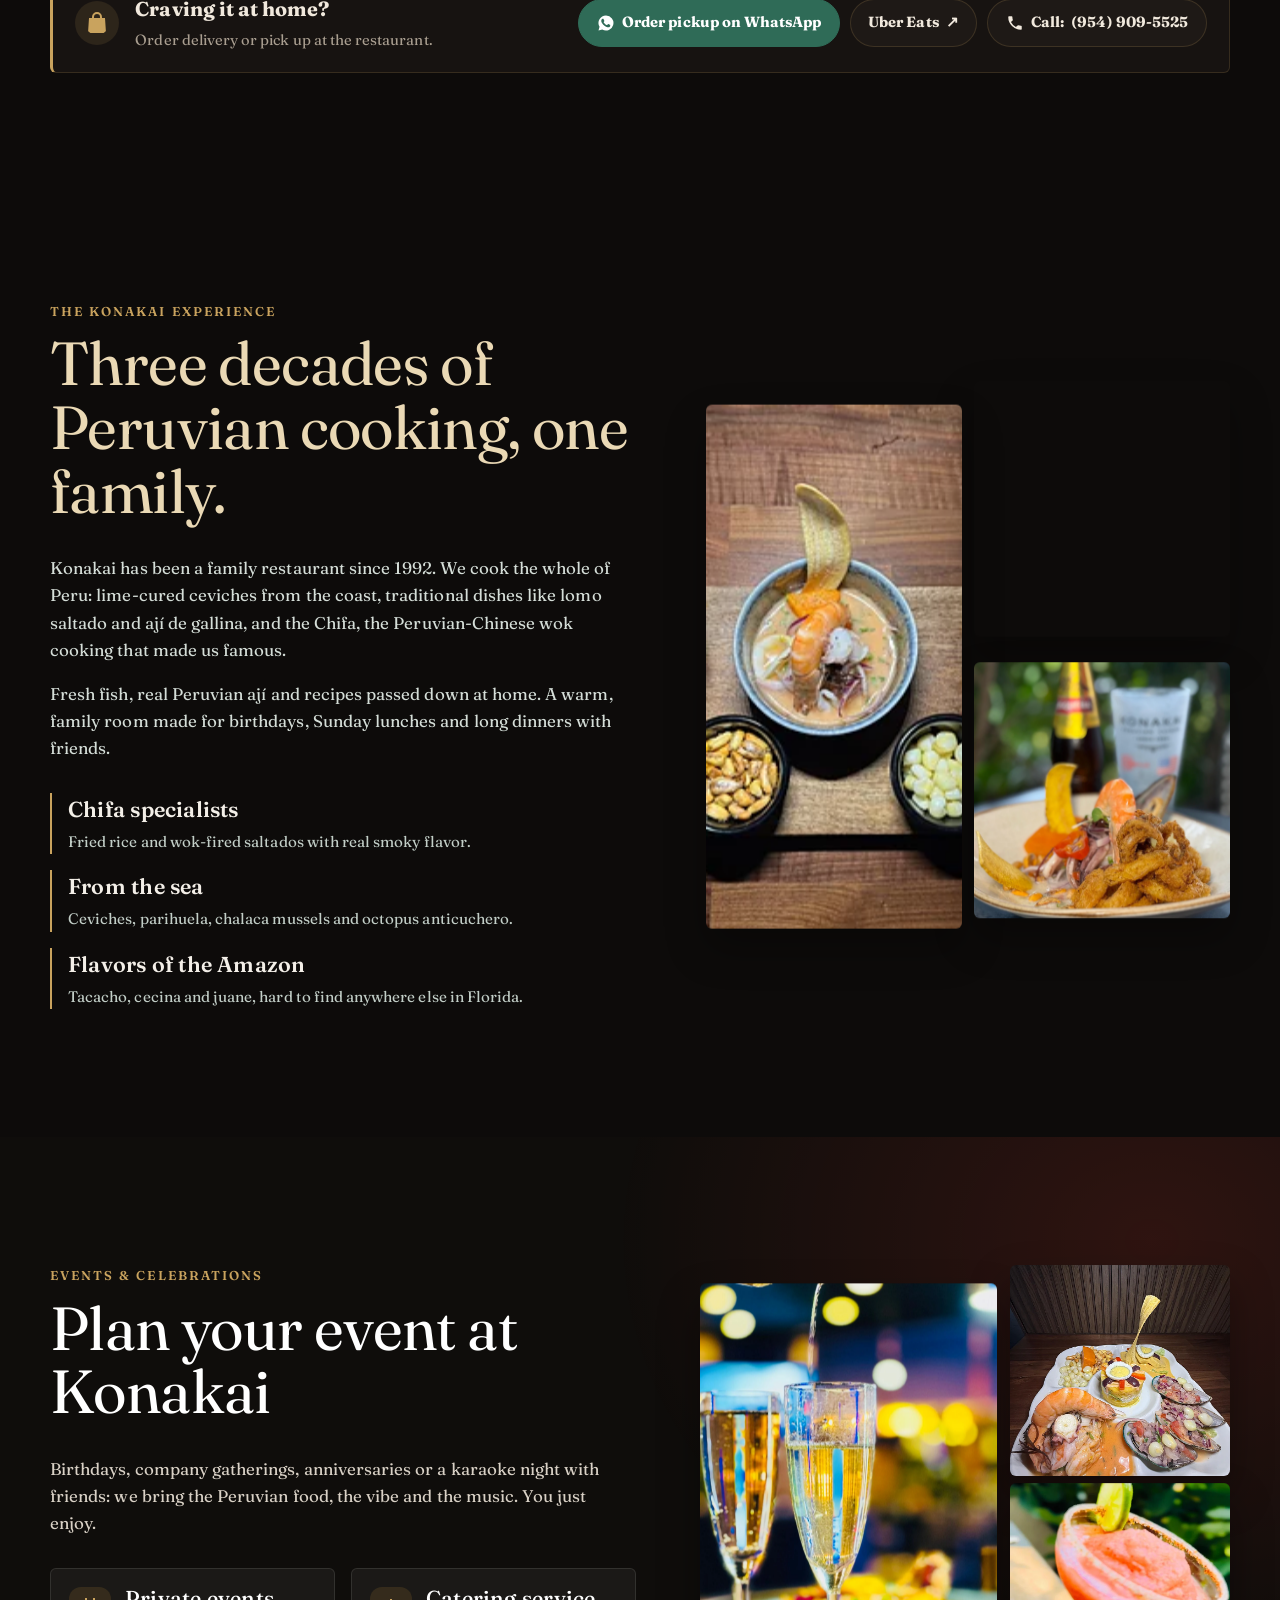
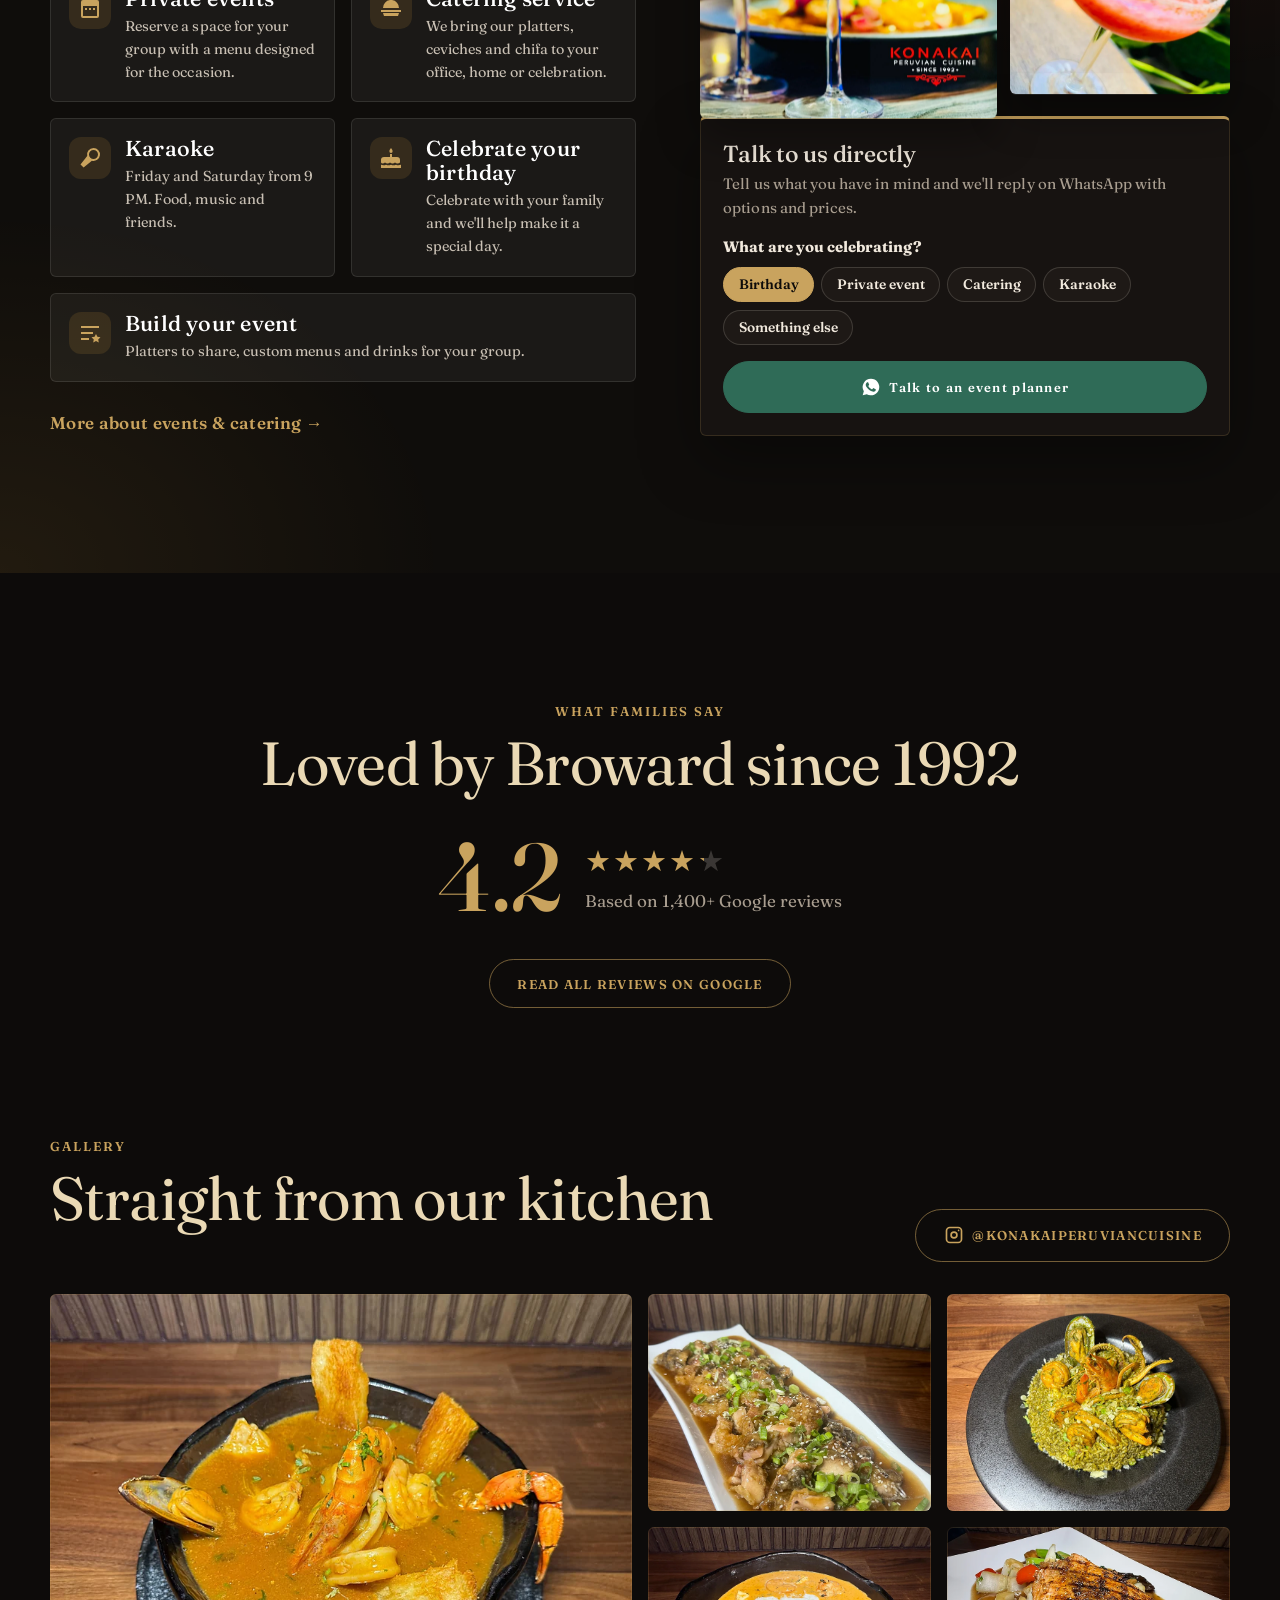
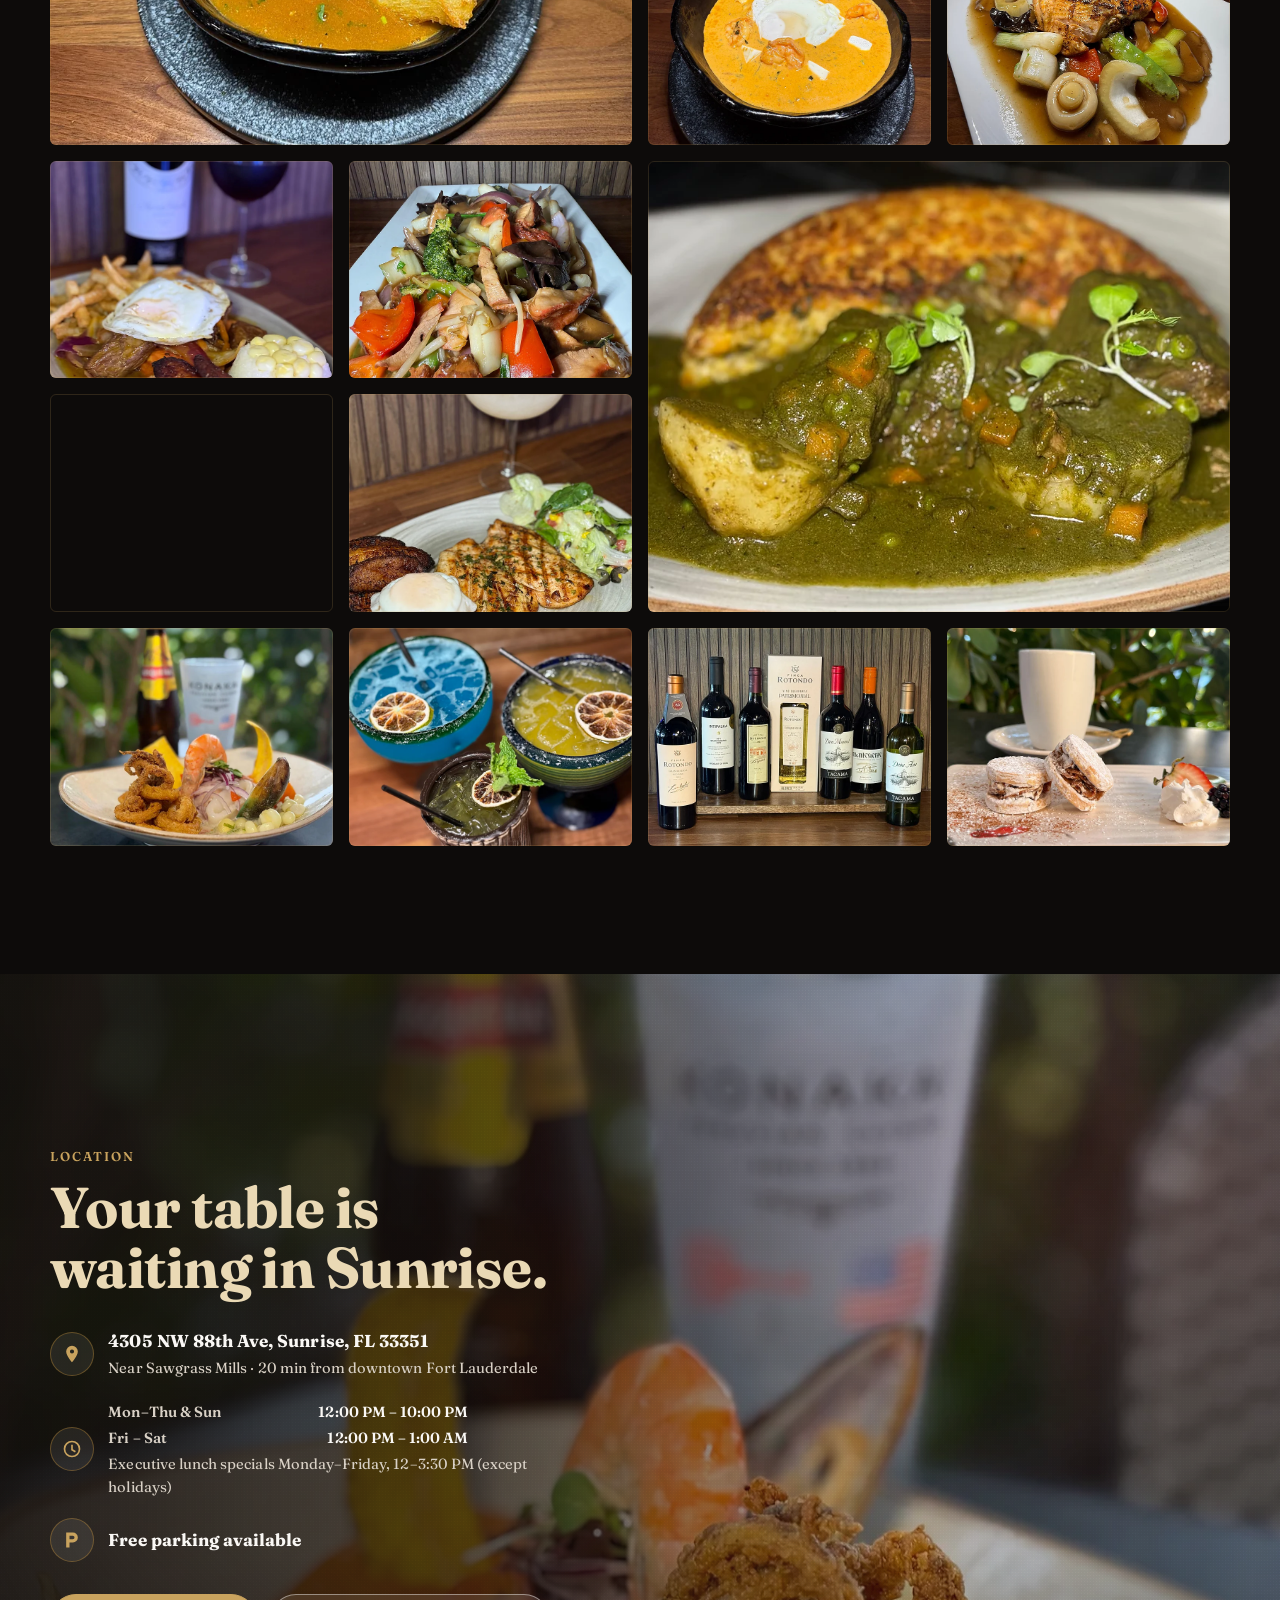
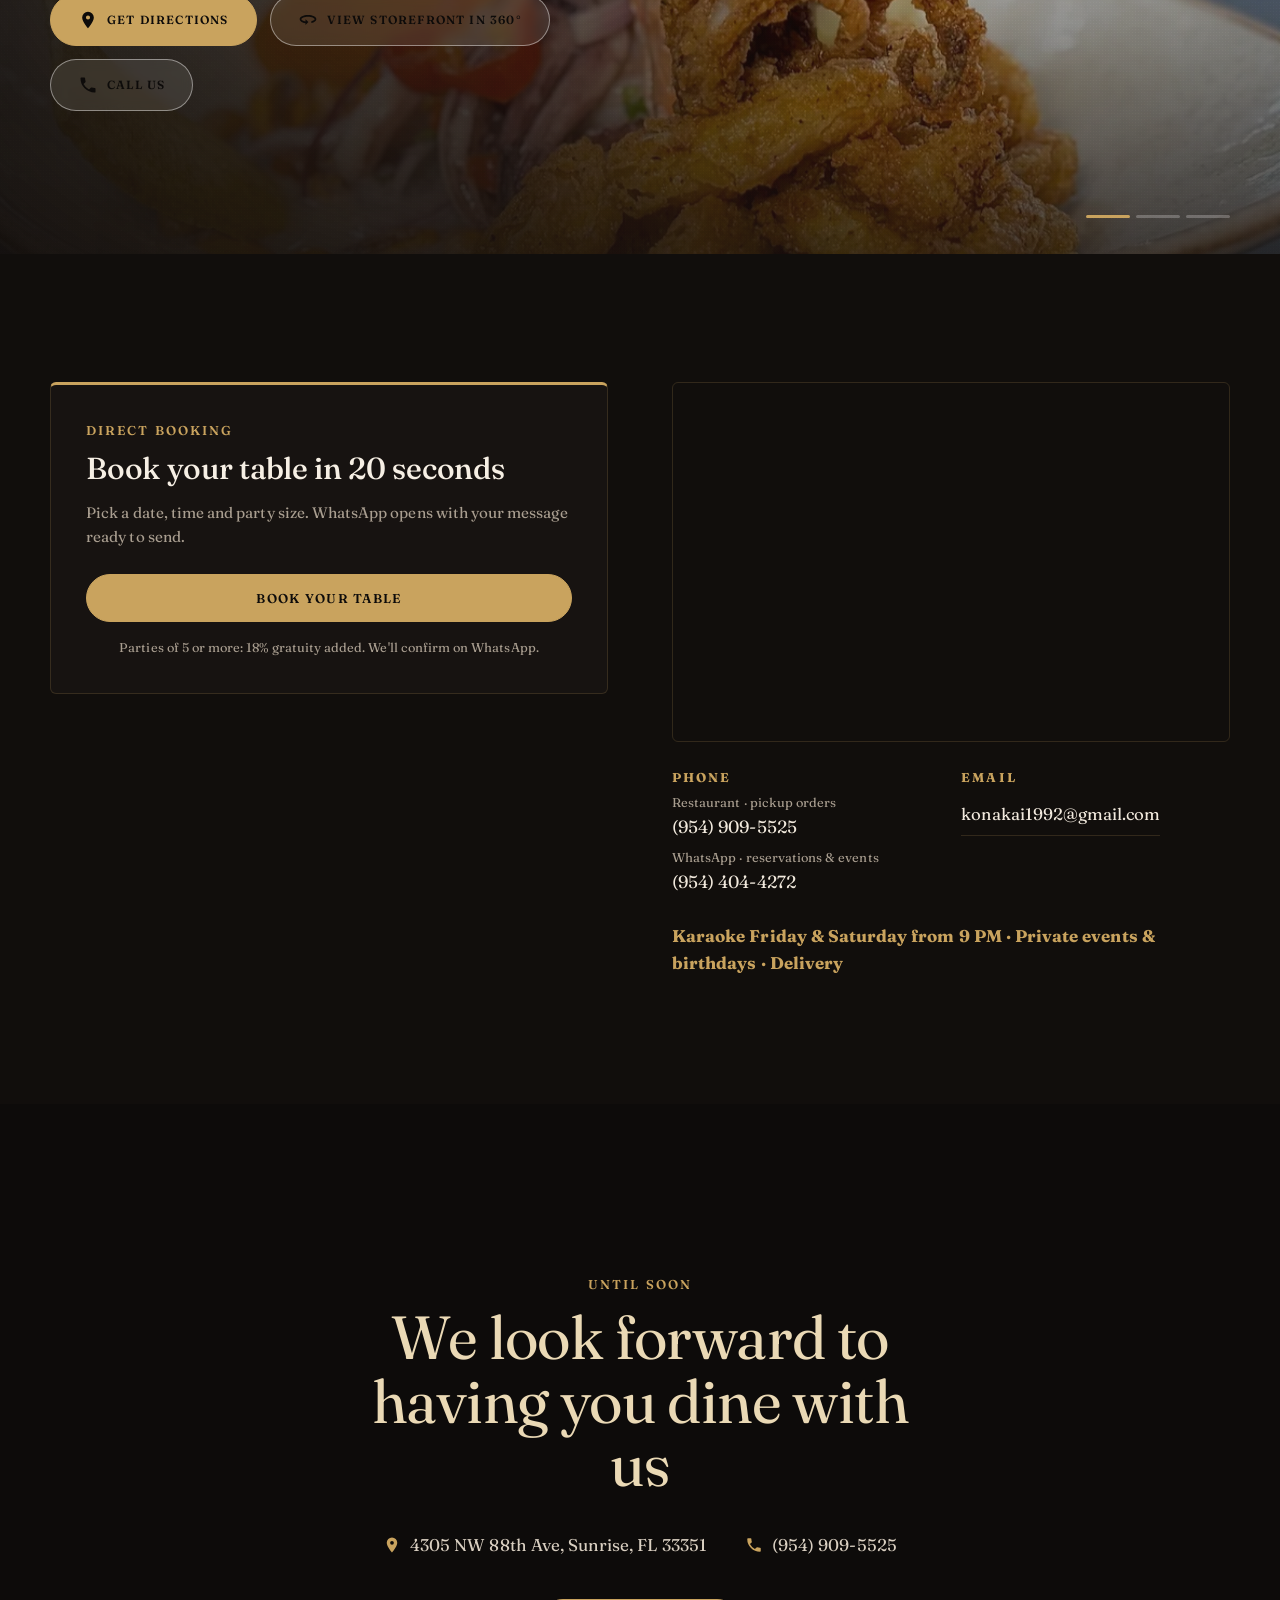
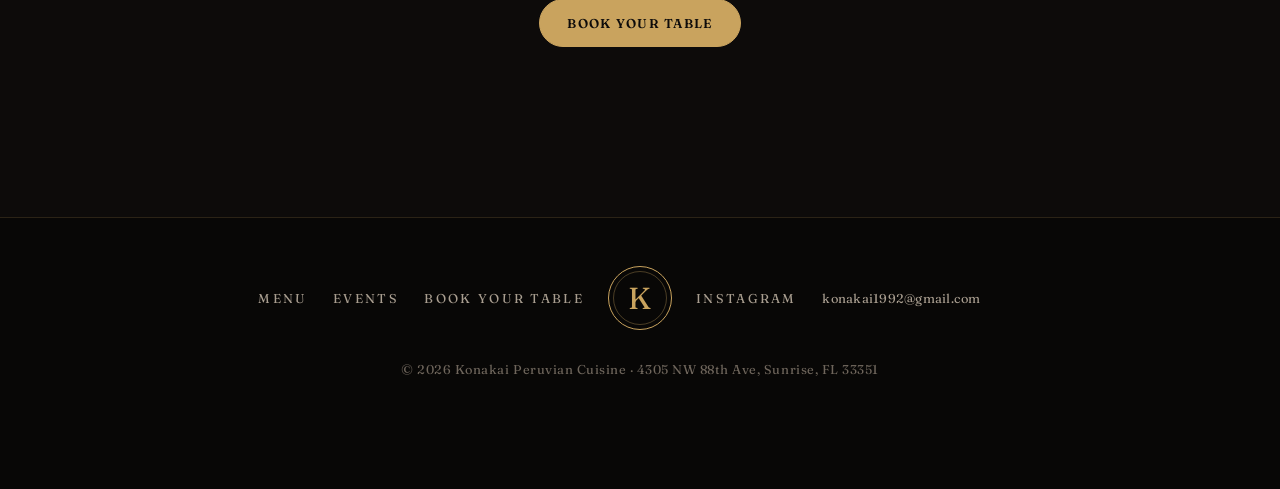
==== commit 8e2e4b32: "Menu: foto del piqueo frío en formato rectangular 4:3 con marco dorado Co-Authored-By: Claude Opus 5" ====
--- a/index.html
+++ b/index.html
@@ -139,7 +139,7 @@
         </div>
       </div>
       <figure class="menu-orb">
-        <picture><source type="image/webp" srcset="/img/piqueo-frio-orb-400.webp?v=5 400w, /img/piqueo-frio-orb-800.webp?v=5 800w, /img/piqueo-frio-orb-1400.webp?v=5 1400w, /img/piqueo-frio-orb-2400.webp?v=5 2400w" sizes="(max-width: 860px) 80vw, 420px"><img src="/img/piqueo-frio-orb.jpg?v=5" alt="Cold seafood platter (piqueo frío)" loading="lazy"></picture>
+        <picture><source type="image/webp" srcset="/img/piqueo-frio-orb-400.webp?v=6 400w, /img/piqueo-frio-orb-800.webp?v=6 800w, /img/piqueo-frio-orb-1400.webp?v=6 1400w, /img/piqueo-frio-orb-2400.webp?v=6 2400w" sizes="(max-width: 860px) 80vw, 420px"><img src="/img/piqueo-frio-orb.jpg?v=6" alt="Cold seafood platter (piqueo frío)" loading="lazy"></picture>
       </figure>
     </div>
     <h3 class="fav-title" data-i18n="menu.favs">House favorites</h3>
--- a/styles.css
+++ b/styles.css
@@ -593,10 +593,10 @@
 .menu-intro { display: grid; grid-template-columns: 1.05fr .95fr; gap: clamp(2rem, 6vw, 5rem); align-items: center; margin-bottom: clamp(64px, 8vw, 100px); }
 .menu-intro-copy p:not(.eyebrow) { color: #BDB2A3; font-size: 1.05rem; max-width: 34em; }
 .menu-intro-copy h2 { font-size: clamp(3rem, 6.5vw, 5rem); }
-.menu-orb { position: relative; margin: 0 auto; width: min(420px, 80vw); aspect-ratio: 1; }
-.menu-orb::before { content: ""; position: absolute; inset: -18px; border-radius: 50%; border: 1px solid rgba(201,163,94,.55); }
-.menu-orb::after { content: ""; position: absolute; inset: -34px; border-radius: 50%; border: 1px solid rgba(201,163,94,.18); }
-.menu-orb picture, .menu-orb img { width: 100%; height: 100%; border-radius: 50%; object-fit: cover; }
+.menu-orb { position: relative; margin: 0 auto; width: min(520px, 88vw); aspect-ratio: 4 / 3; }
+.menu-orb::before { content: ""; position: absolute; inset: -14px; border-radius: 4px; border: 1px solid rgba(201,163,94,.55); pointer-events: none; }
+.menu-orb::after { content: ""; position: absolute; inset: -28px; border-radius: 6px; border: 1px solid rgba(201,163,94,.18); pointer-events: none; }
+.menu-orb picture, .menu-orb img { display: block; width: 100%; height: 100%; border-radius: 3px; object-fit: cover; }
 .menu-orb img { box-shadow: 0 30px 70px rgba(0,0,0,.6); }
 .fav-title { font-family: var(--script); font-style: italic; font-weight: 500; color: var(--gold); text-align: center; font-size: clamp(1.6rem, 3vw, 2.2rem); margin: 0 0 1.8rem; }
 .fav-title::before, .fav-title::after { content: ""; display: inline-block; vertical-align: middle; width: 60px; height: 1px; margin: 0 1rem; background: rgba(201,163,94,.5); }
@@ -660,7 +660,7 @@
   .monogram { margin: 0 auto; grid-row: 1; }
   .hero .hero-ctas .btn { flex: 1 1 auto; }
 }
-@media (max-width: 860px) { .menu-orb { width: min(320px, 68vw); margin-top: 1rem; } .footer-copy { padding: 0 16px; } }
+@media (max-width: 860px) { .menu-orb { width: min(420px, 80vw); margin-top: 1.5rem; } .footer-copy { padding: 0 16px; } }
 
 
 /* =========================================================
